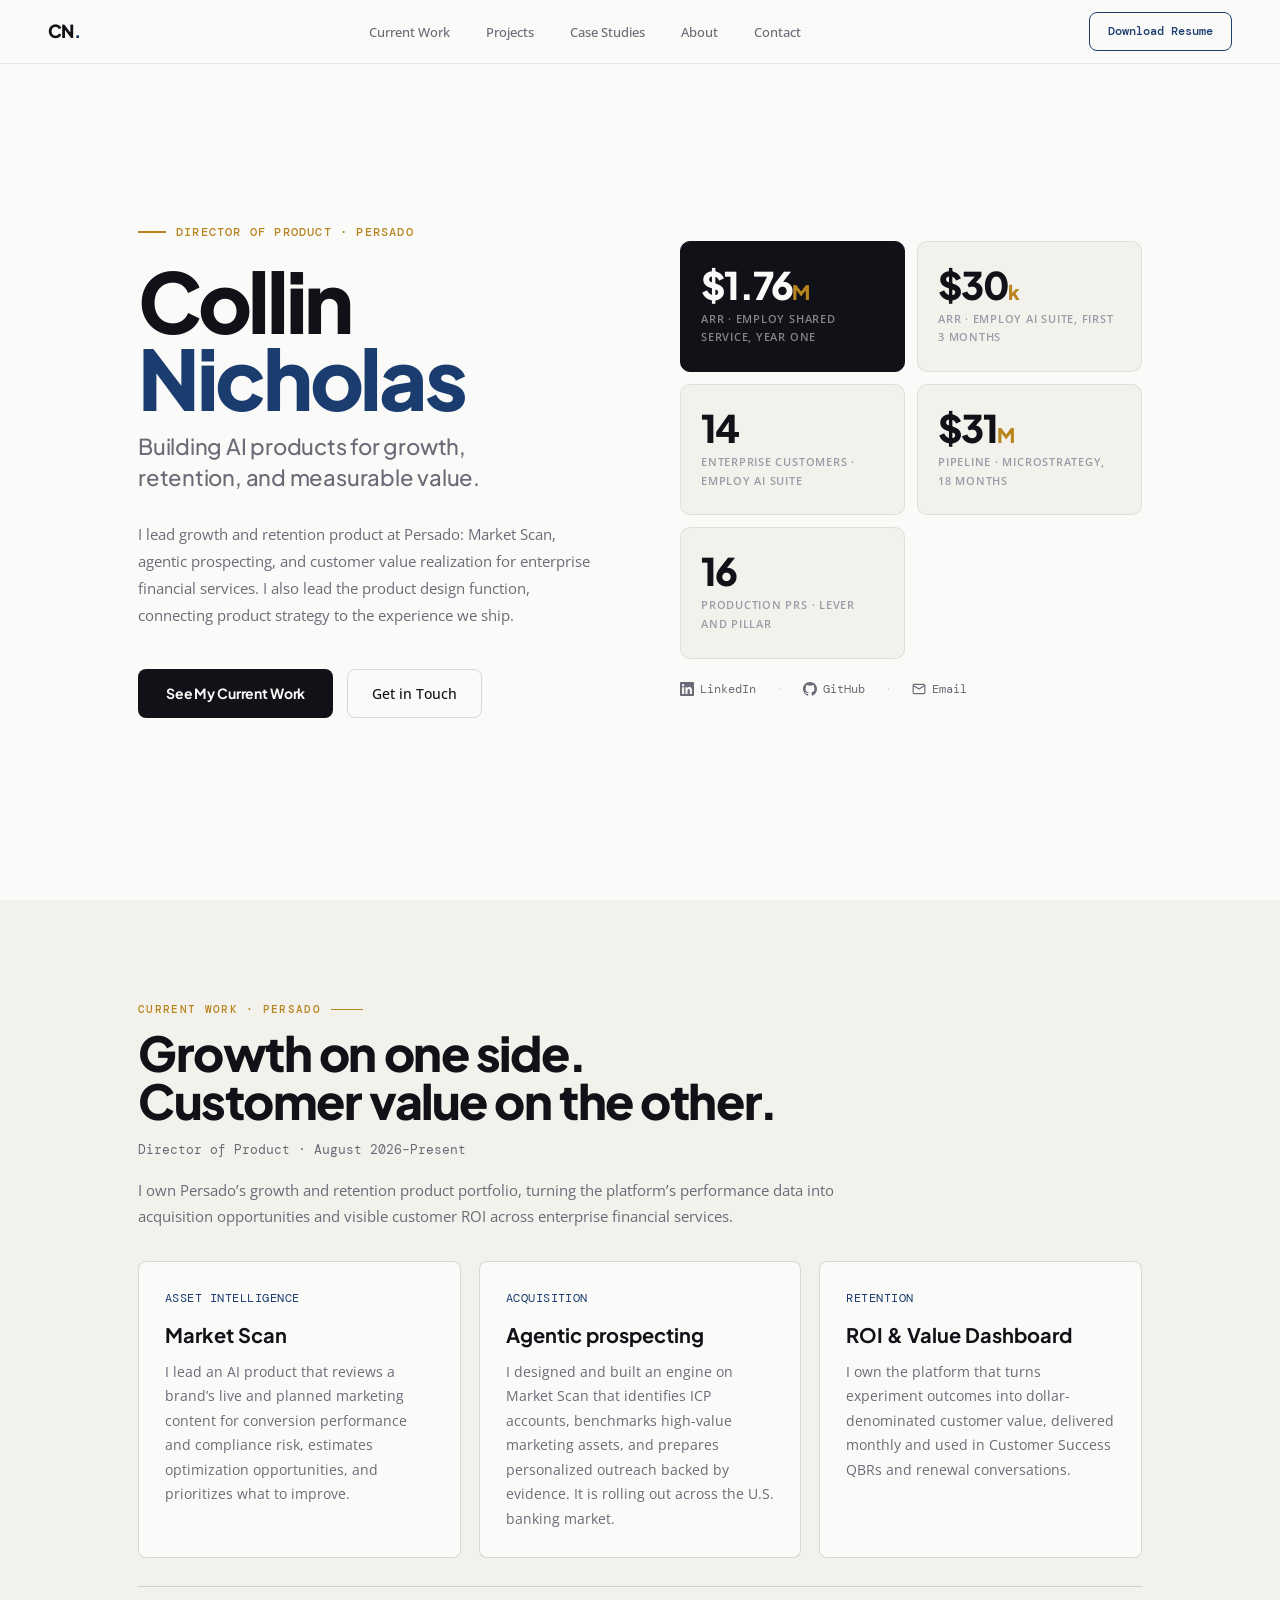
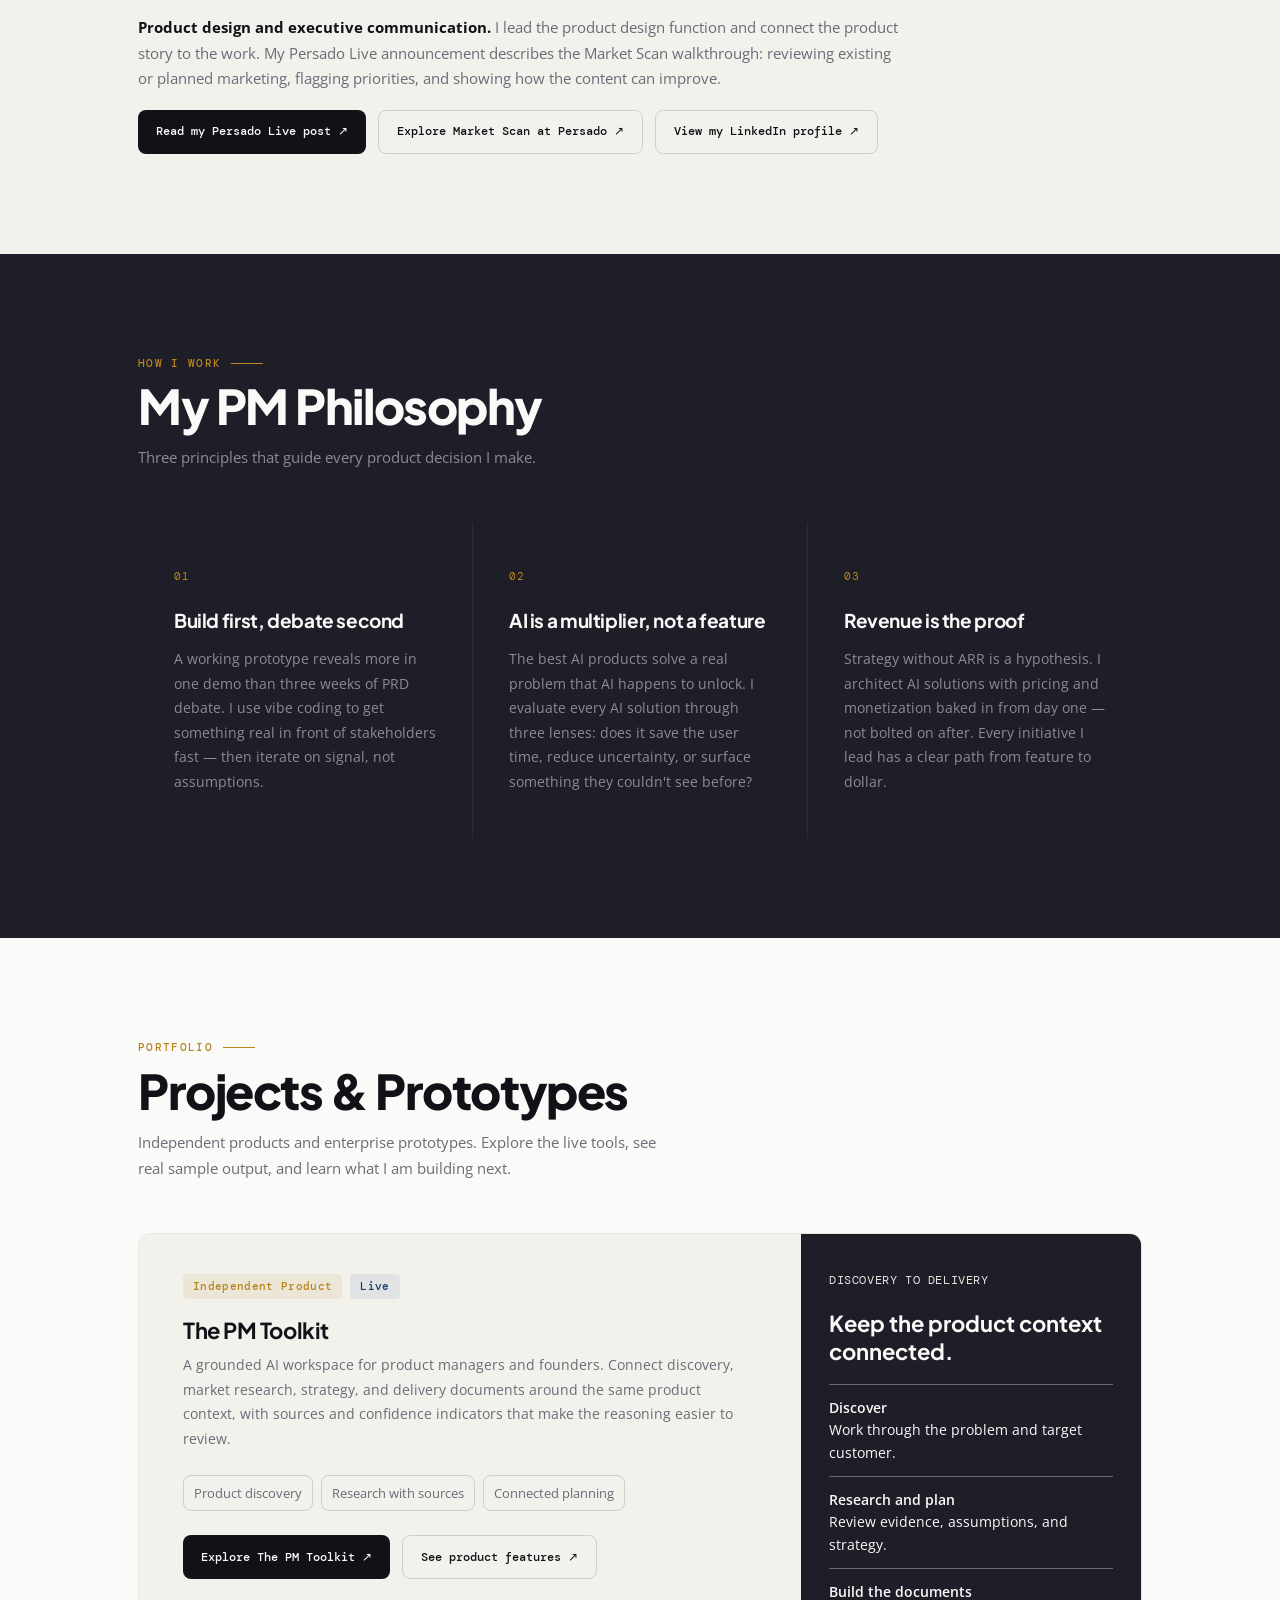
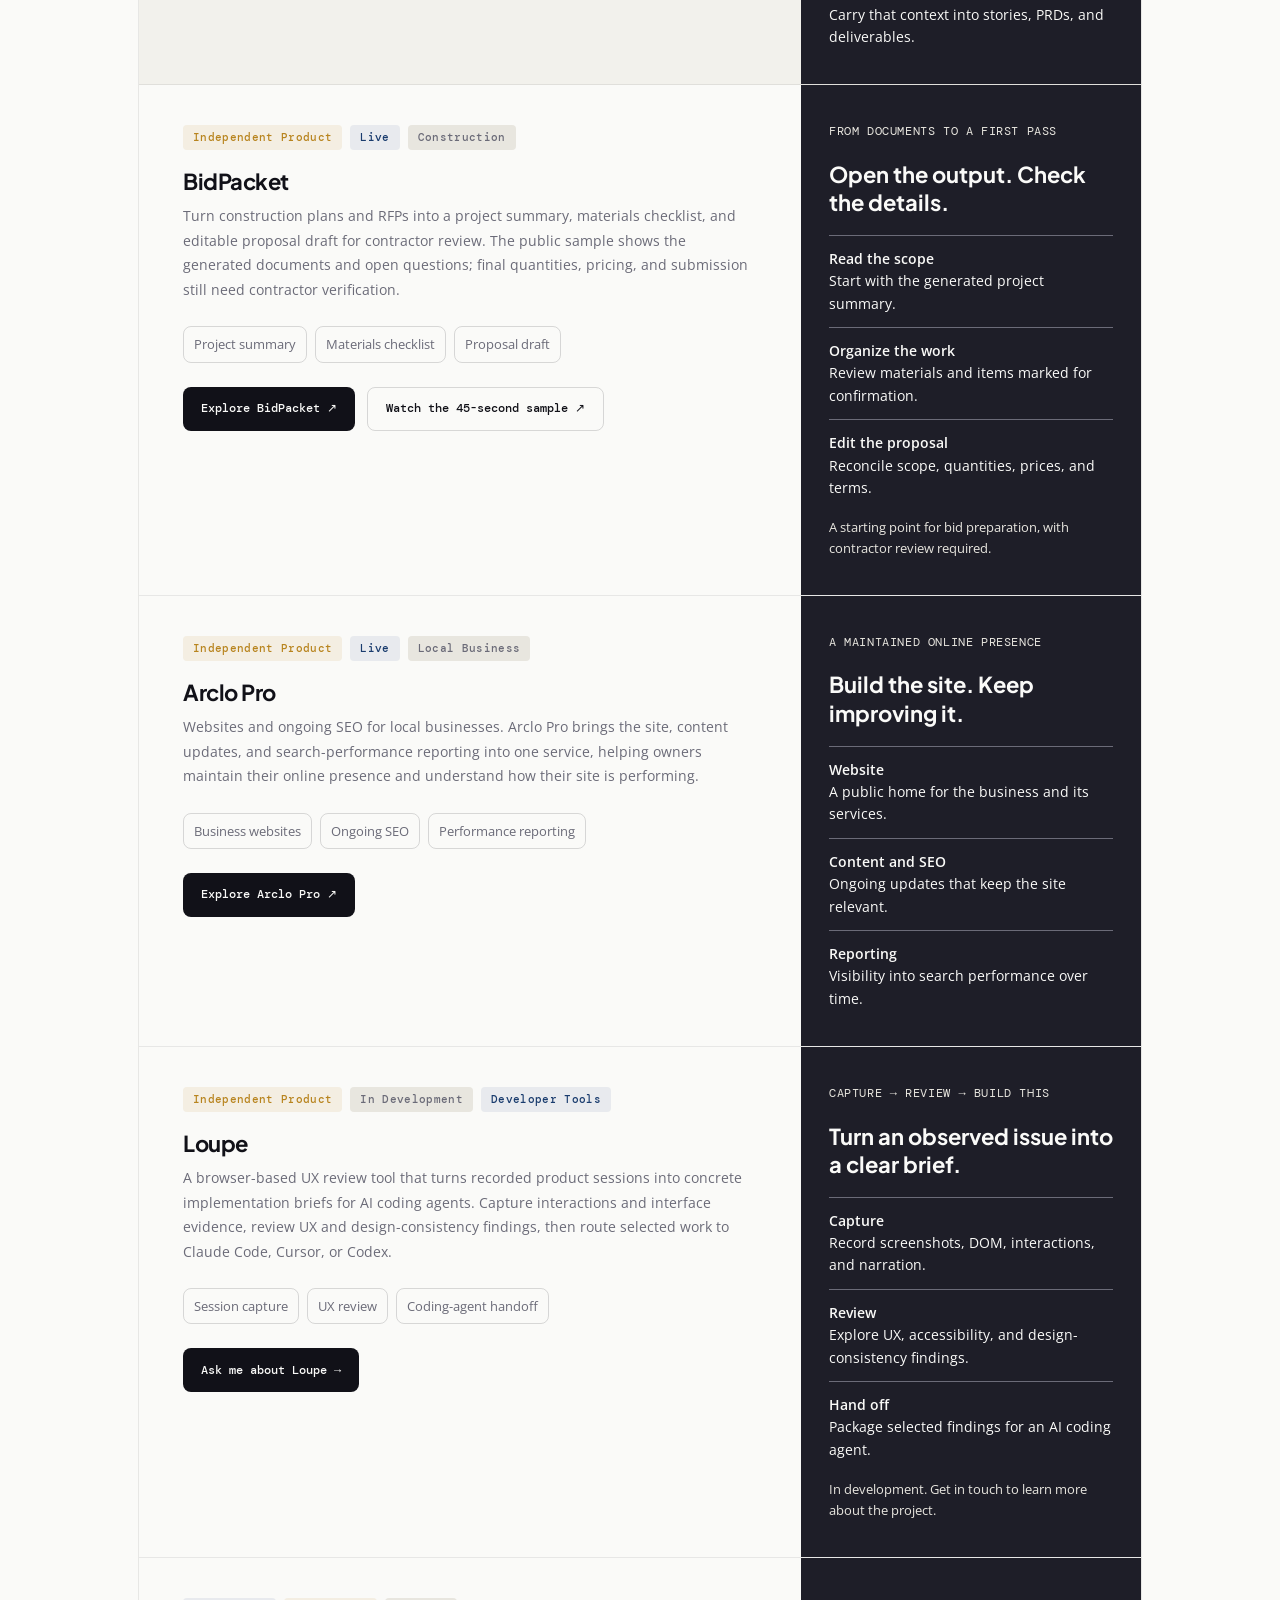
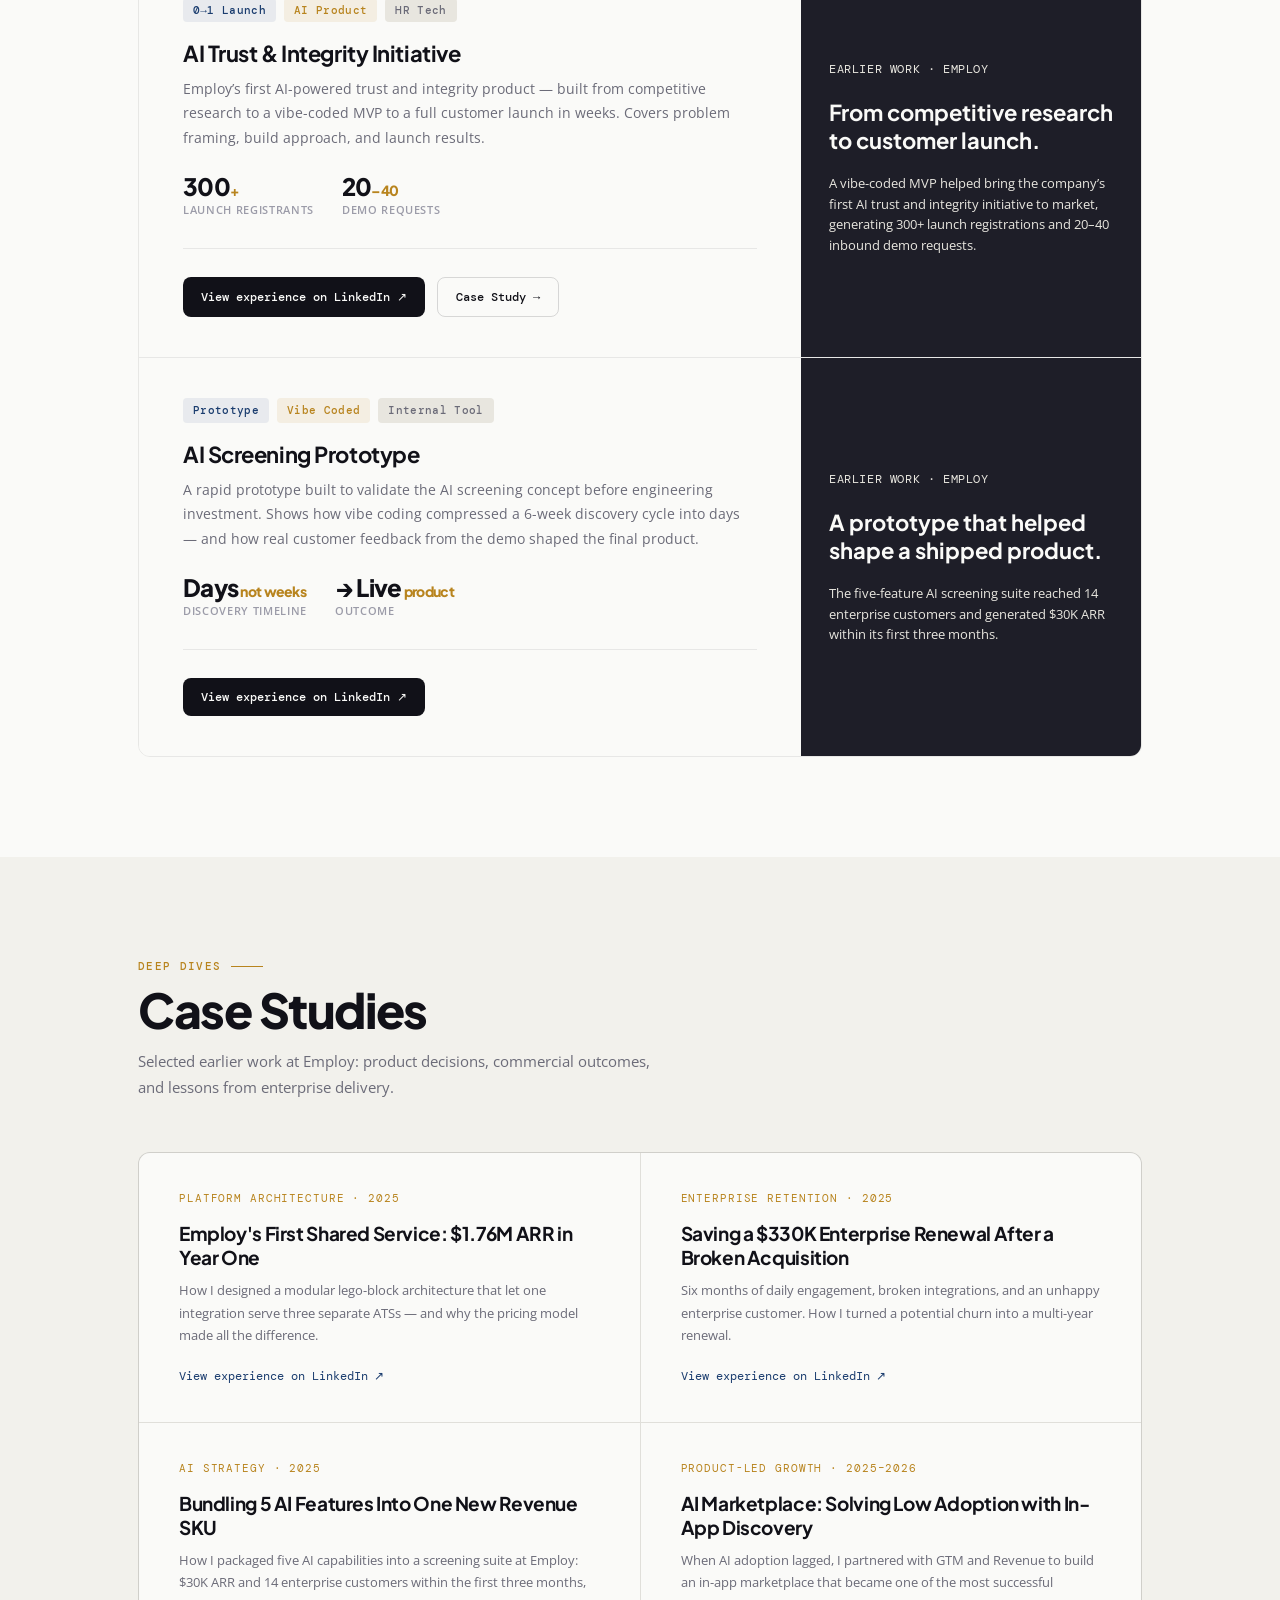
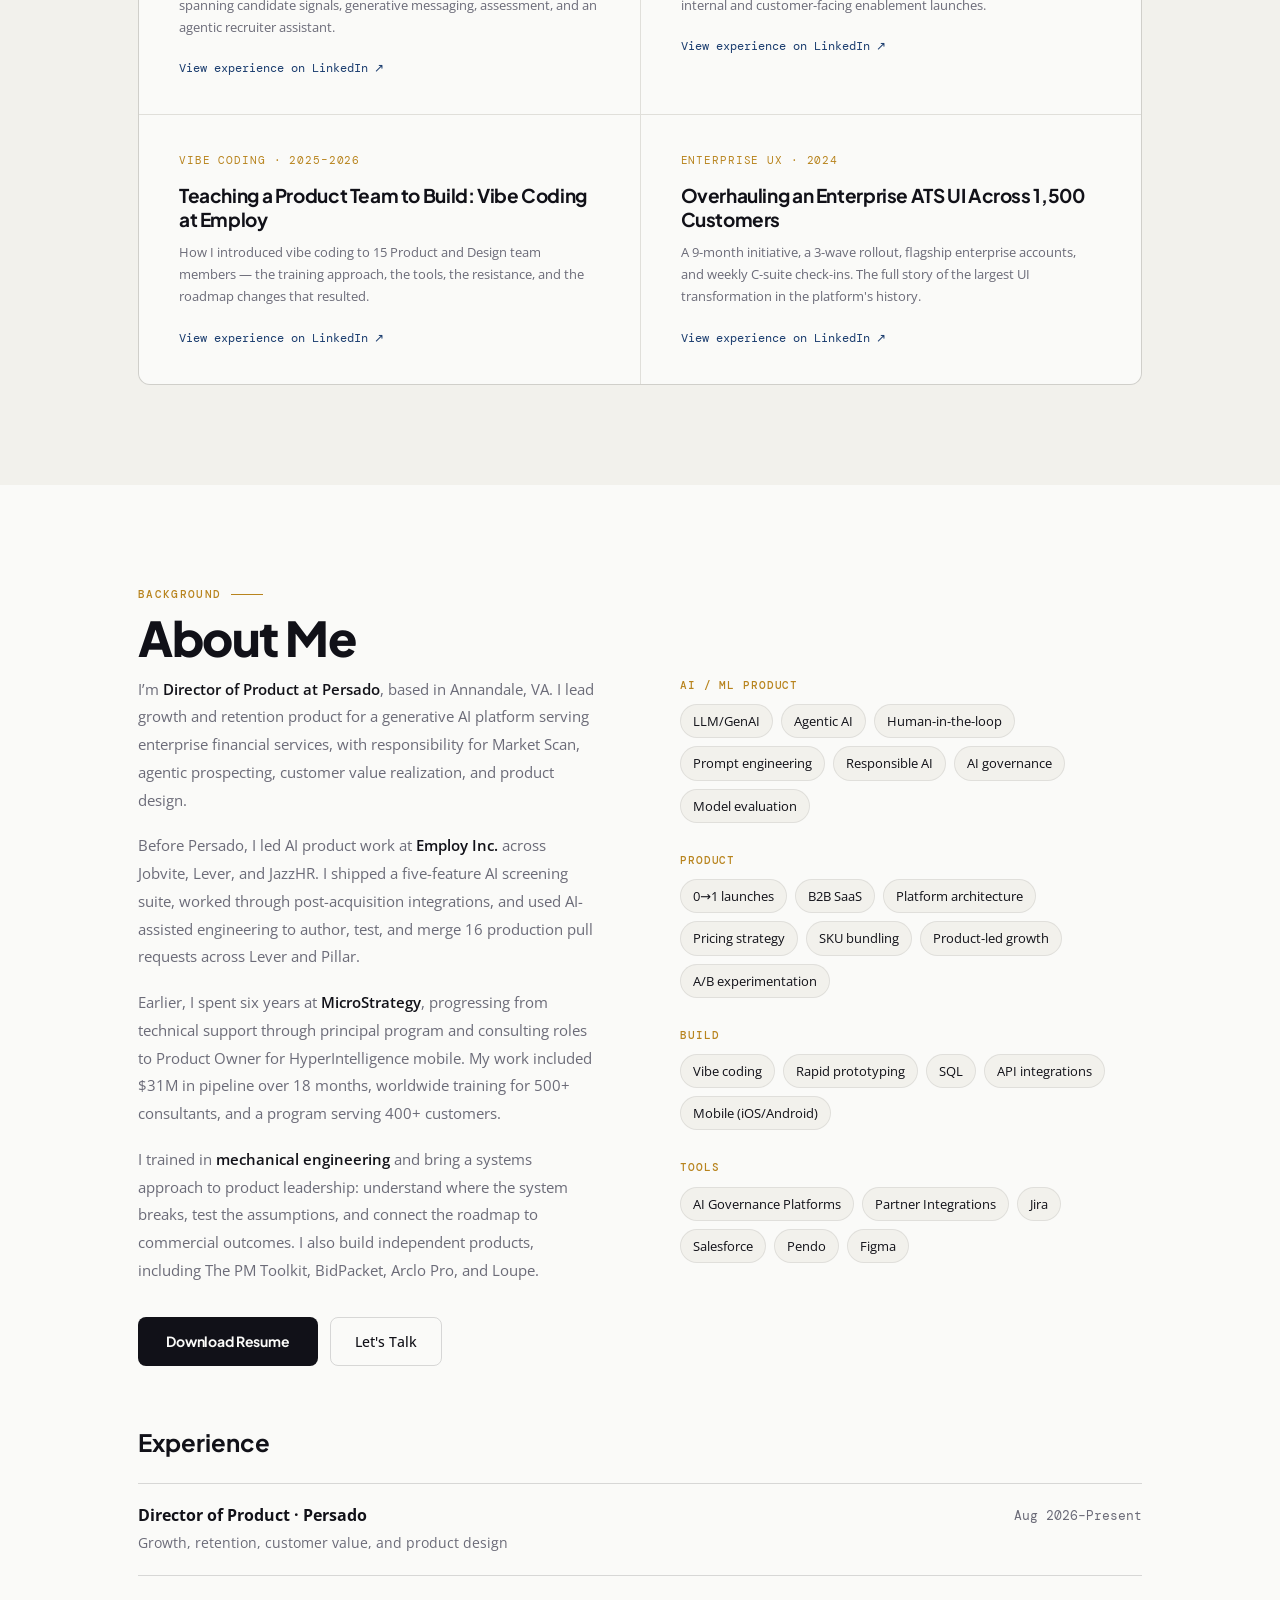
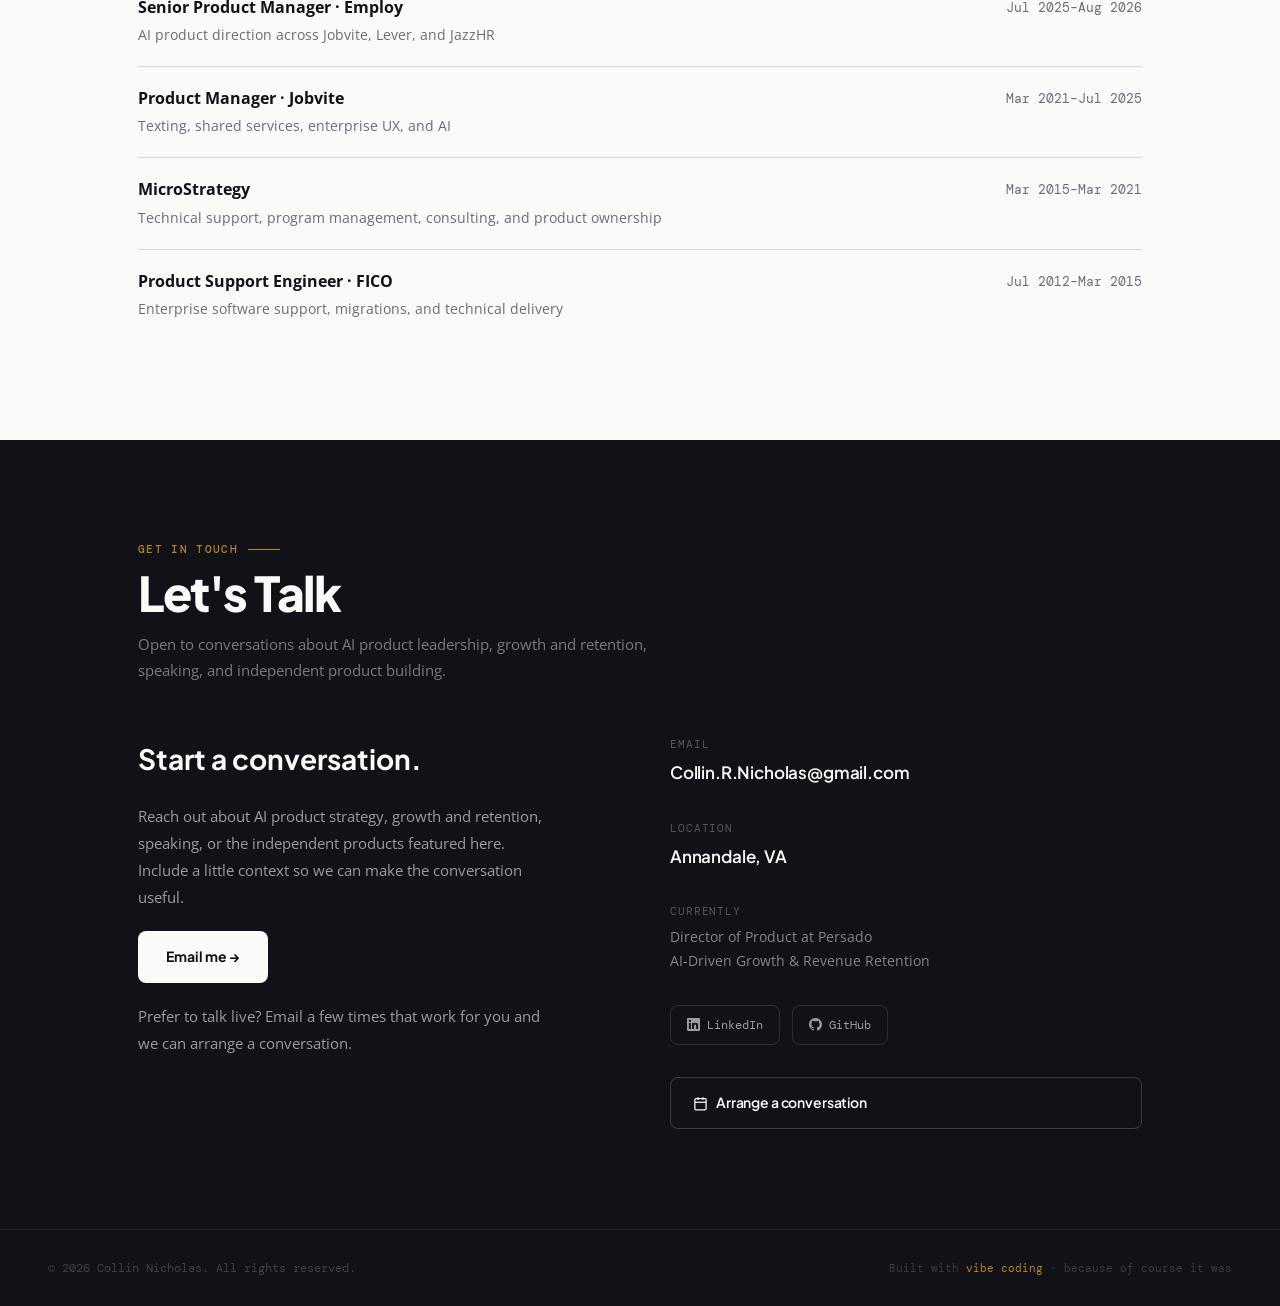
==== index.html @ 8683b86e "Update portfolio for Persado product leadership" ====
<!DOCTYPE html>
<html lang="en">
<head>
<meta charset="UTF-8">
<meta name="viewport" content="width=device-width, initial-scale=1.0">
<title>Collin Nicholas — Director of Product at Persado</title>
<meta name="description" content="Director of Product at Persado leading AI-driven growth and retention. Explore Market Scan, agentic prospecting, customer ROI, and independent products.">
<link rel="canonical" href="https://collinnicholas.com/">
<meta property="og:type" content="website">
<meta property="og:url" content="https://collinnicholas.com/">
<meta property="og:title" content="Collin Nicholas — Director of Product at Persado">
<meta property="og:description" content="AI-driven growth, customer value realization, and product leadership across enterprise B2B SaaS.">
<meta name="twitter:card" content="summary">
<link rel="preconnect" href="https://fonts.googleapis.com">
<link rel="preconnect" href="https://fonts.gstatic.com" crossorigin>
<link href="https://fonts.googleapis.com/css2?family=Plus+Jakarta+Sans:wght@400;500;600;700;800&family=Open+Sans:wght@300;400;500;600&family=DM+Mono:wght@400;500&display=swap" rel="stylesheet">
<style>
*, *::before, *::after { box-sizing: border-box; margin: 0; padding: 0; }
:root {
  --ink: #111118; --ink2: #1E1E28;
  --paper: #FAFAF8; --paper2: #F2F1EC; --paper3: #E8E6DF;
  --accent: #1A3C6E; --accent2: #2557A7;
  --gold: #B8841E;
  --muted: #6B6B78; --muted2: #9B9BA8;
  --border: rgba(17,17,24,0.08); --border2: rgba(17,17,24,0.15);
  --ff-d: 'Plus Jakarta Sans','Trebuchet MS',sans-serif;
  --ff-b: 'Open Sans','Segoe UI',system-ui,sans-serif;
  --ff-m: 'DM Mono','Consolas',monospace;
  --r: 8px; --max: 1100px;
}
html { scroll-behavior: smooth; }
body { font-family: var(--ff-b); background: var(--paper); color: var(--ink); font-size: 16px; line-height: 1.7; overflow-x: hidden; -webkit-font-smoothing: antialiased; }

/* NAV */
nav { position: fixed; top: 0; left: 0; right: 0; z-index: 100; display: flex; align-items: center; justify-content: space-between; padding: 0 48px; height: 64px; background: rgba(250,250,248,0.93); backdrop-filter: blur(16px); border-bottom: 1px solid var(--border); }
.nav-logo { font-family: var(--ff-d); font-weight: 800; font-size: 18px; color: var(--ink); text-decoration: none; letter-spacing: -0.03em; }
.nav-logo span { color: var(--accent); }
.nav-links { display: flex; gap: 36px; list-style: none; }
.nav-links a { font-family: var(--ff-b); font-size: 13px; font-weight: 500; color: var(--muted); text-decoration: none; transition: color 0.15s; }
.nav-links a:hover { color: var(--ink); }
.nav-right { display: flex; align-items: center; gap: 16px; }
.nav-cta { font-family: var(--ff-m); font-size: 12px; font-weight: 500; color: var(--accent); text-decoration: none; border: 1.5px solid var(--accent); padding: 8px 18px; border-radius: var(--r); transition: all 0.15s; white-space: nowrap; }
.nav-cta:hover { background: var(--accent); color: var(--paper); }
.nav-hamburger { display: none; flex-direction: column; gap: 5px; background: none; border: none; padding: 4px; cursor: pointer; }
.nav-hamburger span { display: block; width: 22px; height: 2px; background: var(--ink); border-radius: 2px; }
.nav-mobile-menu { display: none; position: fixed; top: 64px; left: 0; right: 0; background: var(--paper); border-bottom: 1px solid var(--border); padding: 16px 24px; z-index: 99; flex-direction: column; }
.nav-mobile-menu.open { display: flex; }
.nav-mobile-menu a { font-family: var(--ff-b); font-size: 15px; font-weight: 500; color: var(--ink); text-decoration: none; padding: 14px 0; border-bottom: 1px solid var(--border); }
.nav-mobile-menu a:last-child { border-bottom: none; }

/* HERO */
#hero { min-height: 100vh; display: grid; grid-template-columns: 1fr 1fr; align-items: center; gap: 80px; max-width: var(--max); margin: 0 auto; padding: 120px 48px 80px; }
.hero-tag { font-family: var(--ff-m); font-size: 12px; font-weight: 500; color: var(--gold); letter-spacing: 0.1em; text-transform: uppercase; display: flex; align-items: center; gap: 10px; margin-bottom: 20px; }
.hero-tag::before { content: ''; width: 28px; height: 1.5px; background: var(--gold); }
.hero-name { font-family: var(--ff-d); font-weight: 800; font-size: clamp(52px,6.5vw,84px); line-height: 0.92; letter-spacing: -0.04em; color: var(--ink); margin-bottom: 16px; }
.hero-name .line2 { color: var(--accent); }
.hero-role { font-family: var(--ff-d); font-size: clamp(17px,2vw,22px); font-weight: 500; color: var(--muted); letter-spacing: -0.01em; line-height: 1.4; margin-bottom: 28px; }
.hero-desc { font-size: 15px; color: var(--muted); line-height: 1.8; max-width: 460px; margin-bottom: 40px; }
.hero-actions { display: flex; gap: 14px; flex-wrap: wrap; }
.btn-primary { font-family: var(--ff-d); font-size: 14px; font-weight: 700; background: var(--ink); color: var(--paper); padding: 13px 28px; border-radius: var(--r); text-decoration: none; transition: all 0.15s; display: inline-block; letter-spacing: -0.01em; }
.btn-primary:hover { background: var(--accent); transform: translateY(-1px); }
.btn-secondary { font-family: var(--ff-b); font-size: 14px; font-weight: 500; color: var(--ink); text-decoration: none; border: 1.5px solid var(--border2); padding: 12px 24px; border-radius: var(--r); transition: all 0.15s; display: inline-block; }
.btn-secondary:hover { border-color: var(--ink); }
.hero-right { display: flex; flex-direction: column; gap: 20px; }
.stat-stack { display: grid; grid-template-columns: 1fr 1fr; gap: 12px; }
.stat-card { background: var(--paper2); border: 1px solid var(--border); border-radius: 10px; padding: 24px 20px; transition: transform 0.15s, box-shadow 0.15s; }
.stat-card:hover { transform: translateY(-2px); box-shadow: 0 6px 20px rgba(17,17,24,0.07); }
.stat-card.accent { background: var(--ink); border-color: var(--ink); }
.stat-card.accent .stat-num { color: var(--paper); }
.stat-card.accent .stat-label { color: rgba(250,250,248,0.5); }
.stat-num { font-family: var(--ff-d); font-size: 38px; font-weight: 800; color: var(--ink); letter-spacing: -0.04em; line-height: 1; margin-bottom: 6px; }
.stat-num span { font-size: 20px; color: var(--gold); }
.stat-label { font-size: 11px; font-weight: 600; color: var(--muted2); text-transform: uppercase; letter-spacing: 0.07em; }
.hero-links { display: flex; gap: 20px; align-items: center; font-family: var(--ff-m); font-size: 12px; }
.hero-links a { color: var(--muted); text-decoration: none; display: flex; align-items: center; gap: 6px; transition: color 0.15s; }
.hero-links a:hover { color: var(--ink); }
.hero-links .sep { color: var(--border2); }

/* SECTIONS */
.section-inner { max-width: var(--max); margin: 0 auto; padding: 100px 48px; }
.section-label { font-family: var(--ff-m); font-size: 11px; font-weight: 500; color: var(--gold); letter-spacing: 0.12em; text-transform: uppercase; margin-bottom: 10px; display: flex; align-items: center; gap: 10px; }
.section-label::after { content: ''; width: 32px; height: 1px; background: var(--gold); }
.section-title { font-family: var(--ff-d); font-size: clamp(30px,4vw,48px); font-weight: 800; letter-spacing: -0.03em; color: var(--ink); line-height: 1.0; margin-bottom: 14px; }
.section-sub { font-size: 15px; color: var(--muted); max-width: 520px; line-height: 1.75; margin-bottom: 52px; }

/* PHILOSOPHY */
#philosophy { background: var(--ink2); }
#philosophy .section-title { color: var(--paper); }
#philosophy .section-sub { color: rgba(250,250,248,0.5); }
.philosophy-grid { display: grid; grid-template-columns: repeat(3,1fr); gap: 1px; background: rgba(255,255,255,0.06); border-radius: 12px; overflow: hidden; }
.philosophy-card { background: var(--ink2); padding: 44px 36px; transition: background 0.15s; }
.philosophy-card:hover { background: rgba(255,255,255,0.03); }
.phil-num { font-family: var(--ff-m); font-size: 11px; color: var(--gold); letter-spacing: 0.1em; margin-bottom: 24px; }
.phil-title { font-family: var(--ff-d); font-size: 19px; font-weight: 700; color: var(--paper); letter-spacing: -0.02em; margin-bottom: 14px; line-height: 1.25; }
.phil-body { font-size: 14px; color: rgba(250,250,248,0.5); line-height: 1.75; }

/* PROJECTS */
#projects { background: var(--paper); }
.projects-grid { display: flex; flex-direction: column; gap: 0; border-radius: 12px; overflow: hidden; border: 1px solid var(--border); }
.project-card { background: var(--paper); display: grid; grid-template-columns: 1fr 340px; transition: background 0.15s; border-bottom: 1px solid var(--border); }
.project-card:last-child { border-bottom: none; }
.project-card:hover { background: var(--paper2); }
.project-card.featured { background: var(--paper2); }
.project-body { padding: 40px 44px; }
.project-tags { display: flex; gap: 8px; flex-wrap: wrap; margin-bottom: 18px; }
.tag { font-family: var(--ff-m); font-size: 11px; font-weight: 500; padding: 3px 10px; border-radius: 4px; letter-spacing: 0.03em; }
.tag-blue { background: rgba(26,60,110,0.08); color: var(--accent); }
.tag-gold { background: rgba(184,132,30,0.10); color: var(--gold); }
.tag-green { background: rgba(34,90,60,0.08); color: #1E6040; }
.tag-gray { background: var(--paper3); color: var(--muted); }
.project-title { font-family: var(--ff-d); font-size: 22px; font-weight: 700; letter-spacing: -0.02em; color: var(--ink); margin-bottom: 10px; line-height: 1.2; }
.project-desc { font-size: 14px; color: var(--muted); line-height: 1.75; margin-bottom: 24px; }
.project-metrics { display: flex; gap: 28px; flex-wrap: wrap; margin-bottom: 28px; padding-bottom: 28px; border-bottom: 1px solid var(--border); }
.metric-val { font-family: var(--ff-d); font-size: 24px; font-weight: 800; color: var(--ink); letter-spacing: -0.03em; line-height: 1; }
.metric-val .unit { font-size: 14px; color: var(--gold); }
.metric-label { font-size: 11px; color: var(--muted2); text-transform: uppercase; letter-spacing: 0.06em; margin-top: 3px; font-weight: 600; }
.project-links { display: flex; gap: 12px; flex-wrap: wrap; }
.proj-btn { font-family: var(--ff-m); font-size: 12px; font-weight: 500; padding: 9px 18px; border-radius: var(--r); text-decoration: none; transition: all 0.15s; display: inline-flex; align-items: center; gap: 6px; }
.proj-btn-primary { background: var(--ink); color: var(--paper); }
.proj-btn-primary:hover { background: var(--accent); }
.proj-btn-secondary { border: 1.5px solid var(--border2); color: var(--ink); }
.proj-btn-secondary:hover { border-color: var(--ink); }
.video-title { font-family: var(--ff-d); font-size: 13px; font-weight: 600; color: rgba(250,250,248,0.6); line-height: 1.4; }
.video-duration { font-family: var(--ff-m); font-size: 11px; color: rgba(250,250,248,0.3); }

/* Independent product highlights */
.project-card-showcase { scroll-margin-top: 88px; }
.project-card-showcase .project-body { min-width: 0; }
.project-card-showcase .proj-btn { min-height: 44px; }
.project-card-showcase .proj-btn:focus-visible { outline: 3px solid var(--accent2); outline-offset: 4px; }
.project-capabilities { display: flex; flex-wrap: wrap; gap: 8px; list-style: none; margin: 0 0 24px; }
.project-capabilities li { padding: 6px 10px; border: 1px solid var(--border2); border-radius: var(--r); font-size: 13px; color: var(--muted); }
.project-highlight { background: var(--ink2); color: var(--paper); padding: 36px 28px; display: flex; flex-direction: column; justify-content: center; gap: 18px; }
.project-highlight-label { color: var(--paper3); font-family: var(--ff-m); font-size: 12px; letter-spacing: 0.05em; text-transform: uppercase; }
.project-highlight-title { font-family: var(--ff-d); font-size: 22px; font-weight: 700; line-height: 1.3; }
.project-highlight ol { list-style: none; display: grid; gap: 12px; }
.project-highlight li { border-top: 1px solid var(--muted); padding-top: 12px; font-size: 14px; line-height: 1.6; }
.project-highlight li strong { display: block; font-weight: 600; }
.project-highlight-note { font-size: 13px; color: var(--paper3); line-height: 1.6; }

/* Current role and career chronology */
#persado { background: var(--paper2); scroll-margin-top: 80px; }
#persado .section-sub { max-width: 720px; margin-bottom: 32px; }
.current-role-date { font-family: var(--ff-m); font-size: 13px; color: var(--muted); margin-bottom: 16px; }
.current-work-grid { display: grid; grid-template-columns: repeat(3,minmax(0,1fr)); gap: 18px; }
.current-work-card { background: var(--paper); border: 1px solid var(--border2); border-radius: var(--r); padding: 26px; }
.current-work-card h3 { font-family: var(--ff-d); font-size: 20px; line-height: 1.35; margin: 12px 0; }
.current-work-card p { font-size: 14px; color: var(--muted); line-height: 1.75; }
.current-work-label { font-family: var(--ff-m); font-size: 12px; color: var(--accent); text-transform: uppercase; letter-spacing: 0.04em; }
.current-work-note { margin-top: 28px; padding-top: 28px; border-top: 1px solid var(--border2); }
.current-work-note p { color: var(--muted); max-width: 760px; font-size: 15px; margin-bottom: 18px; }
.current-work-note strong { color: var(--ink); }
.current-work-links { display: flex; gap: 12px; flex-wrap: wrap; }
.current-work-links a { min-height: 44px; }
.current-work-links a:focus-visible { outline: 3px solid var(--accent2); outline-offset: 4px; }
.experience { margin-top: 56px; }
.experience h3 { font-family: var(--ff-d); font-size: 24px; margin-bottom: 20px; }
.experience-list { list-style: none; }
.experience-list li { display: flex; justify-content: space-between; gap: 24px; padding: 18px 0; border-top: 1px solid var(--border2); }
.experience-list strong { display: block; font-weight: 700; }
.experience-list span { color: var(--muted); font-size: 14px; }
.experience-date { font-family: var(--ff-m); font-size: 13px; color: var(--muted); flex-shrink: 0; padding-top: 3px; }
@media(max-width:960px) { .current-work-grid { grid-template-columns: 1fr; } }
@media(max-width:600px) { .current-work-links { flex-direction: column; } .experience-list li { flex-direction: column; gap: 4px; } .current-work-card { padding: 24px; } }

/* CASE STUDIES */
#casestudies { background: var(--paper2); }
.cs-grid { display: grid; grid-template-columns: 1fr 1fr; gap: 1px; background: var(--border); border-radius: 12px; overflow: hidden; border: 1px solid var(--border); }
.cs-card { background: var(--paper); padding: 36px 40px; text-decoration: none; display: block; transition: background 0.15s; }
.cs-card:hover { background: var(--paper2); }
.cs-eyebrow { font-family: var(--ff-m); font-size: 11px; color: var(--gold); letter-spacing: 0.08em; text-transform: uppercase; margin-bottom: 14px; }
.cs-title { font-family: var(--ff-d); font-size: 19px; font-weight: 700; color: var(--ink); letter-spacing: -0.02em; margin-bottom: 10px; line-height: 1.25; }
.cs-desc { font-size: 13px; color: var(--muted); line-height: 1.7; margin-bottom: 20px; }
.cs-arrow { font-family: var(--ff-m); font-size: 12px; color: var(--accent); display: flex; align-items: center; gap: 6px; transition: gap 0.15s; }
.cs-card:hover .cs-arrow { gap: 10px; }

/* ABOUT */
#about { background: var(--paper); }
.about-grid { display: grid; grid-template-columns: 1fr 1fr; gap: 80px; align-items: start; }
.about-text p { font-size: 15px; color: var(--muted); line-height: 1.85; margin-bottom: 18px; }
.about-text p strong { color: var(--ink); font-weight: 600; }
.btn-row { display: flex; gap: 12px; flex-wrap: wrap; margin-top: 32px; }
.skill-group { margin-bottom: 28px; }
.skill-group-label { font-family: var(--ff-m); font-size: 11px; font-weight: 500; color: var(--gold); letter-spacing: 0.08em; text-transform: uppercase; margin-bottom: 10px; }
.skill-chips { display: flex; flex-wrap: wrap; gap: 8px; }
.chip { font-size: 13px; color: var(--ink); background: var(--paper2); border: 1px solid var(--border); padding: 5px 12px; border-radius: 100px; transition: all 0.15s; cursor: default; }
.chip:hover { background: var(--ink); color: var(--paper); border-color: var(--ink); }

/* CONTACT */
#contact { background: var(--ink); }
#contact .section-title { color: var(--paper); }
#contact .section-sub { color: rgba(250,250,248,0.45); }
.contact-grid { display: grid; grid-template-columns: 1fr 1fr; gap: 60px; align-items: start; }
.contact-intro { display: flex; flex-direction: column; align-items: flex-start; gap: 20px; }
.contact-intro h3 { font-family: var(--ff-d); font-size: 28px; color: var(--paper); }
.contact-intro p { font-size: 15px; line-height: 1.8; color: rgba(250,250,248,0.6); max-width: 420px; }
.contact-email { font-family: var(--ff-d); font-size: 14px; font-weight: 700; background: var(--paper); color: var(--ink); padding: 14px 28px; border-radius: var(--r); text-decoration: none; min-height: 48px; display: inline-flex; align-items: center; }
.contact-email:hover { background: var(--paper2); }
.contact-email:focus-visible, .cal-btn:focus-visible { outline: 3px solid var(--gold); outline-offset: 4px; }
.contact-info { display: flex; flex-direction: column; gap: 32px; }
.ci-label { font-family: var(--ff-m); font-size: 11px; color: rgba(250,250,248,0.3); letter-spacing: 0.08em; text-transform: uppercase; margin-bottom: 4px; }
.ci-val { font-family: var(--ff-d); font-size: 17px; font-weight: 600; color: var(--paper); letter-spacing: -0.01em; }
.ci-val a { color: inherit; text-decoration: none; }
.ci-val a:hover { color: rgba(250,250,248,0.7); }
.social-row { display: flex; gap: 12px; flex-wrap: wrap; }
.social-btn { font-family: var(--ff-m); font-size: 12px; padding: 9px 16px; border-radius: var(--r); text-decoration: none; display: flex; align-items: center; gap: 7px; border: 1px solid rgba(255,255,255,0.12); color: rgba(250,250,248,0.6); transition: all 0.15s; }
.social-btn:hover { border-color: rgba(255,255,255,0.3); color: var(--paper); }
.cal-btn { font-family: var(--ff-d); font-size: 14px; font-weight: 600; background: transparent; border: 1.5px solid rgba(255,255,255,0.18); color: var(--paper); padding: 13px 22px; border-radius: var(--r); text-decoration: none; display: inline-flex; align-items: center; gap: 8px; transition: all 0.15s; letter-spacing: -0.01em; }
.cal-btn:hover { background: rgba(255,255,255,0.06); border-color: rgba(255,255,255,0.35); }

/* FOOTER */
footer { background: var(--ink); border-top: 1px solid rgba(255,255,255,0.06); padding: 28px 48px; display: flex; align-items: center; justify-content: space-between; }
.footer-copy { font-family: var(--ff-m); font-size: 12px; color: rgba(250,250,248,0.2); }
.footer-made { font-family: var(--ff-m); font-size: 11px; color: rgba(250,250,248,0.18); }
.footer-made span { color: var(--gold); }

/* REVEAL */
.reveal { opacity: 1; transform: none; }

/* TABLET */
@media (max-width: 960px) {
  nav { padding: 0 24px; }
  .nav-links { display: none; }
  .nav-hamburger { display: flex; }
  #hero { grid-template-columns: 1fr; padding: 100px 24px 60px; gap: 44px; }
  .stat-stack { max-width: 420px; }
  .section-inner { padding: 72px 24px; }
  .philosophy-grid { grid-template-columns: 1fr; }
  .project-card { grid-template-columns: 1fr; }
  .cs-grid { grid-template-columns: 1fr; }
  .about-grid { grid-template-columns: 1fr; gap: 48px; }
  .contact-grid { grid-template-columns: 1fr; gap: 44px; }
  footer { flex-direction: column; gap: 8px; text-align: center; padding: 24px; }
}

/* MOBILE */
@media (max-width: 600px) {
  nav { height: 56px; }
  .nav-mobile-menu { top: 56px; }
  .nav-cta { display: none; }
  #hero { padding: 80px 20px 52px; gap: 36px; }
  .hero-name { font-size: 46px; }
  .hero-role { font-size: 16px; }
  .hero-desc { font-size: 14px; margin-bottom: 28px; }
  .hero-actions { flex-direction: column; }
  .btn-primary, .btn-secondary { text-align: center; padding: 14px 20px; }
  .stat-stack { grid-template-columns: 1fr 1fr; max-width: 100%; }
  .stat-num { font-size: 30px; }
  .hero-links { flex-wrap: wrap; gap: 14px; }
  .hero-links .sep { display: none; }
  .section-inner { padding: 56px 20px; }
  .section-title { font-size: 28px; }
  .section-sub { font-size: 14px; margin-bottom: 32px; }
  .philosophy-card { padding: 32px 24px; }
  .project-body { padding: 28px 24px; }
  .project-title { font-size: 19px; }
  .project-desc { font-size: 13px; }
  .project-links { flex-direction: column; }
  .proj-btn { text-align: center; justify-content: center; }
  .cs-card { padding: 28px 24px; }
  .cs-title { font-size: 17px; }
  .about-text p { font-size: 14px; }
  .about-grid { gap: 40px; }
  .cal-btn { width: 100%; justify-content: center; }
  footer { padding: 20px; }
}
</style>
<script type="application/ld+json">{"@context": "https://schema.org", "@type": "Person", "name": "Collin Nicholas", "url": "https://collinnicholas.com/", "jobTitle": "Director of Product", "worksFor": {"@type": "Organization", "name": "Persado", "url": "https://www.persado.com/"}, "sameAs": ["https://www.linkedin.com/in/collinnicholas/", "https://github.com/collinrnicholas"], "knowsAbout": ["AI product strategy", "Enterprise B2B SaaS", "Growth and retention", "Customer value realization", "Product design"]}</script>
</head>
<body>

<!-- NAV -->
<nav>
  <a href="#hero" class="nav-logo">CN<span>.</span></a>
  <ul class="nav-links">
    <li><a href="#persado">Current Work</a></li>
    <li><a href="#projects">Projects</a></li>
    <li><a href="#casestudies">Case Studies</a></li>
    <li><a href="#about">About</a></li>
    <li><a href="#contact">Contact</a></li>
  </ul>
  <div class="nav-right">
    <a href="./Collin_Nicholas_Resume.pdf" class="nav-cta" download>Download Resume</a>
    <button class="nav-hamburger" onclick="toggleMobileMenu()" aria-label="Menu">
      <span></span><span></span><span></span>
    </button>
  </div>
</nav>
<div class="nav-mobile-menu" id="mobileMenu">
  <a href="#persado" onclick="closeMobileMenu()">Current Work</a>
  <a href="#projects" onclick="closeMobileMenu()">Projects</a>
  <a href="#casestudies" onclick="closeMobileMenu()">Case Studies</a>
  <a href="#about" onclick="closeMobileMenu()">About</a>
  <a href="#contact" onclick="closeMobileMenu()">Contact</a>
  <a href="./Collin_Nicholas_Resume.pdf" download>Download Resume</a>
</div>

<!-- HERO -->
<section id="hero">
  <div class="hero-left">
    <div class="hero-tag">Director of Product · Persado</div>
    <h1 class="hero-name">Collin<br><span class="line2">Nicholas</span></h1>
    <p class="hero-role">Building AI products for growth,<br>retention, and measurable value.</p>
    <p class="hero-desc">I lead growth and retention product at Persado: Market Scan, agentic prospecting, and customer value realization for enterprise financial services. I also lead the product design function, connecting product strategy to the experience we ship.</p>
    <div class="hero-actions">
      <a href="#persado" class="btn-primary">See My Current Work</a>
      <a href="#contact" class="btn-secondary">Get in Touch</a>
    </div>
  </div>
  <div class="hero-right">
    <div class="stat-stack" aria-label="Selected results from previous roles">
      <div class="stat-card accent"><div class="stat-num">$1.76<span>M</span></div><div class="stat-label">ARR · Employ shared service, year one</div></div>
      <div class="stat-card"><div class="stat-num">$30<span>k</span></div><div class="stat-label">ARR · Employ AI suite, first 3 months</div></div>
      <div class="stat-card"><div class="stat-num">14</div><div class="stat-label">Enterprise customers · Employ AI suite</div></div>
      <div class="stat-card"><div class="stat-num">$31<span>M</span></div><div class="stat-label">Pipeline · MicroStrategy, 18 months</div></div>
      <div class="stat-card"><div class="stat-num">16</div><div class="stat-label">Production PRs · Lever and Pillar</div></div>
    </div>
    <div class="hero-links">
      <a href="https://www.linkedin.com/in/collinnicholas/" target="_blank">
        <svg width="14" height="14" viewBox="0 0 24 24" fill="currentColor"><path d="M20.447 20.452h-3.554v-5.569c0-1.328-.027-3.037-1.852-3.037-1.853 0-2.136 1.445-2.136 2.939v5.667H9.351V9h3.414v1.561h.046c.477-.9 1.637-1.85 3.37-1.85 3.601 0 4.267 2.37 4.267 5.455v6.286zM5.337 7.433a2.062 2.062 0 01-2.063-2.065 2.064 2.064 0 112.063 2.065zm1.782 13.019H3.555V9h3.564v11.452zM22.225 0H1.771C.792 0 0 .774 0 1.729v20.542C0 23.227.792 24 1.771 24h20.451C23.2 24 24 23.227 24 22.271V1.729C24 .774 23.2 0 22.222 0h.003z"/></svg>
        LinkedIn
      </a>
      <span class="sep">·</span>
      <a href="https://github.com/collinrnicholas" target="_blank">
        <svg width="14" height="14" viewBox="0 0 24 24" fill="currentColor"><path d="M12 0C5.374 0 0 5.373 0 12c0 5.302 3.438 9.8 8.207 11.387.599.111.793-.261.793-.577v-2.234c-3.338.726-4.033-1.416-4.033-1.416-.546-1.387-1.333-1.756-1.333-1.756-1.089-.745.083-.729.083-.729 1.205.084 1.839 1.237 1.839 1.237 1.07 1.834 2.807 1.304 3.492.997.107-.775.418-1.305.762-1.604-2.665-.305-5.467-1.334-5.467-5.931 0-1.311.469-2.381 1.236-3.221-.124-.303-.535-1.524.117-3.176 0 0 1.008-.322 3.301 1.23A11.509 11.509 0 0112 5.803c1.02.005 2.047.138 3.006.404 2.291-1.552 3.297-1.23 3.297-1.23.653 1.653.242 2.874.118 3.176.77.84 1.235 1.911 1.235 3.221 0 4.609-2.807 5.624-5.479 5.921.43.372.823 1.102.823 2.222v3.293c0 .319.192.694.801.576C20.566 21.797 24 17.3 24 12c0-6.627-5.373-12-12-12z"/></svg>
        GitHub
      </a>
      <span class="sep">·</span>
      <a href="mailto:Collin.R.Nicholas@gmail.com">
        <svg width="14" height="14" viewBox="0 0 24 24" fill="none" stroke="currentColor" stroke-width="2"><path d="M4 4h16c1.1 0 2 .9 2 2v12c0 1.1-.9 2-2 2H4c-1.1 0-2-.9-2-2V6c0-1.1.9-2 2-2z"/><polyline points="22,6 12,12 2,6"/></svg>
        Email
      </a>
    </div>
  </div>
</section>

<!-- CURRENT ROLE -->
<section id="persado" aria-labelledby="persado-heading">
  <div class="section-inner">
    <div class="section-label">Current Work · Persado</div>
    <h2 class="section-title" id="persado-heading">Growth on one side.<br>Customer value on the other.</h2>
    <p class="current-role-date">Director of Product · August 2026–Present</p>
    <p class="section-sub">I own Persado’s growth and retention product portfolio, turning the platform’s performance data into acquisition opportunities and visible customer ROI across enterprise financial services.</p>
    <div class="current-work-grid">
      <article class="current-work-card"><div class="current-work-label">Asset intelligence</div><h3>Market Scan</h3><p>I lead an AI product that reviews a brand’s live and planned marketing content for conversion performance and compliance risk, estimates optimization opportunities, and prioritizes what to improve.</p></article>
      <article class="current-work-card"><div class="current-work-label">Acquisition</div><h3>Agentic prospecting</h3><p>I designed and built an engine on Market Scan that identifies ICP accounts, benchmarks high-value marketing assets, and prepares personalized outreach backed by evidence. It is rolling out across the U.S. banking market.</p></article>
      <article class="current-work-card"><div class="current-work-label">Retention</div><h3>ROI &amp; Value Dashboard</h3><p>I own the platform that turns experiment outcomes into dollar-denominated customer value, delivered monthly and used in Customer Success QBRs and renewal conversations.</p></article>
    </div>
    <div class="current-work-note">
      <p><strong>Product design and executive communication.</strong> I lead the product design function and connect the product story to the work. My Persado Live announcement describes the Market Scan walkthrough: reviewing existing or planned marketing, flagging priorities, and showing how the content can improve.</p>
      <div class="current-work-links"><a class="proj-btn proj-btn-primary" href="https://www.linkedin.com/feed/update/urn:li:activity:7513679131218354178/" target="_blank" rel="noopener">Read my Persado Live post ↗</a><a class="proj-btn proj-btn-secondary" href="https://www.persado.com/optimize" target="_blank" rel="noopener">Explore Market Scan at Persado ↗</a><a class="proj-btn proj-btn-secondary" href="https://www.linkedin.com/in/collinnicholas/" target="_blank" rel="noopener">View my LinkedIn profile ↗</a></div>
    </div>
  </div>
</section>

<!-- PHILOSOPHY -->
<section id="philosophy">
  <div class="section-inner">
    <div class="section-label">How I Work</div>
    <h2 class="section-title" style="color:var(--paper)">My PM Philosophy</h2>
    <p class="section-sub">Three principles that guide every product decision I make.</p>
    <div class="philosophy-grid">
      <div class="philosophy-card">
        <div class="phil-num">01</div>
        <div class="phil-title">Build first, debate second</div>
        <div class="phil-body">A working prototype reveals more in one demo than three weeks of PRD debate. I use vibe coding to get something real in front of stakeholders fast — then iterate on signal, not assumptions.</div>
      </div>
      <div class="philosophy-card">
        <div class="phil-num">02</div>
        <div class="phil-title">AI is a multiplier, not a feature</div>
        <div class="phil-body">The best AI products solve a real problem that AI happens to unlock. I evaluate every AI solution through three lenses: does it save the user time, reduce uncertainty, or surface something they couldn't see before?</div>
      </div>
      <div class="philosophy-card">
        <div class="phil-num">03</div>
        <div class="phil-title">Revenue is the proof</div>
        <div class="phil-body">Strategy without ARR is a hypothesis. I architect AI solutions with pricing and monetization baked in from day one — not bolted on after. Every initiative I lead has a clear path from feature to dollar.</div>
      </div>
    </div>
  </div>
</section>

<!-- PROJECTS -->
<section id="projects">
  <div class="section-inner">
    <div class="section-label">Portfolio</div>
    <h2 class="section-title">Projects & Prototypes</h2>
    <p class="section-sub">Independent products and enterprise prototypes. Explore the live tools, see real sample output, and learn what I am building next.</p>
    <div class="projects-grid">
      <article class="project-card project-card-showcase featured" id="the-pm-toolkit" aria-labelledby="pm-toolkit-title">
        <div class="project-body">
          <div class="project-tags"><span class="tag tag-gold">Independent Product</span><span class="tag tag-blue">Live</span></div>
          <h3 class="project-title" id="pm-toolkit-title">The PM Toolkit</h3>
          <p class="project-desc">A grounded AI workspace for product managers and founders. Connect discovery, market research, strategy, and delivery documents around the same product context, with sources and confidence indicators that make the reasoning easier to review.</p>
          <ul class="project-capabilities" aria-label="The PM Toolkit capabilities"><li>Product discovery</li><li>Research with sources</li><li>Connected planning</li></ul>
          <div class="project-links">
            <a href="https://thepmtoolkit.app/" target="_blank" rel="noopener" class="proj-btn proj-btn-primary">Explore The PM Toolkit ↗</a>
            <a href="https://thepmtoolkit.app/features" target="_blank" rel="noopener" class="proj-btn proj-btn-secondary">See product features ↗</a>
          </div>
        </div>
        <aside class="project-highlight" aria-label="The PM Toolkit workflow">
          <div class="project-highlight-label">Discovery to delivery</div>
          <p class="project-highlight-title">Keep the product context connected.</p>
          <ol><li><strong>Discover</strong>Work through the problem and target customer.</li><li><strong>Research and plan</strong>Review evidence, assumptions, and strategy.</li><li><strong>Build the documents</strong>Carry that context into stories, PRDs, and deliverables.</li></ol>
        </aside>
      </article>
      <article class="project-card project-card-showcase" id="bidpacket" aria-labelledby="bidpacket-title">
        <div class="project-body">
          <div class="project-tags"><span class="tag tag-gold">Independent Product</span><span class="tag tag-blue">Live</span><span class="tag tag-gray">Construction</span></div>
          <h3 class="project-title" id="bidpacket-title">BidPacket</h3>
          <p class="project-desc">Turn construction plans and RFPs into a project summary, materials checklist, and editable proposal draft for contractor review. The public sample shows the generated documents and open questions; final quantities, pricing, and submission still need contractor verification.</p>
          <ul class="project-capabilities" aria-label="BidPacket outputs"><li>Project summary</li><li>Materials checklist</li><li>Proposal draft</li></ul>
          <div class="project-links">
            <a href="https://bidpacket.co/" target="_blank" rel="noopener" class="proj-btn proj-btn-primary">Explore BidPacket ↗</a>
            <a href="https://bidpacket.co/demo" target="_blank" rel="noopener" class="proj-btn proj-btn-secondary">Watch the 45-second sample ↗</a>
          </div>
        </div>
        <aside class="project-highlight" aria-label="BidPacket sample output">
          <div class="project-highlight-label">From documents to a first pass</div>
          <p class="project-highlight-title">Open the output. Check the details.</p>
          <ol><li><strong>Read the scope</strong>Start with the generated project summary.</li><li><strong>Organize the work</strong>Review materials and items marked for confirmation.</li><li><strong>Edit the proposal</strong>Reconcile scope, quantities, prices, and terms.</li></ol>
          <p class="project-highlight-note">A starting point for bid preparation, with contractor review required.</p>
        </aside>
      </article>
      <article class="project-card project-card-showcase" id="arclo-pro" aria-labelledby="arclo-pro-title">
        <div class="project-body">
          <div class="project-tags"><span class="tag tag-gold">Independent Product</span><span class="tag tag-blue">Live</span><span class="tag tag-gray">Local Business</span></div>
          <h3 class="project-title" id="arclo-pro-title">Arclo Pro</h3>
          <p class="project-desc">Websites and ongoing SEO for local businesses. Arclo Pro brings the site, content updates, and search-performance reporting into one service, helping owners maintain their online presence and understand how their site is performing.</p>
          <ul class="project-capabilities" aria-label="Arclo Pro capabilities"><li>Business websites</li><li>Ongoing SEO</li><li>Performance reporting</li></ul>
          <div class="project-links">
            <a href="https://arclo.pro/" target="_blank" rel="noopener" class="proj-btn proj-btn-primary">Explore Arclo Pro ↗</a>
          </div>
        </div>
        <aside class="project-highlight" aria-label="Arclo Pro service focus">
          <div class="project-highlight-label">A maintained online presence</div>
          <p class="project-highlight-title">Build the site. Keep improving it.</p>
          <ol><li><strong>Website</strong>A public home for the business and its services.</li><li><strong>Content and SEO</strong>Ongoing updates that keep the site relevant.</li><li><strong>Reporting</strong>Visibility into search performance over time.</li></ol>
        </aside>
      </article>
      <article class="project-card project-card-showcase" id="loupe" aria-labelledby="loupe-title">
        <div class="project-body">
          <div class="project-tags"><span class="tag tag-gold">Independent Product</span><span class="tag tag-gray">In Development</span><span class="tag tag-blue">Developer Tools</span></div>
          <h3 class="project-title" id="loupe-title">Loupe</h3>
          <p class="project-desc">A browser-based UX review tool that turns recorded product sessions into concrete implementation briefs for AI coding agents. Capture interactions and interface evidence, review UX and design-consistency findings, then route selected work to Claude Code, Cursor, or Codex.</p>
          <ul class="project-capabilities" aria-label="Loupe capabilities"><li>Session capture</li><li>UX review</li><li>Coding-agent handoff</li></ul>
          <div class="project-links">
            <a href="mailto:Collin.R.Nicholas@gmail.com?subject=Loupe%20project" class="proj-btn proj-btn-primary">Ask me about Loupe →</a>
          </div>
        </div>
        <aside class="project-highlight" aria-label="Loupe workflow">
          <div class="project-highlight-label">Capture → Review → Build This</div>
          <p class="project-highlight-title">Turn an observed issue into a clear brief.</p>
          <ol><li><strong>Capture</strong>Record screenshots, DOM, interactions, and narration.</li><li><strong>Review</strong>Explore UX, accessibility, and design-consistency findings.</li><li><strong>Hand off</strong>Package selected findings for an AI coding agent.</li></ol>
          <p class="project-highlight-note">In development. Get in touch to learn more about the project.</p>
        </aside>
      </article>
      <div class="project-card">
        <div class="project-body">
          <div class="project-tags"><span class="tag tag-blue">0→1 Launch</span><span class="tag tag-gold">AI Product</span><span class="tag tag-gray">HR Tech</span></div>
          <h3 class="project-title">AI Trust & Integrity Initiative</h3>
          <p class="project-desc">Employ’s first AI-powered trust and integrity product — built from competitive research to a vibe-coded MVP to a full customer launch in weeks. Covers problem framing, build approach, and launch results.</p>
          <div class="project-metrics">
            <div class="metric"><div class="metric-val">300<span class="unit">+</span></div><div class="metric-label">Launch Registrants</div></div>
            <div class="metric"><div class="metric-val">20<span class="unit">–40</span></div><div class="metric-label">Demo Requests</div></div>
          </div>
          <div class="project-links">
            <a href="https://www.linkedin.com/in/collinnicholas/" target="_blank" rel="noopener" class="proj-btn proj-btn-primary">View experience on LinkedIn ↗</a>
            <a href="#casestudies" class="proj-btn proj-btn-secondary">Case Study →</a>
          </div>
        </div>
        <aside class="project-highlight" aria-label="Employ AI trust launch">
          <div class="project-highlight-label">Earlier work · Employ</div>
          <p class="project-highlight-title">From competitive research to customer launch.</p>
          <p class="project-highlight-note">A vibe-coded MVP helped bring the company’s first AI trust and integrity initiative to market, generating 300+ launch registrations and 20–40 inbound demo requests.</p>
        </aside>
      </div>
      <div class="project-card">
        <div class="project-body">
          <div class="project-tags"><span class="tag tag-blue">Prototype</span><span class="tag tag-gold">Vibe Coded</span><span class="tag tag-gray">Internal Tool</span></div>
          <h3 class="project-title">AI Screening Prototype</h3>
          <p class="project-desc">A rapid prototype built to validate the AI screening concept before engineering investment. Shows how vibe coding compressed a 6-week discovery cycle into days — and how real customer feedback from the demo shaped the final product.</p>
          <div class="project-metrics">
            <div class="metric"><div class="metric-val">Days<span class="unit"> not weeks</span></div><div class="metric-label">Discovery Timeline</div></div>
            <div class="metric"><div class="metric-val">→ Live<span class="unit"> product</span></div><div class="metric-label">Outcome</div></div>
          </div>
          <div class="project-links"><a href="https://www.linkedin.com/in/collinnicholas/" target="_blank" rel="noopener" class="proj-btn proj-btn-primary">View experience on LinkedIn ↗</a></div>
        </div>
        <aside class="project-highlight" aria-label="Employ AI screening suite outcome">
          <div class="project-highlight-label">Earlier work · Employ</div>
          <p class="project-highlight-title">A prototype that helped shape a shipped product.</p>
          <p class="project-highlight-note">The five-feature AI screening suite reached 14 enterprise customers and generated $30K ARR within its first three months.</p>
        </aside>
      </div>
    </div>
  </div>
</section>

<!-- CASE STUDIES -->
<section id="casestudies">
  <div class="section-inner">
    <div class="section-label">Deep Dives</div>
    <h2 class="section-title">Case Studies</h2>
    <p class="section-sub">Selected earlier work at Employ: product decisions, commercial outcomes, and lessons from enterprise delivery.</p>
    <div class="cs-grid">
      <a href="https://www.linkedin.com/in/collinnicholas/" target="_blank" rel="noopener" class="cs-card"><div class="cs-eyebrow">Platform Architecture · 2025</div><h3 class="cs-title">Employ's First Shared Service: $1.76M ARR in Year One</h3><p class="cs-desc">How I designed a modular lego-block architecture that let one integration serve three separate ATSs — and why the pricing model made all the difference.</p><div class="cs-arrow">View experience on LinkedIn <span>↗</span></div></a>
      <a href="https://www.linkedin.com/in/collinnicholas/" target="_blank" rel="noopener" class="cs-card"><div class="cs-eyebrow">Enterprise Retention · 2025</div><h3 class="cs-title">Saving a $330K Enterprise Renewal After a Broken Acquisition</h3><p class="cs-desc">Six months of daily engagement, broken integrations, and an unhappy enterprise customer. How I turned a potential churn into a multi-year renewal.</p><div class="cs-arrow">View experience on LinkedIn <span>↗</span></div></a>
      <a href="https://www.linkedin.com/in/collinnicholas/" target="_blank" rel="noopener" class="cs-card"><div class="cs-eyebrow">AI Strategy · 2025</div><h3 class="cs-title">Bundling 5 AI Features Into One New Revenue SKU</h3><p class="cs-desc">How I packaged five AI capabilities into a screening suite at Employ: $30K ARR and 14 enterprise customers within the first three months, spanning candidate signals, generative messaging, assessment, and an agentic recruiter assistant.</p><div class="cs-arrow">View experience on LinkedIn <span>↗</span></div></a>
      <a href="https://www.linkedin.com/in/collinnicholas/" target="_blank" rel="noopener" class="cs-card"><div class="cs-eyebrow">Product-Led Growth · 2025–2026</div><h3 class="cs-title">AI Marketplace: Solving Low Adoption with In-App Discovery</h3><p class="cs-desc">When AI adoption lagged, I partnered with GTM and Revenue to build an in-app marketplace that became one of the most successful internal and customer-facing enablement launches.</p><div class="cs-arrow">View experience on LinkedIn <span>↗</span></div></a>
      <a href="https://www.linkedin.com/in/collinnicholas/" target="_blank" rel="noopener" class="cs-card"><div class="cs-eyebrow">Vibe Coding · 2025–2026</div><h3 class="cs-title">Teaching a Product Team to Build: Vibe Coding at Employ</h3><p class="cs-desc">How I introduced vibe coding to 15 Product and Design team members — the training approach, the tools, the resistance, and the roadmap changes that resulted.</p><div class="cs-arrow">View experience on LinkedIn <span>↗</span></div></a>
      <a href="https://www.linkedin.com/in/collinnicholas/" target="_blank" rel="noopener" class="cs-card"><div class="cs-eyebrow">Enterprise UX · 2024</div><h3 class="cs-title">Overhauling an Enterprise ATS UI Across 1,500 Customers</h3><p class="cs-desc">A 9-month initiative, a 3-wave rollout, flagship enterprise accounts, and weekly C-suite check-ins. The full story of the largest UI transformation in the platform's history.</p><div class="cs-arrow">View experience on LinkedIn <span>↗</span></div></a>
    </div>
  </div>
</section>

<!-- ABOUT -->
<section id="about">
  <div class="section-inner">
    <div class="section-label">Background</div>
    <h2 class="section-title">About Me</h2>
    <div class="about-grid">
      <div class="about-text">
        <p>I’m <strong>Director of Product at Persado</strong>, based in Annandale, VA. I lead growth and retention product for a generative AI platform serving enterprise financial services, with responsibility for Market Scan, agentic prospecting, customer value realization, and product design.</p>
        <p>Before Persado, I led AI product work at <strong>Employ Inc.</strong> across Jobvite, Lever, and JazzHR. I shipped a five-feature AI screening suite, worked through post-acquisition integrations, and used AI-assisted engineering to author, test, and merge 16 production pull requests across Lever and Pillar.</p>
        <p>Earlier, I spent six years at <strong>MicroStrategy</strong>, progressing from technical support through principal program and consulting roles to Product Owner for HyperIntelligence mobile. My work included $31M in pipeline over 18 months, worldwide training for 500+ consultants, and a program serving 400+ customers.</p>
        <p>I trained in <strong>mechanical engineering</strong> and bring a systems approach to product leadership: understand where the system breaks, test the assumptions, and connect the roadmap to commercial outcomes. I also build independent products, including The PM Toolkit, BidPacket, Arclo Pro, and Loupe.</p>
        <div class="btn-row">
          <a href="./Collin_Nicholas_Resume.pdf" class="btn-primary" download>Download Resume</a>
          <a href="#contact" class="btn-secondary">Let's Talk</a>
        </div>
      </div>
      <div class="about-skills">
        <div class="skill-group"><div class="skill-group-label">AI / ML Product</div><div class="skill-chips"><span class="chip">LLM/GenAI</span><span class="chip">Agentic AI</span><span class="chip">Human-in-the-loop</span><span class="chip">Prompt engineering</span><span class="chip">Responsible AI</span><span class="chip">AI governance</span><span class="chip">Model evaluation</span></div></div>
        <div class="skill-group"><div class="skill-group-label">Product</div><div class="skill-chips"><span class="chip">0→1 launches</span><span class="chip">B2B SaaS</span><span class="chip">Platform architecture</span><span class="chip">Pricing strategy</span><span class="chip">SKU bundling</span><span class="chip">Product-led growth</span><span class="chip">A/B experimentation</span></div></div>
        <div class="skill-group"><div class="skill-group-label">Build</div><div class="skill-chips"><span class="chip">Vibe coding</span><span class="chip">Rapid prototyping</span><span class="chip">SQL</span><span class="chip">API integrations</span><span class="chip">Mobile (iOS/Android)</span></div></div>
        <div class="skill-group"><div class="skill-group-label">Tools</div><div class="skill-chips"><span class="chip">AI Governance Platforms</span><span class="chip">Partner Integrations</span><span class="chip">Jira</span><span class="chip">Salesforce</span><span class="chip">Pendo</span><span class="chip">Figma</span></div></div>
      </div>
    </div>
    <div class="experience" aria-labelledby="experience-heading"><h3 id="experience-heading">Experience</h3><ol class="experience-list">
      <li><div><strong>Director of Product · Persado</strong><span>Growth, retention, customer value, and product design</span></div><div class="experience-date">Aug 2026–Present</div></li>
      <li><div><strong>Senior Product Manager · Employ</strong><span>AI product direction across Jobvite, Lever, and JazzHR</span></div><div class="experience-date">Jul 2025–Aug 2026</div></li>
      <li><div><strong>Product Manager · Jobvite</strong><span>Texting, shared services, enterprise UX, and AI</span></div><div class="experience-date">Mar 2021–Jul 2025</div></li>
      <li><div><strong>MicroStrategy</strong><span>Technical support, program management, consulting, and product ownership</span></div><div class="experience-date">Mar 2015–Mar 2021</div></li>
      <li><div><strong>Product Support Engineer · FICO</strong><span>Enterprise software support, migrations, and technical delivery</span></div><div class="experience-date">Jul 2012–Mar 2015</div></li>
    </ol></div>
  </div>
</section>

<!-- CONTACT -->
<section id="contact">
  <div class="section-inner">
    <div class="section-label">Get in Touch</div>
    <h2 class="section-title">Let's Talk</h2>
    <p class="section-sub">Open to conversations about AI product leadership, growth and retention, speaking, and independent product building.</p>
    <div class="contact-grid">
      <div class="contact-intro">
        <h3>Start a conversation.</h3>
        <p>Reach out about AI product strategy, growth and retention, speaking, or the independent products featured here. Include a little context so we can make the conversation useful.</p>
        <a class="contact-email" href="mailto:Collin.R.Nicholas@gmail.com">Email me →</a>
        <p>Prefer to talk live? Email a few times that work for you and we can arrange a conversation.</p>
      </div>
      <div class="contact-info">
        <div><div class="ci-label">Email</div><div class="ci-val"><a href="mailto:Collin.R.Nicholas@gmail.com">Collin.R.Nicholas@gmail.com</a></div></div>
        <div><div class="ci-label">Location</div><div class="ci-val">Annandale, VA</div></div>
        <div><div class="ci-label">Currently</div><div class="ci-val" style="font-size:14px;color:rgba(250,250,248,0.5);font-family:var(--ff-b);font-weight:400;letter-spacing:0">Director of Product at Persado<br>AI-Driven Growth &amp; Revenue Retention</div></div>
        <div class="social-row">
          <a href="https://www.linkedin.com/in/collinnicholas/" target="_blank" class="social-btn">
            <svg width="13" height="13" viewBox="0 0 24 24" fill="currentColor"><path d="M20.447 20.452h-3.554v-5.569c0-1.328-.027-3.037-1.852-3.037-1.853 0-2.136 1.445-2.136 2.939v5.667H9.351V9h3.414v1.561h.046c.477-.9 1.637-1.85 3.37-1.85 3.601 0 4.267 2.37 4.267 5.455v6.286zM5.337 7.433a2.062 2.062 0 01-2.063-2.065 2.064 2.064 0 112.063 2.065zm1.782 13.019H3.555V9h3.564v11.452zM22.225 0H1.771C.792 0 0 .774 0 1.729v20.542C0 23.227.792 24 1.771 24h20.451C23.2 24 24 23.227 24 22.271V1.729C24 .774 23.2 0 22.222 0h.003z"/></svg>
            LinkedIn
          </a>
          <a href="https://github.com/collinrnicholas" target="_blank" class="social-btn">
            <svg width="13" height="13" viewBox="0 0 24 24" fill="currentColor"><path d="M12 0C5.374 0 0 5.373 0 12c0 5.302 3.438 9.8 8.207 11.387.599.111.793-.261.793-.577v-2.234c-3.338.726-4.033-1.416-4.033-1.416-.546-1.387-1.333-1.756-1.333-1.756-1.089-.745.083-.729.083-.729 1.205.084 1.839 1.237 1.839 1.237 1.07 1.834 2.807 1.304 3.492.997.107-.775.418-1.305.762-1.604-2.665-.305-5.467-1.334-5.467-5.931 0-1.311.469-2.381 1.236-3.221-.124-.303-.535-1.524.117-3.176 0 0 1.008-.322 3.301 1.23A11.509 11.509 0 0112 5.803c1.02.005 2.047.138 3.006.404 2.291-1.552 3.297-1.23 3.297-1.23.653 1.653.242 2.874.118 3.176.77.84 1.235 1.911 1.235 3.221 0 4.609-2.807 5.624-5.479 5.921.43.372.823 1.102.823 2.222v3.293c0 .319.192.694.801.576C20.566 21.797 24 17.3 24 12c0-6.627-5.373-12-12-12z"/></svg>
            GitHub
          </a>
        </div>
        <a href="mailto:Collin.R.Nicholas@gmail.com?subject=Schedule%20a%20conversation" class="cal-btn">
          <svg width="15" height="15" viewBox="0 0 24 24" fill="none" stroke="currentColor" stroke-width="2"><rect x="3" y="4" width="18" height="18" rx="2"/><line x1="16" y1="2" x2="16" y2="6"/><line x1="8" y1="2" x2="8" y2="6"/><line x1="3" y1="10" x2="21" y2="10"/></svg>
          Arrange a conversation
        </a>
      </div>
    </div>
  </div>
</section>

<!-- FOOTER -->
<footer>
  <div class="footer-copy">© 2026 Collin Nicholas. All rights reserved.</div>
  <div class="footer-made">Built with <span>vibe coding</span> · because of course it was</div>
</footer>

<script>
function toggleMobileMenu() { document.getElementById('mobileMenu').classList.toggle('open'); }
function closeMobileMenu() { document.getElementById('mobileMenu').classList.remove('open'); }
document.addEventListener('click', e => {
  const menu = document.getElementById('mobileMenu');
  const btn = document.querySelector('.nav-hamburger');
  if (menu && btn && !menu.contains(e.target) && !btn.contains(e.target)) menu.classList.remove('open');
});
document.querySelectorAll('a[href^="#"]').forEach(a => {
  a.addEventListener('click', e => {
    const t = document.querySelector(a.getAttribute('href'));
    if (t) { e.preventDefault(); t.scrollIntoView({ behavior: 'smooth' }); }
  });
});
</script>
</body>
</html>
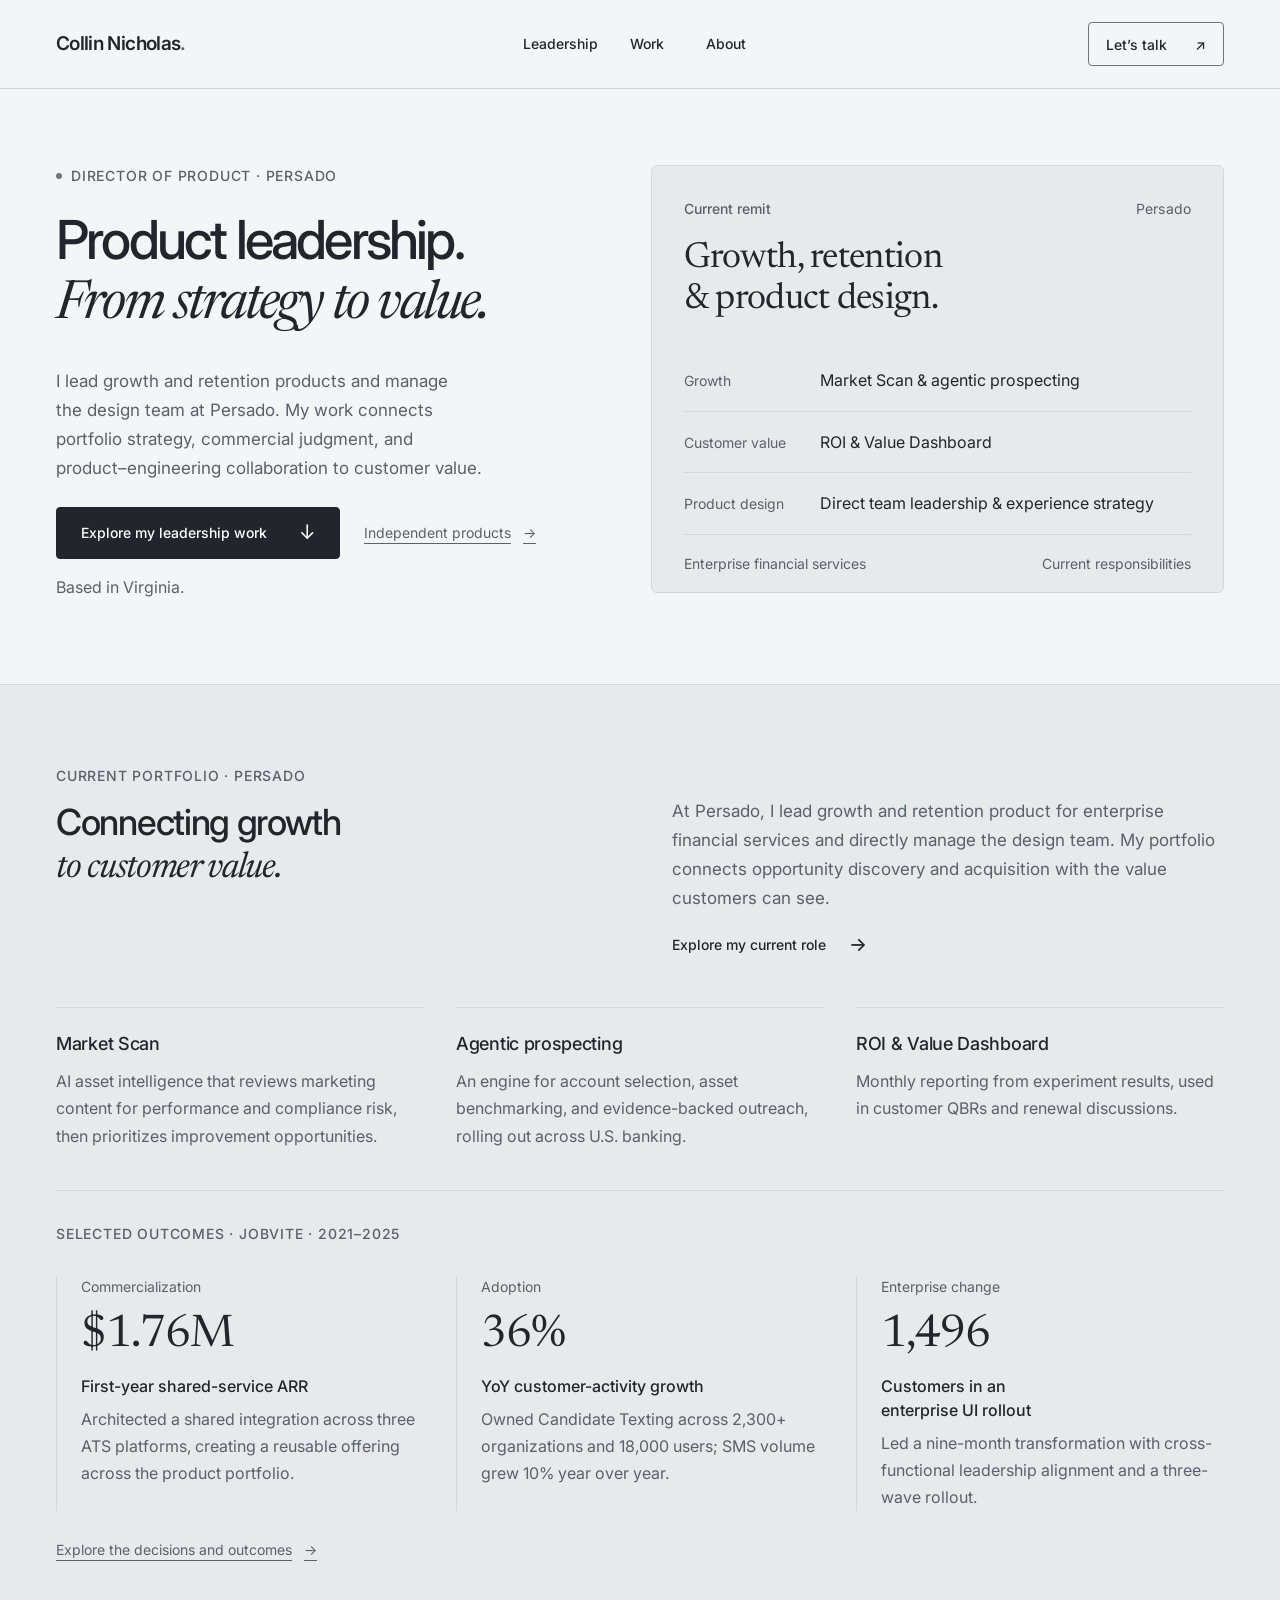
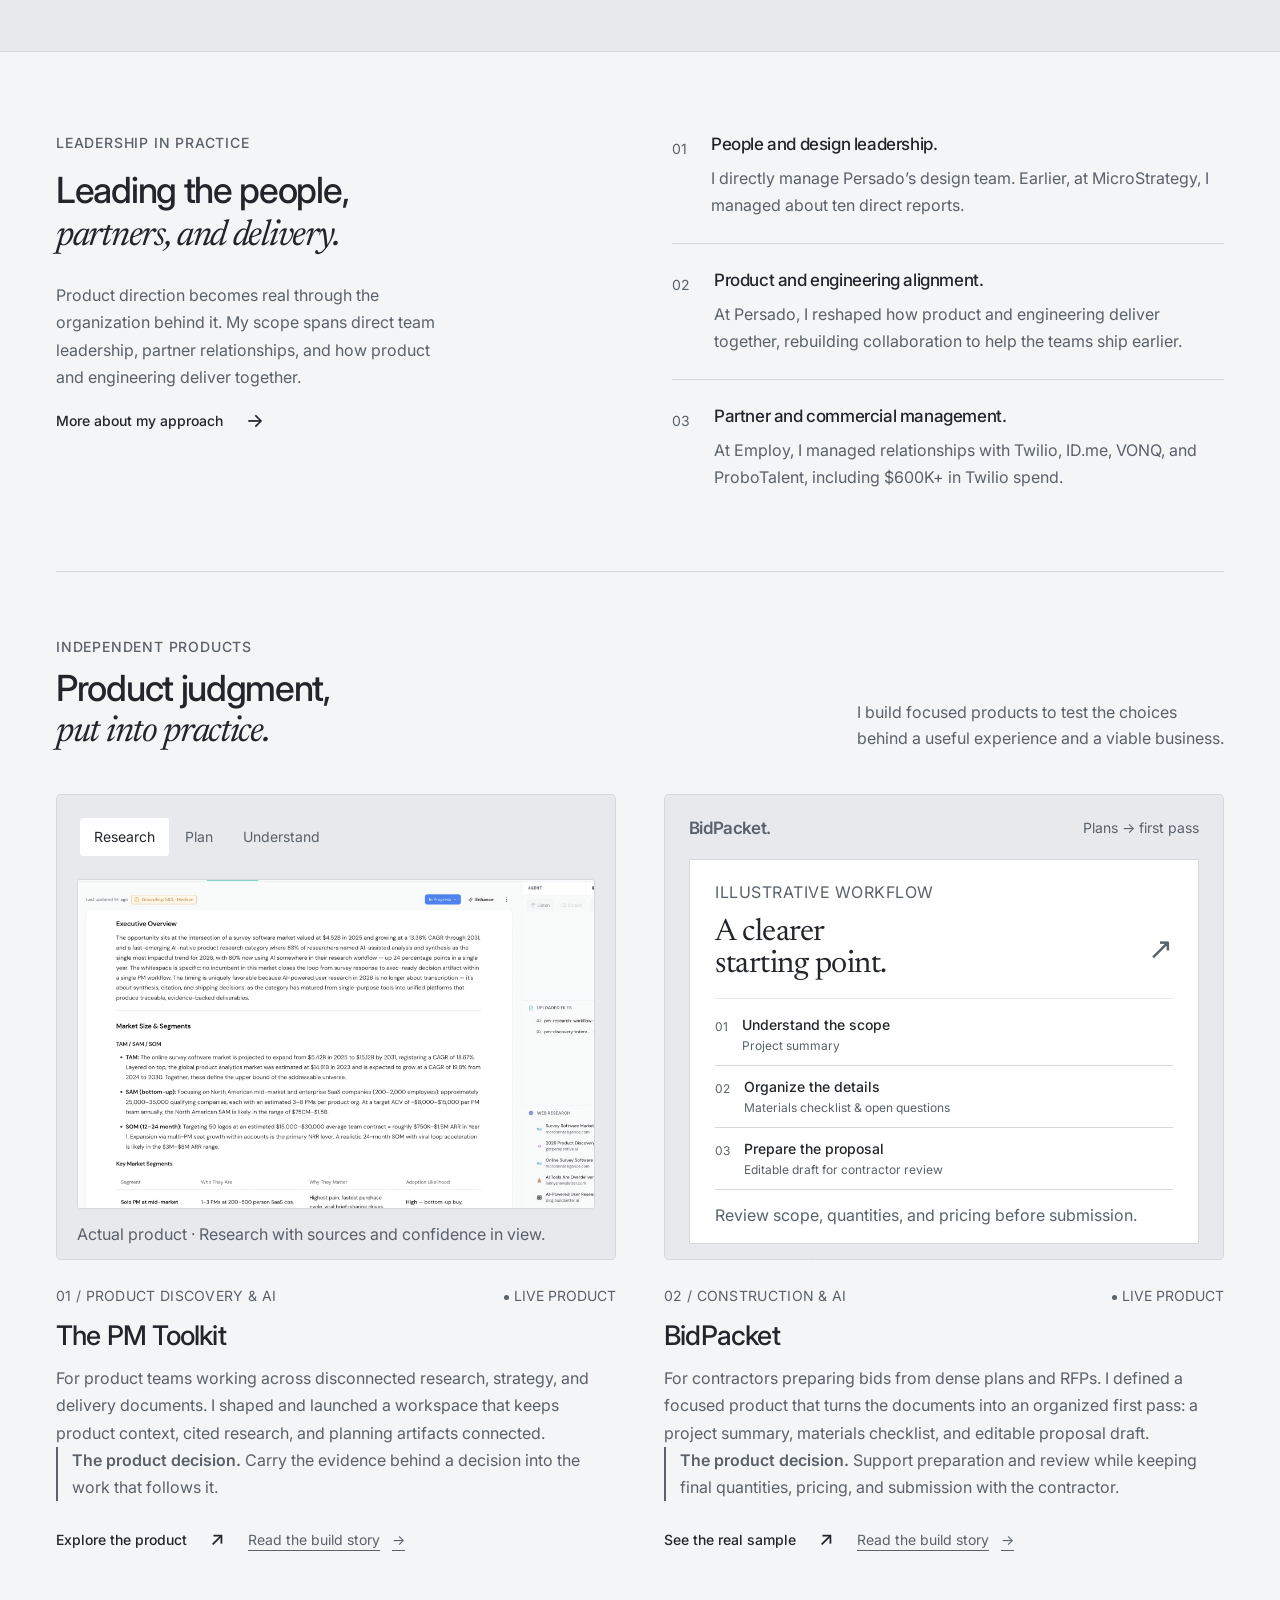
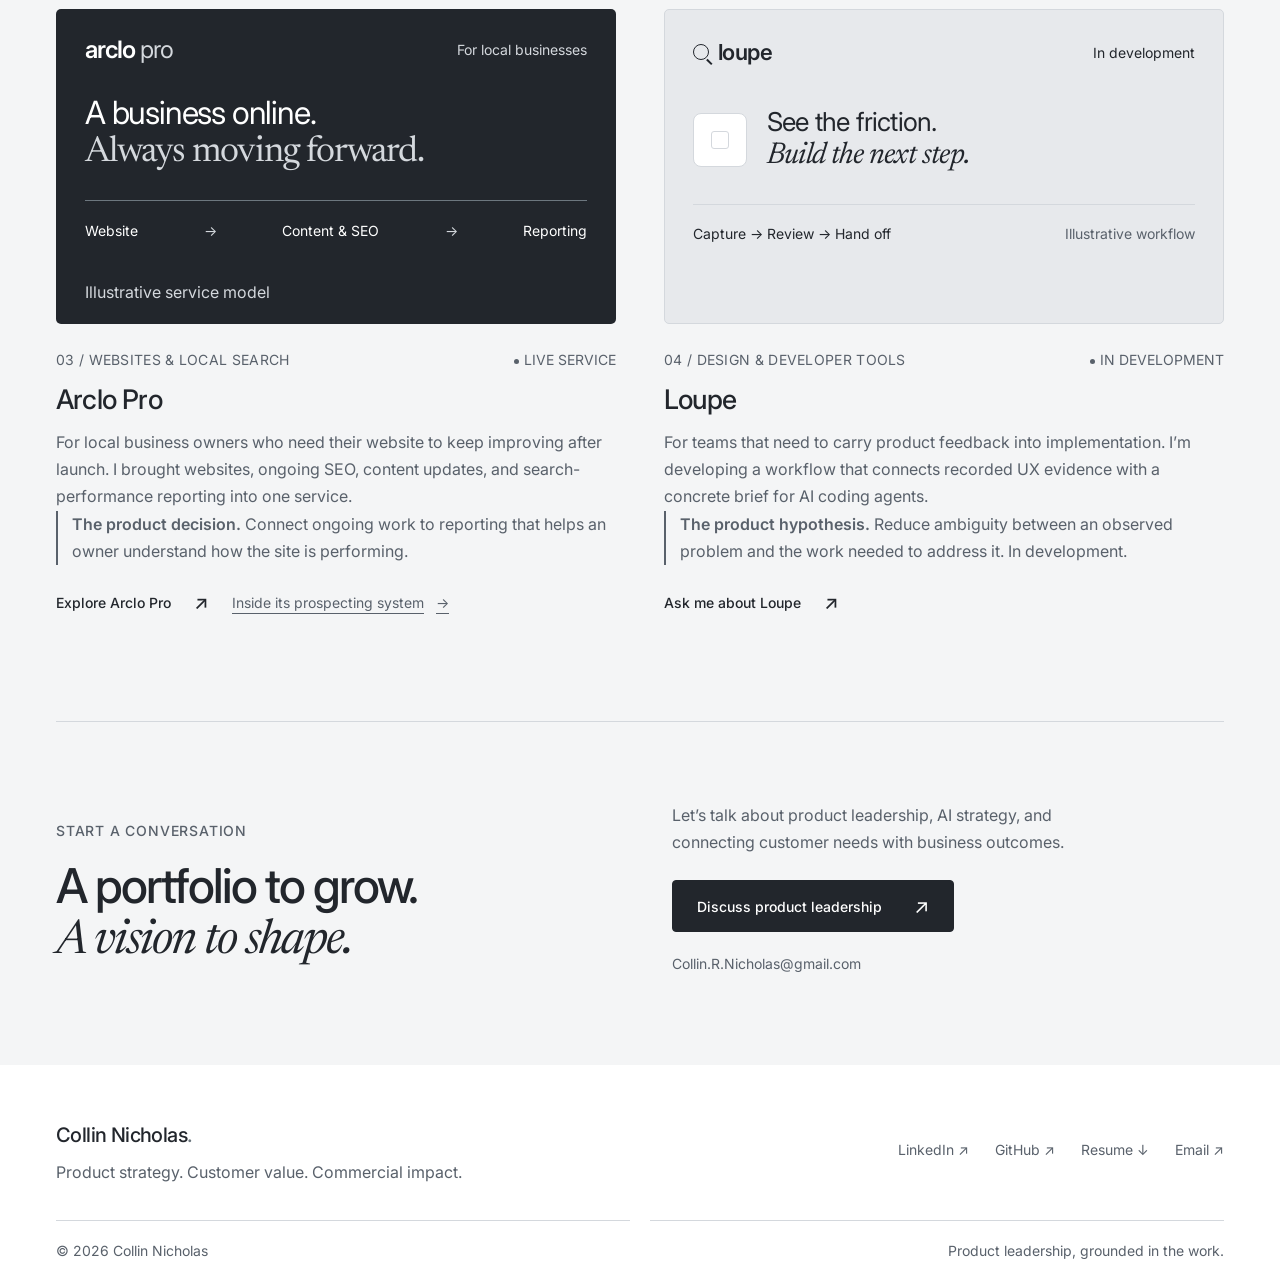
==== commit 71c0987d: "Import approved Silver Graphite baseline and current copy into refinement worktree" ====
--- a/index.html
+++ b/index.html
@@ -3,604 +3,195 @@
 <head>
 <meta charset="UTF-8">
 <meta name="viewport" content="width=device-width, initial-scale=1.0">
-<title>Collin Nicholas — Director of Product at Persado</title>
-<meta name="description" content="Director of Product at Persado leading AI-driven growth and retention. Explore Market Scan, agentic prospecting, customer ROI, and independent products.">
-<link rel="canonical" href="https://collinnicholas.com/">
+<meta name="theme-color" content="#f6f5f1">
+<link rel="icon" type="image/svg+xml" href="assets/favicon.svg">
+<title>Collin Nicholas — Product strategy, growth &amp; customer value</title>
+<meta name="description" content="Director of Product at Persado. Product portfolio leadership across AI, growth, retention, and design, with a record of commercialization, adoption, and enterprise delivery.">
 <meta property="og:type" content="website">
 <meta property="og:url" content="https://collinnicholas.com/">
-<meta property="og:title" content="Collin Nicholas — Director of Product at Persado">
-<meta property="og:description" content="AI-driven growth, customer value realization, and product leadership across enterprise B2B SaaS.">
+<meta property="og:title" content="Collin Nicholas — Product strategy, growth &amp; customer value">
+<meta property="og:description" content="Director of Product at Persado. Explore portfolio leadership, enterprise outcomes, and independent product work.">
 <meta name="twitter:card" content="summary">
+<link rel="canonical" href="https://collinnicholas.com/">
 <link rel="preconnect" href="https://fonts.googleapis.com">
 <link rel="preconnect" href="https://fonts.gstatic.com" crossorigin>
-<link href="https://fonts.googleapis.com/css2?family=Plus+Jakarta+Sans:wght@400;500;600;700;800&family=Open+Sans:wght@300;400;500;600&family=DM+Mono:wght@400;500&display=swap" rel="stylesheet">
-<style>
-*, *::before, *::after { box-sizing: border-box; margin: 0; padding: 0; }
-:root {
-  --ink: #111118; --ink2: #1E1E28;
-  --paper: #FAFAF8; --paper2: #F2F1EC; --paper3: #E8E6DF;
-  --accent: #1A3C6E; --accent2: #2557A7;
-  --gold: #B8841E;
-  --muted: #6B6B78; --muted2: #9B9BA8;
-  --border: rgba(17,17,24,0.08); --border2: rgba(17,17,24,0.15);
-  --ff-d: 'Plus Jakarta Sans','Trebuchet MS',sans-serif;
-  --ff-b: 'Open Sans','Segoe UI',system-ui,sans-serif;
-  --ff-m: 'DM Mono','Consolas',monospace;
-  --r: 8px; --max: 1100px;
-}
-html { scroll-behavior: smooth; }
-body { font-family: var(--ff-b); background: var(--paper); color: var(--ink); font-size: 16px; line-height: 1.7; overflow-x: hidden; -webkit-font-smoothing: antialiased; }
-
-/* NAV */
-nav { position: fixed; top: 0; left: 0; right: 0; z-index: 100; display: flex; align-items: center; justify-content: space-between; padding: 0 48px; height: 64px; background: rgba(250,250,248,0.93); backdrop-filter: blur(16px); border-bottom: 1px solid var(--border); }
-.nav-logo { font-family: var(--ff-d); font-weight: 800; font-size: 18px; color: var(--ink); text-decoration: none; letter-spacing: -0.03em; }
-.nav-logo span { color: var(--accent); }
-.nav-links { display: flex; gap: 36px; list-style: none; }
-.nav-links a { font-family: var(--ff-b); font-size: 13px; font-weight: 500; color: var(--muted); text-decoration: none; transition: color 0.15s; }
-.nav-links a:hover { color: var(--ink); }
-.nav-right { display: flex; align-items: center; gap: 16px; }
-.nav-cta { font-family: var(--ff-m); font-size: 12px; font-weight: 500; color: var(--accent); text-decoration: none; border: 1.5px solid var(--accent); padding: 8px 18px; border-radius: var(--r); transition: all 0.15s; white-space: nowrap; }
-.nav-cta:hover { background: var(--accent); color: var(--paper); }
-.nav-hamburger { display: none; flex-direction: column; gap: 5px; background: none; border: none; padding: 4px; cursor: pointer; }
-.nav-hamburger span { display: block; width: 22px; height: 2px; background: var(--ink); border-radius: 2px; }
-.nav-mobile-menu { display: none; position: fixed; top: 64px; left: 0; right: 0; background: var(--paper); border-bottom: 1px solid var(--border); padding: 16px 24px; z-index: 99; flex-direction: column; }
-.nav-mobile-menu.open { display: flex; }
-.nav-mobile-menu a { font-family: var(--ff-b); font-size: 15px; font-weight: 500; color: var(--ink); text-decoration: none; padding: 14px 0; border-bottom: 1px solid var(--border); }
-.nav-mobile-menu a:last-child { border-bottom: none; }
-
-/* HERO */
-#hero { min-height: 100vh; display: grid; grid-template-columns: 1fr 1fr; align-items: center; gap: 80px; max-width: var(--max); margin: 0 auto; padding: 120px 48px 80px; }
-.hero-tag { font-family: var(--ff-m); font-size: 12px; font-weight: 500; color: var(--gold); letter-spacing: 0.1em; text-transform: uppercase; display: flex; align-items: center; gap: 10px; margin-bottom: 20px; }
-.hero-tag::before { content: ''; width: 28px; height: 1.5px; background: var(--gold); }
-.hero-name { font-family: var(--ff-d); font-weight: 800; font-size: clamp(52px,6.5vw,84px); line-height: 0.92; letter-spacing: -0.04em; color: var(--ink); margin-bottom: 16px; }
-.hero-name .line2 { color: var(--accent); }
-.hero-role { font-family: var(--ff-d); font-size: clamp(17px,2vw,22px); font-weight: 500; color: var(--muted); letter-spacing: -0.01em; line-height: 1.4; margin-bottom: 28px; }
-.hero-desc { font-size: 15px; color: var(--muted); line-height: 1.8; max-width: 460px; margin-bottom: 40px; }
-.hero-actions { display: flex; gap: 14px; flex-wrap: wrap; }
-.btn-primary { font-family: var(--ff-d); font-size: 14px; font-weight: 700; background: var(--ink); color: var(--paper); padding: 13px 28px; border-radius: var(--r); text-decoration: none; transition: all 0.15s; display: inline-block; letter-spacing: -0.01em; }
-.btn-primary:hover { background: var(--accent); transform: translateY(-1px); }
-.btn-secondary { font-family: var(--ff-b); font-size: 14px; font-weight: 500; color: var(--ink); text-decoration: none; border: 1.5px solid var(--border2); padding: 12px 24px; border-radius: var(--r); transition: all 0.15s; display: inline-block; }
-.btn-secondary:hover { border-color: var(--ink); }
-.hero-right { display: flex; flex-direction: column; gap: 20px; }
-.stat-stack { display: grid; grid-template-columns: 1fr 1fr; gap: 12px; }
-.stat-card { background: var(--paper2); border: 1px solid var(--border); border-radius: 10px; padding: 24px 20px; transition: transform 0.15s, box-shadow 0.15s; }
-.stat-card:hover { transform: translateY(-2px); box-shadow: 0 6px 20px rgba(17,17,24,0.07); }
-.stat-card.accent { background: var(--ink); border-color: var(--ink); }
-.stat-card.accent .stat-num { color: var(--paper); }
-.stat-card.accent .stat-label { color: rgba(250,250,248,0.5); }
-.stat-num { font-family: var(--ff-d); font-size: 38px; font-weight: 800; color: var(--ink); letter-spacing: -0.04em; line-height: 1; margin-bottom: 6px; }
-.stat-num span { font-size: 20px; color: var(--gold); }
-.stat-label { font-size: 11px; font-weight: 600; color: var(--muted2); text-transform: uppercase; letter-spacing: 0.07em; }
-.hero-links { display: flex; gap: 20px; align-items: center; font-family: var(--ff-m); font-size: 12px; }
-.hero-links a { color: var(--muted); text-decoration: none; display: flex; align-items: center; gap: 6px; transition: color 0.15s; }
-.hero-links a:hover { color: var(--ink); }
-.hero-links .sep { color: var(--border2); }
-
-/* SECTIONS */
-.section-inner { max-width: var(--max); margin: 0 auto; padding: 100px 48px; }
-.section-label { font-family: var(--ff-m); font-size: 11px; font-weight: 500; color: var(--gold); letter-spacing: 0.12em; text-transform: uppercase; margin-bottom: 10px; display: flex; align-items: center; gap: 10px; }
-.section-label::after { content: ''; width: 32px; height: 1px; background: var(--gold); }
-.section-title { font-family: var(--ff-d); font-size: clamp(30px,4vw,48px); font-weight: 800; letter-spacing: -0.03em; color: var(--ink); line-height: 1.0; margin-bottom: 14px; }
-.section-sub { font-size: 15px; color: var(--muted); max-width: 520px; line-height: 1.75; margin-bottom: 52px; }
-
-/* PHILOSOPHY */
-#philosophy { background: var(--ink2); }
-#philosophy .section-title { color: var(--paper); }
-#philosophy .section-sub { color: rgba(250,250,248,0.5); }
-.philosophy-grid { display: grid; grid-template-columns: repeat(3,1fr); gap: 1px; background: rgba(255,255,255,0.06); border-radius: 12px; overflow: hidden; }
-.philosophy-card { background: var(--ink2); padding: 44px 36px; transition: background 0.15s; }
-.philosophy-card:hover { background: rgba(255,255,255,0.03); }
-.phil-num { font-family: var(--ff-m); font-size: 11px; color: var(--gold); letter-spacing: 0.1em; margin-bottom: 24px; }
-.phil-title { font-family: var(--ff-d); font-size: 19px; font-weight: 700; color: var(--paper); letter-spacing: -0.02em; margin-bottom: 14px; line-height: 1.25; }
-.phil-body { font-size: 14px; color: rgba(250,250,248,0.5); line-height: 1.75; }
-
-/* PROJECTS */
-#projects { background: var(--paper); }
-.projects-grid { display: flex; flex-direction: column; gap: 0; border-radius: 12px; overflow: hidden; border: 1px solid var(--border); }
-.project-card { background: var(--paper); display: grid; grid-template-columns: 1fr 340px; transition: background 0.15s; border-bottom: 1px solid var(--border); }
-.project-card:last-child { border-bottom: none; }
-.project-card:hover { background: var(--paper2); }
-.project-card.featured { background: var(--paper2); }
-.project-body { padding: 40px 44px; }
-.project-tags { display: flex; gap: 8px; flex-wrap: wrap; margin-bottom: 18px; }
-.tag { font-family: var(--ff-m); font-size: 11px; font-weight: 500; padding: 3px 10px; border-radius: 4px; letter-spacing: 0.03em; }
-.tag-blue { background: rgba(26,60,110,0.08); color: var(--accent); }
-.tag-gold { background: rgba(184,132,30,0.10); color: var(--gold); }
-.tag-green { background: rgba(34,90,60,0.08); color: #1E6040; }
-.tag-gray { background: var(--paper3); color: var(--muted); }
-.project-title { font-family: var(--ff-d); font-size: 22px; font-weight: 700; letter-spacing: -0.02em; color: var(--ink); margin-bottom: 10px; line-height: 1.2; }
-.project-desc { font-size: 14px; color: var(--muted); line-height: 1.75; margin-bottom: 24px; }
-.project-metrics { display: flex; gap: 28px; flex-wrap: wrap; margin-bottom: 28px; padding-bottom: 28px; border-bottom: 1px solid var(--border); }
-.metric-val { font-family: var(--ff-d); font-size: 24px; font-weight: 800; color: var(--ink); letter-spacing: -0.03em; line-height: 1; }
-.metric-val .unit { font-size: 14px; color: var(--gold); }
-.metric-label { font-size: 11px; color: var(--muted2); text-transform: uppercase; letter-spacing: 0.06em; margin-top: 3px; font-weight: 600; }
-.project-links { display: flex; gap: 12px; flex-wrap: wrap; }
-.proj-btn { font-family: var(--ff-m); font-size: 12px; font-weight: 500; padding: 9px 18px; border-radius: var(--r); text-decoration: none; transition: all 0.15s; display: inline-flex; align-items: center; gap: 6px; }
-.proj-btn-primary { background: var(--ink); color: var(--paper); }
-.proj-btn-primary:hover { background: var(--accent); }
-.proj-btn-secondary { border: 1.5px solid var(--border2); color: var(--ink); }
-.proj-btn-secondary:hover { border-color: var(--ink); }
-.video-title { font-family: var(--ff-d); font-size: 13px; font-weight: 600; color: rgba(250,250,248,0.6); line-height: 1.4; }
-.video-duration { font-family: var(--ff-m); font-size: 11px; color: rgba(250,250,248,0.3); }
-
-/* Independent product highlights */
-.project-card-showcase { scroll-margin-top: 88px; }
-.project-card-showcase .project-body { min-width: 0; }
-.project-card-showcase .proj-btn { min-height: 44px; }
-.project-card-showcase .proj-btn:focus-visible { outline: 3px solid var(--accent2); outline-offset: 4px; }
-.project-capabilities { display: flex; flex-wrap: wrap; gap: 8px; list-style: none; margin: 0 0 24px; }
-.project-capabilities li { padding: 6px 10px; border: 1px solid var(--border2); border-radius: var(--r); font-size: 13px; color: var(--muted); }
-.project-highlight { background: var(--ink2); color: var(--paper); padding: 36px 28px; display: flex; flex-direction: column; justify-content: center; gap: 18px; }
-.project-highlight-label { color: var(--paper3); font-family: var(--ff-m); font-size: 12px; letter-spacing: 0.05em; text-transform: uppercase; }
-.project-highlight-title { font-family: var(--ff-d); font-size: 22px; font-weight: 700; line-height: 1.3; }
-.project-highlight ol { list-style: none; display: grid; gap: 12px; }
-.project-highlight li { border-top: 1px solid var(--muted); padding-top: 12px; font-size: 14px; line-height: 1.6; }
-.project-highlight li strong { display: block; font-weight: 600; }
-.project-highlight-note { font-size: 13px; color: var(--paper3); line-height: 1.6; }
-
-/* Current role and career chronology */
-#persado { background: var(--paper2); scroll-margin-top: 80px; }
-#persado .section-sub { max-width: 720px; margin-bottom: 32px; }
-.current-role-date { font-family: var(--ff-m); font-size: 13px; color: var(--muted); margin-bottom: 16px; }
-.current-work-grid { display: grid; grid-template-columns: repeat(3,minmax(0,1fr)); gap: 18px; }
-.current-work-card { background: var(--paper); border: 1px solid var(--border2); border-radius: var(--r); padding: 26px; }
-.current-work-card h3 { font-family: var(--ff-d); font-size: 20px; line-height: 1.35; margin: 12px 0; }
-.current-work-card p { font-size: 14px; color: var(--muted); line-height: 1.75; }
-.current-work-label { font-family: var(--ff-m); font-size: 12px; color: var(--accent); text-transform: uppercase; letter-spacing: 0.04em; }
-.current-work-note { margin-top: 28px; padding-top: 28px; border-top: 1px solid var(--border2); }
-.current-work-note p { color: var(--muted); max-width: 760px; font-size: 15px; margin-bottom: 18px; }
-.current-work-note strong { color: var(--ink); }
-.current-work-links { display: flex; gap: 12px; flex-wrap: wrap; }
-.current-work-links a { min-height: 44px; }
-.current-work-links a:focus-visible { outline: 3px solid var(--accent2); outline-offset: 4px; }
-.experience { margin-top: 56px; }
-.experience h3 { font-family: var(--ff-d); font-size: 24px; margin-bottom: 20px; }
-.experience-list { list-style: none; }
-.experience-list li { display: flex; justify-content: space-between; gap: 24px; padding: 18px 0; border-top: 1px solid var(--border2); }
-.experience-list strong { display: block; font-weight: 700; }
-.experience-list span { color: var(--muted); font-size: 14px; }
-.experience-date { font-family: var(--ff-m); font-size: 13px; color: var(--muted); flex-shrink: 0; padding-top: 3px; }
-@media(max-width:960px) { .current-work-grid { grid-template-columns: 1fr; } }
-@media(max-width:600px) { .current-work-links { flex-direction: column; } .experience-list li { flex-direction: column; gap: 4px; } .current-work-card { padding: 24px; } }
-
-/* CASE STUDIES */
-#casestudies { background: var(--paper2); }
-.cs-grid { display: grid; grid-template-columns: 1fr 1fr; gap: 1px; background: var(--border); border-radius: 12px; overflow: hidden; border: 1px solid var(--border); }
-.cs-card { background: var(--paper); padding: 36px 40px; text-decoration: none; display: block; transition: background 0.15s; }
-.cs-card:hover { background: var(--paper2); }
-.cs-eyebrow { font-family: var(--ff-m); font-size: 11px; color: var(--gold); letter-spacing: 0.08em; text-transform: uppercase; margin-bottom: 14px; }
-.cs-title { font-family: var(--ff-d); font-size: 19px; font-weight: 700; color: var(--ink); letter-spacing: -0.02em; margin-bottom: 10px; line-height: 1.25; }
-.cs-desc { font-size: 13px; color: var(--muted); line-height: 1.7; margin-bottom: 20px; }
-.cs-arrow { font-family: var(--ff-m); font-size: 12px; color: var(--accent); display: flex; align-items: center; gap: 6px; transition: gap 0.15s; }
-.cs-card:hover .cs-arrow { gap: 10px; }
-
-/* ABOUT */
-#about { background: var(--paper); }
-.about-grid { display: grid; grid-template-columns: 1fr 1fr; gap: 80px; align-items: start; }
-.about-text p { font-size: 15px; color: var(--muted); line-height: 1.85; margin-bottom: 18px; }
-.about-text p strong { color: var(--ink); font-weight: 600; }
-.btn-row { display: flex; gap: 12px; flex-wrap: wrap; margin-top: 32px; }
-.skill-group { margin-bottom: 28px; }
-.skill-group-label { font-family: var(--ff-m); font-size: 11px; font-weight: 500; color: var(--gold); letter-spacing: 0.08em; text-transform: uppercase; margin-bottom: 10px; }
-.skill-chips { display: flex; flex-wrap: wrap; gap: 8px; }
-.chip { font-size: 13px; color: var(--ink); background: var(--paper2); border: 1px solid var(--border); padding: 5px 12px; border-radius: 100px; transition: all 0.15s; cursor: default; }
-.chip:hover { background: var(--ink); color: var(--paper); border-color: var(--ink); }
-
-/* CONTACT */
-#contact { background: var(--ink); }
-#contact .section-title { color: var(--paper); }
-#contact .section-sub { color: rgba(250,250,248,0.45); }
-.contact-grid { display: grid; grid-template-columns: 1fr 1fr; gap: 60px; align-items: start; }
-.contact-intro { display: flex; flex-direction: column; align-items: flex-start; gap: 20px; }
-.contact-intro h3 { font-family: var(--ff-d); font-size: 28px; color: var(--paper); }
-.contact-intro p { font-size: 15px; line-height: 1.8; color: rgba(250,250,248,0.6); max-width: 420px; }
-.contact-email { font-family: var(--ff-d); font-size: 14px; font-weight: 700; background: var(--paper); color: var(--ink); padding: 14px 28px; border-radius: var(--r); text-decoration: none; min-height: 48px; display: inline-flex; align-items: center; }
-.contact-email:hover { background: var(--paper2); }
-.contact-email:focus-visible, .cal-btn:focus-visible { outline: 3px solid var(--gold); outline-offset: 4px; }
-.contact-info { display: flex; flex-direction: column; gap: 32px; }
-.ci-label { font-family: var(--ff-m); font-size: 11px; color: rgba(250,250,248,0.3); letter-spacing: 0.08em; text-transform: uppercase; margin-bottom: 4px; }
-.ci-val { font-family: var(--ff-d); font-size: 17px; font-weight: 600; color: var(--paper); letter-spacing: -0.01em; }
-.ci-val a { color: inherit; text-decoration: none; }
-.ci-val a:hover { color: rgba(250,250,248,0.7); }
-.social-row { display: flex; gap: 12px; flex-wrap: wrap; }
-.social-btn { font-family: var(--ff-m); font-size: 12px; padding: 9px 16px; border-radius: var(--r); text-decoration: none; display: flex; align-items: center; gap: 7px; border: 1px solid rgba(255,255,255,0.12); color: rgba(250,250,248,0.6); transition: all 0.15s; }
-.social-btn:hover { border-color: rgba(255,255,255,0.3); color: var(--paper); }
-.cal-btn { font-family: var(--ff-d); font-size: 14px; font-weight: 600; background: transparent; border: 1.5px solid rgba(255,255,255,0.18); color: var(--paper); padding: 13px 22px; border-radius: var(--r); text-decoration: none; display: inline-flex; align-items: center; gap: 8px; transition: all 0.15s; letter-spacing: -0.01em; }
-.cal-btn:hover { background: rgba(255,255,255,0.06); border-color: rgba(255,255,255,0.35); }
-
-/* FOOTER */
-footer { background: var(--ink); border-top: 1px solid rgba(255,255,255,0.06); padding: 28px 48px; display: flex; align-items: center; justify-content: space-between; }
-.footer-copy { font-family: var(--ff-m); font-size: 12px; color: rgba(250,250,248,0.2); }
-.footer-made { font-family: var(--ff-m); font-size: 11px; color: rgba(250,250,248,0.18); }
-.footer-made span { color: var(--gold); }
-
-/* REVEAL */
-.reveal { opacity: 1; transform: none; }
-
-/* TABLET */
-@media (max-width: 960px) {
-  nav { padding: 0 24px; }
-  .nav-links { display: none; }
-  .nav-hamburger { display: flex; }
-  #hero { grid-template-columns: 1fr; padding: 100px 24px 60px; gap: 44px; }
-  .stat-stack { max-width: 420px; }
-  .section-inner { padding: 72px 24px; }
-  .philosophy-grid { grid-template-columns: 1fr; }
-  .project-card { grid-template-columns: 1fr; }
-  .cs-grid { grid-template-columns: 1fr; }
-  .about-grid { grid-template-columns: 1fr; gap: 48px; }
-  .contact-grid { grid-template-columns: 1fr; gap: 44px; }
-  footer { flex-direction: column; gap: 8px; text-align: center; padding: 24px; }
-}
-
-/* MOBILE */
-@media (max-width: 600px) {
-  nav { height: 56px; }
-  .nav-mobile-menu { top: 56px; }
-  .nav-cta { display: none; }
-  #hero { padding: 80px 20px 52px; gap: 36px; }
-  .hero-name { font-size: 46px; }
-  .hero-role { font-size: 16px; }
-  .hero-desc { font-size: 14px; margin-bottom: 28px; }
-  .hero-actions { flex-direction: column; }
-  .btn-primary, .btn-secondary { text-align: center; padding: 14px 20px; }
-  .stat-stack { grid-template-columns: 1fr 1fr; max-width: 100%; }
-  .stat-num { font-size: 30px; }
-  .hero-links { flex-wrap: wrap; gap: 14px; }
-  .hero-links .sep { display: none; }
-  .section-inner { padding: 56px 20px; }
-  .section-title { font-size: 28px; }
-  .section-sub { font-size: 14px; margin-bottom: 32px; }
-  .philosophy-card { padding: 32px 24px; }
-  .project-body { padding: 28px 24px; }
-  .project-title { font-size: 19px; }
-  .project-desc { font-size: 13px; }
-  .project-links { flex-direction: column; }
-  .proj-btn { text-align: center; justify-content: center; }
-  .cs-card { padding: 28px 24px; }
-  .cs-title { font-size: 17px; }
-  .about-text p { font-size: 14px; }
-  .about-grid { gap: 40px; }
-  .cal-btn { width: 100%; justify-content: center; }
-  footer { padding: 20px; }
-}
-</style>
-<script type="application/ld+json">{"@context": "https://schema.org", "@type": "Person", "name": "Collin Nicholas", "url": "https://collinnicholas.com/", "jobTitle": "Director of Product", "worksFor": {"@type": "Organization", "name": "Persado", "url": "https://www.persado.com/"}, "sameAs": ["https://www.linkedin.com/in/collinnicholas/", "https://github.com/collinrnicholas"], "knowsAbout": ["AI product strategy", "Enterprise B2B SaaS", "Growth and retention", "Customer value realization", "Product design"]}</script>
+<link href="https://fonts.googleapis.com/css2?family=Inter:wght@400;500;600;700&family=Newsreader:ital,opsz,wght@0,6..72,300..700;1,6..72,300..700&family=JetBrains+Mono:wght@400;500&display=swap" rel="stylesheet">
+<link rel="stylesheet" href="css/tokens.css">
+<link rel="stylesheet" href="css/grid.css">
+<link rel="stylesheet" href="css/base.css">
+<link rel="stylesheet" href="css/components.css">
+<link rel="stylesheet" href="css/studio.css">
+<link rel="stylesheet" href="css/motion.css">
+<link rel="stylesheet" href="css/executive.css">
+<link rel="stylesheet" href="css/editorial-home.css">
+<script type="application/ld+json">{"@context":"https://schema.org","@type":"Person","name":"Collin Nicholas","url":"https://collinnicholas.com/","jobTitle":"Director of Product","worksFor":{"@type":"Organization","name":"Persado"},"sameAs":["https://www.linkedin.com/in/collinnicholas/","https://github.com/collinrnicholas"]}</script>
+<script src="js/studio.js" defer></script>
+<script src="js/motion.js" defer></script>
+<script src="js/editorial-home.js" defer></script>
 </head>
-<body>
-
-<!-- NAV -->
-<nav>
-  <a href="#hero" class="nav-logo">CN<span>.</span></a>
-  <ul class="nav-links">
-    <li><a href="#persado">Current Work</a></li>
-    <li><a href="#projects">Projects</a></li>
-    <li><a href="#casestudies">Case Studies</a></li>
-    <li><a href="#about">About</a></li>
-    <li><a href="#contact">Contact</a></li>
-  </ul>
-  <div class="nav-right">
-    <a href="./Collin_Nicholas_Resume.pdf" class="nav-cta" download>Download Resume</a>
-    <button class="nav-hamburger" onclick="toggleMobileMenu()" aria-label="Menu">
-      <span></span><span></span><span></span>
-    </button>
+<body class="portfolio-home">
+<a href="#main-content" class="skip-link">Skip to content</a>
+<nav class="nav" aria-label="Main navigation">
+  <div class="container nav__inner">
+    <a href="index.html" class="nav__logo" aria-label="Collin Nicholas — Home">Collin Nicholas<span>.</span></a>
+    <div class="nav__links" id="site-navigation">
+      <a class="nav__link" href="index.html#leadership">Leadership</a>
+      <a class="nav__link" href="index.html#work">Work</a>
+      <a class="nav__link" href="about.html">About</a>
+    </div>
+    <div class="nav__actions">
+      <a class="nav__cta" href="mailto:Collin.R.Nicholas@gmail.com">Let’s talk <span aria-hidden="true">↗</span></a>
+      <button type="button" class="nav__toggle" aria-label="Open navigation" aria-controls="site-navigation" aria-expanded="false"><span></span><span></span><span></span></button>
+    </div>
   </div>
 </nav>
-<div class="nav-mobile-menu" id="mobileMenu">
-  <a href="#persado" onclick="closeMobileMenu()">Current Work</a>
-  <a href="#projects" onclick="closeMobileMenu()">Projects</a>
-  <a href="#casestudies" onclick="closeMobileMenu()">Case Studies</a>
-  <a href="#about" onclick="closeMobileMenu()">About</a>
-  <a href="#contact" onclick="closeMobileMenu()">Contact</a>
-  <a href="./Collin_Nicholas_Resume.pdf" download>Download Resume</a>
-</div>
 
-<!-- HERO -->
-<section id="hero">
-  <div class="hero-left">
-    <div class="hero-tag">Director of Product · Persado</div>
-    <h1 class="hero-name">Collin<br><span class="line2">Nicholas</span></h1>
-    <p class="hero-role">Building AI products for growth,<br>retention, and measurable value.</p>
-    <p class="hero-desc">I lead growth and retention product at Persado: Market Scan, agentic prospecting, and customer value realization for enterprise financial services. I also lead the product design function, connecting product strategy to the experience we ship.</p>
-    <div class="hero-actions">
-      <a href="#persado" class="btn-primary">See My Current Work</a>
-      <a href="#contact" class="btn-secondary">Get in Touch</a>
+<main id="main-content">
+<section class="studio-hero studio-container" aria-labelledby="intro-title">
+  <div class="studio-hero__copy">
+    <p class="studio-eyebrow"><span class="status-dot" aria-hidden="true"></span> Director of Product · Persado</p>
+    <h1 id="intro-title">Product leadership.<br><em>From strategy to value.</em></h1>
+    <p class="studio-hero__lede">I lead growth and retention products and manage the design team at Persado. My work connects portfolio strategy, commercial judgment, and <span class="keep-phrase">product–engineering</span> collaboration to customer value.</p>
+    <div class="executive-hero-actions">
+      <a class="studio-button" href="#leadership">Explore my leadership work <span aria-hidden="true">↓</span></a>
+      <a class="studio-secondary-link" href="#work">Independent products <span aria-hidden="true">→</span></a>
     </div>
+    <p class="studio-hero__location">Based in Virginia.</p>
   </div>
-  <div class="hero-right">
-    <div class="stat-stack" aria-label="Selected results from previous roles">
-      <div class="stat-card accent"><div class="stat-num">$1.76<span>M</span></div><div class="stat-label">ARR · Employ shared service, year one</div></div>
-      <div class="stat-card"><div class="stat-num">$30<span>k</span></div><div class="stat-label">ARR · Employ AI suite, first 3 months</div></div>
-      <div class="stat-card"><div class="stat-num">14</div><div class="stat-label">Enterprise customers · Employ AI suite</div></div>
-      <div class="stat-card"><div class="stat-num">$31<span>M</span></div><div class="stat-label">Pipeline · MicroStrategy, 18 months</div></div>
-      <div class="stat-card"><div class="stat-num">16</div><div class="stat-label">Production PRs · Lever and Pillar</div></div>
+  <figure class="hero-artifact leadership-artifact" aria-labelledby="remit-title">
+    <div class="hero-artifact__header"><span>Current remit</span><span class="hero-artifact__type">Persado</span></div>
+    <p class="leadership-artifact__title" id="remit-title">Growth, retention<br>&amp; product design.</p>
+    <dl class="leadership-map">
+      <div><dt>Growth</dt><dd>Market Scan &amp; agentic prospecting</dd></div>
+      <div><dt>Customer value</dt><dd>ROI &amp; Value Dashboard</dd></div>
+      <div><dt>Product design</dt><dd>Direct team leadership &amp; experience strategy</dd></div>
+    </dl>
+    <figcaption><span>Enterprise financial services</span><span>Current responsibilities</span></figcaption>
+  </figure>
+</section>
+
+<section class="studio-enterprise" id="leadership" aria-labelledby="enterprise-title">
+  <div class="studio-container">
+    <div class="enterprise-current">
+      <div><p class="studio-eyebrow">Current portfolio · Persado</p><h2 id="enterprise-title">Connecting growth<br><em>to customer value.</em></h2></div>
+      <div class="enterprise-current__copy"><p>At Persado, I lead growth and retention product for enterprise financial services and directly manage the design team. My portfolio connects opportunity discovery and acquisition with the value customers can see.</p><a class="studio-text-link" href="work.html#persado">Explore my current role <span aria-hidden="true">→</span></a></div>
     </div>
-    <div class="hero-links">
-      <a href="https://www.linkedin.com/in/collinnicholas/" target="_blank">
-        <svg width="14" height="14" viewBox="0 0 24 24" fill="currentColor"><path d="M20.447 20.452h-3.554v-5.569c0-1.328-.027-3.037-1.852-3.037-1.853 0-2.136 1.445-2.136 2.939v5.667H9.351V9h3.414v1.561h.046c.477-.9 1.637-1.85 3.37-1.85 3.601 0 4.267 2.37 4.267 5.455v6.286zM5.337 7.433a2.062 2.062 0 01-2.063-2.065 2.064 2.064 0 112.063 2.065zm1.782 13.019H3.555V9h3.564v11.452zM22.225 0H1.771C.792 0 0 .774 0 1.729v20.542C0 23.227.792 24 1.771 24h20.451C23.2 24 24 23.227 24 22.271V1.729C24 .774 23.2 0 22.222 0h.003z"/></svg>
-        LinkedIn
-      </a>
-      <span class="sep">·</span>
-      <a href="https://github.com/collinrnicholas" target="_blank">
-        <svg width="14" height="14" viewBox="0 0 24 24" fill="currentColor"><path d="M12 0C5.374 0 0 5.373 0 12c0 5.302 3.438 9.8 8.207 11.387.599.111.793-.261.793-.577v-2.234c-3.338.726-4.033-1.416-4.033-1.416-.546-1.387-1.333-1.756-1.333-1.756-1.089-.745.083-.729.083-.729 1.205.084 1.839 1.237 1.839 1.237 1.07 1.834 2.807 1.304 3.492.997.107-.775.418-1.305.762-1.604-2.665-.305-5.467-1.334-5.467-5.931 0-1.311.469-2.381 1.236-3.221-.124-.303-.535-1.524.117-3.176 0 0 1.008-.322 3.301 1.23A11.509 11.509 0 0112 5.803c1.02.005 2.047.138 3.006.404 2.291-1.552 3.297-1.23 3.297-1.23.653 1.653.242 2.874.118 3.176.77.84 1.235 1.911 1.235 3.221 0 4.609-2.807 5.624-5.479 5.921.43.372.823 1.102.823 2.222v3.293c0 .319.192.694.801.576C20.566 21.797 24 17.3 24 12c0-6.627-5.373-12-12-12z"/></svg>
-        GitHub
-      </a>
-      <span class="sep">·</span>
-      <a href="mailto:Collin.R.Nicholas@gmail.com">
-        <svg width="14" height="14" viewBox="0 0 24 24" fill="none" stroke="currentColor" stroke-width="2"><path d="M4 4h16c1.1 0 2 .9 2 2v12c0 1.1-.9 2-2 2H4c-1.1 0-2-.9-2-2V6c0-1.1.9-2 2-2z"/><polyline points="22,6 12,12 2,6"/></svg>
-        Email
-      </a>
+    <div class="leadership-remit" aria-label="Current Persado portfolio">
+      <article><h3>Market Scan</h3><p>AI asset intelligence that reviews marketing content for performance and compliance risk, then prioritizes improvement opportunities.</p></article>
+      <article><h3>Agentic prospecting</h3><p>An engine for account selection, asset benchmarking, and evidence-backed outreach, rolling out across U.S. banking.</p></article>
+      <article><h3>ROI &amp; Value Dashboard</h3><p>Monthly reporting from experiment results, used in customer QBRs and renewal discussions.</p></article>
+    </div>
+    <div class="enterprise-history" id="enterprise-impact">
+      <p class="studio-eyebrow">Selected outcomes · Jobvite · 2021–2025</p>
+      <div class="enterprise-results">
+        <div><span class="proof-context">Commercialization</span><span class="enterprise-results__number">$1.76M</span><h3>First-year shared-service ARR</h3><p>Architected a shared integration across three ATS platforms, creating a reusable offering across the product portfolio.</p></div>
+        <div><span class="proof-context">Adoption</span><span class="enterprise-results__number">36%</span><h3>YoY customer-activity growth</h3><p>Owned Candidate Texting across 2,300+ organizations and 18,000 users; SMS volume grew 10% year over year.</p></div>
+        <div><span class="proof-context">Enterprise change</span><span class="enterprise-results__number">1,500</span><h3>Customers in an enterprise UI rollout</h3><p>Led a nine-month transformation with cross-functional leadership alignment and a three-wave rollout.</p></div>
+      </div>
+      <a class="studio-secondary-link" href="work.html#enterprise">Explore the decisions and outcomes <span aria-hidden="true">→</span></a>
     </div>
   </div>
 </section>
 
-<!-- CURRENT ROLE -->
-<section id="persado" aria-labelledby="persado-heading">
-  <div class="section-inner">
-    <div class="section-label">Current Work · Persado</div>
-    <h2 class="section-title" id="persado-heading">Growth on one side.<br>Customer value on the other.</h2>
-    <p class="current-role-date">Director of Product · August 2026–Present</p>
-    <p class="section-sub">I own Persado’s growth and retention product portfolio, turning the platform’s performance data into acquisition opportunities and visible customer ROI across enterprise financial services.</p>
-    <div class="current-work-grid">
-      <article class="current-work-card"><div class="current-work-label">Asset intelligence</div><h3>Market Scan</h3><p>I lead an AI product that reviews a brand’s live and planned marketing content for conversion performance and compliance risk, estimates optimization opportunities, and prioritizes what to improve.</p></article>
-      <article class="current-work-card"><div class="current-work-label">Acquisition</div><h3>Agentic prospecting</h3><p>I designed and built an engine on Market Scan that identifies ICP accounts, benchmarks high-value marketing assets, and prepares personalized outreach backed by evidence. It is rolling out across the U.S. banking market.</p></article>
-      <article class="current-work-card"><div class="current-work-label">Retention</div><h3>ROI &amp; Value Dashboard</h3><p>I own the platform that turns experiment outcomes into dollar-denominated customer value, delivered monthly and used in Customer Success QBRs and renewal conversations.</p></article>
-    </div>
-    <div class="current-work-note">
-      <p><strong>Product design and executive communication.</strong> I lead the product design function and connect the product story to the work. My Persado Live announcement describes the Market Scan walkthrough: reviewing existing or planned marketing, flagging priorities, and showing how the content can improve.</p>
-      <div class="current-work-links"><a class="proj-btn proj-btn-primary" href="https://www.linkedin.com/feed/update/urn:li:activity:7513679131218354178/" target="_blank" rel="noopener">Read my Persado Live post ↗</a><a class="proj-btn proj-btn-secondary" href="https://www.persado.com/optimize" target="_blank" rel="noopener">Explore Market Scan at Persado ↗</a><a class="proj-btn proj-btn-secondary" href="https://www.linkedin.com/in/collinnicholas/" target="_blank" rel="noopener">View my LinkedIn profile ↗</a></div>
-    </div>
+<section class="studio-approach studio-container" aria-labelledby="approach-title">
+  <div><p class="studio-eyebrow">Leadership in practice</p><h2 id="approach-title">Leading the people,<br><em>partners, and delivery.</em></h2><p class="studio-approach__intro">Product direction becomes real through the organization behind it. My scope spans direct team leadership, partner relationships, and how product and engineering deliver together.</p><a class="studio-text-link" href="about.html">More about my approach <span aria-hidden="true">→</span></a></div>
+  <ol class="approach-list">
+    <li><span aria-hidden="true">01</span><div><h3>People and design leadership.</h3><p>I directly manage Persado’s design team. Earlier, at MicroStrategy, I managed about ten direct reports.</p></div></li>
+    <li><span aria-hidden="true">02</span><div><h3>Product and engineering alignment.</h3><p>At Persado, I reshaped how product and engineering deliver together, rebuilding collaboration to help the teams ship earlier.</p></div></li>
+    <li><span aria-hidden="true">03</span><div><h3>Partner and commercial management.</h3><p>At Employ, I managed relationships with Twilio, ID.me, VONQ, and ProboTalent, including $600K+ in Twilio spend.</p></div></li>
+  </ol>
+</section>
+
+<section class="studio-work studio-container" id="work" aria-labelledby="work-title">
+  <div class="studio-section-heading">
+    <div><p class="studio-eyebrow">Independent products</p><h2 id="work-title">Product judgment,<br><em>put into practice.</em></h2></div>
+    <p>I build focused products to test the choices<br>behind a useful experience and a viable business.</p>
+  </div>
+  <div class="work-pair">
+    <article class="work-feature" aria-labelledby="pm-title">
+      <div class="pm-artifacts" data-artifact-tabs>
+        <div class="artifact-tablist" role="tablist" aria-label="The PM Toolkit product views">
+          <span class="artifact-tab-indicator" aria-hidden="true"></span>
+          <button class="artifact-tab" type="button" role="tab" id="tab-research" aria-controls="panel-research" aria-selected="true">Research</button>
+          <button class="artifact-tab" type="button" role="tab" id="tab-plan" aria-controls="panel-plan" aria-selected="false" tabindex="-1">Plan</button>
+          <button class="artifact-tab" type="button" role="tab" id="tab-understand" aria-controls="panel-understand" aria-selected="false" tabindex="-1">Understand</button>
+        </div>
+        <div class="artifact-panels">
+          <figure class="artifact-panel" id="panel-research" role="tabpanel" aria-labelledby="tab-research" tabindex="0">
+            <div class="artifact-panel__image artifact-panel__image--research"><img src="assets/pm-toolkit/market-research.jpg" width="2000" height="1151" alt="Actual PM Toolkit market research document with source citations and a grounding review sidebar." loading="lazy"></div>
+            <figcaption>Actual product · Research with sources and confidence in view.</figcaption>
+          </figure>
+          <figure class="artifact-panel" id="panel-plan" role="tabpanel" aria-labelledby="tab-plan" tabindex="0" hidden>
+            <div class="artifact-panel__image artifact-panel__image--plan"><img src="assets/pm-toolkit/epic-map.png" width="2560" height="692" alt="Actual PM Toolkit epic map connecting a survey epic to features and six user stories." loading="lazy"></div>
+            <figcaption>Actual product · Product context carried into delivery planning.</figcaption>
+          </figure>
+          <figure class="artifact-panel" id="panel-understand" role="tabpanel" aria-labelledby="tab-understand" tabindex="0" hidden>
+            <div class="artifact-panel__image artifact-panel__image--empathy"><img src="assets/pm-toolkit/empathy-map.png" width="954" height="709" alt="Actual PM Toolkit empathy map showing a target user’s thoughts, needs, and frustrations." loading="lazy"></div>
+            <figcaption>Actual product · A shared view of the customer behind the work.</figcaption>
+          </figure>
+        </div>
+      </div>
+      <div class="work-feature__meta"><span>01 / Product discovery &amp; AI</span><span class="project-status">Live product</span></div>
+      <h3 id="pm-title">The PM Toolkit</h3>
+      <p>For product teams working across disconnected research, strategy, and delivery documents. I shaped and launched a workspace that keeps product context, cited research, and planning artifacts connected.</p>
+      <p class="work-feature__value"><strong>The product decision.</strong> Carry the evidence behind a decision into the work that follows it.</p>
+      <div class="work-feature__links"><a class="studio-text-link" href="https://thepmtoolkit.app/" target="_blank" rel="noopener">Explore the product <span aria-hidden="true">↗</span></a><a class="studio-secondary-link" href="projects/the-pm-toolkit.html">Read the build story <span aria-hidden="true">→</span></a></div>
+    </article>
+    <article class="work-feature" aria-labelledby="bid-title">
+      <div class="bid-artifact">
+        <div class="bid-artifact__topline"><span>BidPacket<span class="bid-artifact__dot">.</span></span><span>Plans → first pass</span></div>
+        <div class="bid-document">
+          <p class="bid-document__overline">ILLUSTRATIVE WORKFLOW</p>
+          <div class="bid-document__heading"><p class="bid-document__title">A clearer<br>starting point.</p><span aria-hidden="true">↗</span></div>
+          <div class="bid-document__rule"></div>
+          <ol><li><span>01</span><div><strong>Understand the scope</strong><span>Project summary</span></div></li><li><span>02</span><div><strong>Organize the details</strong><span>Materials checklist &amp; open questions</span></div></li><li><span>03</span><div><strong>Prepare the proposal</strong><span>Editable draft for contractor review</span></div></li></ol>
+          <p class="bid-document__note">Review scope, quantities, and pricing before submission.</p>
+        </div>
+        <p class="artifact-disclaimer">Illustrative workflow · See actual output in the public sample.</p>
+      </div>
+      <div class="work-feature__meta"><span>02 / Construction &amp; AI</span><span class="project-status">Live product</span></div>
+      <h3 id="bid-title">BidPacket</h3>
+      <p>For contractors preparing bids from dense plans and RFPs. I defined a focused product that turns the documents into an organized first pass: a project summary, materials checklist, and editable proposal draft.</p>
+      <p class="work-feature__value"><strong>The product decision.</strong> Support preparation and review while keeping final quantities, pricing, and submission with the contractor.</p>
+      <div class="work-feature__links"><a class="studio-text-link" href="https://bidpacket.co/demo" target="_blank" rel="noopener">See the real sample <span aria-hidden="true">↗</span></a><a class="studio-secondary-link" href="projects/bidpacket.html">Read the build story <span aria-hidden="true">→</span></a></div>
+    </article>
+  </div>
+  <div class="work-pair work-pair--secondary">
+    <article class="work-feature" aria-labelledby="arclo-title">
+      <div class="arclo-artifact">
+        <div class="arclo-artifact__topline"><span>arclo<span> pro</span></span><span>For local businesses</span></div>
+        <p>A business online.<br><em>Always moving forward.</em></p>
+        <div class="arclo-flow" aria-label="Arclo Pro service workflow"><span>Website</span><span aria-hidden="true">→</span><span>Content &amp; SEO</span><span aria-hidden="true">→</span><span>Reporting</span></div>
+        <span class="artifact-disclaimer">Illustrative service model</span>
+      </div>
+      <div class="work-feature__meta"><span>03 / Websites &amp; local search</span><span class="project-status">Live service</span></div>
+      <h3 id="arclo-title">Arclo Pro</h3>
+      <p>For local business owners who need their website to keep improving after launch. I brought websites, ongoing SEO, content updates, and search-performance reporting into one service.</p>
+      <p class="work-feature__value"><strong>The product decision.</strong> Connect ongoing work to reporting that helps an owner understand how the site is performing.</p>
+      <div class="work-feature__links"><a class="studio-text-link" href="https://arclo.pro/" target="_blank" rel="noopener">Explore Arclo Pro <span aria-hidden="true">↗</span></a><a class="studio-secondary-link" href="projects/arclo-prospecting.html">Inside its prospecting system <span aria-hidden="true">→</span></a></div>
+    </article>
+    <article class="work-feature" aria-labelledby="loupe-title">
+      <div class="loupe-artifact">
+        <div class="loupe-artifact__topline"><span><span class="loupe-symbol" aria-hidden="true"></span>loupe</span><span>In development</span></div>
+        <div class="loupe-artifact__body"><span class="loupe-focus" aria-hidden="true"><span></span></span><p>See the friction.<br><em>Build the next step.</em></p></div>
+        <div class="loupe-artifact__bottom"><span>Capture → Review → Hand off</span><span>Illustrative workflow</span></div>
+      </div>
+      <div class="work-feature__meta"><span>04 / Design &amp; developer tools</span><span class="project-status project-status--development">In development</span></div>
+      <h3 id="loupe-title">Loupe</h3>
+      <p>For teams that need to carry product feedback into implementation. I’m developing a workflow that connects recorded UX evidence with a concrete brief for AI coding agents.</p>
+      <p class="work-feature__value"><strong>The product hypothesis.</strong> Reduce ambiguity between an observed problem and the work needed to address it. In development.</p>
+      <div class="work-feature__links"><a class="studio-text-link" href="mailto:Collin.R.Nicholas@gmail.com?subject=Loupe%20project">Ask me about Loupe <span aria-hidden="true">↗</span></a></div>
+    </article>
   </div>
 </section>
 
-<!-- PHILOSOPHY -->
-<section id="philosophy">
-  <div class="section-inner">
-    <div class="section-label">How I Work</div>
-    <h2 class="section-title" style="color:var(--paper)">My PM Philosophy</h2>
-    <p class="section-sub">Three principles that guide every product decision I make.</p>
-    <div class="philosophy-grid">
-      <div class="philosophy-card">
-        <div class="phil-num">01</div>
-        <div class="phil-title">Build first, debate second</div>
-        <div class="phil-body">A working prototype reveals more in one demo than three weeks of PRD debate. I use vibe coding to get something real in front of stakeholders fast — then iterate on signal, not assumptions.</div>
-      </div>
-      <div class="philosophy-card">
-        <div class="phil-num">02</div>
-        <div class="phil-title">AI is a multiplier, not a feature</div>
-        <div class="phil-body">The best AI products solve a real problem that AI happens to unlock. I evaluate every AI solution through three lenses: does it save the user time, reduce uncertainty, or surface something they couldn't see before?</div>
-      </div>
-      <div class="philosophy-card">
-        <div class="phil-num">03</div>
-        <div class="phil-title">Revenue is the proof</div>
-        <div class="phil-body">Strategy without ARR is a hypothesis. I architect AI solutions with pricing and monetization baked in from day one — not bolted on after. Every initiative I lead has a clear path from feature to dollar.</div>
-      </div>
-    </div>
-  </div>
+<section class="studio-contact studio-container" id="contact" aria-labelledby="contact-title">
+  <div><p class="studio-eyebrow">Start a conversation</p><h2 id="contact-title">A portfolio to grow.<br><em>A vision to shape.</em></h2></div>
+  <div class="studio-contact__action"><p>Let’s talk about product leadership, AI strategy, and connecting customer needs with business outcomes.</p><a class="studio-button" href="mailto:Collin.R.Nicholas@gmail.com">Discuss product leadership <span aria-hidden="true">↗</span></a><a class="studio-contact__email" href="mailto:Collin.R.Nicholas@gmail.com">Collin.R.Nicholas@gmail.com</a></div>
 </section>
-
-<!-- PROJECTS -->
-<section id="projects">
-  <div class="section-inner">
-    <div class="section-label">Portfolio</div>
-    <h2 class="section-title">Projects & Prototypes</h2>
-    <p class="section-sub">Independent products and enterprise prototypes. Explore the live tools, see real sample output, and learn what I am building next.</p>
-    <div class="projects-grid">
-      <article class="project-card project-card-showcase featured" id="the-pm-toolkit" aria-labelledby="pm-toolkit-title">
-        <div class="project-body">
-          <div class="project-tags"><span class="tag tag-gold">Independent Product</span><span class="tag tag-blue">Live</span></div>
-          <h3 class="project-title" id="pm-toolkit-title">The PM Toolkit</h3>
-          <p class="project-desc">A grounded AI workspace for product managers and founders. Connect discovery, market research, strategy, and delivery documents around the same product context, with sources and confidence indicators that make the reasoning easier to review.</p>
-          <ul class="project-capabilities" aria-label="The PM Toolkit capabilities"><li>Product discovery</li><li>Research with sources</li><li>Connected planning</li></ul>
-          <div class="project-links">
-            <a href="https://thepmtoolkit.app/" target="_blank" rel="noopener" class="proj-btn proj-btn-primary">Explore The PM Toolkit ↗</a>
-            <a href="https://thepmtoolkit.app/features" target="_blank" rel="noopener" class="proj-btn proj-btn-secondary">See product features ↗</a>
-          </div>
-        </div>
-        <aside class="project-highlight" aria-label="The PM Toolkit workflow">
-          <div class="project-highlight-label">Discovery to delivery</div>
-          <p class="project-highlight-title">Keep the product context connected.</p>
-          <ol><li><strong>Discover</strong>Work through the problem and target customer.</li><li><strong>Research and plan</strong>Review evidence, assumptions, and strategy.</li><li><strong>Build the documents</strong>Carry that context into stories, PRDs, and deliverables.</li></ol>
-        </aside>
-      </article>
-      <article class="project-card project-card-showcase" id="bidpacket" aria-labelledby="bidpacket-title">
-        <div class="project-body">
-          <div class="project-tags"><span class="tag tag-gold">Independent Product</span><span class="tag tag-blue">Live</span><span class="tag tag-gray">Construction</span></div>
-          <h3 class="project-title" id="bidpacket-title">BidPacket</h3>
-          <p class="project-desc">Turn construction plans and RFPs into a project summary, materials checklist, and editable proposal draft for contractor review. The public sample shows the generated documents and open questions; final quantities, pricing, and submission still need contractor verification.</p>
-          <ul class="project-capabilities" aria-label="BidPacket outputs"><li>Project summary</li><li>Materials checklist</li><li>Proposal draft</li></ul>
-          <div class="project-links">
-            <a href="https://bidpacket.co/" target="_blank" rel="noopener" class="proj-btn proj-btn-primary">Explore BidPacket ↗</a>
-            <a href="https://bidpacket.co/demo" target="_blank" rel="noopener" class="proj-btn proj-btn-secondary">Watch the 45-second sample ↗</a>
-          </div>
-        </div>
-        <aside class="project-highlight" aria-label="BidPacket sample output">
-          <div class="project-highlight-label">From documents to a first pass</div>
-          <p class="project-highlight-title">Open the output. Check the details.</p>
-          <ol><li><strong>Read the scope</strong>Start with the generated project summary.</li><li><strong>Organize the work</strong>Review materials and items marked for confirmation.</li><li><strong>Edit the proposal</strong>Reconcile scope, quantities, prices, and terms.</li></ol>
-          <p class="project-highlight-note">A starting point for bid preparation, with contractor review required.</p>
-        </aside>
-      </article>
-      <article class="project-card project-card-showcase" id="arclo-pro" aria-labelledby="arclo-pro-title">
-        <div class="project-body">
-          <div class="project-tags"><span class="tag tag-gold">Independent Product</span><span class="tag tag-blue">Live</span><span class="tag tag-gray">Local Business</span></div>
-          <h3 class="project-title" id="arclo-pro-title">Arclo Pro</h3>
-          <p class="project-desc">Websites and ongoing SEO for local businesses. Arclo Pro brings the site, content updates, and search-performance reporting into one service, helping owners maintain their online presence and understand how their site is performing.</p>
-          <ul class="project-capabilities" aria-label="Arclo Pro capabilities"><li>Business websites</li><li>Ongoing SEO</li><li>Performance reporting</li></ul>
-          <div class="project-links">
-            <a href="https://arclo.pro/" target="_blank" rel="noopener" class="proj-btn proj-btn-primary">Explore Arclo Pro ↗</a>
-          </div>
-        </div>
-        <aside class="project-highlight" aria-label="Arclo Pro service focus">
-          <div class="project-highlight-label">A maintained online presence</div>
-          <p class="project-highlight-title">Build the site. Keep improving it.</p>
-          <ol><li><strong>Website</strong>A public home for the business and its services.</li><li><strong>Content and SEO</strong>Ongoing updates that keep the site relevant.</li><li><strong>Reporting</strong>Visibility into search performance over time.</li></ol>
-        </aside>
-      </article>
-      <article class="project-card project-card-showcase" id="loupe" aria-labelledby="loupe-title">
-        <div class="project-body">
-          <div class="project-tags"><span class="tag tag-gold">Independent Product</span><span class="tag tag-gray">In Development</span><span class="tag tag-blue">Developer Tools</span></div>
-          <h3 class="project-title" id="loupe-title">Loupe</h3>
-          <p class="project-desc">A browser-based UX review tool that turns recorded product sessions into concrete implementation briefs for AI coding agents. Capture interactions and interface evidence, review UX and design-consistency findings, then route selected work to Claude Code, Cursor, or Codex.</p>
-          <ul class="project-capabilities" aria-label="Loupe capabilities"><li>Session capture</li><li>UX review</li><li>Coding-agent handoff</li></ul>
-          <div class="project-links">
-            <a href="mailto:Collin.R.Nicholas@gmail.com?subject=Loupe%20project" class="proj-btn proj-btn-primary">Ask me about Loupe →</a>
-          </div>
-        </div>
-        <aside class="project-highlight" aria-label="Loupe workflow">
-          <div class="project-highlight-label">Capture → Review → Build This</div>
-          <p class="project-highlight-title">Turn an observed issue into a clear brief.</p>
-          <ol><li><strong>Capture</strong>Record screenshots, DOM, interactions, and narration.</li><li><strong>Review</strong>Explore UX, accessibility, and design-consistency findings.</li><li><strong>Hand off</strong>Package selected findings for an AI coding agent.</li></ol>
-          <p class="project-highlight-note">In development. Get in touch to learn more about the project.</p>
-        </aside>
-      </article>
-      <div class="project-card">
-        <div class="project-body">
-          <div class="project-tags"><span class="tag tag-blue">0→1 Launch</span><span class="tag tag-gold">AI Product</span><span class="tag tag-gray">HR Tech</span></div>
-          <h3 class="project-title">AI Trust & Integrity Initiative</h3>
-          <p class="project-desc">Employ’s first AI-powered trust and integrity product — built from competitive research to a vibe-coded MVP to a full customer launch in weeks. Covers problem framing, build approach, and launch results.</p>
-          <div class="project-metrics">
-            <div class="metric"><div class="metric-val">300<span class="unit">+</span></div><div class="metric-label">Launch Registrants</div></div>
-            <div class="metric"><div class="metric-val">20<span class="unit">–40</span></div><div class="metric-label">Demo Requests</div></div>
-          </div>
-          <div class="project-links">
-            <a href="https://www.linkedin.com/in/collinnicholas/" target="_blank" rel="noopener" class="proj-btn proj-btn-primary">View experience on LinkedIn ↗</a>
-            <a href="#casestudies" class="proj-btn proj-btn-secondary">Case Study →</a>
-          </div>
-        </div>
-        <aside class="project-highlight" aria-label="Employ AI trust launch">
-          <div class="project-highlight-label">Earlier work · Employ</div>
-          <p class="project-highlight-title">From competitive research to customer launch.</p>
-          <p class="project-highlight-note">A vibe-coded MVP helped bring the company’s first AI trust and integrity initiative to market, generating 300+ launch registrations and 20–40 inbound demo requests.</p>
-        </aside>
-      </div>
-      <div class="project-card">
-        <div class="project-body">
-          <div class="project-tags"><span class="tag tag-blue">Prototype</span><span class="tag tag-gold">Vibe Coded</span><span class="tag tag-gray">Internal Tool</span></div>
-          <h3 class="project-title">AI Screening Prototype</h3>
-          <p class="project-desc">A rapid prototype built to validate the AI screening concept before engineering investment. Shows how vibe coding compressed a 6-week discovery cycle into days — and how real customer feedback from the demo shaped the final product.</p>
-          <div class="project-metrics">
-            <div class="metric"><div class="metric-val">Days<span class="unit"> not weeks</span></div><div class="metric-label">Discovery Timeline</div></div>
-            <div class="metric"><div class="metric-val">→ Live<span class="unit"> product</span></div><div class="metric-label">Outcome</div></div>
-          </div>
-          <div class="project-links"><a href="https://www.linkedin.com/in/collinnicholas/" target="_blank" rel="noopener" class="proj-btn proj-btn-primary">View experience on LinkedIn ↗</a></div>
-        </div>
-        <aside class="project-highlight" aria-label="Employ AI screening suite outcome">
-          <div class="project-highlight-label">Earlier work · Employ</div>
-          <p class="project-highlight-title">A prototype that helped shape a shipped product.</p>
-          <p class="project-highlight-note">The five-feature AI screening suite reached 14 enterprise customers and generated $30K ARR within its first three months.</p>
-        </aside>
-      </div>
-    </div>
-  </div>
-</section>
-
-<!-- CASE STUDIES -->
-<section id="casestudies">
-  <div class="section-inner">
-    <div class="section-label">Deep Dives</div>
-    <h2 class="section-title">Case Studies</h2>
-    <p class="section-sub">Selected earlier work at Employ: product decisions, commercial outcomes, and lessons from enterprise delivery.</p>
-    <div class="cs-grid">
-      <a href="https://www.linkedin.com/in/collinnicholas/" target="_blank" rel="noopener" class="cs-card"><div class="cs-eyebrow">Platform Architecture · 2025</div><h3 class="cs-title">Employ's First Shared Service: $1.76M ARR in Year One</h3><p class="cs-desc">How I designed a modular lego-block architecture that let one integration serve three separate ATSs — and why the pricing model made all the difference.</p><div class="cs-arrow">View experience on LinkedIn <span>↗</span></div></a>
-      <a href="https://www.linkedin.com/in/collinnicholas/" target="_blank" rel="noopener" class="cs-card"><div class="cs-eyebrow">Enterprise Retention · 2025</div><h3 class="cs-title">Saving a $330K Enterprise Renewal After a Broken Acquisition</h3><p class="cs-desc">Six months of daily engagement, broken integrations, and an unhappy enterprise customer. How I turned a potential churn into a multi-year renewal.</p><div class="cs-arrow">View experience on LinkedIn <span>↗</span></div></a>
-      <a href="https://www.linkedin.com/in/collinnicholas/" target="_blank" rel="noopener" class="cs-card"><div class="cs-eyebrow">AI Strategy · 2025</div><h3 class="cs-title">Bundling 5 AI Features Into One New Revenue SKU</h3><p class="cs-desc">How I packaged five AI capabilities into a screening suite at Employ: $30K ARR and 14 enterprise customers within the first three months, spanning candidate signals, generative messaging, assessment, and an agentic recruiter assistant.</p><div class="cs-arrow">View experience on LinkedIn <span>↗</span></div></a>
-      <a href="https://www.linkedin.com/in/collinnicholas/" target="_blank" rel="noopener" class="cs-card"><div class="cs-eyebrow">Product-Led Growth · 2025–2026</div><h3 class="cs-title">AI Marketplace: Solving Low Adoption with In-App Discovery</h3><p class="cs-desc">When AI adoption lagged, I partnered with GTM and Revenue to build an in-app marketplace that became one of the most successful internal and customer-facing enablement launches.</p><div class="cs-arrow">View experience on LinkedIn <span>↗</span></div></a>
-      <a href="https://www.linkedin.com/in/collinnicholas/" target="_blank" rel="noopener" class="cs-card"><div class="cs-eyebrow">Vibe Coding · 2025–2026</div><h3 class="cs-title">Teaching a Product Team to Build: Vibe Coding at Employ</h3><p class="cs-desc">How I introduced vibe coding to 15 Product and Design team members — the training approach, the tools, the resistance, and the roadmap changes that resulted.</p><div class="cs-arrow">View experience on LinkedIn <span>↗</span></div></a>
-      <a href="https://www.linkedin.com/in/collinnicholas/" target="_blank" rel="noopener" class="cs-card"><div class="cs-eyebrow">Enterprise UX · 2024</div><h3 class="cs-title">Overhauling an Enterprise ATS UI Across 1,500 Customers</h3><p class="cs-desc">A 9-month initiative, a 3-wave rollout, flagship enterprise accounts, and weekly C-suite check-ins. The full story of the largest UI transformation in the platform's history.</p><div class="cs-arrow">View experience on LinkedIn <span>↗</span></div></a>
-    </div>
-  </div>
-</section>
-
-<!-- ABOUT -->
-<section id="about">
-  <div class="section-inner">
-    <div class="section-label">Background</div>
-    <h2 class="section-title">About Me</h2>
-    <div class="about-grid">
-      <div class="about-text">
-        <p>I’m <strong>Director of Product at Persado</strong>, based in Annandale, VA. I lead growth and retention product for a generative AI platform serving enterprise financial services, with responsibility for Market Scan, agentic prospecting, customer value realization, and product design.</p>
-        <p>Before Persado, I led AI product work at <strong>Employ Inc.</strong> across Jobvite, Lever, and JazzHR. I shipped a five-feature AI screening suite, worked through post-acquisition integrations, and used AI-assisted engineering to author, test, and merge 16 production pull requests across Lever and Pillar.</p>
-        <p>Earlier, I spent six years at <strong>MicroStrategy</strong>, progressing from technical support through principal program and consulting roles to Product Owner for HyperIntelligence mobile. My work included $31M in pipeline over 18 months, worldwide training for 500+ consultants, and a program serving 400+ customers.</p>
-        <p>I trained in <strong>mechanical engineering</strong> and bring a systems approach to product leadership: understand where the system breaks, test the assumptions, and connect the roadmap to commercial outcomes. I also build independent products, including The PM Toolkit, BidPacket, Arclo Pro, and Loupe.</p>
-        <div class="btn-row">
-          <a href="./Collin_Nicholas_Resume.pdf" class="btn-primary" download>Download Resume</a>
-          <a href="#contact" class="btn-secondary">Let's Talk</a>
-        </div>
-      </div>
-      <div class="about-skills">
-        <div class="skill-group"><div class="skill-group-label">AI / ML Product</div><div class="skill-chips"><span class="chip">LLM/GenAI</span><span class="chip">Agentic AI</span><span class="chip">Human-in-the-loop</span><span class="chip">Prompt engineering</span><span class="chip">Responsible AI</span><span class="chip">AI governance</span><span class="chip">Model evaluation</span></div></div>
-        <div class="skill-group"><div class="skill-group-label">Product</div><div class="skill-chips"><span class="chip">0→1 launches</span><span class="chip">B2B SaaS</span><span class="chip">Platform architecture</span><span class="chip">Pricing strategy</span><span class="chip">SKU bundling</span><span class="chip">Product-led growth</span><span class="chip">A/B experimentation</span></div></div>
-        <div class="skill-group"><div class="skill-group-label">Build</div><div class="skill-chips"><span class="chip">Vibe coding</span><span class="chip">Rapid prototyping</span><span class="chip">SQL</span><span class="chip">API integrations</span><span class="chip">Mobile (iOS/Android)</span></div></div>
-        <div class="skill-group"><div class="skill-group-label">Tools</div><div class="skill-chips"><span class="chip">AI Governance Platforms</span><span class="chip">Partner Integrations</span><span class="chip">Jira</span><span class="chip">Salesforce</span><span class="chip">Pendo</span><span class="chip">Figma</span></div></div>
-      </div>
-    </div>
-    <div class="experience" aria-labelledby="experience-heading"><h3 id="experience-heading">Experience</h3><ol class="experience-list">
-      <li><div><strong>Director of Product · Persado</strong><span>Growth, retention, customer value, and product design</span></div><div class="experience-date">Aug 2026–Present</div></li>
-      <li><div><strong>Senior Product Manager · Employ</strong><span>AI product direction across Jobvite, Lever, and JazzHR</span></div><div class="experience-date">Jul 2025–Aug 2026</div></li>
-      <li><div><strong>Product Manager · Jobvite</strong><span>Texting, shared services, enterprise UX, and AI</span></div><div class="experience-date">Mar 2021–Jul 2025</div></li>
-      <li><div><strong>MicroStrategy</strong><span>Technical support, program management, consulting, and product ownership</span></div><div class="experience-date">Mar 2015–Mar 2021</div></li>
-      <li><div><strong>Product Support Engineer · FICO</strong><span>Enterprise software support, migrations, and technical delivery</span></div><div class="experience-date">Jul 2012–Mar 2015</div></li>
-    </ol></div>
-  </div>
-</section>
-
-<!-- CONTACT -->
-<section id="contact">
-  <div class="section-inner">
-    <div class="section-label">Get in Touch</div>
-    <h2 class="section-title">Let's Talk</h2>
-    <p class="section-sub">Open to conversations about AI product leadership, growth and retention, speaking, and independent product building.</p>
-    <div class="contact-grid">
-      <div class="contact-intro">
-        <h3>Start a conversation.</h3>
-        <p>Reach out about AI product strategy, growth and retention, speaking, or the independent products featured here. Include a little context so we can make the conversation useful.</p>
-        <a class="contact-email" href="mailto:Collin.R.Nicholas@gmail.com">Email me →</a>
-        <p>Prefer to talk live? Email a few times that work for you and we can arrange a conversation.</p>
-      </div>
-      <div class="contact-info">
-        <div><div class="ci-label">Email</div><div class="ci-val"><a href="mailto:Collin.R.Nicholas@gmail.com">Collin.R.Nicholas@gmail.com</a></div></div>
-        <div><div class="ci-label">Location</div><div class="ci-val">Annandale, VA</div></div>
-        <div><div class="ci-label">Currently</div><div class="ci-val" style="font-size:14px;color:rgba(250,250,248,0.5);font-family:var(--ff-b);font-weight:400;letter-spacing:0">Director of Product at Persado<br>AI-Driven Growth &amp; Revenue Retention</div></div>
-        <div class="social-row">
-          <a href="https://www.linkedin.com/in/collinnicholas/" target="_blank" class="social-btn">
-            <svg width="13" height="13" viewBox="0 0 24 24" fill="currentColor"><path d="M20.447 20.452h-3.554v-5.569c0-1.328-.027-3.037-1.852-3.037-1.853 0-2.136 1.445-2.136 2.939v5.667H9.351V9h3.414v1.561h.046c.477-.9 1.637-1.85 3.37-1.85 3.601 0 4.267 2.37 4.267 5.455v6.286zM5.337 7.433a2.062 2.062 0 01-2.063-2.065 2.064 2.064 0 112.063 2.065zm1.782 13.019H3.555V9h3.564v11.452zM22.225 0H1.771C.792 0 0 .774 0 1.729v20.542C0 23.227.792 24 1.771 24h20.451C23.2 24 24 23.227 24 22.271V1.729C24 .774 23.2 0 22.222 0h.003z"/></svg>
-            LinkedIn
-          </a>
-          <a href="https://github.com/collinrnicholas" target="_blank" class="social-btn">
-            <svg width="13" height="13" viewBox="0 0 24 24" fill="currentColor"><path d="M12 0C5.374 0 0 5.373 0 12c0 5.302 3.438 9.8 8.207 11.387.599.111.793-.261.793-.577v-2.234c-3.338.726-4.033-1.416-4.033-1.416-.546-1.387-1.333-1.756-1.333-1.756-1.089-.745.083-.729.083-.729 1.205.084 1.839 1.237 1.839 1.237 1.07 1.834 2.807 1.304 3.492.997.107-.775.418-1.305.762-1.604-2.665-.305-5.467-1.334-5.467-5.931 0-1.311.469-2.381 1.236-3.221-.124-.303-.535-1.524.117-3.176 0 0 1.008-.322 3.301 1.23A11.509 11.509 0 0112 5.803c1.02.005 2.047.138 3.006.404 2.291-1.552 3.297-1.23 3.297-1.23.653 1.653.242 2.874.118 3.176.77.84 1.235 1.911 1.235 3.221 0 4.609-2.807 5.624-5.479 5.921.43.372.823 1.102.823 2.222v3.293c0 .319.192.694.801.576C20.566 21.797 24 17.3 24 12c0-6.627-5.373-12-12-12z"/></svg>
-            GitHub
-          </a>
-        </div>
-        <a href="mailto:Collin.R.Nicholas@gmail.com?subject=Schedule%20a%20conversation" class="cal-btn">
-          <svg width="15" height="15" viewBox="0 0 24 24" fill="none" stroke="currentColor" stroke-width="2"><rect x="3" y="4" width="18" height="18" rx="2"/><line x1="16" y1="2" x2="16" y2="6"/><line x1="8" y1="2" x2="8" y2="6"/><line x1="3" y1="10" x2="21" y2="10"/></svg>
-          Arrange a conversation
-        </a>
-      </div>
-    </div>
-  </div>
-</section>
-
-<!-- FOOTER -->
-<footer>
-  <div class="footer-copy">© 2026 Collin Nicholas. All rights reserved.</div>
-  <div class="footer-made">Built with <span>vibe coding</span> · because of course it was</div>
+</main>
+<footer class="footer">
+  <div class="container footer__inner"><div class="footer__brand"><a class="footer__brand-name" href="index.html">Collin Nicholas<span>.</span></a><p class="footer__brand-note">Product strategy. Customer value. Commercial impact.</p></div><div class="footer__links"><a class="footer__link" href="https://www.linkedin.com/in/collinnicholas/" target="_blank" rel="noopener">LinkedIn ↗</a><a class="footer__link" href="https://github.com/collinrnicholas" target="_blank" rel="noopener">GitHub ↗</a><a class="footer__link" href="Collin_Nicholas_Resume.pdf" download>Resume ↓</a><a class="footer__link" href="mailto:Collin.R.Nicholas@gmail.com">Email ↗</a></div></div><div class="container footer__bottom"><p class="footer__meta">© 2026 Collin Nicholas</p><span class="footer__meta">Product leadership, grounded in the work.</span></div>
 </footer>
-
-<script>
-function toggleMobileMenu() { document.getElementById('mobileMenu').classList.toggle('open'); }
-function closeMobileMenu() { document.getElementById('mobileMenu').classList.remove('open'); }
-document.addEventListener('click', e => {
-  const menu = document.getElementById('mobileMenu');
-  const btn = document.querySelector('.nav-hamburger');
-  if (menu && btn && !menu.contains(e.target) && !btn.contains(e.target)) menu.classList.remove('open');
-});
-document.querySelectorAll('a[href^="#"]').forEach(a => {
-  a.addEventListener('click', e => {
-    const t = document.querySelector(a.getAttribute('href'));
-    if (t) { e.preventDefault(); t.scrollIntoView({ behavior: 'smooth' }); }
-  });
-});
-</script>
 </body>
 </html>
--- a/css/tokens.css
+++ b/css/tokens.css
@@ -0,0 +1,370 @@
+/* ==========================================================================
+   Tokens — 3-Tier Hierarchy  (mirrors naas-llc design system)
+   Tier 1 Primitive  --p-*        raw values, never used in views
+   Tier 2 Semantic   --color-* --text-* --space-* --duration-*
+   Tier 3 Component  --nav-* --hero-* --btn-* --card-*
+   ========================================================================== */
+
+:root {
+
+  /* ==================== TIER 1 — PRIMITIVES ==================== */
+
+  /* Cool neutral primitives. Components consume semantic roles below. */
+  --p-neutral-0: #FFFFFF;
+  --p-neutral-25: #F9FAFB;
+  --p-neutral-50: #F4F5F6;
+  --p-neutral-100: #E7E9EC;
+  --p-neutral-150: #DDE1E6;
+  --p-neutral-200: #D4D8DD;
+  --p-neutral-300: #BCC3CB;
+  --p-neutral-350: #9EA7B1;
+  --p-neutral-400: #7E8893;
+  --p-neutral-500: #59616B;
+  --p-neutral-600: #48515C;
+  --p-neutral-700: #363F49;
+  --p-neutral-800: #2C333B;
+  --p-neutral-900: #22262C;
+  --p-neutral-950: #191D22;
+
+  /* Compatibility aliases for existing component names; no separate hues. */
+  --p-accent-50: var(--color-surface);
+  --p-accent-400: var(--color-accent);
+  --p-accent-500: var(--color-text-secondary);
+  --p-accent-600: var(--color-text-primary);
+  --p-gold-300: var(--color-accent);
+  --p-gold-500: var(--color-text-secondary);
+  --p-green-500: var(--color-text-secondary);
+  --p-green-50: var(--color-surface);
+
+  /* Fonts */
+  --p-font-sans:    'Inter', -apple-system, BlinkMacSystemFont, 'Segoe UI', sans-serif;
+  --p-font-serif:   'Newsreader', 'Roboto Slab', Georgia, serif;
+  --p-font-mono:    'JetBrains Mono', 'SF Mono', 'Fira Code', monospace;
+
+  /* Weights */
+  --p-fw-regular:   400;
+  --p-fw-medium:    500;
+  --p-fw-semibold:  600;
+  --p-fw-bold:      700;
+  --p-fw-black:     800;
+
+  /* Fluid type scale */
+  --p-fs-100:       0.75rem;
+  --p-fs-200:       0.875rem;
+  --p-fs-300:       1rem;
+  --p-fs-400:       1.125rem;
+  --p-fs-500:       1.25rem;
+  --p-fs-600:       1.5rem;
+  --p-fs-700:       clamp(1.65rem, 2vw + 0.5rem, 2rem);
+  --p-fs-800:       clamp(2rem, 2.4vw + 0.6rem, 2.6rem);
+  --p-fs-900:       clamp(2.4rem, 3vw + 0.6rem, 3.4rem);
+  --p-fs-1000:      clamp(2.9rem, 5vw + 1rem, 4.25rem);
+
+  /* Line height */
+  --p-lh-display:   1.02;
+  --p-lh-tight:     1.18;
+  --p-lh-snug:      1.35;
+  --p-lh-normal:    1.65;
+  --p-lh-loose:     1.8;
+
+  /* Tracking */
+  --p-ls-tight:     -0.025em;
+  --p-ls-normal:    0;
+  --p-ls-wide:      0.05em;
+  --p-ls-caps:      0.12em;
+
+  /* 8px spacing scale */
+  --p-space-1:      8px;
+  --p-space-2:      16px;
+  --p-space-3:      24px;
+  --p-space-4:      32px;
+  --p-space-5:      40px;
+  --p-space-6:      48px;
+  --p-space-8:      64px;
+  --p-space-10:     80px;
+  --p-space-12:     96px;
+  --p-space-16:     128px;
+  --p-space-20:     160px;
+
+  /* Radius */
+  --p-radius-sm:    4px;
+  --p-radius-md:    8px;
+  --p-radius-lg:    12px;
+  --p-radius-xl:    16px;
+  --p-radius-2xl:   24px;
+  --p-radius-pill:  999px;
+
+  /* Shadow */
+  --p-shadow-sm: none;
+  --p-shadow-md: none;
+  --p-shadow-lg: none;
+  --p-shadow-xl: none;
+
+  /* Motion */
+  --p-ease:         cubic-bezier(0.25, 0.1, 0.25, 1);
+  --p-duration-fast: 150ms;
+  --p-duration-norm: 250ms;
+  --p-duration-slow: 400ms;
+
+
+  /* ==================== TIER 2 — SEMANTIC ==================== */
+
+  /* Silver Graphite — canonical semantic palette (owner brief). */
+  --color-background: #F4F5F6;
+  --color-surface: #E7E9EC;
+  --color-surface-elevated: #FFFFFF;
+  --color-text-primary: #22262C;
+  --color-text-secondary: #59616B;
+  --color-accent: #6D777F;
+  --color-border: #D4D8DD;
+  --color-button-primary: #22262C;
+  --color-button-text: #FFFFFF;
+  --color-hover: #DDE1E6;
+
+  /* State and compatibility roles. Small text uses secondary, not accent. */
+  --color-button-hover: var(--p-neutral-700);
+  --color-border-strong: var(--color-accent);
+  --color-bg: var(--color-background);
+  --color-bg-alt: var(--color-surface);
+  --color-card: var(--color-surface-elevated);
+  --color-overlay: rgba(34,38,44,.48);
+  --color-surface-inverted: var(--color-button-primary);
+  --color-text-tertiary: var(--color-text-secondary);
+  --color-text-inverse: var(--color-button-text);
+  --color-text-on-inverted: var(--color-button-text);
+  --color-border-light: var(--color-border);
+  --color-accent-hover: var(--color-text-primary);
+  --color-link: var(--color-text-primary);
+  --color-link-hover: var(--color-text-secondary);
+  --color-focus-ring: var(--color-text-primary);
+  --color-signature: var(--color-text-secondary);
+  --color-accent-bg: var(--color-surface);
+  --color-success: var(--color-text-secondary);
+  --color-success-bg: var(--color-surface);
+  --color-error: #B42318;
+  --color-on-inverted-muted: var(--color-border);
+  --color-border-inverted: var(--color-accent);
+  --color-mask: #000000;
+
+  /* Typography roles */
+  --font-body:              var(--p-font-sans);
+  --font-heading:           var(--p-font-serif);
+  --font-ui:                var(--p-font-sans);
+  --font-code:              var(--p-font-mono);
+
+  --text-caption:           var(--p-fs-100);
+  --text-label:             var(--p-fs-200);
+  --text-body:              var(--p-fs-300);
+  --text-body-lg:           var(--p-fs-400);
+  --text-h5:                var(--p-fs-500);
+  --text-h4:                var(--p-fs-600);
+  --text-h3:                var(--p-fs-700);
+  --text-h2:                var(--p-fs-800);
+  --text-h1:                var(--p-fs-900);
+  --text-display:           var(--p-fs-1000);
+
+  --fw-body:                var(--p-fw-regular);
+  --fw-emphasis:            var(--p-fw-medium);
+  --fw-heading:             var(--p-fw-semibold);
+  --fw-display:             var(--p-fw-bold);
+
+  --leading-display:        var(--p-lh-display);
+  --leading-heading:        var(--p-lh-tight);
+  --leading-subhead:        var(--p-lh-snug);
+  --leading-body:           var(--p-lh-normal);
+  --leading-prose:          1.75;
+
+  --tracking-heading:       var(--p-ls-tight);
+  --tracking-body:          var(--p-ls-normal);
+  --tracking-wide:          var(--p-ls-wide);
+  --tracking-overline:      var(--p-ls-caps);
+
+  /* Spacing (semantic) */
+  --space-xs:  var(--p-space-1);
+  --space-sm:  var(--p-space-2);
+  --space-md:  var(--p-space-3);
+  --space-lg:  var(--p-space-4);
+  --space-xl:  var(--p-space-5);
+  --space-2xl: var(--p-space-6);
+  --space-3xl: var(--p-space-8);
+  --space-4xl: var(--p-space-10);
+  --space-5xl: var(--p-space-12);
+  --space-6xl: var(--p-space-16);
+  --space-7xl: var(--p-space-20);
+
+  /* Layout */
+  --max-width:      1320px;
+  --grid-columns:   12;
+  --grid-gutter:    var(--p-space-3);
+  --grid-margin:    var(--p-space-8);
+
+  /* Radius (semantic) */
+  --radius-input:   var(--p-radius-md);
+  --radius-card:    var(--p-radius-xl);
+  --radius-panel:   var(--p-radius-lg);
+  --radius-pill:    var(--p-radius-pill);
+
+  /* Shadow (semantic) */
+  --shadow-card:       var(--p-shadow-md);
+  --shadow-card-hover: var(--p-shadow-lg);
+  --shadow-modal:      var(--p-shadow-xl);
+
+  /* Motion (semantic) */
+  --ease-default:   var(--p-ease);
+  --duration-fast:  var(--p-duration-fast);
+  --duration-normal:var(--p-duration-norm);
+  --duration-slow:  var(--p-duration-slow);
+  --duration-theme: 1.4s;
+
+
+  /* ==================== TIER 3 — COMPONENT ==================== */
+
+  /* Nav */
+  --nav-height:            72px;
+  --nav-height-mobile:     56px;
+  --nav-link-size:         var(--text-label);
+  --nav-link-weight:       var(--fw-emphasis);
+  --nav-link-color: var(--color-text-primary);
+  --nav-link-color-active: var(--color-text-primary);
+  --nav-link-gap:          var(--space-xl);
+
+  /* Hero */
+  --hero-pt:               calc(var(--nav-height) + var(--space-4xl));
+  --hero-pb:               var(--space-4xl);
+  --hero-min-h:            100vh;
+  --hero-eyebrow-size:     var(--text-label);
+  --hero-title-size:       var(--text-display);
+  --hero-subtitle-size:    var(--text-h5);
+  --hero-subtitle-color:   var(--color-text-secondary);
+  --hero-bg-home:          var(--color-bg-alt);
+
+  /* Button — colour aliases live on `body` (see below) */
+  --btn-px:                var(--space-md);
+  --btn-py:                var(--space-xs);
+  --btn-px-lg:             var(--space-lg);
+  --btn-font-size:         var(--text-label);
+  --btn-font-size-lg:      var(--text-body);
+  --btn-font-weight:       var(--fw-emphasis);
+  --btn-radius:            var(--radius-pill);
+
+  /* Card — colour aliases live on `body` (see below), because a :root-declared
+     alias resolves against :root's computed value and would freeze to the dark
+     tier forever. Sizes are theme-independent and stay here. */
+  --card-radius:           var(--radius-card);
+  --card-padding:          var(--space-lg);
+  --card-tag-size:         var(--text-caption);
+  --card-title-size:       var(--text-h5);
+  --card-desc-size:        var(--text-label);
+  --card-hover-y:          -4px;
+
+  /* Section — colour aliases live on `body` (see below) */
+  --section-py:            var(--space-6xl);
+  --section-header-mb:     var(--space-3xl);
+  --section-eyebrow-size:  var(--text-caption);
+  --section-title-size:    var(--text-h2);
+  --section-sub-size:      var(--text-body-lg);
+
+  /* Prose — colour aliases live on `body` (see below) */
+  --prose-max-w:           740px;
+  --prose-h2-size:         var(--text-h3);
+  --prose-h3-size:         var(--text-h5);
+
+  /* Form */
+  --form-input-px:         var(--space-md);
+  --form-input-py:         var(--space-sm);
+  --form-input-size:       var(--text-body);
+  --form-input-border:     var(--color-border-strong);
+  --form-input-focus:      var(--p-neutral-900);
+  --form-input-radius:     var(--radius-input);
+  --form-input-bg:         var(--p-neutral-0);
+  --form-input-color:      var(--p-neutral-900);
+  --form-placeholder:      var(--color-text-secondary);
+  --form-gap:              var(--space-sm);
+
+  /* Footer */
+  --footer-py:             var(--space-3xl);
+  --footer-bg:             var(--color-surface-elevated);
+  --footer-meta-color:     var(--color-text-secondary);
+  --footer-link-color:     var(--color-text-secondary);
+  --footer-link-hover:     var(--color-text-primary);
+}
+
+
+/* ==========================================================================
+   THEME-COUPLED TIER 3 ALIASES
+   Declared on `body`, not `:root`, and deliberately so.
+
+   A custom property resolves its var() references at computed-value time *on
+   the element where it is declared*, and the resolved value is what inherits.
+   So `:root { --card-bg: var(--color-card) }` freezes to :root's dark value
+   and never sees body.theme--light's override — the card stays dark on the
+   light page. Declaring them on `body` means they resolve against body's own
+   tier-2 values, which the theme flip does change.
+   ========================================================================== */
+
+body {
+  --card-bg:               var(--color-card);
+  --card-border:           var(--color-border-light);
+  --card-tag-color:        var(--color-text-tertiary);
+  --card-desc-color:       var(--color-text-secondary);
+
+  --btn-primary-bg:        var(--color-button-primary);
+  --btn-primary-bg-hover:  var(--color-button-hover);
+  --btn-primary-fg:        var(--color-button-text);
+  --btn-secondary-border:  var(--color-border);
+  --btn-secondary-border-hover: var(--color-text-primary);
+
+  --section-eyebrow-color: var(--color-text-tertiary);
+  --section-sub-color:     var(--color-text-secondary);
+
+  --prose-color:           var(--color-text-secondary);
+  --prose-heading-color:   var(--color-text-primary);
+
+  --hero-subtitle-color:   var(--color-text-secondary);
+}
+
+
+/* Single light palette: retained theme classes do not change colors. */
+
+/* ==========================================================================
+   RESPONSIVE SPACING — primitives scale down per breakpoint
+   ========================================================================== */
+
+@media (max-width: 1024px) {
+  :root {
+    --p-space-3:  20px;
+    --p-space-4:  24px;
+    --p-space-5:  32px;
+    --p-space-6:  40px;
+    --p-space-8:  48px;
+    --p-space-10: 56px;
+    --p-space-12: 64px;
+    --p-space-16: 80px;
+    --p-space-20: 96px;
+    --grid-gutter: 20px;
+    --grid-margin: 40px;
+  }
+}
+
+@media (max-width: 640px) {
+  :root {
+    --p-space-1:  4px;
+    --p-space-2:  8px;
+    --p-space-3:  16px;
+    --p-space-4:  16px;
+    --p-space-5:  24px;
+    --p-space-6:  32px;
+    --p-space-8:  40px;
+    --p-space-10: 48px;
+    --p-space-12: 56px;
+    --p-space-16: 64px;
+    --p-space-20: 80px;
+
+    --grid-columns: 2;
+    --grid-gutter:  16px;
+    --grid-margin:  20px;
+
+    --nav-height:  56px;
+    --section-py:  var(--space-4xl);
+  }
+}
--- a/css/grid.css
+++ b/css/grid.css
@@ -0,0 +1,64 @@
+/* ==========================================================================
+   Grid — 12-column container, mirroring the naas-llc layout primitives
+   ========================================================================== */
+
+.container {
+  width: 100%;
+  max-width: var(--max-width);
+  margin-inline: auto;
+  padding-inline: var(--grid-margin);
+}
+
+.grid {
+  display: grid;
+  grid-template-columns: repeat(var(--grid-columns), minmax(0, 1fr));
+  gap: var(--grid-gutter);
+  /* stretch, not start — sibling cards in a row must share one height so
+     their footers and CTAs line up */
+  align-items: stretch;
+}
+
+/* Column spans (desktop) */
+.col-3  { grid-column: span 3; }
+.col-4  { grid-column: span 4; }
+.col-5  { grid-column: span 5; }
+.col-6  { grid-column: span 6; }
+.col-7  { grid-column: span 7; }
+.col-8  { grid-column: span 8; }
+.col-9  { grid-column: span 9; }
+.col-12 { grid-column: span 12; }
+
+.col-start-5 { grid-column-start: 5; }
+.col-start-7 { grid-column-start: 7; }
+
+/* Vertical rhythm helpers */
+.mt-2 { margin-top: var(--space-sm); }
+.mt-3 { margin-top: var(--space-md); }
+.mt-4 { margin-top: var(--space-lg); }
+.mt-6 { margin-top: var(--space-2xl); }
+
+/* ---- Tablet: collapse the 12-col grid to 6 ---- */
+@media (max-width: 1024px) {
+  .grid { grid-template-columns: repeat(6, minmax(0, 1fr)); }
+
+  .tab-col-6  { grid-column: span 6; }
+  .tab-col-7  { grid-column: span 6; }
+  .tab-col-8  { grid-column: span 6; }
+  .tab-col-9  { grid-column: span 6; }
+  .tab-col-12 { grid-column: span 6; }
+
+  .tab-col-start-1 { grid-column-start: auto; }
+}
+
+/* ---- Mobile: single column ---- */
+@media (max-width: 640px) {
+  .grid { grid-template-columns: 1fr; }
+
+  .col-3, .col-4, .col-5, .col-6,
+  .col-7, .col-8, .col-9, .col-12,
+  .tab-col-6, .tab-col-7, .tab-col-8, .tab-col-9, .tab-col-12 {
+    grid-column: 1 / -1;
+  }
+
+  .col-start-5, .col-start-7 { grid-column-start: auto; }
+}
--- a/css/base.css
+++ b/css/base.css
@@ -0,0 +1,222 @@
+/* ==========================================================================
+   Base — reset, typography, global styles, scroll reveal
+   ========================================================================== */
+
+/* ---- Skip link ---- */
+.skip-link {
+  position: absolute;
+  top: -100%;
+  left: var(--space-md);
+  z-index: 1000;
+  padding: var(--space-sm) var(--space-lg);
+  background: var(--color-accent);
+  color: var(--color-text-inverse);
+  font-weight: var(--fw-emphasis);
+  border-radius: var(--radius-input);
+  text-decoration: none;
+}
+.skip-link:focus { top: var(--space-sm); }
+
+/* ---- Reset ---- */
+*, *::before, *::after { margin: 0; padding: 0; box-sizing: border-box; }
+
+html {
+  font-size: 16px;
+  -webkit-font-smoothing: antialiased;
+  -moz-osx-font-smoothing: grayscale;
+  overflow-x: hidden;
+}
+
+@media (prefers-reduced-motion: no-preference) {
+  html { scroll-behavior: smooth; }
+}
+
+body {
+  font-family: var(--font-body);
+  font-weight: var(--fw-body);
+  font-size: var(--text-body);
+  line-height: var(--leading-body);
+  color: var(--color-text-primary);
+  background-color: var(--color-bg);
+  overflow-x: hidden;
+  /* The signature move: every token flips and the whole page cross-fades
+     when body.theme--light toggles as the hero scrolls away. */
+  transition: background-color var(--duration-theme) cubic-bezier(0.4, 0, 0.2, 1),
+              color var(--duration-theme) cubic-bezier(0.4, 0, 0.2, 1);
+}
+
+img, video, svg { display: block; max-width: 100%; height: auto; }
+a { color: inherit; text-decoration: none; }
+button, input, textarea, select { font: inherit; color: inherit; border: none; background: none; }
+button { cursor: pointer; }
+ul, ol { list-style: none; }
+
+:focus-visible {
+  outline: 2px solid var(--color-focus-ring);
+  outline-offset: 3px;
+}
+
+::selection {
+  background-color: var(--color-accent);
+  color: var(--color-text-inverse);
+}
+
+img { background-color: transparent; }
+
+/* ==========================================================================
+   Typography helpers
+   ========================================================================== */
+
+.text-display {
+  font-family: var(--font-heading);
+  font-size: var(--text-display);
+  font-weight: var(--fw-display);
+  line-height: var(--leading-display);
+  letter-spacing: var(--tracking-heading);
+}
+
+.text-h1 {
+  font-family: var(--font-heading);
+  font-size: var(--text-h1);
+  font-weight: var(--fw-heading);
+  line-height: var(--leading-heading);
+  letter-spacing: var(--tracking-heading);
+}
+
+.text-h2 {
+  font-family: var(--font-heading);
+  font-size: var(--text-h2);
+  font-weight: var(--fw-heading);
+  line-height: var(--leading-heading);
+  letter-spacing: var(--tracking-heading);
+}
+
+.text-h3 {
+  font-family: var(--font-heading);
+  font-size: var(--text-h3);
+  font-weight: var(--fw-emphasis);
+  line-height: var(--leading-subhead);
+  letter-spacing: var(--tracking-heading);
+}
+
+.text-mono {
+  font-family: var(--font-code);
+  font-size: var(--text-caption);
+  letter-spacing: var(--tracking-overline);
+  text-transform: uppercase;
+}
+
+.text-muted { color: var(--color-text-secondary); }
+
+/* ==========================================================================
+   Theme cross-fade — section-level surfaces ride the 1.4s token flip so the
+   dark→light transition reads as one continuous move rather than a snap.
+   Components keep their own (fast) hover transitions.
+   ========================================================================== */
+
+.section,
+.section--alt,
+.footer,
+.cs-progress,
+.hero--project {
+  transition: background-color var(--duration-theme) cubic-bezier(0.4, 0, 0.2, 1),
+              color var(--duration-theme) cubic-bezier(0.4, 0, 0.2, 1);
+}
+
+/* ==========================================================================
+   Sections
+   ========================================================================== */
+
+.section { padding-block: var(--section-py); }
+
+.section--alt { background-color: var(--color-bg-alt); }
+
+.section__header {
+  max-width: 760px;
+  margin-bottom: var(--section-header-mb);
+}
+
+.section__eyebrow {
+  font-family: var(--font-code);
+  font-size: var(--section-eyebrow-size);
+  font-weight: var(--fw-emphasis);
+  letter-spacing: var(--tracking-overline);
+  text-transform: uppercase;
+  color: var(--color-signature);
+  margin-bottom: var(--space-sm);
+  display: flex;
+  align-items: center;
+  gap: var(--space-sm);
+}
+
+.section__eyebrow::after {
+  content: '';
+  width: 32px;
+  height: 1px;
+  background: currentColor;
+  opacity: 0.5;
+}
+
+.section__title {
+  font-family: var(--font-heading);
+  font-size: var(--section-title-size);
+  font-weight: var(--fw-heading);
+  line-height: var(--leading-heading);
+  letter-spacing: var(--tracking-heading);
+  color: var(--color-text-primary);
+  margin-bottom: var(--space-sm);
+}
+
+.section__subtitle {
+  font-size: var(--section-sub-size);
+  line-height: var(--leading-body);
+  color: var(--section-sub-color);
+}
+
+/* ==========================================================================
+   SCROLL REVEAL — JS adds .is-visible when the element enters the viewport
+   ========================================================================== */
+
+.reveal {
+  opacity: 0;
+  transform: translateY(20px);
+  transition: opacity var(--duration-slow) var(--ease-default),
+              transform var(--duration-slow) var(--ease-default);
+}
+
+.reveal.is-visible {
+  opacity: 1;
+  transform: translateY(0);
+}
+
+/* Slide-only variant — transform, no fade */
+.reveal-slide {
+  transform: translateY(40px);
+  transition: transform var(--duration-slow) var(--ease-default);
+}
+.reveal-slide.is-visible { transform: translateY(0); }
+
+/* Staggered children */
+.reveal-stagger > .reveal:nth-child(2) { transition-delay: 100ms; }
+.reveal-stagger > .reveal:nth-child(3) { transition-delay: 200ms; }
+.reveal-stagger > .reveal:nth-child(4) { transition-delay: 300ms; }
+.reveal-stagger > .reveal:nth-child(5) { transition-delay: 400ms; }
+.reveal-stagger > .reveal:nth-child(6) { transition-delay: 500ms; }
+.reveal-stagger > .reveal:nth-child(7) { transition-delay: 600ms; }
+.reveal-stagger > .reveal:nth-child(8) { transition-delay: 700ms; }
+.reveal-stagger > .reveal:nth-child(9) { transition-delay: 800ms; }
+
+/* ==========================================================================
+   Accessibility — reduced motion
+   ========================================================================== */
+
+@media (prefers-reduced-motion: reduce) {
+  *, *::before, *::after {
+    animation-duration: 0.01ms !important;
+    animation-iteration-count: 1 !important;
+    transition-duration: 0.01ms !important;
+    scroll-behavior: auto !important;
+  }
+  .reveal { opacity: 1; transform: none; }
+  .reveal-slide { transform: none; }
+}
--- a/css/components.css
+++ b/css/components.css
@@ -0,0 +1,1086 @@
+/* ==========================================================================
+   Components — nav, hero, buttons, cards, stats, timeline, forms, footer
+   ========================================================================== */
+
+/* ==========================================================================
+   NAVIGATION — floating glass panel, hides on scroll-down, reveals on scroll-up
+   ========================================================================== */
+
+.nav {
+  position: fixed;
+  top: 12px;
+  left: 16px;
+  right: 16px;
+  z-index: 100;
+  border-radius: var(--radius-panel);
+  box-shadow: 0 4px 24px rgba(0,0,0,0.06), 0 1px 2px rgba(0,0,0,0.04);
+  transition: transform var(--duration-normal) var(--ease-default),
+              box-shadow var(--duration-normal) var(--ease-default);
+  /* backdrop-filter deliberately NOT on .nav itself: any filter on a parent
+     makes it the containing block for position:fixed children, which would
+     collapse the mobile overlay. Glass lives on ::before. */
+}
+
+.nav::before {
+  content: '';
+  position: absolute;
+  inset: 0;
+  border-radius: inherit;
+  background-color: rgba(17,17,24,0.72);
+  backdrop-filter: blur(20px) saturate(180%);
+  -webkit-backdrop-filter: blur(20px) saturate(180%);
+  border: 1px solid rgba(255,255,255,0.08);
+  pointer-events: none;
+  transition: background-color var(--duration-normal) var(--ease-default);
+  z-index: -1;
+}
+
+.nav.is-scrolled::before { background-color: rgba(17,17,24,0.90); }
+.nav.is-scrolled { box-shadow: 0 8px 32px rgba(0,0,0,0.10), 0 2px 4px rgba(0,0,0,0.06); }
+
+.nav__inner {
+  display: flex;
+  align-items: center;
+  justify-content: space-between;
+  gap: var(--space-md);
+  height: var(--nav-height);
+}
+
+.nav__logo {
+  font-family: var(--font-heading);
+  font-size: var(--text-body-lg);
+  font-weight: var(--p-fw-black);
+  letter-spacing: var(--tracking-heading);
+  color: var(--color-text-primary);
+  white-space: nowrap;
+}
+.nav__logo span { color: var(--color-signature); }
+
+.nav__links {
+  display: flex;
+  align-items: center;
+  gap: var(--nav-link-gap);
+}
+
+.nav__link {
+  font-size: var(--nav-link-size);
+  font-weight: var(--nav-link-weight);
+  color: var(--nav-link-color);
+  transition: color var(--duration-fast) var(--ease-default);
+  white-space: nowrap;
+}
+.nav__link:hover,
+.nav__link--active { color: var(--nav-link-color-active); }
+
+.nav__actions { display: flex; align-items: center; gap: var(--space-sm); }
+
+.nav__cta {
+  font-family: var(--font-code);
+  font-size: var(--text-caption);
+  font-weight: var(--fw-emphasis);
+  color: var(--color-text-primary);
+  border: 1px solid var(--color-border);
+  padding: 8px var(--space-sm);
+  border-radius: var(--radius-pill);
+  transition: all var(--duration-fast) var(--ease-default);
+  white-space: nowrap;
+}
+.nav__cta:hover {
+  background-color: var(--color-accent);
+  color: var(--color-text-inverse);
+  border-color: var(--color-accent);
+}
+
+.nav__toggle {
+  display: none;
+  flex-direction: column;
+  align-items: center;
+  justify-content: center;
+  gap: 5px;
+  /* 44px minimum hit area; the negative margin keeps the icon optically
+     aligned with the nav edge while the touch target stays large enough. */
+  min-width: 44px;
+  min-height: 44px;
+  padding: 10px;
+  margin-right: -10px;
+}
+.nav__toggle span {
+  display: block;
+  width: 20px;
+  height: 2px;
+  border-radius: 2px;
+  background-color: var(--color-text-primary);
+  transition: transform var(--duration-fast) var(--ease-default),
+              opacity var(--duration-fast) var(--ease-default);
+}
+.nav__toggle.is-open span:nth-child(1) { transform: translateY(7px) rotate(45deg); }
+.nav__toggle.is-open span:nth-child(2) { opacity: 0; }
+.nav__toggle.is-open span:nth-child(3) { transform: translateY(-7px) rotate(-45deg); }
+
+/* ---- Light theme nav ---- */
+body.theme--light .nav::before {
+  background-color: rgba(250,250,248,0.80);
+  border-color: rgba(17,17,24,0.08);
+}
+body.theme--light .nav.is-scrolled::before { background-color: rgba(250,250,248,0.95); }
+body.theme--light .nav__logo { color: var(--p-neutral-900); }
+body.theme--light .nav__link { color: var(--p-neutral-500); }
+body.theme--light .nav__link:hover,
+body.theme--light .nav__link--active { color: var(--p-neutral-900); }
+body.theme--light .nav__cta { color: var(--p-neutral-900); border-color: rgba(17,17,24,0.15); }
+body.theme--light .nav__cta:hover { background-color: var(--p-neutral-900); color: var(--p-neutral-0); }
+body.theme--light .nav__toggle span { background-color: var(--p-neutral-900); }
+
+/* ---- Mobile nav ---- */
+@media (max-width: 900px) {
+  .nav__toggle { display: flex; }
+  .nav__links {
+    position: fixed;
+    top: calc(var(--nav-height) + 20px);
+    left: 16px;
+    right: 16px;
+    flex-direction: column;
+    align-items: stretch;
+    gap: 0;
+    padding: var(--space-sm);
+    border-radius: var(--radius-card);
+    background-color: rgba(17,17,24,0.97);
+    backdrop-filter: blur(20px) saturate(180%);
+    -webkit-backdrop-filter: blur(20px) saturate(180%);
+    border: 1px solid rgba(255,255,255,0.08);
+    box-shadow: var(--shadow-xl);
+
+    opacity: 0;
+    visibility: hidden;
+    transform: translateY(-8px);
+    transition: opacity var(--duration-normal) var(--ease-default),
+                transform var(--duration-normal) var(--ease-default),
+                visibility var(--duration-normal);
+  }
+  .nav__links.is-open { opacity: 1; visibility: visible; transform: translateY(0); }
+
+  .nav__link {
+    display: flex;
+    align-items: center;
+    min-height: 44px;
+    padding: var(--space-sm) var(--space-sm);
+    border-bottom: 1px solid rgba(255,255,255,0.06);
+    color: var(--p-neutral-200);
+  }
+  .nav__link:last-child { border-bottom: none; }
+
+  body.theme--light .nav__links { background-color: rgba(250,250,248,0.98); }
+  body.theme--light .nav__link { color: var(--p-neutral-500); border-color: rgba(17,17,24,0.07); }
+  body.theme--light .nav__link:hover { color: var(--p-neutral-900); }
+}
+
+/* ==========================================================================
+   BUTTONS
+   ========================================================================== */
+
+.btn {
+  display: inline-flex;
+  align-items: center;
+  justify-content: center;
+  gap: var(--space-xs);
+  padding: var(--btn-py) var(--btn-px);
+  font-size: var(--btn-font-size);
+  font-weight: var(--btn-font-weight);
+  border-radius: var(--btn-radius);
+  transition: all var(--duration-fast) var(--ease-default);
+  white-space: nowrap;
+}
+
+.btn--lg {
+  padding: 14px var(--btn-px-lg);
+  font-size: var(--btn-font-size-lg);
+}
+
+.btn--primary {
+  background-color: var(--btn-primary-bg);
+  color: var(--btn-primary-fg);
+}
+.btn--primary:hover {
+  background-color: var(--btn-primary-bg-hover);
+  transform: translateY(-1px);
+  box-shadow: var(--shadow-card);
+}
+.btn--primary:active { transform: translateY(0); box-shadow: none; }
+
+.btn--secondary {
+  border: 1px solid var(--btn-secondary-border);
+  color: var(--color-text-primary);
+}
+.btn--secondary:hover { border-color: var(--btn-secondary-border-hover); }
+
+.btn__arrow { transition: transform var(--duration-fast) var(--ease-default); }
+.btn:hover .btn__arrow { transform: translateX(3px); }
+
+/* Buttons inside the pinned-dark hero — fixed so the scroll theme flip
+   can't invert them mid-viewport. */
+.hero .btn--primary {
+  background-color: var(--p-neutral-0);
+  color: var(--p-neutral-900);
+}
+.hero .btn--primary:hover { background-color: var(--p-neutral-100); }
+.hero .btn--secondary {
+  border-color: rgba(255,255,255,0.32);
+  color: var(--p-neutral-0);
+}
+.hero .btn--secondary:hover { border-color: rgba(255,255,255,0.60); background-color: rgba(255,255,255,0.06); }
+
+/* ==========================================================================
+   HERO — split layout, dark panel left, carousel panel right.
+   Colours are pinned to dark primitives on purpose: the body flips to the
+   light tier as you scroll, and the hero must NOT flip with it.
+   ========================================================================== */
+
+.hero {
+  position: relative;
+  min-height: var(--hero-min-h);
+  display: grid;
+  grid-template-columns: 1fr 1fr;
+  background-color: var(--p-neutral-900);
+  overflow: hidden;
+}
+
+.hero__panel-text {
+  display: flex;
+  flex-direction: column;
+  justify-content: center;
+  padding: var(--hero-pt) var(--space-4xl) var(--hero-pb) var(--space-4xl);
+  max-width: 760px;
+  margin-inline: auto;
+  width: 100%;
+}
+
+.hero__eyebrow {
+  font-family: var(--font-code);
+  font-size: var(--hero-eyebrow-size);
+  font-weight: var(--fw-emphasis);
+  letter-spacing: var(--tracking-overline);
+  text-transform: uppercase;
+  color: var(--color-signature);
+  margin-bottom: var(--space-md);
+  display: flex;
+  align-items: center;
+  gap: var(--space-sm);
+}
+.hero__eyebrow::before {
+  content: '';
+  width: 28px;
+  height: 1px;
+  background: currentColor;
+  opacity: 0.6;
+}
+
+.hero__title {
+  font-family: var(--font-heading);
+  font-size: var(--hero-title-size);
+  font-weight: var(--fw-display);
+  line-height: var(--leading-display);
+  letter-spacing: var(--tracking-heading);
+  color: var(--p-neutral-0);
+  margin-bottom: var(--space-md);
+}
+
+.hero__subtitle {
+  font-size: var(--hero-subtitle-size);
+  line-height: var(--leading-subhead);
+  color: var(--p-neutral-300);
+  max-width: 46ch;
+}
+.hero__subtitle--spaced { margin-top: var(--space-md); color: var(--p-neutral-100); }
+
+.hero__cta {
+  display: flex;
+  flex-wrap: wrap;
+  gap: var(--space-sm);
+  margin-top: var(--space-lg);
+}
+
+.hero__frame-nav {
+  display: flex;
+  gap: var(--space-md);
+  margin-top: var(--space-2xl);
+}
+
+.hero__frame-nav-label {
+  font-family: var(--font-code);
+  font-size: var(--text-caption);
+  letter-spacing: var(--tracking-wide);
+  text-transform: uppercase;
+  color: var(--p-neutral-500);
+  transition: color var(--duration-fast) var(--ease-default);
+}
+.hero__frame-nav-label:hover { color: var(--p-neutral-0); }
+
+/* ---- Right visual panel ---- */
+.hero__panel-visual {
+  position: relative;
+  background-color: var(--color-surface-inverted);
+  overflow: hidden;
+  min-height: 520px;
+}
+
+.hero-carousel {
+  position: absolute;
+  inset: 0;
+}
+
+.hero-carousel__slide {
+  position: absolute;
+  inset: 0;
+  display: flex;
+  flex-direction: column;
+  justify-content: flex-end;
+  padding: var(--space-4xl);
+  opacity: 0;
+  transform: translateY(100%);
+  transition: transform 700ms cubic-bezier(0.65, 0, 0.35, 1),
+              opacity 700ms cubic-bezier(0.65, 0, 0.35, 1);
+  will-change: transform, opacity;
+}
+
+.hero-carousel--ready .hero-carousel__slide { transition-duration: 700ms; }
+
+.hero-carousel__slide.is-active {
+  opacity: 1;
+  transform: translateY(0);
+}
+
+.hero-carousel__slide.is-exit-up {
+  opacity: 0;
+  transform: translateY(-100%);
+}
+
+.hero-carousel__slide.no-transition { transition: none; }
+
+/* Impact slide internals */
+.impact-slide {
+  position: relative;
+  display: flex;
+  flex-direction: column;
+  justify-content: space-between;
+  height: 100%;
+}
+
+.impact-slide__grid {
+  position: absolute;
+  inset: 0;
+  background-image:
+    linear-gradient(rgba(255,255,255,0.045) 1px, transparent 1px),
+    linear-gradient(90deg, rgba(255,255,255,0.045) 1px, transparent 1px);
+  background-size: 56px 56px;
+  pointer-events: none;
+}
+
+.impact-slide__top {
+  position: relative;
+  display: flex;
+  align-items: center;
+  gap: var(--space-sm);
+}
+
+.impact-slide__dot {
+  width: 7px;
+  height: 7px;
+  border-radius: 50%;
+  background-color: var(--p-gold-300);
+  box-shadow: 0 0 0 4px rgba(217,177,94,0.15);
+}
+
+.impact-slide__eyebrow {
+  font-family: var(--font-code);
+  font-size: var(--text-caption);
+  letter-spacing: var(--tracking-overline);
+  text-transform: uppercase;
+  color: rgba(255,255,255,0.55);
+}
+
+.impact-slide__body {
+  position: relative;
+  /* Centres the headline figure in the space below the eyebrow row, so the
+     panel reads balanced instead of pinned to the bottom edge. */
+  margin-block: auto;
+  padding-bottom: var(--space-sm);
+}
+
+.impact-slide__figure {
+  font-family: var(--font-heading);
+  font-size: clamp(3.2rem, 6vw, 5.25rem);
+  font-weight: var(--fw-display);
+  line-height: 0.95;
+  letter-spacing: -0.04em;
+  color: #fff;
+  margin-bottom: var(--space-sm);
+}
+.impact-slide__figure span { color: var(--p-gold-300); }
+
+.impact-slide__label {
+  font-size: var(--text-body);
+  font-weight: var(--fw-emphasis);
+  color: rgba(255,255,255,0.92);
+  margin-bottom: 6px;
+}
+
+.impact-slide__desc {
+  font-size: var(--text-label);
+  line-height: var(--leading-body);
+  color: rgba(255,255,255,0.52);
+  max-width: 40ch;
+}
+
+.hero__panel-visual--rule {
+  border-left: 1px solid rgba(255,255,255,0.07);
+}
+
+/* ==========================================================================
+   STAT BAND — animated counters
+   ========================================================================== */
+
+.stat-band {
+  display: grid;
+  grid-template-columns: repeat(4, 1fr);
+  gap: 1px;
+  background-color: var(--color-border-light);
+  border-radius: var(--radius-card);
+  overflow: hidden;
+  border: 1px solid var(--color-border);
+}
+
+.stat {
+  background-color: var(--color-bg);
+  padding: var(--space-lg) var(--space-md);
+  transition: background-color var(--duration-normal) var(--ease-default);
+}
+.stat:hover { background-color: var(--color-surface); }
+
+.stat__number {
+  font-family: var(--font-heading);
+  font-size: clamp(2rem, 3vw, 2.9rem);
+  font-weight: var(--fw-display);
+  line-height: 1;
+  letter-spacing: -0.035em;
+  color: var(--color-text-primary);
+  margin-bottom: var(--space-xs);
+}
+.stat__number span { color: var(--color-signature); font-size: 0.55em; }
+
+.stat__label {
+  font-family: var(--font-code);
+  font-size: var(--text-caption);
+  letter-spacing: var(--tracking-wide);
+  text-transform: uppercase;
+  color: var(--color-text-tertiary);
+}
+
+/* ==========================================================================
+   PRINCIPLE CARDS
+   ========================================================================== */
+
+.principles {
+  display: grid;
+  grid-template-columns: repeat(3, 1fr);
+  gap: 1px;
+  background-color: var(--color-border-light);
+  border-radius: var(--radius-card);
+  overflow: hidden;
+  border: 1px solid var(--color-border);
+}
+
+.principle {
+  background-color: var(--color-bg);
+  padding: var(--space-2xl) var(--space-lg);
+  transition: background-color var(--duration-normal) var(--ease-default);
+}
+.principle:hover { background-color: var(--color-surface); }
+
+.principle__num {
+  font-family: var(--font-code);
+  font-size: var(--text-caption);
+  letter-spacing: var(--tracking-overline);
+  color: var(--color-signature);
+  margin-bottom: var(--space-md);
+}
+
+.principle__title {
+  font-family: var(--font-heading);
+  font-size: var(--text-h5);
+  font-weight: var(--fw-heading);
+  line-height: var(--leading-subhead);
+  letter-spacing: var(--tracking-heading);
+  color: var(--color-text-primary);
+  margin-bottom: var(--space-sm);
+}
+
+.principle__body {
+  font-size: var(--text-label);
+  line-height: var(--leading-body);
+  color: var(--color-text-secondary);
+}
+
+/* ==========================================================================
+   PROJECT CARDS — grid cards with hover lift
+   ========================================================================== */
+
+.project-card {
+  display: flex;
+  flex-direction: column;
+  border-radius: var(--card-radius);
+  overflow: hidden;
+  background-color: var(--card-bg);
+  border: 1px solid var(--color-border-light);
+  box-shadow: var(--shadow-card);
+  transition: transform var(--duration-normal) var(--ease-default),
+              box-shadow var(--duration-normal) var(--ease-default);
+}
+.project-card:hover {
+  transform: translateY(var(--card-hover-y));
+  box-shadow: var(--shadow-card-hover);
+}
+.project-card:active { transform: translateY(-2px); transition-duration: 80ms; }
+
+.project-card__visual {
+  position: relative;
+  aspect-ratio: 16 / 10;
+  background-color: var(--color-surface-inverted);
+  overflow: hidden;
+  display: flex;
+  align-items: center;
+  justify-content: center;
+  padding: var(--space-lg);
+  isolation: isolate;
+}
+
+/* Depth plate: a soft accent glow behind the wordmark plus a top hairline,
+   so the dark block reads as a designed surface rather than empty space. */
+.project-card__visual::before {
+  content: '';
+  position: absolute;
+  inset: 0;
+  background:
+    radial-gradient(115% 85% at 50% 58%, rgba(37,87,167,0.32), transparent 64%),
+    radial-gradient(90% 60% at 50% 0%, rgba(255,255,255,0.06), transparent 70%);
+  pointer-events: none;
+  z-index: 1;
+}
+.project-card__visual::after {
+  content: '';
+  position: absolute;
+  inset: 0 0 auto 0;
+  height: 1px;
+  background: linear-gradient(90deg, transparent, rgba(255,255,255,0.18), transparent);
+  pointer-events: none;
+  z-index: 2;
+}
+
+/* CSS-only "product" motif so the cards read as real artefacts without art */
+.project-card__motif {
+  position: absolute;
+  inset: 0;
+  opacity: 0.9;
+}
+.project-card__motif--grid {
+  background-image:
+    linear-gradient(rgba(255,255,255,0.085) 1px, transparent 1px),
+    linear-gradient(90deg, rgba(255,255,255,0.085) 1px, transparent 1px);
+  background-size: 44px 44px;
+  -webkit-mask-image: radial-gradient(120% 100% at 50% 50%, #000 35%, transparent 88%);
+  mask-image: radial-gradient(120% 100% at 50% 50%, #000 35%, transparent 88%);
+}
+
+.project-card__badge {
+  position: absolute;
+  top: var(--space-sm);
+  left: var(--space-sm);
+  z-index: 2;
+  font-family: var(--font-code);
+  font-size: var(--text-caption);
+  letter-spacing: var(--tracking-wide);
+  text-transform: uppercase;
+  padding: 5px 10px;
+  border-radius: var(--radius-pill);
+  background-color: rgba(255,255,255,0.10);
+  color: rgba(255,255,255,0.88);
+  border: 1px solid rgba(255,255,255,0.14);
+  backdrop-filter: blur(8px);
+}
+.project-card__badge--live {
+  background-color: rgba(30,96,64,0.35);
+  color: #A9E0C4;
+  border-color: rgba(169,224,196,0.25);
+}
+
+.project-card__wordmark {
+  position: relative;
+  z-index: 3;
+  font-family: var(--font-heading);
+  font-size: clamp(1.7rem, 2.6vw, 2.4rem);
+  font-weight: var(--fw-display);
+  letter-spacing: var(--tracking-heading);
+  color: #fff;
+  text-align: center;
+  line-height: 1.1;
+  text-shadow: 0 2px 24px rgba(0,0,0,0.45);
+}
+.project-card__wordmark em {
+  display: block;
+  font-family: var(--font-code);
+  font-style: normal;
+  font-size: var(--text-caption);
+  letter-spacing: var(--tracking-overline);
+  text-transform: uppercase;
+  color: rgba(255,255,255,0.42);
+  margin-top: var(--space-sm);
+}
+
+.project-card__content {
+  display: flex;
+  flex-direction: column;
+  flex: 1;
+  padding: var(--card-padding);
+}
+
+.project-card__meta {
+  font-family: var(--font-code);
+  font-size: var(--card-tag-size);
+  letter-spacing: var(--tracking-wide);
+  text-transform: uppercase;
+  color: var(--color-signature);
+  margin-bottom: var(--space-sm);
+}
+
+.project-card__title {
+  font-family: var(--font-heading);
+  font-size: var(--card-title-size);
+  font-weight: var(--fw-heading);
+  line-height: var(--leading-subhead);
+  letter-spacing: var(--tracking-heading);
+  color: var(--color-text-primary);
+  margin-bottom: var(--space-sm);
+}
+
+.project-card__desc {
+  font-size: var(--card-desc-size);
+  line-height: var(--leading-body);
+  color: var(--card-desc-color);
+  margin-bottom: var(--space-md);
+}
+
+.project-card__metrics {
+  display: flex;
+  flex-wrap: wrap;
+  gap: var(--space-md);
+  margin-top: auto;
+  padding-top: var(--space-md);
+  border-top: 1px solid var(--color-border-light);
+  margin-bottom: var(--space-md);
+}
+
+.project-card__metric-val {
+  font-family: var(--font-heading);
+  font-size: var(--text-h5);
+  font-weight: var(--fw-heading);
+  line-height: 1;
+  letter-spacing: -0.02em;
+  color: var(--color-text-primary);
+}
+.project-card__metric-label {
+  font-family: var(--font-code);
+  font-size: var(--text-caption);
+  letter-spacing: var(--tracking-wide);
+  text-transform: uppercase;
+  color: var(--color-text-tertiary);
+  margin-top: 4px;
+}
+
+.project-card__cta {
+  font-family: var(--font-code);
+  font-size: var(--text-label);
+  font-weight: var(--fw-emphasis);
+  color: var(--color-link);
+  display: inline-flex;
+  align-items: center;
+  gap: 6px;
+  transition: gap var(--duration-fast) var(--ease-default);
+}
+.project-card:hover .project-card__cta { gap: 10px; }
+
+/* Tags */
+.tag-row { display: flex; flex-wrap: wrap; gap: 6px; margin-bottom: var(--space-md); }
+.tag {
+  font-family: var(--font-code);
+  font-size: var(--text-caption);
+  letter-spacing: 0.03em;
+  padding: 3px 9px;
+  border-radius: var(--radius-sm);
+}
+.tag--blue { background-color: var(--color-accent-bg); color: var(--color-link); }
+.tag--gold { background-color: rgba(184,132,30,0.12); color: var(--p-gold-500); }
+.tag--green { background-color: rgba(30,96,64,0.10); color: var(--p-green-500); }
+.tag--gray { background-color: var(--color-surface); color: var(--color-text-tertiary); }
+
+body.theme--light .tag--blue { background-color: rgba(37,87,167,0.09); }
+body.theme--light .tag--gray { background-color: var(--p-neutral-100); }
+
+/* ==========================================================================
+   TRACK RECORD — timeline
+   ========================================================================== */
+
+.timeline { display: flex; flex-direction: column; }
+
+.timeline__item {
+  display: grid;
+  grid-template-columns: 160px 1fr;
+  gap: var(--space-lg);
+  padding-block: var(--space-lg);
+  border-top: 1px solid var(--color-border);
+}
+.timeline__item:last-child { border-bottom: 1px solid var(--color-border); }
+
+.timeline__period {
+  font-family: var(--font-code);
+  font-size: var(--text-caption);
+  letter-spacing: var(--tracking-wide);
+  text-transform: uppercase;
+  color: var(--color-text-tertiary);
+  padding-top: 4px;
+}
+
+.timeline__role {
+  font-family: var(--font-heading);
+  font-size: var(--text-h5);
+  font-weight: var(--fw-heading);
+  letter-spacing: var(--tracking-heading);
+  color: var(--color-text-primary);
+  margin-bottom: 2px;
+}
+
+.timeline__org {
+  font-size: var(--text-label);
+  color: var(--color-link);
+  margin-bottom: var(--space-sm);
+}
+
+.timeline__desc {
+  font-size: var(--text-label);
+  line-height: var(--leading-body);
+  color: var(--color-text-secondary);
+  max-width: 72ch;
+}
+
+/* ==========================================================================
+   BUILD LIST — compact independent-project rows
+   ========================================================================== */
+
+.build-list { border-top: 1px solid var(--color-border); }
+
+.build-row {
+  display: grid;
+  grid-template-columns: 1.1fr 2fr 130px;
+  gap: var(--space-lg);
+  align-items: center;
+  padding-block: var(--space-md);
+  border-bottom: 1px solid var(--color-border);
+  transition: background-color var(--duration-fast) var(--ease-default);
+}
+.build-row:hover { background-color: var(--color-surface); }
+
+.build-row__name {
+  font-family: var(--font-heading);
+  font-size: var(--text-body-lg);
+  font-weight: var(--fw-heading);
+  letter-spacing: var(--tracking-heading);
+  color: var(--color-text-primary);
+}
+
+.build-row__desc {
+  font-size: var(--text-label);
+  line-height: var(--leading-body);
+  color: var(--color-text-secondary);
+}
+
+.build-row__status {
+  font-family: var(--font-code);
+  font-size: var(--text-caption);
+  letter-spacing: var(--tracking-wide);
+  text-transform: uppercase;
+  color: var(--color-text-tertiary);
+  text-align: right;
+}
+.build-row__status--live { color: var(--p-green-500); }
+
+/* ==========================================================================
+   CASE STUDY INDEX CARDS
+   ========================================================================== */
+
+.cs-grid {
+  display: grid;
+  grid-template-columns: 1fr 1fr;
+  gap: 1px;
+  background-color: var(--color-border);
+  border-radius: var(--radius-card);
+  overflow: hidden;
+  border: 1px solid var(--color-border);
+}
+
+.cs-card {
+  display: flex;
+  flex-direction: column;
+  background-color: var(--color-bg);
+  padding: var(--space-lg) var(--space-xl);
+  transition: background-color var(--duration-normal) var(--ease-default);
+}
+.cs-card:hover { background-color: var(--color-surface); }
+
+.cs-card__eyebrow {
+  font-family: var(--font-code);
+  font-size: var(--text-caption);
+  letter-spacing: var(--tracking-wide);
+  text-transform: uppercase;
+  color: var(--color-signature);
+  margin-bottom: var(--space-sm);
+}
+
+.cs-card__title {
+  font-family: var(--font-heading);
+  font-size: var(--text-h5);
+  font-weight: var(--fw-heading);
+  line-height: var(--leading-subhead);
+  letter-spacing: var(--tracking-heading);
+  color: var(--color-text-primary);
+  margin-bottom: var(--space-sm);
+}
+
+.cs-card__desc {
+  font-size: var(--text-label);
+  line-height: var(--leading-body);
+  color: var(--color-text-secondary);
+  margin-bottom: var(--space-md);
+}
+
+.cs-card__cta {
+  font-family: var(--font-code);
+  font-size: var(--text-label);
+  color: var(--color-link);
+  display: inline-flex;
+  align-items: center;
+  gap: 6px;
+  transition: gap var(--duration-fast) var(--ease-default);
+}
+.cs-card:hover .cs-card__cta { gap: 10px; }
+
+/* Result line — the measured outcome, for cards with no deep-dive page.
+   margin-top:auto pins it to the card foot so results line up across a row. */
+.cs-card__result {
+  display: block;
+  margin-top: auto;
+  font-family: var(--font-code);
+  font-size: var(--text-caption);
+  letter-spacing: var(--tracking-wide);
+  text-transform: uppercase;
+  color: var(--color-signature);
+  padding-top: var(--space-sm);
+  border-top: 1px solid var(--color-border-light);
+}
+
+/* ==========================================================================
+   EXPERTISE CHIPS
+   ========================================================================== */
+
+.skill-group { margin-bottom: var(--space-lg); }
+
+.skill-group__label {
+  font-family: var(--font-code);
+  font-size: var(--text-caption);
+  letter-spacing: var(--tracking-overline);
+  text-transform: uppercase;
+  color: var(--color-signature);
+  margin-bottom: var(--space-sm);
+}
+
+.chip-row { display: flex; flex-wrap: wrap; gap: 8px; }
+
+.chip {
+  font-size: var(--text-label);
+  color: var(--color-text-primary);
+  background-color: var(--color-surface);
+  border: 1px solid var(--color-border-light);
+  padding: 5px 12px;
+  border-radius: var(--radius-pill);
+  transition: all var(--duration-fast) var(--ease-default);
+}
+.chip:hover {
+  background-color: var(--color-accent);
+  color: var(--color-text-inverse);
+  border-color: var(--color-accent);
+}
+
+/* ==========================================================================
+   CONTACT
+   ========================================================================== */
+
+.contact__form { display: flex; flex-direction: column; gap: var(--form-gap); }
+
+.form-row { display: grid; grid-template-columns: 1fr 1fr; gap: var(--form-gap); }
+
+.form-group { display: flex; flex-direction: column; gap: 6px; }
+
+.form-group__label {
+  font-family: var(--font-code);
+  font-size: var(--text-caption);
+  letter-spacing: var(--tracking-wide);
+  text-transform: uppercase;
+  color: var(--color-text-secondary);
+}
+
+.form-group__input,
+.form-group__textarea,
+.form-group__select {
+  background-color: var(--form-input-bg);
+  border: 1px solid var(--form-input-border);
+  border-radius: var(--form-input-radius);
+  padding: var(--form-input-py) var(--form-input-px);
+  font-size: var(--form-input-size);
+  color: var(--form-input-color);
+  outline: none;
+  transition: border-color var(--duration-fast) var(--ease-default),
+              box-shadow var(--duration-fast) var(--ease-default);
+  width: 100%;
+}
+.form-group__input::placeholder,
+.form-group__textarea::placeholder { color: var(--form-placeholder); }
+
+.form-group__input:focus,
+.form-group__textarea:focus,
+.form-group__select:focus {
+  border-color: var(--form-input-focus);
+  box-shadow: 0 0 0 3px rgba(37,87,167,0.12);
+}
+
+.form-group__textarea { resize: vertical; min-height: 140px; }
+.has-error { border-color: #E53935 !important; }
+
+.form-message { font-size: var(--text-label); min-height: 20px; }
+.form-message--success { color: var(--p-green-500); }
+.form-message--error { color: #E53935; }
+
+.contact__submit { align-self: flex-start; }
+
+.contact-info__item { margin-bottom: var(--space-md); }
+
+.contact-info__label {
+  font-family: var(--font-code);
+  font-size: var(--text-caption);
+  letter-spacing: var(--tracking-wide);
+  text-transform: uppercase;
+  color: var(--color-text-tertiary);
+  margin-bottom: 4px;
+}
+
+.contact-info__value {
+  font-family: var(--font-heading);
+  font-size: var(--text-body-lg);
+  font-weight: var(--fw-emphasis);
+  letter-spacing: var(--tracking-heading);
+  color: var(--color-text-primary);
+}
+.contact-info__value a:hover { color: var(--color-link); }
+
+.social-row { display: flex; flex-wrap: wrap; gap: 8px; margin-top: var(--space-sm); }
+
+.social-btn {
+  font-family: var(--font-code);
+  font-size: var(--text-caption);
+  letter-spacing: var(--tracking-wide);
+  padding: 9px 14px;
+  border-radius: var(--radius-pill);
+  border: 1px solid var(--color-border);
+  color: var(--color-text-secondary);
+  display: inline-flex;
+  align-items: center;
+  gap: 7px;
+  transition: all var(--duration-fast) var(--ease-default);
+}
+.social-btn:hover { border-color: var(--color-text-primary); color: var(--color-text-primary); }
+
+/* ==========================================================================
+   FOOTER — always dark regardless of page theme
+   ========================================================================== */
+
+.footer {
+  background-color: var(--footer-bg);
+  padding-block: var(--footer-py);
+}
+
+.footer__inner {
+  display: flex;
+  flex-wrap: wrap;
+  gap: var(--space-lg);
+  align-items: center;
+  justify-content: space-between;
+}
+
+.footer__brand-name {
+  font-family: var(--font-heading);
+  font-size: var(--text-body-lg);
+  font-weight: var(--p-fw-black);
+  letter-spacing: var(--tracking-heading);
+  color: var(--p-neutral-0);
+}
+.footer__brand-name span { color: var(--p-gold-300); }
+
+.footer__brand-note {
+  font-size: var(--text-caption);
+  color: var(--p-neutral-500);
+  margin-top: 4px;
+}
+
+.footer__links { display: flex; flex-wrap: wrap; gap: var(--space-md); }
+
+.footer__link {
+  font-family: var(--font-code);
+  font-size: var(--text-caption);
+  letter-spacing: var(--tracking-wide);
+  text-transform: uppercase;
+  color: var(--footer-link-color);
+  transition: color var(--duration-fast) var(--ease-default);
+}
+.footer__link:hover { color: var(--footer-link-hover); }
+
+.footer__meta {
+  font-family: var(--font-code);
+  font-size: var(--text-caption);
+  color: var(--p-neutral-600);
+  width: 100%;
+  padding-top: var(--space-md);
+  border-top: 1px solid rgba(255,255,255,0.06);
+}
+
+/* ==========================================================================
+   RESPONSIVE
+   ========================================================================== */
+
+@media (max-width: 1024px) {
+  .hero { grid-template-columns: 1fr; min-height: auto; }
+  .hero__panel-text { padding: calc(var(--nav-height) + var(--space-3xl)) var(--grid-margin) var(--space-3xl); }
+  .hero__panel-visual { min-height: 420px; border-left: none; border-top: 1px solid rgba(255,255,255,0.07); }
+
+  .stat-band { grid-template-columns: repeat(2, 1fr); }
+  .principles { grid-template-columns: 1fr; }
+  .cs-grid { grid-template-columns: 1fr; }
+
+  .timeline__item { grid-template-columns: 1fr; gap: var(--space-sm); }
+  .build-row { grid-template-columns: 1fr; gap: var(--space-xs); }
+  .build-row__status { text-align: left; }
+}
+
+@media (max-width: 640px) {
+  .hero__panel-text { padding: calc(var(--nav-height) + var(--space-2xl)) var(--grid-margin) var(--space-2xl); }
+  .hero__panel-visual { min-height: 380px; }
+  .hero-carousel__slide { padding: var(--space-lg); }
+  .form-row { grid-template-columns: 1fr; }
+  .footer__inner { flex-direction: column; align-items: flex-start; }
+  .nav__cta { display: none; }
+}
--- a/css/studio.css
+++ b/css/studio.css
@@ -0,0 +1,560 @@
+/* Local DesignOS experiment — editorial portfolio, static first. */
+:root {
+  --studio-paper: var(--color-background);
+  --studio-ink: var(--color-text-primary);
+  --studio-muted: var(--color-text-secondary);
+  --studio-rule: var(--color-border);
+  --studio-navy: var(--color-button-primary);
+  --studio-gold: var(--color-text-secondary);
+  --studio-serif: 'Newsreader', Georgia, serif;
+  --studio-sans: 'Inter', -apple-system, BlinkMacSystemFont, 'Segoe UI', sans-serif;
+  --studio-ease: cubic-bezier(.22,.61,.36,1);
+}
+html { scroll-behavior: auto; overflow-x: visible; }
+body.portfolio-home, body.portfolio-page {
+  --prose-color: var(--color-text-secondary);
+  --prose-heading-color: var(--studio-ink);
+  --max-width: 1360px;
+  --grid-margin: 56px;
+  --duration-theme: 0s;
+  --duration-fast: 180ms;
+  --duration-normal: 240ms;
+  --duration-slow: 320ms;
+  font-family: var(--studio-sans);
+  background: var(--studio-paper);
+  color: var(--studio-ink);
+  overflow-x: visible;
+  transition: none;
+}
+body.portfolio-home :is(.section,.footer), body.portfolio-page :is(.section,.section--alt,.footer,.hero--project) { transition: none; }
+body.portfolio-home :is(.reveal,.reveal-slide), body.portfolio-page :is(.reveal,.reveal-slide) { opacity: 1; transform: none; transition: none; }
+:where(.portfolio-home,.portfolio-page) :focus-visible { outline: 3px solid var(--color-border); outline-offset: 5px; }
+:where(.portfolio-home,.portfolio-page) :is(h1,h2,h3,h4) { text-wrap: balance; }
+:where(.portfolio-home,.portfolio-page) :is(a,button) { -webkit-tap-highlight-color: transparent; }
+:where(.portfolio-home,.portfolio-page) :is(a,button):active { opacity: 1; }
+:where(.portfolio-home,.portfolio-page) [id] { scroll-margin-top: 110px; }
+[hidden] { display: none !important; }
+
+/* Shared navigation, with a real contact path at every viewport. */
+.nav {
+  position: sticky;
+  inset: 0 0 auto;
+  border-radius: 0;
+  border-bottom: 1px solid var(--studio-rule);
+  background: var(--studio-paper);
+  box-shadow: none;
+  transition: none;
+}
+.nav::before { display: none; }
+.nav.is-scrolled { box-shadow: none; }
+.nav__inner { height: 88px; gap: 28px; }
+.nav__logo { display: inline-flex; align-items: center; min-height: 44px; color: var(--studio-ink); font-family: var(--studio-sans); font-size: 19px; font-weight: 600; letter-spacing: -.65px; }
+.nav__logo span { color: var(--studio-gold); }
+.nav__links { gap: 34px; }
+.nav__link { display: inline-flex; align-items: center; min-height: 44px; font-size: 14px; font-weight: 500; color: var(--color-text-secondary); padding: 0; transition: color 180ms; }
+.nav__link:hover, .nav__link--active { color: var(--studio-ink); }
+.nav__actions { gap: 16px; }
+.nav__cta { display: inline-flex; align-items: center; justify-content: center; gap: 28px; border: 1px solid var(--color-border); border-radius: 3px; min-height: 44px; padding: 0 17px; font: 500 14px var(--studio-sans); color: var(--studio-ink); transition: color 180ms,background-color 180ms; }
+.nav__cta:hover { background: var(--studio-navy); color: var(--color-text-secondary); border-color: var(--studio-navy); }
+.nav__toggle { margin: 0; border: 1px solid var(--color-border); border-radius: 3px; gap: 4px; }
+.nav__toggle span { height: 1.5px; width: 20px; background: var(--studio-ink); }
+.nav__toggle.is-open span:nth-child(1) { transform: translateY(5.5px) rotate(45deg); }
+.nav__toggle.is-open span:nth-child(3) { transform: translateY(-5.5px) rotate(-45deg); }
+
+/* Home: one proposition, then the work. */
+.portfolio-home .studio-container { width: min(100% - 112px,1248px); margin-inline: auto; }
+.portfolio-home .studio-eyebrow { display: flex; align-items: center; gap: 9px; margin: 0 0 23px; color: var(--color-text-secondary); font: 500 14px/1.5 var(--studio-sans); letter-spacing: 1.4px; text-transform: uppercase; }
+.portfolio-home .status-dot { width: 6px; height: 6px; border-radius: 50%; background: var(--color-surface); flex-shrink: 0; }
+.portfolio-home .studio-hero { display: grid; grid-template-columns: 1fr 1.08fr; align-items: center; gap: 72px; padding-block: 77px 84px; }
+.portfolio-home .studio-hero h1 { font: 500 clamp(40px,4.2vw,56px)/1.1 var(--studio-sans); letter-spacing: -2.8px; margin: 0 0 24px; text-wrap: initial; }
+.portfolio-home :is(.studio-hero h1,.studio-section-heading h2,.enterprise-current h2,.studio-approach h2,.studio-contact h2) em { font-family: var(--studio-serif); font-weight: 400; }
+.portfolio-home .studio-hero__lede { font-size: 17px; line-height: 1.65; max-width: 395px; color: var(--studio-muted); margin: 0 0 28px; }
+.portfolio-home .studio-button { display: inline-flex; align-items: center; justify-content: space-between; gap: 32px; min-height: 51px; padding: 0 22px; border: 1px solid var(--studio-navy); border-radius: 3px; background: var(--studio-navy); color: var(--color-text-secondary); font-size: 14px; font-weight: 500; transition: background-color 180ms,transform 180ms; }
+.portfolio-home .studio-button:hover { background: var(--color-surface); transform: translateY(-2px); }
+.portfolio-home .studio-button span { font-size: 20px; font-weight: 400; }
+.portfolio-home .studio-hero__location { margin: 22px 0 0; font-size: 14px; color: var(--color-text-secondary); }
+.portfolio-home .hero-artifact { min-width: 0; margin: 0; padding: 17px 17px 0; border: 1px solid var(--color-border); background: var(--color-surface); border-radius: 6px; }
+.portfolio-home .hero-artifact__header { display: flex; align-items: center; gap: 10px; padding: 0 3px 16px; font-size: 14px; font-weight: 600; color: var(--color-text-primary); }
+.portfolio-home .artifact-mark { display: inline-flex; align-items: center; justify-content: center; width: 23px; height: 23px; border-radius: 5px; color: var(--color-text-secondary); background: var(--color-surface); font-size: 14px; letter-spacing: -.8px; }
+.portfolio-home .artifact-mark span { font-weight: 400; }
+.portfolio-home .hero-artifact__type { margin-left: auto; color: var(--color-text-secondary); font-size: 14px; font-weight: 400; }
+.portfolio-home .hero-artifact__canvas { overflow: hidden; border: 1px solid var(--color-border); border-radius: 5px; background: var(--color-surface-elevated); box-shadow: none; }
+.portfolio-home .hero-artifact__canvas img { width: 100%; height: auto; }
+.portfolio-home .hero-artifact figcaption { display: flex; justify-content: space-between; gap: 15px; padding-block: 14px; color: var(--color-text-secondary); font-size: 14px; line-height: 1.5; }
+.portfolio-home .hero-artifact figcaption > :last-child { flex-shrink: 0; font-variant-numeric: tabular-nums; }
+.portfolio-home .studio-work { border-top: 1px solid var(--studio-rule); padding-top: 51px; padding-bottom: 90px; }
+.portfolio-home .studio-section-heading { display: flex; align-items: flex-end; justify-content: space-between; gap: 32px; margin-bottom: 33px; }
+.portfolio-home .studio-section-heading .studio-eyebrow { margin-bottom: 12px; }
+.portfolio-home .studio-section-heading h2 { font: 500 36px/1.1 var(--studio-sans); letter-spacing: -1.3px; margin: 0; }
+.portfolio-home .studio-section-heading > p { color: var(--studio-muted); font-size: 14px; line-height: 1.6; margin: 0 0 2px; }
+.portfolio-home .work-pair { display: grid; grid-template-columns: 1fr 1fr; gap: 46px; }
+.portfolio-home .work-pair--secondary { margin-top: 46px; }
+.portfolio-home .work-feature { min-width: 0; }
+.portfolio-home .work-feature__meta { display: flex; align-items: center; justify-content: space-between; gap: 12px; margin-top: 23px; color: var(--color-text-secondary); font-size: 14px; letter-spacing: .85px; text-transform: uppercase; }
+.portfolio-home .project-status { color: var(--color-text-secondary); white-space: nowrap; font-size: 14px; letter-spacing: .3px; }
+.portfolio-home .project-status::before { content: ''; display: inline-block; width: 5px; height: 5px; margin: 0 5px 1px 0; border-radius: 50%; background: currentColor; }
+.portfolio-home .project-status--development { color: var(--color-text-secondary); }
+.portfolio-home .work-feature h3 { font: 500 27px/1.25 var(--studio-sans); letter-spacing: -.8px; margin: 11px 0 10px; }
+.portfolio-home .work-feature > p { max-width: 57ch; color: var(--studio-muted); font-size: 16px; line-height: 1.65; margin: 0; }
+.portfolio-home .work-feature__links { display: flex; align-items: center; gap: 8px 22px; flex-wrap: wrap; margin-top: 12px; }
+.portfolio-home .studio-text-link { display: inline-flex; align-items: center; justify-content: space-between; gap: 23px; min-height: 44px; font-size: 14px; font-weight: 500; color: var(--studio-ink); }
+.portfolio-home .studio-text-link span { font-size: 19px; transition: transform 180ms; }
+.portfolio-home .studio-text-link:hover span { transform: translate(2px,-1px); }
+.portfolio-home .studio-text-link:hover { text-decoration: underline; text-underline-offset: 5px; }
+.portfolio-home .studio-secondary-link { display: inline-flex; align-items: center; gap: 12px; min-height: 44px; color: var(--color-text-secondary); font-size: 14px; text-decoration: underline; text-decoration-color: var(--color-text-secondary); text-underline-offset: 5px; }
+.portfolio-home .studio-secondary-link:hover { color: var(--color-text-primary); text-decoration-color: currentColor; }
+
+/* PM Toolkit: actual screens, user-directed panels. */
+.portfolio-home .pm-artifacts { height: 500px; padding: 20px 20px 0; background: var(--color-surface); border: 1px solid var(--color-border); border-radius: 5px; display: flex; flex-direction: column; }
+.portfolio-home .artifact-tablist { position: relative; display: flex; width: fit-content; max-width: 100%; gap: 2px; background: var(--color-surface); border-radius: 5px; margin-bottom: 20px; padding: 3px; isolation: isolate; }
+.portfolio-home .artifact-tab-indicator { position: absolute; top: 3px; left: 3px; width: 97px; height: calc(100% - 6px); z-index: -1; border-radius: 3px; background: var(--color-surface-elevated); box-shadow: none; transition: transform 240ms var(--studio-ease),width 240ms var(--studio-ease); }
+.portfolio-home .artifact-tab { min-height: 38px; padding: 0 16px; color: var(--color-text-secondary); font-size: 14px; white-space: nowrap; transition: color 180ms; }
+.portfolio-home .artifact-tab[aria-selected="true"] { color: var(--color-text-primary); }
+.portfolio-home .artifact-tab:hover { color: var(--color-text-primary); }
+.portfolio-home .artifact-panels { flex: 1; min-height: 0; }
+.portfolio-home .artifact-panel { margin: 0; height: 100%; display: flex; flex-direction: column; min-width: 0; }
+.portfolio-home .artifact-panel.is-changing { animation: studio-panel-in 240ms var(--studio-ease) both; }
+.portfolio-home .artifact-panel__image { min-height: 0; flex: 1; overflow: hidden; border-radius: 3px; border: 1px solid var(--color-border); background: var(--color-surface-elevated); box-shadow: none; display: flex; align-items: center; }
+.portfolio-home .artifact-panel__image img { width: 100%; height: 100%; object-fit: contain; }
+.portfolio-home .artifact-panel__image--research img { object-fit: cover; object-position: top left; }
+.portfolio-home .artifact-panel__image--empathy img { object-fit: contain; }
+.portfolio-home .artifact-panel figcaption { flex-shrink: 0; color: var(--color-text-secondary); padding: 13px 0; font-size: 14px; line-height: 1.5; }
+@keyframes studio-panel-in { from { opacity: 0; transform: translateY(8px); } to { opacity: 1; transform: translateY(0); } }
+
+/* Clearly illustrative artifacts for products without supplied screenshots. */
+.portfolio-home .bid-artifact { height: 500px; padding: 19px 24px 0; border: 1px solid var(--color-border); border-radius: 5px; background: var(--color-surface); overflow: hidden; }
+.portfolio-home .bid-artifact__topline { display: flex; align-items: center; justify-content: space-between; color: var(--color-text-secondary); gap: 10px; margin-bottom: 15px; font-size: 14px; }
+.portfolio-home .bid-artifact__topline > :first-child { font-size: 17px; font-weight: 600; letter-spacing: -.65px; }
+.portfolio-home .bid-artifact__dot { color: var(--color-text-secondary); }
+.portfolio-home .bid-document { background: var(--color-surface-elevated); border: 1px solid var(--color-border); padding: 20px 25px 15px; border-radius: 2px; box-shadow: none; }
+.portfolio-home .bid-document__overline { font-size: 16px; letter-spacing: .7px; color: var(--color-text-secondary); margin: 0 0 13px; line-height: 1.5; }
+.portfolio-home .bid-document__heading { display: flex; align-items: center; justify-content: space-between; gap: 16px; }
+.portfolio-home .bid-document__title { font: 400 31px/.98 var(--studio-serif); letter-spacing: -.5px; color: var(--color-text-primary); margin: 0; }
+.portfolio-home .bid-document__heading > span { font: 400 30px var(--studio-serif); color: var(--color-text-secondary); }
+.portfolio-home .bid-document__rule { height: 1px; width: 100%; margin: 16px 0 5px; background: var(--color-surface); }
+.portfolio-home .bid-document li { display: flex; gap: 14px; padding: 10px 0; border-bottom: 1px solid var(--color-border); }
+.portfolio-home .bid-document li > span { color: var(--color-text-secondary); font-size: 14px; padding-top: 3px; }
+.portfolio-home .bid-document li strong { display: block; color: var(--color-text-primary); font-size: 14px; font-weight: 500; line-height: 1.5; }
+.portfolio-home .bid-document li div > span { display: block; color: var(--color-text-secondary); font-size: 14px; line-height: 1.5; margin-top: 2px; }
+.portfolio-home .bid-document__note { color: var(--color-text-secondary); font-size: 14px; margin: 10px 0 0; line-height: 1.5; }
+.portfolio-home .artifact-disclaimer { display: block; color: var(--color-text-secondary); font-size: 14px; margin: 10px 0 0; line-height: 1.5; }
+.portfolio-home .arclo-artifact { height: 310px; background: var(--studio-navy); color: var(--color-text-secondary); border-radius: 5px; padding: 26px 29px 20px; overflow: hidden; }
+.portfolio-home .arclo-artifact__topline { display: flex; align-items: center; justify-content: space-between; gap: 15px; }
+.portfolio-home .arclo-artifact__topline > :first-child { font: 600 24px var(--studio-sans); letter-spacing: -1px; }
+.portfolio-home .arclo-artifact__topline > :first-child span { font-weight: 400; color: var(--color-text-secondary); }
+.portfolio-home .arclo-artifact__topline > :last-child { font-size: 14px; color: var(--color-text-secondary); }
+.portfolio-home .arclo-artifact > p { font: 400 32px/1.15 var(--studio-sans); letter-spacing: -1.2px; margin: 31px 0 26px; color: var(--color-text-secondary); }
+.portfolio-home .arclo-artifact > p em { font: 400 36px/1.15 var(--studio-serif); color: var(--color-text-secondary); }
+.portfolio-home .arclo-flow { display: flex; align-items: center; justify-content: space-between; gap: 9px; padding-top: 18px; border-top: 1px solid var(--color-border); }
+.portfolio-home .arclo-flow span { font-size: 14px; }
+.portfolio-home .arclo-flow span[aria-hidden] { color: var(--color-text-secondary); }
+.portfolio-home .arclo-artifact .artifact-disclaimer { color: var(--color-text-secondary); margin-top: 17px; }
+.portfolio-home .loupe-artifact { height: 310px; background: var(--color-surface); border: 1px solid var(--color-border); border-radius: 5px; padding: 24px 28px 20px; color: var(--color-text-primary); }
+.portfolio-home .loupe-artifact__topline { display: flex; justify-content: space-between; align-items: center; gap: 10px; }
+.portfolio-home .loupe-artifact__topline > :first-child { display: flex; align-items: center; gap: 9px; font-size: 22px; font-weight: 600; letter-spacing: -.6px; }
+.portfolio-home .loupe-artifact__topline > :last-child { font-size: 14px; }
+.portfolio-home .loupe-symbol { width: 16px; height: 16px; border: 1.5px solid currentColor; border-radius: 50%; position: relative; }
+.portfolio-home .loupe-symbol::after { content: ''; width: 7px; height: 1.5px; background: currentColor; position: absolute; bottom: -3px; right: -5px; transform: rotate(45deg); }
+.portfolio-home .loupe-artifact__body { display: flex; align-items: center; gap: 20px; margin-block: 36px 30px; }
+.portfolio-home .loupe-focus { width: 54px; height: 54px; position: relative; flex-shrink: 0; border: 1px solid var(--color-border); border-radius: 8px; background: var(--color-surface-elevated); box-shadow: none; }
+.portfolio-home .loupe-focus span { position: absolute; inset: 17px; border: 1px solid var(--color-border); border-radius: 3px; }
+.portfolio-home .loupe-artifact__body p { font: 400 26px/1.2 var(--studio-sans); letter-spacing: -.8px; margin: 0; color: var(--color-text-primary); }
+.portfolio-home .loupe-artifact__body p em { font-family: var(--studio-serif); font-size: 30px; }
+.portfolio-home .loupe-artifact__bottom { border-top: 1px solid var(--color-border); padding-top: 17px; display: flex; flex-wrap: wrap; justify-content: space-between; gap: 12px; font-size: 14px; }
+.portfolio-home .loupe-artifact__bottom > :last-child { color: var(--color-text-secondary); font-size: 14px; }
+
+/* Enterprise work is specific and attributable, after the products. */
+.portfolio-home .studio-enterprise { padding-block: 73px 63px; background: var(--color-surface); border-block: 1px solid var(--color-border); }
+.portfolio-home .enterprise-current { display: grid; grid-template-columns: 1fr 1fr; gap: 70px; align-items: start; padding-bottom: 45px; }
+.portfolio-home .enterprise-current h2,.portfolio-home .studio-approach h2 { font: 500 36px/1.15 var(--studio-sans); letter-spacing: -1.3px; margin: 0; }
+.portfolio-home .enterprise-current .studio-eyebrow { margin-bottom: 16px; }
+.portfolio-home .enterprise-current__copy { padding-top: 34px; }
+.portfolio-home .enterprise-current__copy > p { font-size: 17px; line-height: 1.7; max-width: 51ch; margin: 0 0 10px; color: var(--color-text-secondary); }
+.portfolio-home .enterprise-history { padding-top: 29px; border-top: 1px solid var(--color-border); }
+.portfolio-home .enterprise-history .studio-eyebrow { margin-bottom: 26px; }
+.portfolio-home .enterprise-results { display: grid; grid-template-columns: repeat(3,1fr); gap: 36px; margin-bottom: 15px; }
+.portfolio-home .enterprise-results > div { border-left: 1px solid var(--color-border); padding-left: 24px; }
+.portfolio-home .enterprise-results__number { display: block; font: 400 45px/1 var(--studio-serif); letter-spacing: -1px; color: var(--color-text-primary); margin-bottom: 13px; }
+.portfolio-home .enterprise-results h3 { font-size: 14px; line-height: 1.5; font-weight: 500; margin: 0 0 7px; color: var(--color-text-primary); }
+.portfolio-home .enterprise-results p { font-size: 14px; line-height: 1.65; color: var(--color-text-secondary); max-width: 29ch; margin: 0; }
+.portfolio-home .studio-approach { display: grid; grid-template-columns: 1fr 1fr; gap: 80px; padding-block: 85px 78px; }
+.portfolio-home .studio-approach .studio-eyebrow { margin-bottom: 17px; }
+.portfolio-home .studio-approach__intro { color: var(--studio-muted); font-size: 16px; line-height: 1.7; max-width: 39ch; margin: 20px 0 8px; }
+.portfolio-home .approach-list { margin: 0; padding: 0; }
+.portfolio-home .approach-list > li { display: flex; gap: 23px; padding: 22px 0; border-top: 1px solid var(--studio-rule); }
+.portfolio-home .approach-list > li:first-child { padding-top: 0; border-top: 0; }
+.portfolio-home .approach-list > li:last-child { padding-bottom: 0; }
+.portfolio-home .approach-list > li > span { font-size: 14px; color: var(--color-text-secondary); padding-top: 5px; }
+.portfolio-home .approach-list h3 { font-size: 17px; font-weight: 500; margin: 0 0 7px; letter-spacing: -.4px; }
+.portfolio-home .approach-list p { color: var(--studio-muted); font-size: 14px; line-height: 1.65; margin: 0; }
+.portfolio-home .studio-contact { display: grid; grid-template-columns: 1fr 1fr; gap: 80px; align-items: center; border-top: 1px solid var(--studio-rule); padding-block: 65px 80px; }
+.portfolio-home .studio-contact h2 { font: 500 48px/1.05 var(--studio-sans); letter-spacing: -2px; margin: 0; }
+.portfolio-home .studio-contact .studio-eyebrow { margin-bottom: 20px; }
+.portfolio-home .studio-contact__action > p { font-size: 16px; line-height: 1.65; color: var(--studio-muted); margin: 0 0 20px; }
+.portfolio-home .studio-contact__email { display: flex; align-items: center; width: fit-content; min-height: 44px; color: var(--studio-muted); font-size: 14px; margin-top: 9px; overflow-wrap: anywhere; }
+.portfolio-home .studio-contact__email:hover { color: var(--studio-navy); text-decoration: underline; text-underline-offset: 5px; }
+
+/* Footer: simple navigation and measurable contrast. */
+.footer { background: var(--color-surface); padding-block: 44px 23px; color: var(--color-text-secondary); }
+.footer__brand-name { display: inline-flex; align-items: center; min-height: 44px; font: 500 20px var(--studio-sans); color: var(--color-text-secondary); letter-spacing: -.6px; }
+.footer__brand-note { color: var(--color-text-secondary); font-size: 14px; line-height: 1.6; margin-top: 3px; }
+.footer__links { display: flex; flex-wrap: wrap; gap: 12px 26px; }
+.footer__link { display: inline-flex; align-items: center; min-height: 44px; color: var(--color-text-secondary); font: 400 14px var(--studio-sans); letter-spacing: 0; text-transform: none; }
+.footer__link:hover { color: var(--color-text-secondary); text-decoration: underline; text-underline-offset: 5px; }
+.footer__bottom { display: flex; justify-content: space-between; gap: 20px; margin-top: 34px; }
+.footer .footer__meta { padding: 18px 0 0; color: var(--color-text-secondary); font: 400 14px/1.65 var(--studio-sans); letter-spacing: 0; border-top: 1px solid var(--color-border); }
+.footer__bottom .footer__meta { width: auto; flex: 1; }
+.footer__bottom > :last-child { text-align: right; }
+
+/* Supporting routes keep their existing content structure, in the same system. */
+.portfolio-page .hero--project { background: var(--color-surface); padding-top: 44px; padding-bottom: 56px; }
+.portfolio-page .hero--project__grid { display: none; }
+.portfolio-page .hero__breadcrumb { color: var(--color-text-secondary); font: 400 14px var(--studio-sans); letter-spacing: 0; text-transform: none; margin-bottom: 24px; flex-wrap: wrap; }
+.portfolio-page .hero__breadcrumb a { display: inline-flex; align-items: center; min-height: 44px; color: var(--color-text-secondary); }
+.portfolio-page .hero__breadcrumb span { color: var(--color-text-secondary); }
+.portfolio-page .hero__project-title { font: 400 clamp(40px,4.4vw,56px)/1.04 var(--studio-serif); letter-spacing: -1.6px; max-width: 23ch; }
+.portfolio-page .hero__project-lede { color: var(--color-text-secondary); max-width: 67ch; font-size: 18px; line-height: 1.65; }
+.portfolio-page .hero__meta { border-color: var(--color-border); gap: 30px 60px; }
+.portfolio-page .hero__meta-label { color: var(--color-text-secondary); font-size: 14px; }
+.portfolio-page .hero__meta-value { color: var(--color-text-secondary); font-size: 14px; }
+.portfolio-page .section { padding-block: 72px; }
+.portfolio-page .section__eyebrow { color: var(--color-text-secondary); font-size: 14px; letter-spacing: 1.2px; }
+.portfolio-page .section__title { font: 400 clamp(28px,3vw,36px)/1.15 var(--studio-serif); letter-spacing: -.8px; }
+.portfolio-page .section__subtitle { font-size: 17px; line-height: 1.7; max-width: 67ch; }
+.portfolio-page .section__header { margin-bottom: 35px; }
+.portfolio-page .prose :is(p,li),.portfolio-page .cs-chapter__body { font-size: 16px; line-height: 1.75; }
+.portfolio-page .prose h2 { font-size: 28px; font-weight: 500; }
+.portfolio-page .prose h3 { font-size: 21px; }
+.portfolio-page .btn { min-height: 44px; border-radius: 3px; padding: 10px 19px; font: 500 14px/1.5 var(--studio-sans); white-space: normal; text-align: left; }
+.portfolio-page .btn--primary { background: var(--studio-navy); color: var(--color-text-secondary); }
+.portfolio-page .btn--primary:hover { background: var(--color-surface); }
+.portfolio-page .btn--secondary { color: var(--color-text-secondary); border-color: var(--color-border); }
+.portfolio-page .cs-stat { background: var(--color-surface); }
+.portfolio-page .cs-stat__number { color: var(--color-text-primary); }
+.portfolio-page .cs-stat__label { color: var(--color-text-secondary); font-size: 14px; line-height: 1.6; }
+.portfolio-page .cs-card { border-radius: 4px; background: var(--color-surface-elevated); border-color: var(--color-border); }
+.portfolio-page .cs-card__title { font-size: 23px; font-weight: 500; }
+.portfolio-page .cs-card__desc { font-size: 16px; }
+.portfolio-page .cs-card__result { color: var(--color-text-primary); }
+.portfolio-page .cs-list__item { font-size: 16px; line-height: 1.7; }
+.portfolio-page .timeline__desc { font-size: 16px; line-height: 1.75; }
+.portfolio-page .case-artifact { margin: 32px 0; padding: 20px; border: 1px solid var(--color-border); border-radius: 4px; background: var(--color-surface); }
+.portfolio-page .case-artifact img { width: 100%; max-height: 560px; object-fit: contain; background: var(--color-surface-elevated); border: 1px solid var(--color-border); }
+.portfolio-page .case-artifact figcaption { margin-top: 16px; color: var(--color-text-secondary); font-size: 16px; line-height: 1.65; }
+.portfolio-page .cs-progress { display: none; }
+
+@media (max-width: 1100px) {
+  body.portfolio-home,body.portfolio-page { --grid-margin: 40px; }
+  .portfolio-home .studio-container { width: calc(100% - 80px); }
+  .portfolio-home .studio-hero { gap: 35px; padding-block: 65px; }
+  .portfolio-home .studio-hero h1 { font-size: 47px; letter-spacing: -2.3px; }
+  .portfolio-home .work-pair { gap: 28px; }
+  .portfolio-home .pm-artifacts,.portfolio-home .bid-artifact { height: 500px; }
+  .portfolio-home .bid-artifact { padding-inline: 17px; }
+  .portfolio-home .bid-document { padding-inline: 20px; }
+  .portfolio-home .arclo-artifact { padding-inline: 23px; }
+  .portfolio-home .arclo-artifact > p { font-size: 27px; }
+  .portfolio-home .arclo-artifact > p em { font-size: 31px; }
+  .portfolio-home .loupe-artifact { padding-inline: 23px; }
+  .portfolio-home .loupe-artifact__body { gap: 18px; }
+  .portfolio-home .loupe-artifact__body p { font-size: 21px; }
+  .portfolio-home .loupe-artifact__body p em { font-size: 26px; }
+}
+@media (max-width: 900px) {
+  .nav__inner { height: 76px; }
+  .nav__logo { font-size: 18px; }
+  .nav__toggle { display: flex; }
+  .nav__links { position: absolute; top: calc(100% - 1px); left: 0; right: 0; border: 0; border-block: 1px solid var(--studio-rule); border-radius: 0; padding: 16px 40px; background: var(--studio-paper); backdrop-filter: none; box-shadow: none; visibility: hidden; opacity: 0; transform: translateY(-8px); gap: 0; transition: opacity 180ms,transform 180ms,visibility 180ms; }
+  .nav__links.is-open { visibility: visible; opacity: 1; transform: translateY(0); }
+  .nav__link { display: flex; padding-inline: 0; min-height: 48px; color: var(--color-text-secondary); border-color: var(--color-border); font-size: 16px; }
+  .portfolio-home .studio-hero { grid-template-columns: 1fr 1fr; gap: 28px; }
+  .portfolio-home .studio-hero h1 { font-size: 39px; letter-spacing: -1.8px; }
+  .portfolio-home .studio-eyebrow { font-size: 14px; letter-spacing: 1px; }
+  .portfolio-home .studio-hero__lede { font-size: 16px; }
+  .portfolio-home .hero-artifact__type { display: none; }
+  .portfolio-home .hero-artifact { padding: 13px 13px 0; }
+  .portfolio-home .hero-artifact figcaption { font-size: 14px; }
+  .portfolio-home .hero-artifact figcaption > :last-child { display: none; }
+  .portfolio-home .work-pair { grid-template-columns: 1fr 1fr; gap: 24px; }
+  .portfolio-home .pm-artifacts { padding: 15px 15px 0; height: 500px; }
+  .portfolio-home .artifact-tab { padding-inline: 11px; font-size: 14px; min-height: 44px; }
+  .portfolio-home .artifact-tablist { margin-bottom: 15px; }
+  .portfolio-home .bid-artifact { height: 500px; padding-inline: 15px; }
+  .portfolio-home .bid-document { padding: 15px 17px; }
+  .portfolio-home .bid-document__title { font-size: 27px; }
+  .portfolio-home .bid-document li { padding-block: 8px; }
+  .portfolio-home .work-feature__meta { align-items: flex-start; font-size: 14px; line-height: 1.6; letter-spacing: .4px; }
+  .portfolio-home .project-status { font-size: 14px; }
+  .portfolio-home .work-feature h3 { font-size: 24px; }
+  .portfolio-home .arclo-artifact,.portfolio-home .loupe-artifact { height: 300px; padding-inline: 20px; }
+  .portfolio-home .arclo-artifact__topline > :last-child { font-size: 14px; }
+  .portfolio-home .arclo-artifact > p { font-size: 24px; letter-spacing: -.8px; }
+  .portfolio-home .arclo-artifact > p em { font-size: 27px; }
+  .portfolio-home .arclo-flow { gap: 7px; }
+  .portfolio-home .arclo-flow span { font-size: 14px; }
+  .portfolio-home .loupe-artifact__body { gap: 14px; }
+  .portfolio-home .loupe-focus { width: 38px; height: 38px; }
+  .portfolio-home .loupe-focus span { inset: 11px; }
+  .portfolio-home .loupe-artifact__body p { font-size: 18px; }
+  .portfolio-home .loupe-artifact__body p em { font-size: 23px; }
+  .portfolio-home .enterprise-current,.portfolio-home .studio-approach,.portfolio-home .studio-contact { gap: 40px; }
+  .portfolio-home .enterprise-results { gap: 24px; }
+  .portfolio-home .enterprise-results > div { padding-left: 17px; }
+  .footer__inner { gap: 25px; }
+  .footer__links { gap: 10px 24px; }
+}
+@media (max-width: 700px) {
+  body.portfolio-home,body.portfolio-page { --grid-margin: 24px; }
+  .portfolio-home .studio-container { width: calc(100% - 48px); }
+  .nav__inner { gap: 12px; height: 72px; }
+  .nav__actions { gap: 10px; }
+  .nav__cta { display: inline-flex; font-size: 14px; min-height: 44px; padding-inline: 12px; gap: 12px; }
+  .nav__logo { font-size: 17px; letter-spacing: -.65px; }
+  .nav__links { padding-inline: 24px; }
+  .portfolio-home .studio-hero { grid-template-columns: 1fr; gap: 35px; padding-block: 43px 42px; }
+  .portfolio-home .studio-hero h1 { font-size: clamp(37px,8.7vw,49px); letter-spacing: -2px; margin-bottom: 20px; }
+  .portfolio-home .studio-eyebrow { margin-bottom: 20px; }
+  .portfolio-home .studio-hero__lede { max-width: 36ch; margin-bottom: 24px; font-size: 16px; }
+  .portfolio-home .studio-hero__location { margin-top: 18px; }
+  .portfolio-home .hero-artifact { padding: 14px 14px 0; }
+  .portfolio-home .hero-artifact__header { padding-bottom: 13px; font-size: 14px; }
+  .portfolio-home .hero-artifact__type { display: block; font-size: 14px; }
+  .portfolio-home .hero-artifact figcaption { padding-block: 12px; font-size: 14px; }
+  .portfolio-home .studio-work { padding-top: 32px; padding-bottom: 48px; }
+  .portfolio-home .studio-section-heading { display: block; margin-bottom: 27px; }
+  .portfolio-home .studio-section-heading h2 { font-size: 32px; }
+  .portfolio-home .studio-section-heading > p { margin-top: 16px; font-size: 14px; }
+  .portfolio-home .studio-section-heading > p br { display: none; }
+  .portfolio-home .work-pair { grid-template-columns: 1fr; gap: 35px; }
+  .portfolio-home .work-pair--secondary { margin-top: 35px; }
+  .portfolio-home .pm-artifacts { height: 450px; padding: 17px 17px 0; }
+  .portfolio-home .artifact-tab { padding-inline: 15px; font-size: 14px; }
+  .portfolio-home .artifact-panel figcaption { font-size: 14px; }
+  .portfolio-home .bid-artifact { height: 378px; padding: 19px 23px 0; }
+  .portfolio-home .bid-document { padding: 20px 23px 14px; }
+  .portfolio-home .bid-document__title { font-size: 31px; }
+  .portfolio-home .bid-document li { padding-block: 10px; }
+  .portfolio-home .work-feature__meta { font-size: 14px; margin-top: 18px; }
+  .portfolio-home .work-feature h3 { font-size: 25px; }
+  .portfolio-home .work-feature__links { gap: 0 20px; margin-top: 9px; }
+  .portfolio-home .arclo-artifact,.portfolio-home .loupe-artifact { height: 305px; padding: 23px 24px 20px; }
+  .portfolio-home .arclo-artifact__topline > :last-child { font-size: 14px; }
+  .portfolio-home .arclo-artifact > p { font-size: 28px; }
+  .portfolio-home .arclo-artifact > p em { font-size: 31px; }
+  .portfolio-home .arclo-flow span { font-size: 14px; }
+  .portfolio-home .loupe-artifact__body { gap: 20px; margin-top: 37px; margin-bottom: 35px; }
+  .portfolio-home .loupe-focus { width: 45px; height: 45px; }
+  .portfolio-home .loupe-focus span { inset: 14px; }
+  .portfolio-home .loupe-artifact__body p { font-size: 23px; }
+  .portfolio-home .loupe-artifact__body p em { font-size: 28px; }
+  .portfolio-home .studio-enterprise { padding-block: 44px 36px; }
+  .portfolio-home .enterprise-current { grid-template-columns: 1fr; gap: 22px; padding-bottom: 31px; }
+  .portfolio-home .enterprise-current h2,.portfolio-home .studio-approach h2 { font-size: 32px; }
+  .portfolio-home .enterprise-current__copy { padding-top: 0; }
+  .portfolio-home .enterprise-current__copy > p { font-size: 16px; }
+  .portfolio-home .enterprise-results { grid-template-columns: 1fr; gap: 25px; }
+  .portfolio-home .enterprise-results > div { padding-left: 20px; }
+  .portfolio-home .enterprise-results__number { font-size: 40px; }
+  .portfolio-home .enterprise-results h3 { font-size: 14px; }
+  .portfolio-home .enterprise-results p { max-width: 33ch; font-size: 14px; }
+  .portfolio-home .studio-approach { grid-template-columns: 1fr; gap: 33px; padding-block: 45px; }
+  .portfolio-home .approach-list > li:first-child { padding-top: 23px; border-top: 1px solid var(--studio-rule); }
+  .portfolio-home .approach-list p { font-size: 16px; }
+  .portfolio-home .studio-contact { grid-template-columns: 1fr; gap: 26px; padding-block: 40px 47px; }
+  .portfolio-home .studio-contact h2 { font-size: 40px; letter-spacing: -1.6px; }
+  .footer { padding-block: 30px 24px; }
+  .footer__inner { align-items: flex-start; }
+  .footer__brand-note { max-width: 30ch; font-size: 14px; }
+  .footer__links { gap: 0 24px; }
+  .footer__link { font-size: 14px; }
+  .footer__bottom { display: block; margin-top: 15px; }
+  .footer .footer__meta { font-size: 14px; }
+  .footer__bottom > :last-child { display: block; text-align: left; border: 0; padding-top: 8px; }
+  .portfolio-page .hero--project { padding-top: 22px; padding-bottom: 36px; }
+  .portfolio-page .hero__breadcrumb { font-size: 14px; margin-bottom: 15px; }
+  .portfolio-page .hero__project-title { font-size: 42px; }
+  .portfolio-page .hero__project-lede { font-size: 17px; }
+  .portfolio-page .hero__meta { gap: 25px; }
+  .portfolio-page .hero__meta-value { font-size: 14px; }
+  .portfolio-page .section { padding-block: 44px; }
+  .portfolio-page .case-artifact { padding: 12px; margin-block: 24px; }
+  .portfolio-page .case-artifact figcaption { font-size: 16px; }
+}
+@media (max-width: 370px) {
+  body.portfolio-home,body.portfolio-page { --grid-margin: 18px; }
+  .portfolio-home .studio-container { width: calc(100% - 36px); }
+  .nav__inner { gap: 7px; }
+  .nav__logo { font-size: 15px; letter-spacing: -.7px; }
+  .nav__actions { gap: 6px; }
+  .nav__cta { padding-inline: 9px; font-size: 14px; gap: 7px; }
+  .nav__toggle { min-width: 44px; }
+  .nav__links { padding-inline: 18px; }
+  .portfolio-home .studio-hero h1 { font-size: 36px; letter-spacing: -1.9px; }
+  .portfolio-home .studio-eyebrow { font-size: 14px; letter-spacing: .8px; }
+  .portfolio-home .hero-artifact__type { display: none; }
+  .portfolio-home .pm-artifacts { height: 430px; padding-inline: 12px; }
+  .portfolio-home .artifact-tab { padding-inline: 12px; font-size: 14px; }
+  .portfolio-home .bid-artifact { padding-inline: 15px; }
+  .portfolio-home .bid-document { padding-inline: 17px; }
+  .portfolio-home .arclo-artifact,.portfolio-home .loupe-artifact { padding-inline: 18px; }
+  .portfolio-home .arclo-artifact > p { font-size: 24px; }
+  .portfolio-home .arclo-artifact > p em { font-size: 27px; }
+  .portfolio-home .arclo-flow span { font-size: 14px; }
+  .portfolio-home .loupe-artifact__body p { font-size: 20px; }
+  .portfolio-home .loupe-artifact__body p em { font-size: 24px; }
+  .portfolio-home .loupe-artifact__body { gap: 17px; }
+}
+@media (prefers-reduced-motion: reduce) {
+  html { scroll-behavior: auto !important; }
+  *,*::before,*::after { transition: none !important; animation: none !important; }
+  .portfolio-home .studio-button:hover,.portfolio-home .studio-text-link:hover span { transform: none; }
+}
+
+/* Pass 2: measured readability, targets, and artifact containment. */
+:where(.portfolio-home,.portfolio-page) .skip-link { min-height: 44px; display: inline-flex; align-items: center; }
+:where(.portfolio-home,.portfolio-page) .footer__link { min-width: 44px; }
+.portfolio-page .hero__breadcrumb a { min-width: 44px; }
+.portfolio-page .cs-chapter__label { color: var(--color-text-secondary); }
+.portfolio-home .studio-section-heading > p,
+.portfolio-home .approach-list p,
+.portfolio-home .enterprise-results p { font-size: 16px; }
+.portfolio-home .enterprise-results h3 { font-size: 16px; }
+.portfolio-home .enterprise-results p { max-width: 33ch; }
+.portfolio-home .artifact-disclaimer { font-size: 14px; }
+.portfolio-home .bid-artifact { height: auto; min-height: 500px; padding-bottom: 17px; }
+.portfolio-home .bid-document__overline { font-size: 16px; letter-spacing: .5px; }
+.portfolio-home .bid-document li > span,
+.portfolio-home .bid-document li div > span,
+.portfolio-home .bid-document__note { font-size: 12px; }
+.portfolio-home .bid-document li strong { font-size: 14px; }
+.portfolio-home .bid-document__title { font: 400 31px/1.05 var(--studio-serif); letter-spacing: -.5px; color: var(--color-text-primary); margin: 0; }
+.portfolio-home .bid-document__note { margin-top: 13px; }
+.portfolio-home .bid-artifact__topline { margin-bottom: 17px; }
+.portfolio-home .arclo-artifact,
+.portfolio-home .loupe-artifact { height: auto; min-height: 340px; }
+.portfolio-home .arclo-artifact { display: flex; flex-direction: column; }
+.portfolio-home .arclo-artifact .artifact-disclaimer { margin-top: auto; padding-top: 16px; }
+.portfolio-home .arclo-flow { margin-bottom: 0; }
+.portfolio-home .loupe-artifact__bottom { font-size: 14px; }
+.portfolio-home .artifact-tab { font-size: 14px; padding-inline: 14px; }
+.portfolio-home .work-feature__meta { letter-spacing: .3px; font-size: 14px; }
+.portfolio-home .project-status { font-size: 14px; letter-spacing: 0; }
+.portfolio-home .hero-artifact__type { font-size: 14px; }
+.portfolio-home .hero-artifact figcaption { font-size: 14px; }
+.portfolio-home .studio-hero__location { font-size: 14px; }
+.portfolio-home .studio-eyebrow { font-size: 14px; letter-spacing: .8px; }
+.portfolio-home .artifact-panel figcaption { font-size: 14px; }
+.portfolio-home .studio-contact__email { font-size: 14px; }
+@media (max-width: 900px) {
+  .portfolio-home .work-feature__meta { flex-wrap: wrap; gap: 4px 14px; }
+  .portfolio-home .artifact-tab { padding-inline: 11px; }
+  .portfolio-home .arclo-artifact__topline,
+  .portfolio-home .loupe-artifact__topline { flex-wrap: wrap; }
+  .portfolio-home .arclo-flow { flex-wrap: wrap; gap: 10px; }
+  .portfolio-home .loupe-artifact__body { flex-wrap: wrap; }
+}
+@media (max-width: 700px) {
+  .portfolio-home .bid-artifact { min-height: 0; }
+  .portfolio-home .arclo-artifact,
+  .portfolio-home .loupe-artifact { min-height: 340px; }
+  .portfolio-home .hero-artifact__type { font-size: 14px; }
+  .portfolio-home .artifact-tab { font-size: 14px; padding-inline: 12px; }
+}
+@media (max-width: 370px) {
+  .portfolio-home .artifact-tab { padding-inline: 9px; }
+  .portfolio-home .studio-eyebrow { font-size: 14px; letter-spacing: .4px; }
+  .portfolio-home .arclo-flow { gap: 8px; }
+}
+
+/* Pass 3: measured contrast (>=4.5:1 for small text) and prose at 16px.
+   Values re-measured on the running build, not eyeballed. */
+.portfolio-home .bid-artifact__dot { color: var(--color-text-secondary); }
+.portfolio-home .studio-hero__location { font-size: 16px; color: var(--color-text-secondary); }
+.portfolio-home .hero-artifact figcaption,
+.portfolio-home .artifact-panel figcaption,
+.portfolio-home .artifact-disclaimer,
+.portfolio-home .bid-document__note { font-size: 16px; }
+.portfolio-home .bid-document__note { line-height: 1.55; }
+.footer__brand-note { font-size: 16px; }
+/* Captions carry a sentence, so they follow the prose size; the disclaimers
+   keep a tighter leading so the artifact cards do not grow. */
+.portfolio-home .artifact-disclaimer { line-height: 1.45; }
+
+/* ---------- Work grid: one column width, one gutter, one shape ---------- */
+
+/* The pair used to be 1.18fr / 1fr, so the two cards in a row rendered at
+   different widths while their artifacts kept a fixed height — the same row
+   showed two different aspect ratios and the column gutter (42px) did not
+   match the row gutter (58px). Equal columns plus one gutter fixes both, and
+   an explicit aspect ratio keeps each row internally consistent. */
+.portfolio-home .work-pair > .work-feature > :is(.pm-artifacts, .bid-artifact) {
+  height: auto;
+  aspect-ratio: 6 / 5;
+  min-height: 0;
+}
+
+.portfolio-home .work-pair > .work-feature > :is(.arclo-artifact, .loupe-artifact) {
+  height: auto;
+  aspect-ratio: 16 / 9;
+  min-height: 0;
+}
+
+/* ---------- Value line under each product card ---------- */
+
+/* The cards now answer "what did this cost the customer" and "what did the
+   product return". The value sentence is set apart at the same 16px floor as
+   all other prose so it reads as a claim, not a caption. */
+.portfolio-home .work-feature__value,
+.portfolio-page .cs-chapter__value {
+  margin: 14px 0 0;
+  padding-left: 14px;
+  border-left: 2px solid var(--studio-gold);
+  color: var(--color-text-secondary);
+  font-size: 16px;
+  line-height: 1.55;
+}
+
+.portfolio-home .work-feature__value strong,
+.portfolio-page .cs-chapter__value strong {
+  color: var(--studio-gold);
+  font-weight: 600;
+}
+
+/* Silver Graphite state contracts. Existing layout and type rules above stay. */
+.nav__link { color: var(--color-text-primary); }
+.nav__cta, .nav__toggle { border-color: var(--color-border-strong); }
+.nav__cta:hover { background: var(--color-hover); color: var(--color-text-primary); border-color: var(--color-border-strong); }
+.portfolio-home .status-dot { background: var(--color-accent); }
+.portfolio-home .studio-button,
+.portfolio-page .btn--primary { background: var(--color-button-primary); border-color: var(--color-button-primary); color: var(--color-button-text); }
+.portfolio-home .studio-button:hover,
+.portfolio-page .btn--primary:hover { background: var(--color-button-hover); border-color: var(--color-button-hover); transform: none; }
+.portfolio-page .btn--secondary { color: var(--color-text-primary); border-color: var(--color-border-strong); }
+.portfolio-page .btn--secondary:hover { background: var(--color-hover); }
+.portfolio-page .hero--project { background: var(--color-surface); }
+.portfolio-page .hero__project-title { color: var(--color-text-primary); }
+.portfolio-page .hero__breadcrumb,
+.portfolio-page .hero__breadcrumb span,
+.portfolio-page .hero__project-lede,
+.portfolio-page .hero__meta-label { color: var(--color-text-secondary); }
+.portfolio-page .hero__breadcrumb a,
+.portfolio-page .hero__meta-value { color: var(--color-text-primary); }
+.portfolio-home .bid-document,
+.portfolio-home .artifact-tab-indicator { background: var(--color-surface-elevated); }
+.portfolio-home .arclo-artifact { background: var(--color-surface-inverted); color: var(--color-button-text); }
+.portfolio-home .arclo-artifact > p { color: var(--color-button-text); }
+.portfolio-home .arclo-artifact > p em,
+.portfolio-home .arclo-artifact__topline > :first-child span,
+.portfolio-home .arclo-artifact__topline > :last-child,
+.portfolio-home .arclo-flow span[aria-hidden],
+.portfolio-home .arclo-artifact .artifact-disclaimer { color: var(--color-on-inverted-muted); }
+.portfolio-home .arclo-flow { border-color: var(--color-border-inverted); }
+.portfolio-home .artifact-tab:hover { color: var(--color-text-primary); background: var(--color-hover); }
+.portfolio-home .artifact-tab[aria-selected="true"] { color: var(--color-text-primary); }
+.footer { background: var(--color-surface-elevated); color: var(--color-text-primary); }
+.footer__brand-name { color: var(--color-text-primary); }
+.footer__brand-note, .footer__link, .footer .footer__meta { color: var(--color-text-secondary); }
+.footer__link:hover { color: var(--color-text-primary); }
+.chip:hover { background: var(--color-hover); color: var(--color-text-primary); border-color: var(--color-border-strong); }
+.tag--blue, .tag--gold, .tag--green, .tag--gray,
+body.theme--light .tag--blue, body.theme--light .tag--gray { background: var(--color-surface); color: var(--color-text-secondary); }
--- a/css/motion.css
+++ b/css/motion.css
@@ -0,0 +1,127 @@
+/* Silver Graphite interaction layer. Static content is always readable.
+   One-time entrances and user-triggered feedback; no ambient/pointer effects. */
+:root {
+  --ease-out-quint: cubic-bezier(.22,1,.36,1);
+  --ease-out-soft: cubic-bezier(.16,.84,.28,1);
+  --dur-micro: 120ms;
+  --dur-state: 180ms;
+  --dur-enter: 240ms;
+  --dur-large: 320ms;
+}
+
+@media (prefers-reduced-motion: no-preference) {
+  .studio-hero__copy > *, .hero--project__inner > * {
+    animation: silver-section-in 380ms var(--ease-out-quint) backwards;
+  }
+  .studio-hero__copy > :nth-child(2), .hero--project__inner > :nth-child(2) { animation-delay: 60ms; }
+  .studio-hero__copy > :nth-child(3), .hero--project__inner > :nth-child(3) { animation-delay: 120ms; }
+  .studio-hero__copy > :nth-child(4), .hero--project__inner > :nth-child(4) { animation-delay: 180ms; }
+  .studio-hero__copy > :nth-child(5), .hero--project__inner > :nth-child(5) { animation-delay: 240ms; }
+  .silver-reveal.is-in-view { animation: silver-section-in var(--dur-large) var(--ease-out-soft) backwards; }
+}
+@keyframes silver-section-in {
+  from { opacity: .98; transform: translate3d(0,12px,0); }
+  to { opacity: 1; transform: none; }
+}
+
+/* Navigation structure and mobile behavior are unchanged. */
+.nav__link {
+  position: relative;
+  min-width: 44px;
+  justify-content: flex-start;
+  transition: color var(--dur-state) var(--ease-out-soft);
+}
+.nav__link::after {
+  content: '';
+  position: absolute;
+  left: 0;
+  right: 0;
+  bottom: 11px;
+  height: 1px;
+  background: currentColor;
+  transform: scaleX(0);
+  transform-origin: 0 50%;
+  transition: transform var(--dur-enter) var(--ease-out-quint);
+}
+.nav__link:hover::after, .nav__link:focus-visible::after,
+.nav__link--active::after { transform: scaleX(1); }
+.nav__cta span { transition: transform var(--dur-state) var(--ease-out-quint); }
+.nav__cta:hover span { transform: translate(2px,-2px); }
+
+.studio-button {
+  transition: background-color var(--dur-state) var(--ease-out-soft), border-color var(--dur-state) var(--ease-out-soft);
+}
+.studio-button span { transition: transform var(--dur-state) var(--ease-out-quint); }
+.studio-button:hover span { transform: translateY(2px); }
+.studio-button:active span { transform: none; }
+.studio-button:active, .btn:active { transform: none; }
+
+.studio-text-link, .studio-secondary-link {
+  text-underline-offset: 5px;
+  transition: color var(--dur-state) var(--ease-out-soft), text-decoration-color var(--dur-state) var(--ease-out-soft);
+}
+.studio-text-link span { transition: transform var(--dur-state) var(--ease-out-quint); }
+.portfolio-home .studio-text-link:hover span,
+.portfolio-page .studio-text-link:hover span { transform: translate(2px,-1px); }
+.footer__link, .next-project__link { min-width: 44px; min-height: 48px; }
+
+/* Borders and tone provide feedback without lifting or zooming the work. */
+.hero-artifact, .pm-artifacts, .bid-artifact, .arclo-artifact, .loupe-artifact, .case-artifact {
+  position: relative;
+  overflow: hidden;
+  transition: border-color var(--dur-state) var(--ease-out-soft);
+}
+@media (hover: hover) and (pointer: fine) {
+  .pm-artifacts:hover, .bid-artifact:hover, .loupe-artifact:hover, .case-artifact:hover {
+    border-color: var(--color-border-strong);
+  }
+}
+
+.artifact-tab {
+  min-height: 44px;
+  transition: color var(--dur-state) var(--ease-out-soft), background-color var(--dur-state) var(--ease-out-soft);
+}
+.portfolio-home .artifact-tab-indicator {
+  transition: transform var(--dur-enter) var(--ease-out-quint), width var(--dur-enter) var(--ease-out-quint);
+}
+.portfolio-home .artifact-panel.is-changing[data-dir="forward"] { animation: silver-panel-forward var(--dur-enter) var(--ease-out-quint) backwards; }
+.portfolio-home .artifact-panel.is-changing[data-dir="back"] { animation: silver-panel-back var(--dur-enter) var(--ease-out-quint) backwards; }
+@keyframes silver-panel-forward {
+  from { opacity: .98; transform: translateX(8px); }
+  to { opacity: 1; transform: none; }
+}
+@keyframes silver-panel-back {
+  from { opacity: .98; transform: translateX(-8px); }
+  to { opacity: 1; transform: none; }
+}
+.enterprise-results__number { font-variant-numeric: tabular-nums; }
+
+@view-transition { navigation: auto; }
+.nav { view-transition-name: site-nav; }
+::view-transition-old(root), ::view-transition-new(root) {
+  animation-duration: var(--dur-state);
+  animation-timing-function: var(--ease-out-soft);
+}
+::view-transition-old(site-nav), ::view-transition-new(site-nav) { animation: none; mix-blend-mode: normal; }
+
+/* Graphite ring on every light surface; white on the dark artifact. */
+:where(.portfolio-home,.portfolio-page) :focus-visible {
+  outline: 3px solid var(--color-focus-ring);
+  outline-offset: 5px;
+}
+.arclo-artifact :focus-visible { outline-color: var(--color-button-text); }
+::selection { background: var(--color-button-primary); color: var(--color-button-text); }
+@media (prefers-contrast: more) {
+  :where(.portfolio-home,.portfolio-page) :focus-visible { outline-width: 4px; }
+}
+@media (prefers-reduced-motion: reduce) {
+  *, *::before, *::after { animation: none !important; transition: none !important; }
+  ::view-transition-old(root), ::view-transition-new(root) { animation: none !important; }
+  .studio-button:hover span, .nav__cta:hover span,
+  .portfolio-home .studio-text-link:hover span,
+  .portfolio-page .studio-text-link:hover span { transform: none; }
+}
+.no-motion *, .no-motion *::before, .no-motion *::after {
+  transition: none !important;
+  animation: none !important;
+}
--- a/css/executive.css
+++ b/css/executive.css
@@ -0,0 +1,122 @@
+/* Executive content pass: retain the existing visual system and motion.
+   Only the leadership artifact and new portfolio row need new layout. */
+.portfolio-home .executive-hero-actions {
+  display: flex;
+  align-items: center;
+  flex-wrap: wrap;
+  gap: 8px 22px;
+}
+.portfolio-home .studio-hero__lede { max-width: 48ch; }
+.portfolio-home .leadership-artifact {
+  padding: 24px 26px 0;
+  background: var(--color-surface);
+}
+.portfolio-home .leadership-artifact .hero-artifact__header {
+  padding: 0 0 24px;
+  font-weight: 400;
+}
+.portfolio-home .leadership-artifact__title {
+  margin: 0 0 24px;
+  color: var(--color-text-primary);
+  font: 400 36px/1.12 var(--studio-serif);
+  letter-spacing: -.7px;
+}
+.portfolio-home .leadership-map { margin: 0; }
+.portfolio-home .leadership-map > div {
+  display: grid;
+  grid-template-columns: 138px minmax(0,1fr);
+  align-items: baseline;
+  gap: 12px;
+  border-top: 1px solid var(--color-border);
+  padding-block: 18px;
+}
+.portfolio-home .leadership-map dt {
+  font-size: 14px;
+  line-height: 1.5;
+  color: var(--color-text-secondary);
+}
+.portfolio-home .leadership-map dd {
+  margin: 0;
+  color: var(--color-text-primary);
+  font-size: 16px;
+  line-height: 1.5;
+}
+.portfolio-home .leadership-artifact figcaption {
+  flex-wrap: wrap;
+  gap: 4px 16px;
+  border-top: 1px solid var(--color-border);
+  padding-block: 18px;
+  font-size: 14px;
+}
+.portfolio-home .leadership-remit {
+  display: grid;
+  grid-template-columns: repeat(3,minmax(0,1fr));
+  gap: 36px;
+  padding-bottom: 36px;
+}
+.portfolio-home .leadership-remit article {
+  min-width: 0;
+  border-top: 1px solid var(--color-border);
+  padding-top: 20px;
+}
+.portfolio-home .leadership-remit h3 {
+  margin: 0 0 10px;
+  color: var(--color-text-primary);
+  font-size: 18px;
+  line-height: 1.35;
+  font-weight: 500;
+  letter-spacing: -.3px;
+}
+.portfolio-home .leadership-remit p {
+  margin: 0;
+  max-width: 40ch;
+  color: var(--color-text-secondary);
+  font-size: 16px;
+  line-height: 1.65;
+}
+.portfolio-home .proof-context {
+  display: block;
+  margin-bottom: 16px;
+  color: var(--color-text-secondary);
+  font-size: 14px;
+  line-height: 1.5;
+}
+.portfolio-home .enterprise-results h3 { max-width: 27ch; }
+.portfolio-home .studio-work { padding-top: 56px; }
+.portfolio-home .work-feature__value { margin-top: 16px; }
+
+/* Full-opacity base prevents animation-dependent content visibility.
+   Entrance is brief; reduced motion bypasses it entirely. */
+@media (prefers-reduced-motion: no-preference) {
+  .portfolio-home .studio-hero__copy > *,
+  .portfolio-page .hero--project__inner > * { animation-name: silver-text-in; }
+  .portfolio-home .leadership-artifact {
+    animation: silver-remit-in 320ms 120ms var(--ease-out-soft) backwards;
+    clip-path: none;
+  }
+  @keyframes silver-text-in {
+    from { opacity: .98; transform: translate3d(0,14px,0); }
+    to { opacity: 1; transform: none; }
+  }
+  @keyframes silver-remit-in {
+    from { opacity: .98; transform: translate3d(0,8px,0); }
+    to { opacity: 1; transform: none; }
+  }
+}
+@media (max-width: 1100px) {
+  .portfolio-home .leadership-artifact { padding-inline: 22px; }
+  .portfolio-home .leadership-map > div {
+    grid-template-columns: 1fr;
+    gap: 4px;
+    padding-block: 14px;
+  }
+  .portfolio-home .leadership-remit { gap: 24px; }
+}
+@media (max-width: 700px) {
+  .portfolio-home .executive-hero-actions { align-items: flex-start; gap: 8px 20px; }
+  .portfolio-home .leadership-artifact { padding: 20px 20px 0; }
+  .portfolio-home .leadership-artifact__title { font-size: 32px; }
+  .portfolio-home .leadership-remit { grid-template-columns: 1fr; gap: 24px; padding-bottom: 32px; }
+  .portfolio-home .leadership-remit article { padding-top: 18px; }
+  .portfolio-home .studio-work { padding-top: 36px; }
+}
--- a/css/editorial-home.css
+++ b/css/editorial-home.css
@@ -0,0 +1,296 @@
+/* Homepage-only refinement. The approved Silver Graphite colour tokens are not
+   touched here: this file sets rhythm, hierarchy, control feedback and entrance
+   timing only. Every value maps to an existing token or a shared spacing step,
+   and no type size is redefined — the approved scale stays as it is. */
+:root {
+  /* One spacing scale for the homepage rhythm. */
+  --editorial-space-xs: 8px;
+  --editorial-space-sm: 16px;
+  --editorial-space-md: 24px;
+  --editorial-space-lg: 32px;
+  --editorial-space-xl: 40px;
+  --editorial-space-2xl: 48px;
+  --editorial-space-3xl: 64px;
+  --editorial-space-4xl: 80px;
+  --editorial-space-5xl: 96px;
+
+  /* Current Remit internals. */
+  --remit-inset: 32px;
+  --remit-row-inset: 18px;
+  --remit-header-gap: 20px;
+  --remit-title-gap: 28px;
+  --remit-label-col: 120px;
+
+  --control-radius: 4px;
+
+  /* Entrance timing: shorter than the first pass, one short move per element. */
+  --motion-ease-enter: cubic-bezier(.22,1,.36,1);
+  --motion-ease-state: cubic-bezier(.2,.75,.25,1);
+  --motion-duration-micro: 120ms;
+  --motion-duration-state: 160ms;
+  --motion-duration-panel: 240ms;
+  --motion-duration-enter: 260ms;
+  --motion-duration-hero: 260ms;
+  --motion-duration-page: 180ms;
+  --motion-stagger: 36ms;
+  --motion-distance-text: 10px;
+  --motion-distance-panel: 6px;
+
+  /* Existing motion components read the same scale. */
+  --ease-out-quint: var(--motion-ease-enter);
+  --ease-out-soft: var(--motion-ease-state);
+  --dur-micro: var(--motion-duration-micro);
+  --dur-state: var(--motion-duration-state);
+  --dur-enter: var(--motion-duration-panel);
+  --dur-large: var(--motion-duration-enter);
+}
+
+/* ---------- Hero rhythm ---------- */
+
+/* The two-column relationship is preserved. The gap and the padding are
+   tightened so the Remit panel lands inside the first screen. */
+.portfolio-home .studio-hero {
+  gap: var(--editorial-space-3xl);
+  padding-block: 76px 84px;
+}
+.portfolio-home .studio-hero .studio-eyebrow { margin-bottom: var(--editorial-space-md); }
+.portfolio-home .studio-hero h1 { margin-bottom: var(--editorial-space-lg); }
+.portfolio-home .studio-hero__lede {
+  max-width: 44ch;
+  line-height: 1.7;
+  margin-bottom: var(--editorial-space-md);
+  text-wrap: pretty;
+}
+.portfolio-home .studio-hero__lede .keep-phrase { white-space: nowrap; }
+@supports (text-wrap: balance) {
+  .portfolio-home .studio-hero__lede { text-wrap: balance; }
+}
+.portfolio-home .executive-hero-actions { gap: var(--editorial-space-xs) var(--editorial-space-md); }
+.portfolio-home .studio-hero__location { margin-top: var(--editorial-space-sm); line-height: 1.6; }
+
+/* ---------- Current Remit hierarchy ---------- */
+
+/* Header, title, label/value rows, caption. The levels are separated by space
+   and by hairlines from the existing border token — no new colours, no new
+   type size. */
+.portfolio-home .leadership-artifact {
+  padding: var(--remit-inset) var(--remit-inset) 0;
+  align-self: start;
+}
+.portfolio-home .leadership-artifact .hero-artifact__header {
+  padding: 0 0 var(--remit-header-gap);
+  line-height: 1.5;
+  font-weight: 500;
+  color: var(--color-text-secondary);
+}
+.portfolio-home .leadership-artifact .hero-artifact__header > :last-child {
+  font-weight: 400;
+  letter-spacing: .01em;
+}
+.portfolio-home .leadership-artifact__title {
+  margin: 0 0 var(--remit-title-gap);
+  line-height: 1.15;
+}
+.portfolio-home .leadership-map > div {
+  grid-template-columns: var(--remit-label-col) minmax(0,1fr);
+  gap: var(--editorial-space-sm);
+  padding-block: var(--remit-row-inset);
+  border-top: 1px solid var(--color-border);
+}
+.portfolio-home .leadership-map > div:first-child { border-top: 0; }
+.portfolio-home .leadership-map :is(dt,dd) { line-height: 1.55; }
+.portfolio-home .leadership-map dt { color: var(--color-text-secondary); }
+.portfolio-home .leadership-map dd { text-wrap: pretty; }
+.portfolio-home .leadership-artifact figcaption {
+  padding-block: var(--remit-row-inset);
+  margin-top: 0;
+  gap: var(--editorial-space-xs) var(--editorial-space-sm);
+  line-height: 1.5;
+  border-top: 1px solid var(--color-border);
+}
+
+/* ---------- Section rhythm ---------- */
+
+/* Same sections, same order. Only the space between them changes, so the page
+   reads as one column with consistent steps. */
+.portfolio-home .studio-enterprise { padding-block: var(--editorial-space-4xl); }
+.portfolio-home .enterprise-current {
+  gap: var(--editorial-space-3xl);
+  padding-bottom: var(--editorial-space-xl);
+}
+.portfolio-home .enterprise-current__copy { padding-top: var(--editorial-space-lg); }
+.portfolio-home .enterprise-current__copy > p { max-width: 50ch; line-height: 1.7; }
+.portfolio-home .leadership-remit {
+  gap: var(--editorial-space-lg);
+  padding-bottom: var(--editorial-space-xl);
+}
+.portfolio-home .leadership-remit article { padding-top: var(--editorial-space-md); }
+.portfolio-home .leadership-remit h3 { margin-bottom: 12px; }
+.portfolio-home .leadership-remit p { line-height: 1.7; }
+.portfolio-home .enterprise-history { padding-top: var(--editorial-space-lg); }
+.portfolio-home .enterprise-history > .studio-eyebrow { margin-bottom: var(--editorial-space-lg); }
+.portfolio-home .enterprise-results { gap: var(--editorial-space-lg); margin-bottom: var(--editorial-space-sm); }
+.portfolio-home .enterprise-results__number { margin-bottom: var(--editorial-space-sm); }
+.portfolio-home .enterprise-results h3 { margin-bottom: var(--editorial-space-xs); }
+.portfolio-home .enterprise-results p { line-height: 1.7; max-width: 34ch; }
+.portfolio-home .studio-approach {
+  gap: var(--editorial-space-3xl);
+  padding-block: var(--editorial-space-4xl);
+}
+.portfolio-home .studio-approach__intro { margin-block: var(--editorial-space-md) var(--editorial-space-xs); line-height: 1.7; }
+.portfolio-home .approach-list > li { gap: var(--editorial-space-md); padding-block: var(--editorial-space-md); }
+.portfolio-home .approach-list > li:first-child { padding-top: 0; }
+.portfolio-home .approach-list > li:last-child { padding-bottom: 0; }
+.portfolio-home .approach-list h3 { line-height: 1.45; margin-bottom: var(--editorial-space-xs); }
+.portfolio-home .approach-list p { max-width: 50ch; line-height: 1.7; }
+.portfolio-home .studio-work { padding-top: var(--editorial-space-3xl); padding-bottom: var(--editorial-space-5xl); }
+.portfolio-home .studio-section-heading { gap: var(--editorial-space-lg); margin-bottom: var(--editorial-space-xl); }
+.portfolio-home .work-pair { gap: var(--editorial-space-2xl); }
+.portfolio-home .work-pair--secondary { margin-top: var(--editorial-space-2xl); }
+.portfolio-home .work-feature__meta { margin-top: var(--editorial-space-md); }
+.portfolio-home .work-feature h3 { margin-block: 12px; }
+.portfolio-home .work-feature > p { line-height: 1.7; max-width: 58ch; }
+.portfolio-home .work-feature__links { gap: var(--editorial-space-xs) var(--editorial-space-md); margin-top: var(--editorial-space-sm); }
+.portfolio-home .work-feature__value { margin-top: var(--editorial-space-sm); }
+.portfolio-home .studio-contact { gap: var(--editorial-space-3xl); padding-block: var(--editorial-space-4xl); }
+.portfolio-home .studio-contact__action > p { max-width: 45ch; line-height: 1.7; margin-bottom: var(--editorial-space-md); }
+.portfolio-home .footer { padding-block: var(--editorial-space-2xl) var(--editorial-space-md); }
+
+/* ---------- Navigation microinteractions ---------- */
+
+/* Size and colour stay. Only the rule under the link moves, and the current
+   section keeps a quieter version of it. */
+.portfolio-home .nav__links { gap: var(--editorial-space-lg); }
+.portfolio-home .nav__link { transition: color var(--motion-duration-state) var(--motion-ease-state); }
+.portfolio-home .nav__link::after {
+  bottom: 8px;
+  height: 1px;
+  transform-origin: left center;
+  transition: transform var(--motion-duration-state) var(--motion-ease-state),
+              opacity var(--motion-duration-state) var(--motion-ease-state);
+}
+.portfolio-home .nav__link:focus-visible::after { transform: scaleX(1); }
+.portfolio-home .nav__link[aria-current="location"]::after { transform: scaleX(1); opacity: .55; }
+.portfolio-home .nav__link[aria-current="location"] { color: var(--color-text-primary); }
+
+/* The CTA answers on press as well as on hover, so it never feels inert. */
+.portfolio-home .nav__cta {
+  border-radius: var(--control-radius);
+  transition: background-color var(--motion-duration-state) var(--motion-ease-state),
+              color var(--motion-duration-state) var(--motion-ease-state),
+              border-color var(--motion-duration-state) var(--motion-ease-state),
+              transform var(--motion-duration-micro) var(--motion-ease-state);
+}
+.portfolio-home .nav__cta:hover { transform: translateY(-1px); }
+.portfolio-home .nav__cta:active { transform: translateY(1px); }
+.portfolio-home .nav__toggle { border-radius: var(--control-radius); }
+
+/* ---------- Button feedback ---------- */
+
+.portfolio-home .studio-button {
+  min-height: 52px;
+  gap: var(--editorial-space-lg);
+  padding-inline: var(--editorial-space-md);
+  border-radius: var(--control-radius);
+  transition: background-color var(--motion-duration-state) var(--motion-ease-state),
+              color var(--motion-duration-state) var(--motion-ease-state),
+              transform var(--motion-duration-micro) var(--motion-ease-state);
+}
+.portfolio-home .studio-button:hover { transform: translateY(-1px); }
+.portfolio-home .studio-button:active { transform: translateY(1px); }
+.portfolio-home .studio-button span { transition: transform var(--motion-duration-state) var(--motion-ease-state); }
+.portfolio-home .studio-text-link { text-decoration-thickness: 1px; }
+.portfolio-home :is(a,button):focus-visible { outline-width: 2px; outline-offset: 4px; }
+
+/* ---------- Restrained entrance ---------- */
+
+/* Five elements, one short move each, 36ms apart. Nothing stays hidden after
+   the animation, so the page reads normally if it never runs. */
+@media (prefers-reduced-motion: no-preference) {
+  .portfolio-home .studio-hero__copy > * {
+    animation: editorial-text-in var(--motion-duration-hero) var(--motion-ease-enter) backwards;
+  }
+  .portfolio-home .studio-hero__copy > :nth-child(1) { animation-delay: 0ms; }
+  .portfolio-home .studio-hero__copy > :nth-child(2) { animation-delay: var(--motion-stagger); }
+  .portfolio-home .studio-hero__copy > :nth-child(3) { animation-delay: calc(var(--motion-stagger) * 2); }
+  .portfolio-home .studio-hero__copy > :nth-child(4) { animation-delay: calc(var(--motion-stagger) * 3); }
+  .portfolio-home .studio-hero__copy > :nth-child(5) { animation-delay: calc(var(--motion-stagger) * 4); }
+  .portfolio-home .leadership-artifact {
+    animation: editorial-panel-in var(--motion-duration-panel) calc(var(--motion-stagger) * 2) var(--motion-ease-enter) backwards;
+  }
+  .portfolio-home .nav__cta:hover span { transform: translate(1px,-1px); }
+  .portfolio-home .nav__cta:focus-visible span { transform: translate(1px,-1px); }
+  .portfolio-home .studio-button:focus-visible span { transform: translateY(2px); }
+  .portfolio-home .studio-contact .studio-button:hover span { transform: translate(2px,-2px); }
+  .portfolio-home .studio-contact .studio-button:focus-visible span { transform: translate(2px,-2px); }
+  .portfolio-home .studio-button:active span { transform: none; }
+  .portfolio-home .nav__cta span { transition: transform var(--motion-duration-state) var(--motion-ease-state); }
+}
+@keyframes editorial-text-in {
+  from { transform: translateY(var(--motion-distance-text)); }
+  to { transform: none; }
+}
+@keyframes editorial-panel-in {
+  from { opacity: .96; transform: translateY(var(--motion-distance-panel)); }
+  to { opacity: 1; transform: none; }
+}
+::view-transition-old(root), ::view-transition-new(root) { animation-duration: var(--motion-duration-page); }
+
+/* ---------- Narrower viewports ---------- */
+
+@media (max-width: 1100px) {
+  .portfolio-home .studio-hero { gap: var(--editorial-space-xl); padding-block: var(--editorial-space-3xl); }
+  .portfolio-home .studio-hero h1 { margin-bottom: var(--editorial-space-md); }
+  .portfolio-home .leadership-artifact {
+    --remit-inset: 28px;
+    --remit-title-gap: 24px;
+    --remit-header-gap: 18px;
+    --remit-row-inset: 16px;
+    --remit-label-col: 112px;
+  }
+  .portfolio-home .leadership-artifact { padding: var(--remit-inset) var(--remit-inset) 0; }
+  .portfolio-home .leadership-map > div { grid-template-columns: 1fr; gap: 4px; padding-block: var(--editorial-space-sm); }
+  .portfolio-home .leadership-remit { gap: var(--editorial-space-md); }
+  .portfolio-home .enterprise-current,
+  .portfolio-home .studio-approach,
+  .portfolio-home .studio-contact { gap: var(--editorial-space-xl); }
+}
+
+@media (max-width: 900px) {
+  .portfolio-home .nav__links { gap: 0; }
+  .portfolio-home .studio-hero { gap: var(--editorial-space-lg); }
+  .portfolio-home .work-pair { gap: var(--editorial-space-lg); }
+}
+
+/* Mobile: the copy block is tightened and the panel follows it directly, so the
+   panel's header and title are visible without scrolling. */
+@media (max-width: 700px) {
+  .portfolio-home .studio-hero { gap: 20px; padding-block: 24px 24px; }
+  .portfolio-home .studio-hero .studio-eyebrow { margin-bottom: var(--editorial-space-sm); }
+  .portfolio-home .studio-hero h1 { margin-bottom: 18px; }
+  .portfolio-home .studio-hero__lede { max-width: none; margin-bottom: 18px; }
+  .portfolio-home .executive-hero-actions { gap: 10px 18px; }
+  .portfolio-home .studio-hero__location { margin-top: 12px; }
+  .portfolio-home .leadership-artifact {
+    --remit-inset: 22px;
+    --remit-title-gap: 18px;
+    --remit-header-gap: 14px;
+    --remit-row-inset: 13px;
+  }
+  .portfolio-home .leadership-artifact { padding: var(--remit-inset) var(--remit-inset) 0; }
+  .portfolio-home .leadership-map > div { padding-block: var(--remit-row-inset); }
+  .portfolio-home .leadership-artifact figcaption { padding-block: var(--remit-row-inset); }
+  .portfolio-home .studio-enterprise { padding-block: var(--editorial-space-2xl); }
+  .portfolio-home .enterprise-current { gap: var(--editorial-space-md); padding-bottom: var(--editorial-space-lg); }
+  .portfolio-home .enterprise-current__copy { padding-top: 0; }
+  .portfolio-home .leadership-remit { gap: var(--editorial-space-md); padding-bottom: var(--editorial-space-lg); }
+  .portfolio-home .enterprise-results { gap: var(--editorial-space-lg); }
+  .portfolio-home .studio-approach { gap: var(--editorial-space-lg); padding-block: var(--editorial-space-2xl); }
+  .portfolio-home .approach-list > li:first-child { padding-top: var(--editorial-space-md); }
+  .portfolio-home .studio-work { padding-top: var(--editorial-space-xl); padding-bottom: var(--editorial-space-2xl); }
+  .portfolio-home .studio-section-heading { margin-bottom: var(--editorial-space-lg); }
+  .portfolio-home .work-pair { gap: var(--editorial-space-xl); }
+  .portfolio-home .work-pair--secondary { margin-top: var(--editorial-space-xl); }
+  .portfolio-home .studio-contact { gap: var(--editorial-space-lg); padding-block: var(--editorial-space-2xl); }
+  .portfolio-home .footer { padding-block: var(--editorial-space-lg) var(--editorial-space-md); }
+}
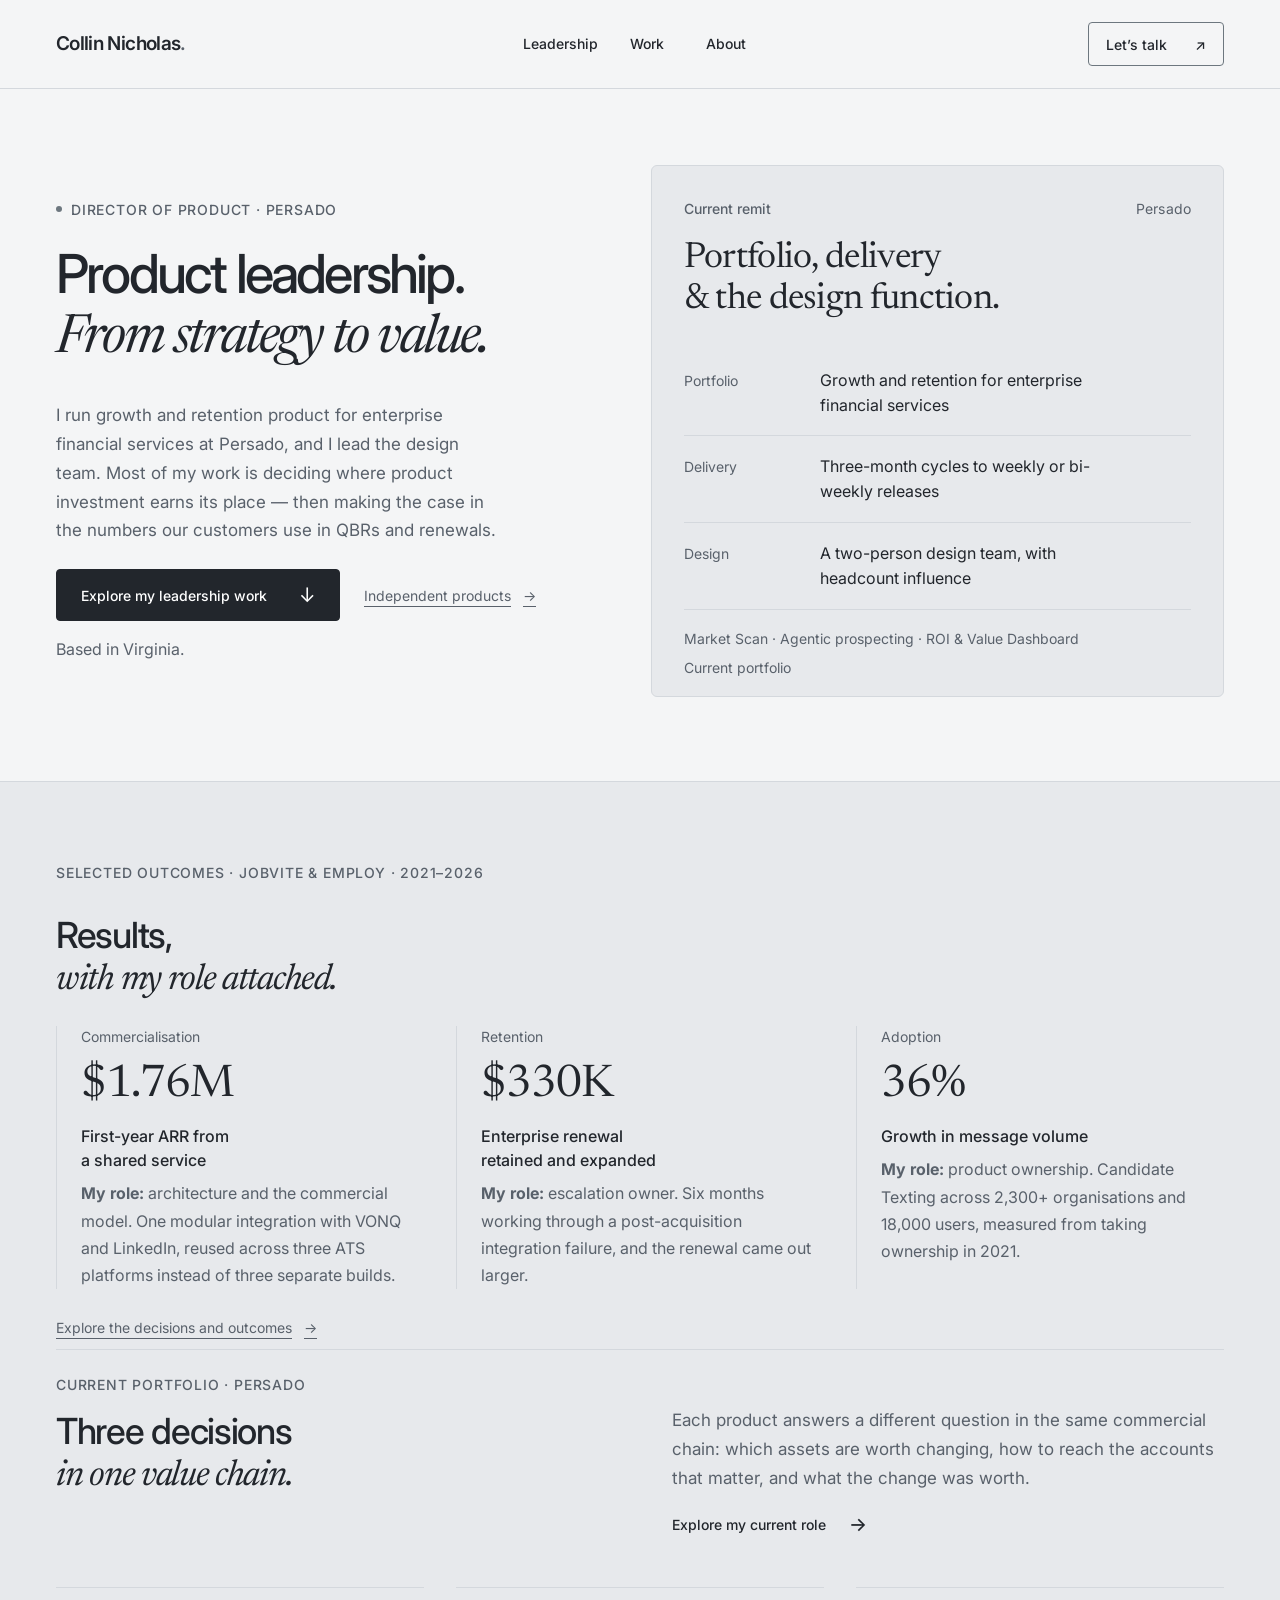
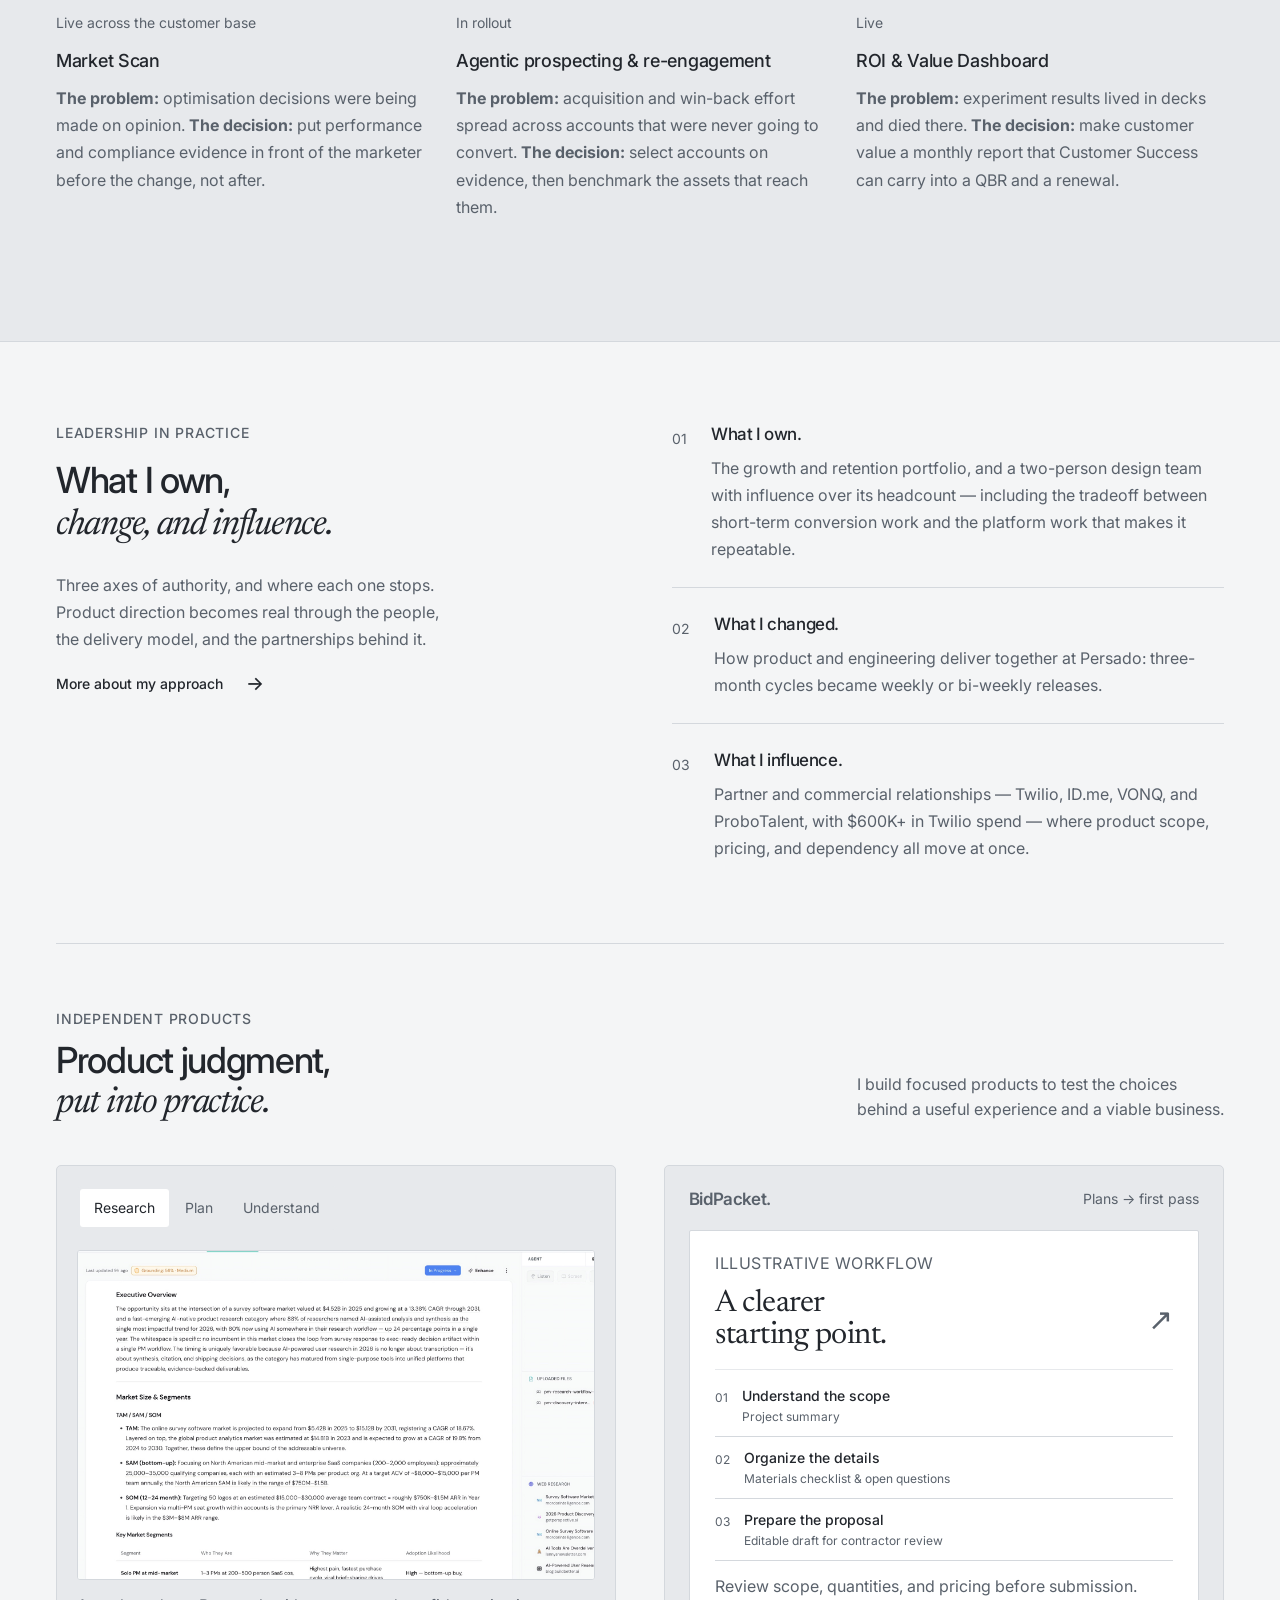
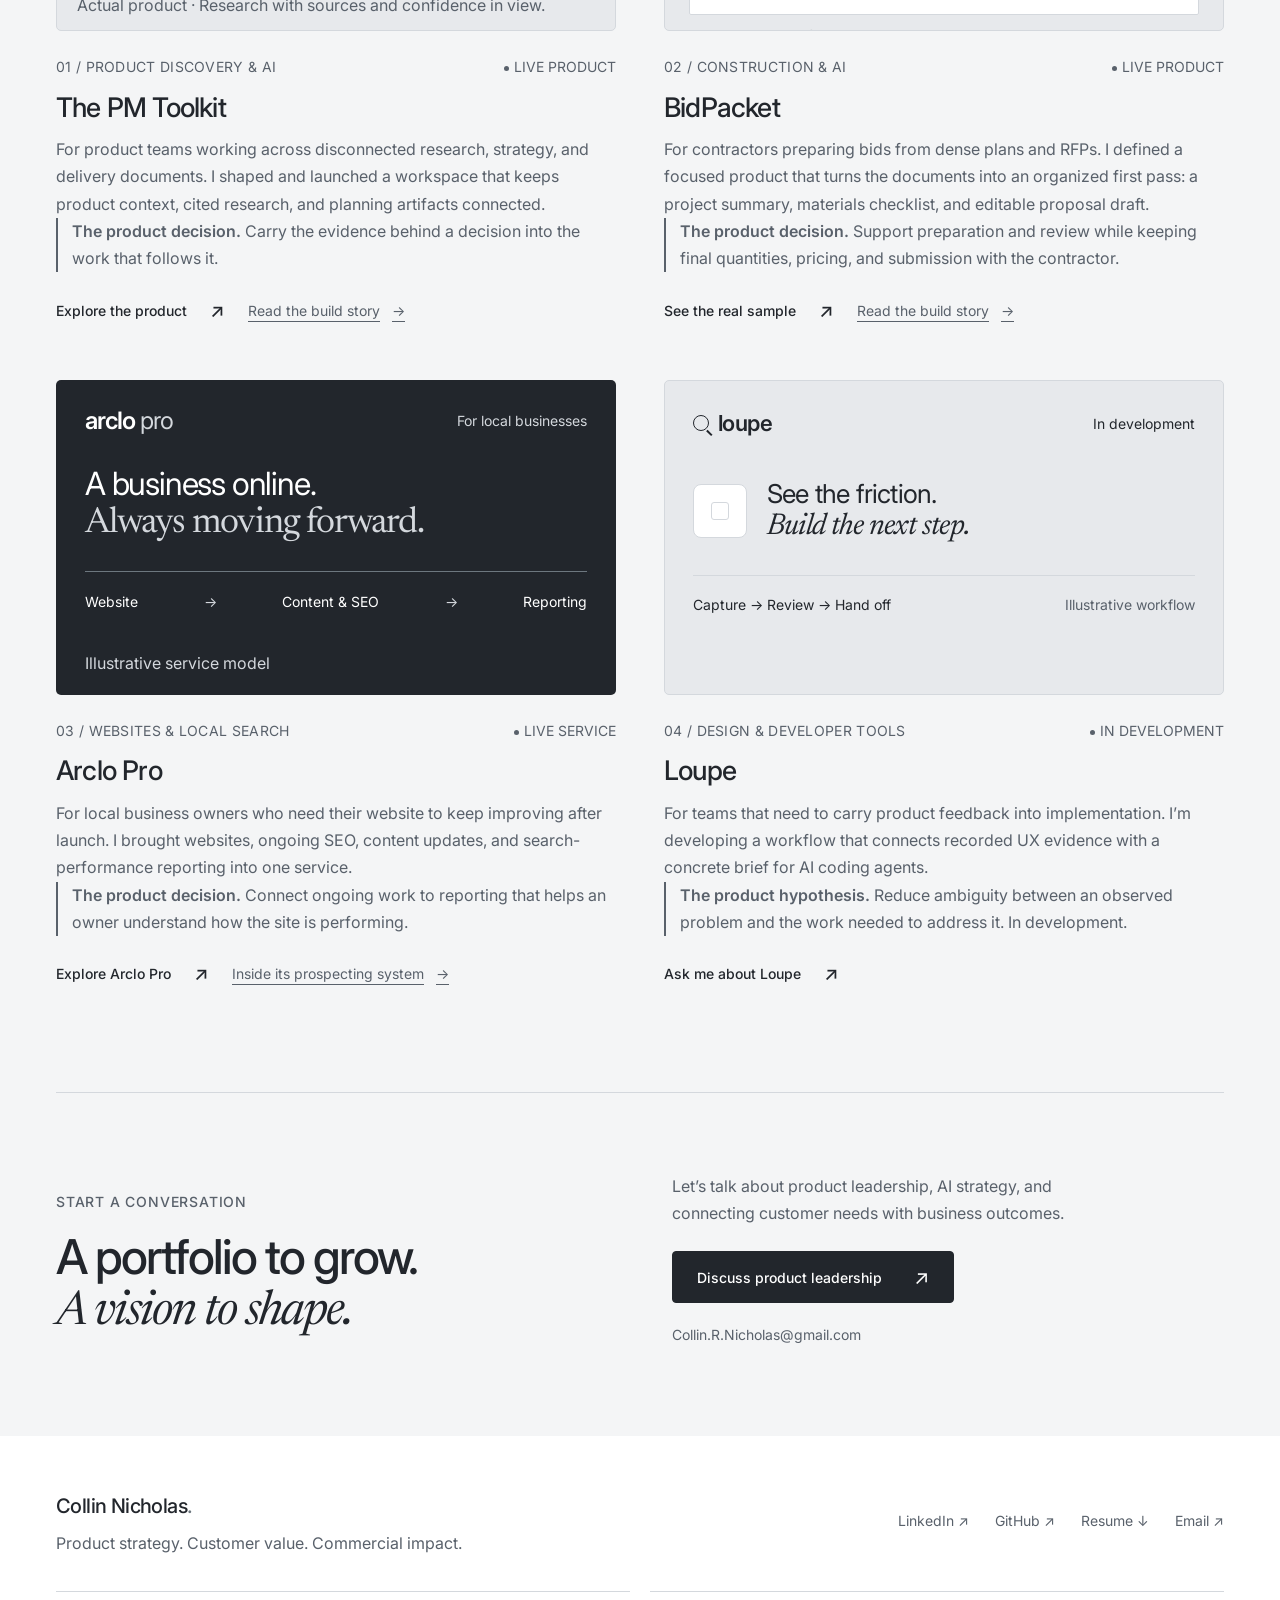
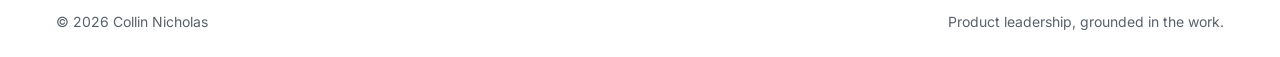
==== commit 1b89f440: "Reposition portfolio copy for an executive reader Outcomes now lead the leadership section and every" ====
--- a/index.html
+++ b/index.html
@@ -36,7 +36,7 @@
     <a href="index.html" class="nav__logo" aria-label="Collin Nicholas — Home">Collin Nicholas<span>.</span></a>
     <div class="nav__links" id="site-navigation">
       <a class="nav__link" href="index.html#leadership">Leadership</a>
-      <a class="nav__link" href="index.html#work">Work</a>
+      <a class="nav__link" href="work.html">Work</a>
       <a class="nav__link" href="about.html">About</a>
     </div>
     <div class="nav__actions">
@@ -51,7 +51,7 @@
   <div class="studio-hero__copy">
     <p class="studio-eyebrow"><span class="status-dot" aria-hidden="true"></span> Director of Product · Persado</p>
     <h1 id="intro-title">Product leadership.<br><em>From strategy to value.</em></h1>
-    <p class="studio-hero__lede">I lead growth and retention products and manage the design team at Persado. My work connects portfolio strategy, commercial judgment, and <span class="keep-phrase">product–engineering</span> collaboration to customer value.</p>
+    <p class="studio-hero__lede">I run growth and retention product for enterprise financial services at Persado, and I lead the design team. Most of my work is deciding where product investment earns its place — then making the case in the numbers our customers use in QBRs and renewals.</p>
     <div class="executive-hero-actions">
       <a class="studio-button" href="#leadership">Explore my leadership work <span aria-hidden="true">↓</span></a>
       <a class="studio-secondary-link" href="#work">Independent products <span aria-hidden="true">→</span></a>
@@ -60,45 +60,46 @@
   </div>
   <figure class="hero-artifact leadership-artifact" aria-labelledby="remit-title">
     <div class="hero-artifact__header"><span>Current remit</span><span class="hero-artifact__type">Persado</span></div>
-    <p class="leadership-artifact__title" id="remit-title">Growth, retention<br>&amp; product design.</p>
+    <p class="leadership-artifact__title" id="remit-title">Portfolio, delivery<br>&amp; the design function.</p>
     <dl class="leadership-map">
-      <div><dt>Growth</dt><dd>Market Scan &amp; agentic prospecting</dd></div>
-      <div><dt>Customer value</dt><dd>ROI &amp; Value Dashboard</dd></div>
-      <div><dt>Product design</dt><dd>Direct team leadership &amp; experience strategy</dd></div>
+      <div><dt>Portfolio</dt><dd>Growth and retention for enterprise financial services</dd></div>
+      <div><dt>Delivery</dt><dd>Three-month cycles to weekly or bi-weekly releases</dd></div>
+      <div><dt>Design</dt><dd>A two-person design team, with headcount influence</dd></div>
     </dl>
-    <figcaption><span>Enterprise financial services</span><span>Current responsibilities</span></figcaption>
+    <figcaption><span>Market Scan · Agentic prospecting · ROI &amp; Value Dashboard</span><span>Current portfolio</span></figcaption>
   </figure>
 </section>
 
 <section class="studio-enterprise" id="leadership" aria-labelledby="enterprise-title">
   <div class="studio-container">
+    <div class="enterprise-history" id="enterprise-impact">
+      <p class="studio-eyebrow">Selected outcomes · Jobvite &amp; Employ · 2021–2026</p>
+      <h2 id="enterprise-title">Results,<br><em>with my role attached.</em></h2>
+      <div class="enterprise-results">
+        <div><span class="proof-context">Commercialisation</span><span class="enterprise-results__number">$1.76M</span><h3>First-year ARR from a shared service</h3><p><strong>My role:</strong> architecture and the commercial model. One modular integration with VONQ and LinkedIn, reused across three ATS platforms instead of three separate builds.</p></div>
+        <div><span class="proof-context">Retention</span><span class="enterprise-results__number">$330K</span><h3>Enterprise renewal retained and expanded</h3><p><strong>My role:</strong> escalation owner. Six months working through a post-acquisition integration failure, and the renewal came out larger.</p></div>
+        <div><span class="proof-context">Adoption</span><span class="enterprise-results__number">36%</span><h3>Growth in message volume</h3><p><strong>My role:</strong> product ownership. Candidate Texting across 2,300+ organisations and 18,000 users, measured from taking ownership in 2021.</p></div>
+      </div>
+      <a class="studio-secondary-link" href="work.html#enterprise">Explore the decisions and outcomes <span aria-hidden="true">→</span></a>
+    </div>
     <div class="enterprise-current">
-      <div><p class="studio-eyebrow">Current portfolio · Persado</p><h2 id="enterprise-title">Connecting growth<br><em>to customer value.</em></h2></div>
-      <div class="enterprise-current__copy"><p>At Persado, I lead growth and retention product for enterprise financial services and directly manage the design team. My portfolio connects opportunity discovery and acquisition with the value customers can see.</p><a class="studio-text-link" href="work.html#persado">Explore my current role <span aria-hidden="true">→</span></a></div>
+      <div><p class="studio-eyebrow">Current portfolio · Persado</p><h2>Three decisions<br><em>in one value chain.</em></h2></div>
+      <div class="enterprise-current__copy"><p>Each product answers a different question in the same commercial chain: which assets are worth changing, how to reach the accounts that matter, and what the change was worth.</p><a class="studio-text-link" href="work.html#persado">Explore my current role <span aria-hidden="true">→</span></a></div>
     </div>
     <div class="leadership-remit" aria-label="Current Persado portfolio">
-      <article><h3>Market Scan</h3><p>AI asset intelligence that reviews marketing content for performance and compliance risk, then prioritizes improvement opportunities.</p></article>
-      <article><h3>Agentic prospecting</h3><p>An engine for account selection, asset benchmarking, and evidence-backed outreach, rolling out across U.S. banking.</p></article>
-      <article><h3>ROI &amp; Value Dashboard</h3><p>Monthly reporting from experiment results, used in customer QBRs and renewal discussions.</p></article>
-    </div>
-    <div class="enterprise-history" id="enterprise-impact">
-      <p class="studio-eyebrow">Selected outcomes · Jobvite · 2021–2025</p>
-      <div class="enterprise-results">
-        <div><span class="proof-context">Commercialization</span><span class="enterprise-results__number">$1.76M</span><h3>First-year shared-service ARR</h3><p>Architected a shared integration across three ATS platforms, creating a reusable offering across the product portfolio.</p></div>
-        <div><span class="proof-context">Adoption</span><span class="enterprise-results__number">36%</span><h3>YoY customer-activity growth</h3><p>Owned Candidate Texting across 2,300+ organizations and 18,000 users; SMS volume grew 10% year over year.</p></div>
-        <div><span class="proof-context">Enterprise change</span><span class="enterprise-results__number">1,500</span><h3>Customers in an enterprise UI rollout</h3><p>Led a nine-month transformation with cross-functional leadership alignment and a three-wave rollout.</p></div>
-      </div>
-      <a class="studio-secondary-link" href="work.html#enterprise">Explore the decisions and outcomes <span aria-hidden="true">→</span></a>
+      <article><span class="proof-context">Live across the customer base</span><h3>Market Scan</h3><p><strong>The problem:</strong> optimisation decisions were being made on opinion. <strong>The decision:</strong> put performance and compliance evidence in front of the marketer before the change, not after.</p></article>
+      <article><span class="proof-context">In rollout</span><h3>Agentic prospecting &amp; re-engagement</h3><p><strong>The problem:</strong> acquisition and win-back effort spread across accounts that were never going to convert. <strong>The decision:</strong> select accounts on evidence, then benchmark the assets that reach them.</p></article>
+      <article><span class="proof-context">Live</span><h3>ROI &amp; Value Dashboard</h3><p><strong>The problem:</strong> experiment results lived in decks and died there. <strong>The decision:</strong> make customer value a monthly report that Customer Success can carry into a QBR and a renewal.</p></article>
     </div>
   </div>
 </section>
 
 <section class="studio-approach studio-container" aria-labelledby="approach-title">
-  <div><p class="studio-eyebrow">Leadership in practice</p><h2 id="approach-title">Leading the people,<br><em>partners, and delivery.</em></h2><p class="studio-approach__intro">Product direction becomes real through the organization behind it. My scope spans direct team leadership, partner relationships, and how product and engineering deliver together.</p><a class="studio-text-link" href="about.html">More about my approach <span aria-hidden="true">→</span></a></div>
+  <div><p class="studio-eyebrow">Leadership in practice</p><h2 id="approach-title">What I own,<br><em>change, and influence.</em></h2><p class="studio-approach__intro">Three axes of authority, and where each one stops. Product direction becomes real through the people, the delivery model, and the partnerships behind it.</p><a class="studio-text-link" href="about.html">More about my approach <span aria-hidden="true">→</span></a></div>
   <ol class="approach-list">
-    <li><span aria-hidden="true">01</span><div><h3>People and design leadership.</h3><p>I directly manage Persado’s design team. Earlier, at MicroStrategy, I managed about ten direct reports.</p></div></li>
-    <li><span aria-hidden="true">02</span><div><h3>Product and engineering alignment.</h3><p>At Persado, I reshaped how product and engineering deliver together, rebuilding collaboration to help the teams ship earlier.</p></div></li>
-    <li><span aria-hidden="true">03</span><div><h3>Partner and commercial management.</h3><p>At Employ, I managed relationships with Twilio, ID.me, VONQ, and ProboTalent, including $600K+ in Twilio spend.</p></div></li>
+    <li><span aria-hidden="true">01</span><div><h3>What I own.</h3><p>The growth and retention portfolio, and a two-person design team with influence over its headcount — including the tradeoff between short-term conversion work and the platform work that makes it repeatable.</p></div></li>
+    <li><span aria-hidden="true">02</span><div><h3>What I changed.</h3><p>How product and engineering deliver together at Persado: three-month cycles became weekly or bi-weekly releases.</p></div></li>
+    <li><span aria-hidden="true">03</span><div><h3>What I influence.</h3><p>Partner and commercial relationships — Twilio, ID.me, VONQ, and ProboTalent, with $600K+ in Twilio spend — where product scope, pricing, and dependency all move at once.</p></div></li>
   </ol>
 </section>
 
--- a/css/editorial-home.css
+++ b/css/editorial-home.css
@@ -294,3 +294,26 @@
   .portfolio-home .studio-contact { gap: var(--editorial-space-lg); padding-block: var(--editorial-space-2xl); }
   .portfolio-home .footer { padding-block: var(--editorial-space-lg) var(--editorial-space-md); }
 }
+
+/* Outcomes lead the leadership section; the portfolio becomes the proof that follows. */
+.portfolio-home .studio-enterprise > .studio-container > .enterprise-history:first-child {
+  border-top: 0;
+  padding-top: 0;
+}
+.portfolio-home .enterprise-history h2 {
+  font: 500 36px/1.15 var(--studio-sans);
+  letter-spacing: -1.3px;
+  margin: 0 0 var(--editorial-space-md);
+}
+.portfolio-home .enterprise-history h2 em {
+  font-family: var(--studio-serif);
+  font-weight: 400;
+}
+.portfolio-home .enterprise-current {
+  border-top: 1px solid var(--color-border);
+  padding-top: var(--editorial-space-md);
+}
+
+@media (max-width: 700px) {
+  .portfolio-home .enterprise-history h2 { font-size: 32px; }
+}
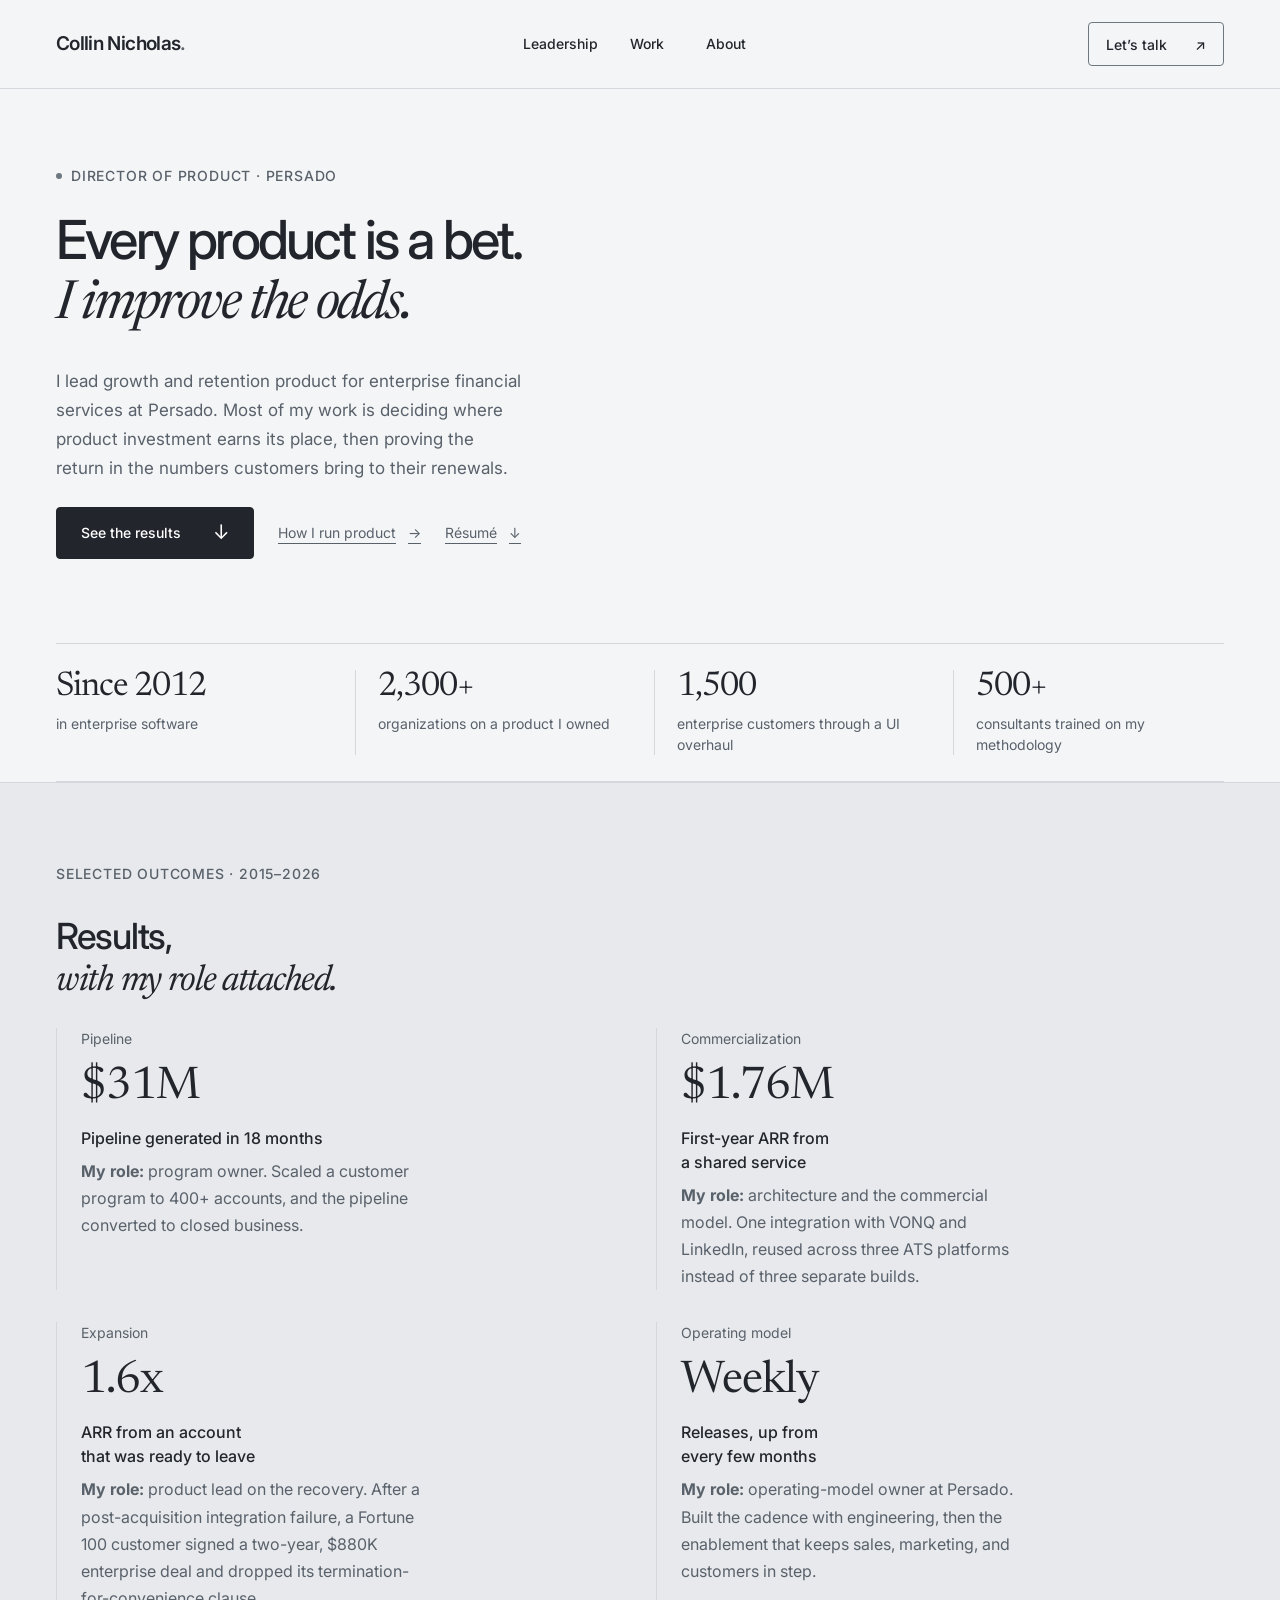
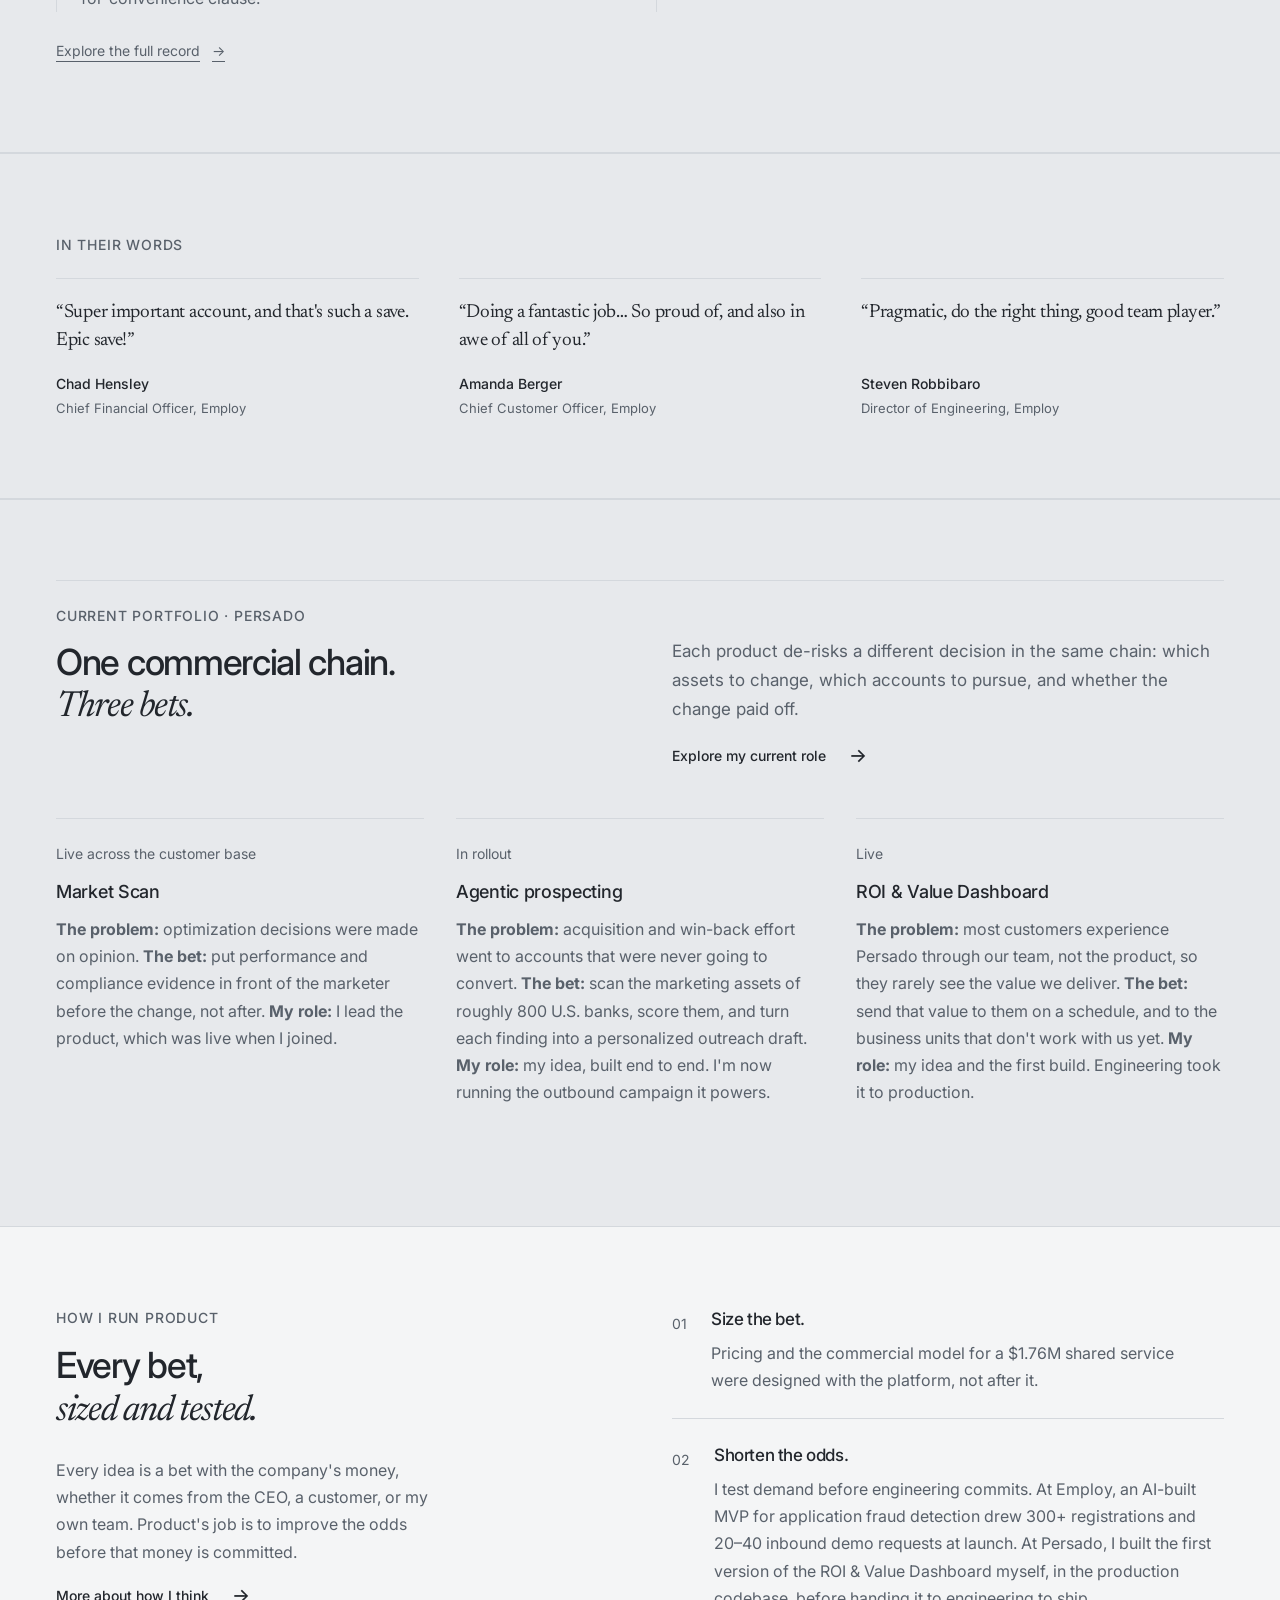
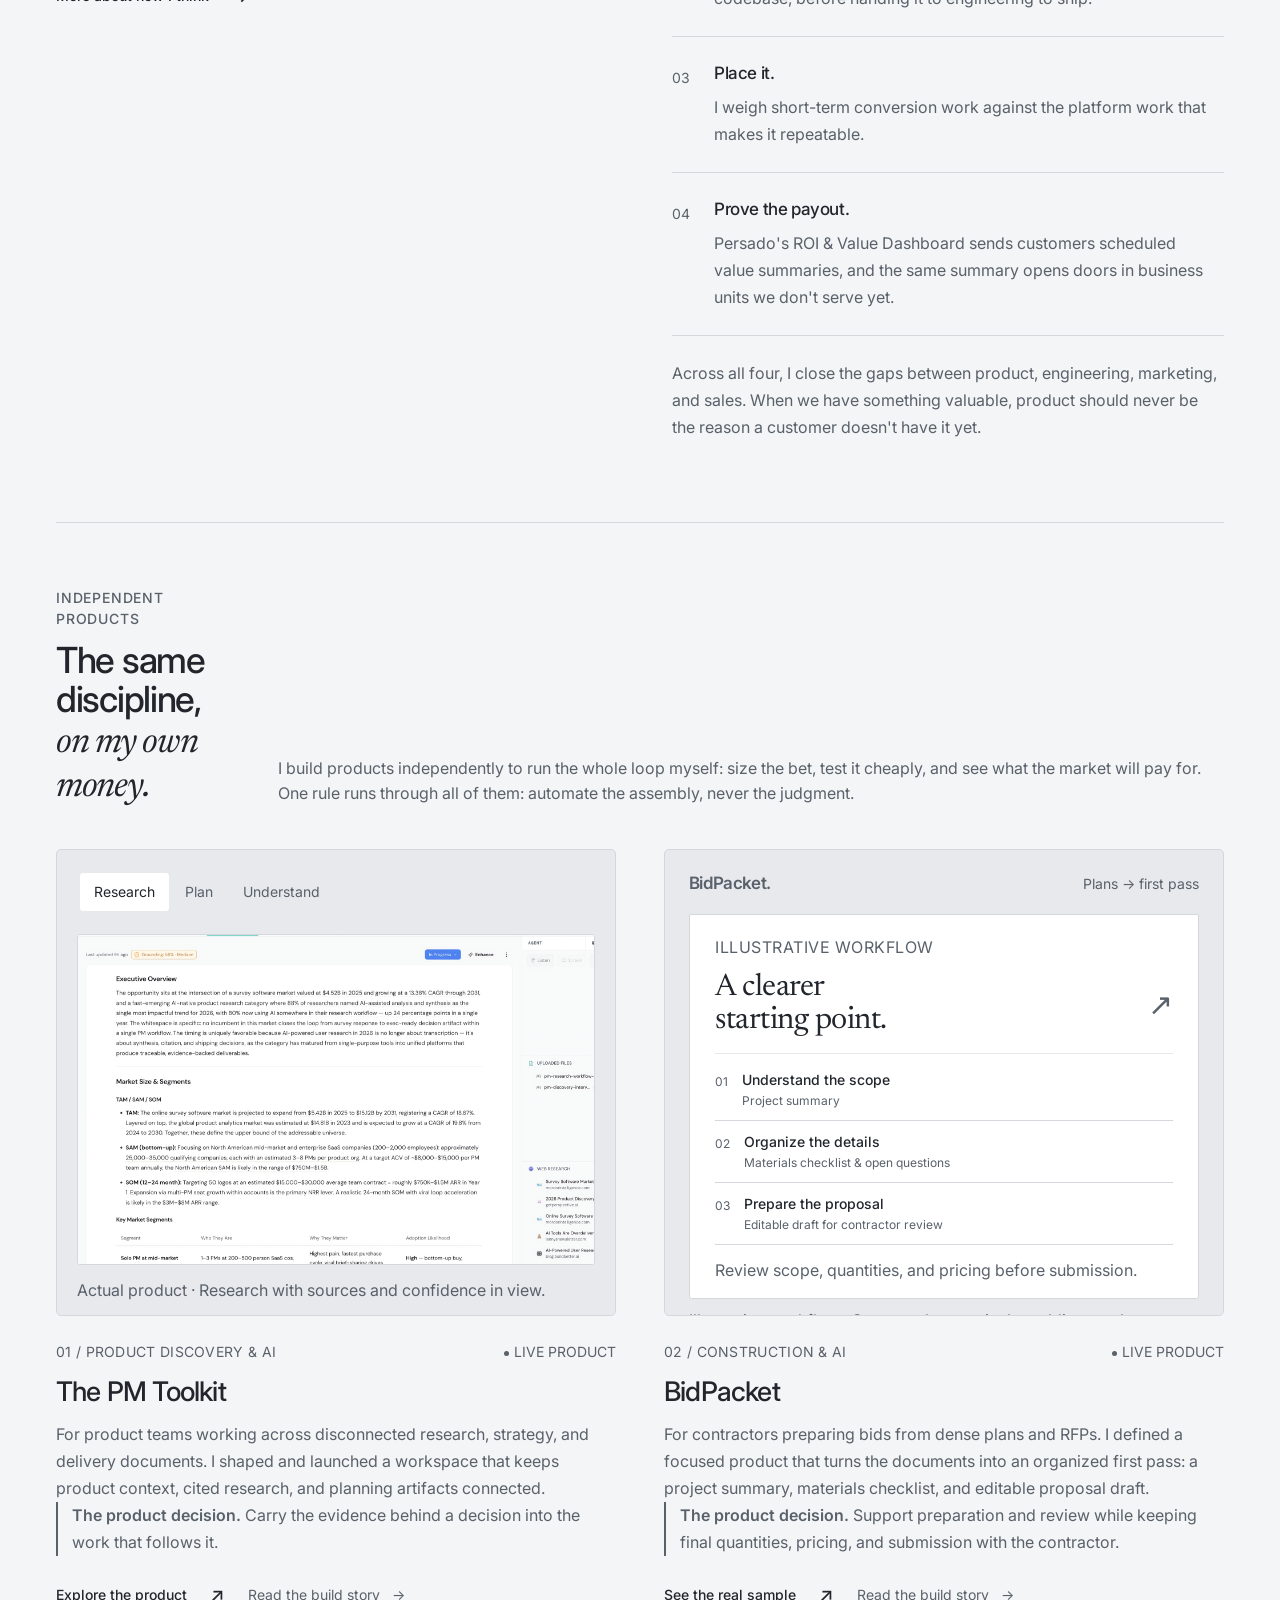
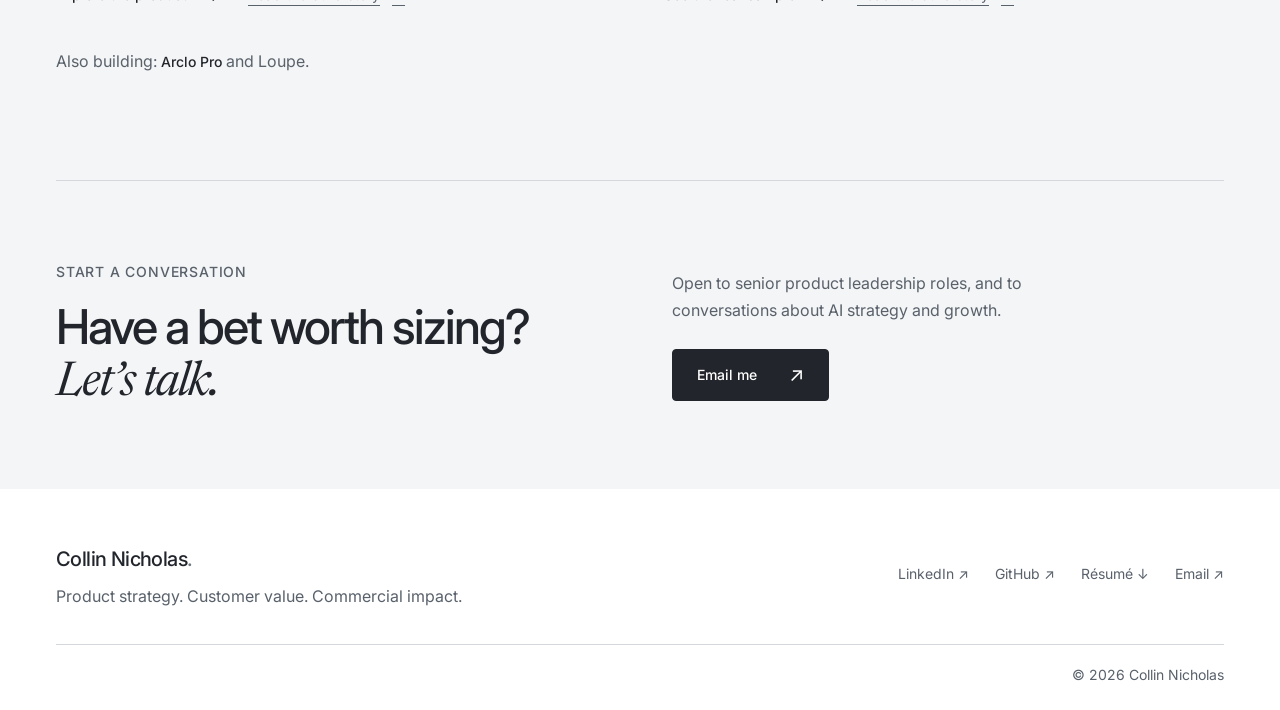
==== commit c95fb9d4: "Rewrite the site copy around the bet framing Home now leads with a single-column hero, a four-stat p" ====
--- a/index.html
+++ b/index.html
@@ -5,12 +5,12 @@
 <meta name="viewport" content="width=device-width, initial-scale=1.0">
 <meta name="theme-color" content="#f6f5f1">
 <link rel="icon" type="image/svg+xml" href="assets/favicon.svg">
-<title>Collin Nicholas — Product strategy, growth &amp; customer value</title>
-<meta name="description" content="Director of Product at Persado. Product portfolio leadership across AI, growth, retention, and design, with a record of commercialization, adoption, and enterprise delivery.">
+<title>Collin Nicholas — Product leader</title>
+<meta name="description" content="Product leader who treats every roadmap decision as a bet with the company's money. Director of Product at Persado; $1.76M first-year ARR, $31M in pipeline, 1,500-customer rollouts.">
 <meta property="og:type" content="website">
 <meta property="og:url" content="https://collinnicholas.com/">
-<meta property="og:title" content="Collin Nicholas — Product strategy, growth &amp; customer value">
-<meta property="og:description" content="Director of Product at Persado. Explore portfolio leadership, enterprise outcomes, and independent product work.">
+<meta property="og:title" content="Collin Nicholas — Product leader">
+<meta property="og:description" content="Product leader who treats every roadmap decision as a bet with the company's money. Director of Product at Persado; $1.76M first-year ARR, $31M in pipeline, 1,500-customer rollouts.">
 <meta name="twitter:card" content="summary">
 <link rel="canonical" href="https://collinnicholas.com/">
 <link rel="preconnect" href="https://fonts.googleapis.com">
@@ -24,7 +24,7 @@
 <link rel="stylesheet" href="css/motion.css">
 <link rel="stylesheet" href="css/executive.css">
 <link rel="stylesheet" href="css/editorial-home.css">
-<script type="application/ld+json">{"@context":"https://schema.org","@type":"Person","name":"Collin Nicholas","url":"https://collinnicholas.com/","jobTitle":"Director of Product","worksFor":{"@type":"Organization","name":"Persado"},"sameAs":["https://www.linkedin.com/in/collinnicholas/","https://github.com/collinrnicholas"]}</script>
+<script type="application/ld+json">{"@context":"https://***@type":"Person","name":"Collin Nicholas","url":"https://collinnicholas.com/","jobTitle":"Director of Product","worksFor":{"@type":"Organization","name":"Persado"},"sameAs":["https://www.linkedin.com/in/collinnicholas/","https://github.com/collinrnicholas"]}</script>
 <script src="js/studio.js" defer></script>
 <script src="js/motion.js" defer></script>
 <script src="js/editorial-home.js" defer></script>
@@ -35,7 +35,7 @@
   <div class="container nav__inner">
     <a href="index.html" class="nav__logo" aria-label="Collin Nicholas — Home">Collin Nicholas<span>.</span></a>
     <div class="nav__links" id="site-navigation">
-      <a class="nav__link" href="index.html#leadership">Leadership</a>
+      <a class="nav__link" href="index.html#results">Leadership</a>
       <a class="nav__link" href="work.html">Work</a>
       <a class="nav__link" href="about.html">About</a>
     </div>
@@ -47,66 +47,87 @@
 </nav>
 
 <main id="main-content">
-<section class="studio-hero studio-container" aria-labelledby="intro-title">
+<section class="studio-hero studio-hero--solo studio-container" aria-labelledby="intro-title">
   <div class="studio-hero__copy">
     <p class="studio-eyebrow"><span class="status-dot" aria-hidden="true"></span> Director of Product · Persado</p>
-    <h1 id="intro-title">Product leadership.<br><em>From strategy to value.</em></h1>
-    <p class="studio-hero__lede">I run growth and retention product for enterprise financial services at Persado, and I lead the design team. Most of my work is deciding where product investment earns its place — then making the case in the numbers our customers use in QBRs and renewals.</p>
+    <h1 id="intro-title">Every product is a bet.<br><em>I improve the odds.</em></h1>
+    <p class="studio-hero__lede">I lead growth and retention product for enterprise financial services at Persado. Most of my work is deciding where product investment earns its place, then proving the return in the numbers customers bring to their renewals.</p>
     <div class="executive-hero-actions">
-      <a class="studio-button" href="#leadership">Explore my leadership work <span aria-hidden="true">↓</span></a>
-      <a class="studio-secondary-link" href="#work">Independent products <span aria-hidden="true">→</span></a>
-    </div>
-    <p class="studio-hero__location">Based in Virginia.</p>
-  </div>
-  <figure class="hero-artifact leadership-artifact" aria-labelledby="remit-title">
-    <div class="hero-artifact__header"><span>Current remit</span><span class="hero-artifact__type">Persado</span></div>
-    <p class="leadership-artifact__title" id="remit-title">Portfolio, delivery<br>&amp; the design function.</p>
-    <dl class="leadership-map">
-      <div><dt>Portfolio</dt><dd>Growth and retention for enterprise financial services</dd></div>
-      <div><dt>Delivery</dt><dd>Three-month cycles to weekly or bi-weekly releases</dd></div>
-      <div><dt>Design</dt><dd>A two-person design team, with headcount influence</dd></div>
-    </dl>
-    <figcaption><span>Market Scan · Agentic prospecting · ROI &amp; Value Dashboard</span><span>Current portfolio</span></figcaption>
-  </figure>
-</section>
-
-<section class="studio-enterprise" id="leadership" aria-labelledby="enterprise-title">
-  <div class="studio-container">
-    <div class="enterprise-history" id="enterprise-impact">
-      <p class="studio-eyebrow">Selected outcomes · Jobvite &amp; Employ · 2021–2026</p>
-      <h2 id="enterprise-title">Results,<br><em>with my role attached.</em></h2>
-      <div class="enterprise-results">
-        <div><span class="proof-context">Commercialisation</span><span class="enterprise-results__number">$1.76M</span><h3>First-year ARR from a shared service</h3><p><strong>My role:</strong> architecture and the commercial model. One modular integration with VONQ and LinkedIn, reused across three ATS platforms instead of three separate builds.</p></div>
-        <div><span class="proof-context">Retention</span><span class="enterprise-results__number">$330K</span><h3>Enterprise renewal retained and expanded</h3><p><strong>My role:</strong> escalation owner. Six months working through a post-acquisition integration failure, and the renewal came out larger.</p></div>
-        <div><span class="proof-context">Adoption</span><span class="enterprise-results__number">36%</span><h3>Growth in message volume</h3><p><strong>My role:</strong> product ownership. Candidate Texting across 2,300+ organisations and 18,000 users, measured from taking ownership in 2021.</p></div>
-      </div>
-      <a class="studio-secondary-link" href="work.html#enterprise">Explore the decisions and outcomes <span aria-hidden="true">→</span></a>
-    </div>
-    <div class="enterprise-current">
-      <div><p class="studio-eyebrow">Current portfolio · Persado</p><h2>Three decisions<br><em>in one value chain.</em></h2></div>
-      <div class="enterprise-current__copy"><p>Each product answers a different question in the same commercial chain: which assets are worth changing, how to reach the accounts that matter, and what the change was worth.</p><a class="studio-text-link" href="work.html#persado">Explore my current role <span aria-hidden="true">→</span></a></div>
-    </div>
-    <div class="leadership-remit" aria-label="Current Persado portfolio">
-      <article><span class="proof-context">Live across the customer base</span><h3>Market Scan</h3><p><strong>The problem:</strong> optimisation decisions were being made on opinion. <strong>The decision:</strong> put performance and compliance evidence in front of the marketer before the change, not after.</p></article>
-      <article><span class="proof-context">In rollout</span><h3>Agentic prospecting &amp; re-engagement</h3><p><strong>The problem:</strong> acquisition and win-back effort spread across accounts that were never going to convert. <strong>The decision:</strong> select accounts on evidence, then benchmark the assets that reach them.</p></article>
-      <article><span class="proof-context">Live</span><h3>ROI &amp; Value Dashboard</h3><p><strong>The problem:</strong> experiment results lived in decks and died there. <strong>The decision:</strong> make customer value a monthly report that Customer Success can carry into a QBR and a renewal.</p></article>
+      <a class="studio-button" href="#results">See the results <span aria-hidden="true">↓</span></a>
+      <a class="studio-secondary-link" href="#how">How I run product <span aria-hidden="true">→</span></a>
+      <a class="studio-secondary-link" href="Collin_Nicholas_Resume.pdf" download>Résumé <span aria-hidden="true">↓</span></a>
     </div>
   </div>
 </section>
 
-<section class="studio-approach studio-container" aria-labelledby="approach-title">
-  <div><p class="studio-eyebrow">Leadership in practice</p><h2 id="approach-title">What I own,<br><em>change, and influence.</em></h2><p class="studio-approach__intro">Three axes of authority, and where each one stops. Product direction becomes real through the people, the delivery model, and the partnerships behind it.</p><a class="studio-text-link" href="about.html">More about my approach <span aria-hidden="true">→</span></a></div>
-  <ol class="approach-list">
-    <li><span aria-hidden="true">01</span><div><h3>What I own.</h3><p>The growth and retention portfolio, and a two-person design team with influence over its headcount — including the tradeoff between short-term conversion work and the platform work that makes it repeatable.</p></div></li>
-    <li><span aria-hidden="true">02</span><div><h3>What I changed.</h3><p>How product and engineering deliver together at Persado: three-month cycles became weekly or bi-weekly releases.</p></div></li>
-    <li><span aria-hidden="true">03</span><div><h3>What I influence.</h3><p>Partner and commercial relationships — Twilio, ID.me, VONQ, and ProboTalent, with $600K+ in Twilio spend — where product scope, pricing, and dependency all move at once.</p></div></li>
-  </ol>
+<section class="studio-container" aria-label="At a glance">
+  <div class="proof-strip">
+    <div><span class="proof-strip__number">Since 2012</span><span class="proof-strip__label">in enterprise software</span></div>
+    <div><span class="proof-strip__number">2,300+</span><span class="proof-strip__label">organizations on a product I owned</span></div>
+    <div><span class="proof-strip__number">1,500</span><span class="proof-strip__label">enterprise customers through a UI overhaul</span></div>
+    <div><span class="proof-strip__number">500+</span><span class="proof-strip__label">consultants trained on my methodology</span></div>
+  </div>
+</section>
+
+<section class="studio-enterprise" id="results" aria-labelledby="results-title">
+  <div class="studio-container">
+    <div class="enterprise-history">
+      <p class="studio-eyebrow">Selected outcomes · 2015–2026</p>
+      <h2 id="results-title">Results,<br><em>with my role attached.</em></h2>
+      <div class="enterprise-results enterprise-results--quad">
+        <div><span class="proof-context">Pipeline</span><span class="enterprise-results__number">$31M</span><h3>Pipeline generated in 18 months</h3><p><strong>My role:</strong> program owner. Scaled a customer program to 400+ accounts, and the pipeline converted to closed business. <!-- TODO: closed revenue figure --></p></div>
+        <div><span class="proof-context">Commercialization</span><span class="enterprise-results__number">$1.76M</span><h3>First-year ARR from a shared service</h3><p><strong>My role:</strong> architecture and the commercial model. One integration with VONQ and LinkedIn, reused across three ATS platforms instead of three separate builds.</p></div>
+        <div><span class="proof-context">Expansion</span><span class="enterprise-results__number">1.6x</span><h3>ARR from an account that was ready to leave</h3><p><strong>My role:</strong> product lead on the recovery. After a post-acquisition integration failure, a Fortune 100 customer signed a two-year, $880K enterprise deal and dropped its termination-for-convenience clause.</p></div>
+        <div><span class="proof-context">Operating model</span><span class="enterprise-results__number">Weekly</span><h3>Releases, up from every few months</h3><p><strong>My role:</strong> operating-model owner at Persado. Built the cadence with engineering, then the enablement that keeps sales, marketing, and customers in step.</p></div>
+      </div>
+      <a class="studio-secondary-link" href="work.html#enterprise">Explore the full record <span aria-hidden="true">→</span></a>
+    </div>
+  </div>
+</section>
+
+<!-- TODO: quotes pending approval from each person before publishing -->
+<section class="studio-enterprise" aria-label="In their words">
+  <div class="studio-container">
+    <p class="studio-eyebrow">In their words</p>
+    <div class="quote-grid">
+      <blockquote class="quote-card"><p>“Super important account, and that's such a save. Epic save!”</p><footer><strong>Chad Hensley</strong><span>Chief Financial Officer, Employ</span></footer></blockquote>
+      <blockquote class="quote-card"><p>“Doing a fantastic job… So proud of, and also in awe of all of you.”</p><footer><strong>Amanda Berger</strong><span>Chief Customer Officer, Employ</span></footer></blockquote>
+      <blockquote class="quote-card"><p>“Pragmatic, do the right thing, good team player.”</p><footer><strong>Steven Robbibaro</strong><span>Director of Engineering, Employ</span></footer></blockquote>
+    </div>
+  </div>
+</section>
+
+<section class="studio-enterprise" id="portfolio" aria-labelledby="portfolio-title">
+  <div class="studio-container">
+    <div class="enterprise-current">
+      <div><p class="studio-eyebrow">Current portfolio · Persado</p><h2 id="portfolio-title">One commercial chain.<br><em>Three bets.</em></h2></div>
+      <div class="enterprise-current__copy"><p>Each product de-risks a different decision in the same chain: which assets to change, which accounts to pursue, and whether the change paid off.</p><a class="studio-text-link" href="work.html#persado">Explore my current role <span aria-hidden="true">→</span></a></div>
+    </div>
+    <div class="leadership-remit" aria-label="Current Persado portfolio">
+      <article><span class="proof-context">Live across the customer base</span><h3>Market Scan</h3><p><strong>The problem:</strong> optimization decisions were made on opinion. <strong>The bet:</strong> put performance and compliance evidence in front of the marketer before the change, not after. <strong>My role:</strong> I lead the product, which was live when I joined.</p></article>
+      <article><span class="proof-context">In rollout</span><h3>Agentic prospecting</h3><p><strong>The problem:</strong> acquisition and win-back effort went to accounts that were never going to convert. <strong>The bet:</strong> scan the marketing assets of roughly 800 U.S. banks, score them, and turn each finding into a personalized outreach draft. <strong>My role:</strong> my idea, built end to end. I'm now running the outbound campaign it powers.</p></article>
+      <article><span class="proof-context">Live</span><h3>ROI &amp; Value Dashboard</h3><p><strong>The problem:</strong> most customers experience Persado through our team, not the product, so they rarely see the value we deliver. <strong>The bet:</strong> send that value to them on a schedule, and to the business units that don't work with us yet. <strong>My role:</strong> my idea and the first build. Engineering took it to production.</p></article>
+    </div>
+  </div>
+</section>
+
+<section class="studio-approach studio-container" id="how" aria-labelledby="how-title">
+  <div><p class="studio-eyebrow">How I run product</p><h2 id="how-title">Every bet,<br><em>sized and tested.</em></h2><p class="studio-approach__intro">Every idea is a bet with the company's money, whether it comes from the CEO, a customer, or my own team. Product's job is to improve the odds before that money is committed.</p><a class="studio-text-link" href="about.html">More about how I think <span aria-hidden="true">→</span></a></div>
+  <div>
+    <ol class="approach-list">
+      <li><span aria-hidden="true">01</span><div><h3>Size the bet.</h3><p>Pricing and the commercial model for a $1.76M shared service were designed with the platform, not after it.</p></div></li>
+      <li><span aria-hidden="true">02</span><div><h3>Shorten the odds.</h3><p>I test demand before engineering commits. At Employ, an AI-built MVP for application fraud detection drew 300+ registrations and 20–40 inbound demo requests at launch. At Persado, I built the first version of the ROI &amp; Value Dashboard myself, in the production codebase, before handing it to engineering to ship.</p></div></li>
+      <li><span aria-hidden="true">03</span><div><h3>Place it.</h3><p>I weigh short-term conversion work against the platform work that makes it repeatable.</p></div></li>
+      <li><span aria-hidden="true">04</span><div><h3>Prove the payout.</h3><p>Persado's ROI &amp; Value Dashboard sends customers scheduled value summaries, and the same summary opens doors in business units we don't serve yet.</p></div></li>
+    </ol>
+    <p class="approach-closing">Across all four, I close the gaps between product, engineering, marketing, and sales. When we have something valuable, product should never be the reason a customer doesn't have it yet.</p>
+  </div>
 </section>
 
 <section class="studio-work studio-container" id="work" aria-labelledby="work-title">
   <div class="studio-section-heading">
-    <div><p class="studio-eyebrow">Independent products</p><h2 id="work-title">Product judgment,<br><em>put into practice.</em></h2></div>
-    <p>I build focused products to test the choices<br>behind a useful experience and a viable business.</p>
+    <div><p class="studio-eyebrow">Independent products</p><h2 id="work-title">The same discipline,<br><em>on my own money.</em></h2></div>
+    <p>I build products independently to run the whole loop myself: size the bet, test it cheaply, and see what the market will pay for. One rule runs through all of them: automate the assembly, never the judgment.</p>
   </div>
   <div class="work-pair">
     <article class="work-feature" aria-labelledby="pm-title">
@@ -157,42 +178,16 @@
       <div class="work-feature__links"><a class="studio-text-link" href="https://bidpacket.co/demo" target="_blank" rel="noopener">See the real sample <span aria-hidden="true">↗</span></a><a class="studio-secondary-link" href="projects/bidpacket.html">Read the build story <span aria-hidden="true">→</span></a></div>
     </article>
   </div>
-  <div class="work-pair work-pair--secondary">
-    <article class="work-feature" aria-labelledby="arclo-title">
-      <div class="arclo-artifact">
-        <div class="arclo-artifact__topline"><span>arclo<span> pro</span></span><span>For local businesses</span></div>
-        <p>A business online.<br><em>Always moving forward.</em></p>
-        <div class="arclo-flow" aria-label="Arclo Pro service workflow"><span>Website</span><span aria-hidden="true">→</span><span>Content &amp; SEO</span><span aria-hidden="true">→</span><span>Reporting</span></div>
-        <span class="artifact-disclaimer">Illustrative service model</span>
-      </div>
-      <div class="work-feature__meta"><span>03 / Websites &amp; local search</span><span class="project-status">Live service</span></div>
-      <h3 id="arclo-title">Arclo Pro</h3>
-      <p>For local business owners who need their website to keep improving after launch. I brought websites, ongoing SEO, content updates, and search-performance reporting into one service.</p>
-      <p class="work-feature__value"><strong>The product decision.</strong> Connect ongoing work to reporting that helps an owner understand how the site is performing.</p>
-      <div class="work-feature__links"><a class="studio-text-link" href="https://arclo.pro/" target="_blank" rel="noopener">Explore Arclo Pro <span aria-hidden="true">↗</span></a><a class="studio-secondary-link" href="projects/arclo-prospecting.html">Inside its prospecting system <span aria-hidden="true">→</span></a></div>
-    </article>
-    <article class="work-feature" aria-labelledby="loupe-title">
-      <div class="loupe-artifact">
-        <div class="loupe-artifact__topline"><span><span class="loupe-symbol" aria-hidden="true"></span>loupe</span><span>In development</span></div>
-        <div class="loupe-artifact__body"><span class="loupe-focus" aria-hidden="true"><span></span></span><p>See the friction.<br><em>Build the next step.</em></p></div>
-        <div class="loupe-artifact__bottom"><span>Capture → Review → Hand off</span><span>Illustrative workflow</span></div>
-      </div>
-      <div class="work-feature__meta"><span>04 / Design &amp; developer tools</span><span class="project-status project-status--development">In development</span></div>
-      <h3 id="loupe-title">Loupe</h3>
-      <p>For teams that need to carry product feedback into implementation. I’m developing a workflow that connects recorded UX evidence with a concrete brief for AI coding agents.</p>
-      <p class="work-feature__value"><strong>The product hypothesis.</strong> Reduce ambiguity between an observed problem and the work needed to address it. In development.</p>
-      <div class="work-feature__links"><a class="studio-text-link" href="mailto:Collin.R.Nicholas@gmail.com?subject=Loupe%20project">Ask me about Loupe <span aria-hidden="true">↗</span></a></div>
-    </article>
-  </div>
+  <p class="also-building">Also building: <a class="studio-text-link" href="https://arclo.pro/" target="_blank" rel="noopener">Arclo Pro</a> and Loupe.</p>
 </section>
 
 <section class="studio-contact studio-container" id="contact" aria-labelledby="contact-title">
-  <div><p class="studio-eyebrow">Start a conversation</p><h2 id="contact-title">A portfolio to grow.<br><em>A vision to shape.</em></h2></div>
-  <div class="studio-contact__action"><p>Let’s talk about product leadership, AI strategy, and connecting customer needs with business outcomes.</p><a class="studio-button" href="mailto:Collin.R.Nicholas@gmail.com">Discuss product leadership <span aria-hidden="true">↗</span></a><a class="studio-contact__email" href="mailto:Collin.R.Nicholas@gmail.com">Collin.R.Nicholas@gmail.com</a></div>
+  <div><p class="studio-eyebrow">Start a conversation</p><h2 id="contact-title">Have a bet worth sizing?<br><em>Let’s talk.</em></h2></div>
+  <div class="studio-contact__action"><p>Open to senior product leadership roles, and to conversations about AI strategy and growth.</p><a class="studio-button" href="mailto:Collin.R.Nicholas@gmail.com">Email me <span aria-hidden="true">↗</span></a></div>
 </section>
 </main>
 <footer class="footer">
-  <div class="container footer__inner"><div class="footer__brand"><a class="footer__brand-name" href="index.html">Collin Nicholas<span>.</span></a><p class="footer__brand-note">Product strategy. Customer value. Commercial impact.</p></div><div class="footer__links"><a class="footer__link" href="https://www.linkedin.com/in/collinnicholas/" target="_blank" rel="noopener">LinkedIn ↗</a><a class="footer__link" href="https://github.com/collinrnicholas" target="_blank" rel="noopener">GitHub ↗</a><a class="footer__link" href="Collin_Nicholas_Resume.pdf" download>Resume ↓</a><a class="footer__link" href="mailto:Collin.R.Nicholas@gmail.com">Email ↗</a></div></div><div class="container footer__bottom"><p class="footer__meta">© 2026 Collin Nicholas</p><span class="footer__meta">Product leadership, grounded in the work.</span></div>
+  <div class="container footer__inner"><div class="footer__brand"><a class="footer__brand-name" href="index.html">Collin Nicholas<span>.</span></a><p class="footer__brand-note">Product strategy. Customer value. Commercial impact.</p></div><div class="footer__links"><a class="footer__link" href="https://www.linkedin.com/in/collinnicholas/" target="_blank" rel="noopener">LinkedIn ↗</a><a class="footer__link" href="https://github.com/collinrnicholas" target="_blank" rel="noopener">GitHub ↗</a><a class="footer__link" href="Collin_Nicholas_Resume.pdf" download>Résumé ↓</a><a class="footer__link" href="mailto:Collin.R.Nicholas@gmail.com">Email ↗</a></div></div><div class="container footer__bottom"><p class="footer__meta">© 2026 Collin Nicholas</p></div>
 </footer>
 </body>
 </html>
--- a/css/executive.css
+++ b/css/executive.css
@@ -120,3 +120,102 @@
   .portfolio-home .leadership-remit article { padding-top: 18px; }
   .portfolio-home .studio-work { padding-top: 36px; }
 }
+
+/* ============================================================
+   Content rewrites: proof strip, 2x2 results, quotes, closing
+   Rules reuse existing tokens; no new palette or type scale.
+   ============================================================ */
+
+/* Home hero without the side card: single measure, same rhythm. */
+.portfolio-home .studio-hero.studio-hero--solo { grid-template-columns: minmax(0, 1fr); gap: 0; }
+.portfolio-home .studio-hero.studio-hero--solo .studio-hero__copy { max-width: 720px; }
+
+/* Proof strip replaces the current-remit card. */
+.portfolio-home .proof-strip {
+  display: grid;
+  grid-template-columns: repeat(4, minmax(0, 1fr));
+  gap: 28px;
+  border-top: 1px solid var(--studio-rule);
+  border-bottom: 1px solid var(--studio-rule);
+  padding-block: 26px;
+}
+.portfolio-home .proof-strip > div { border-left: 1px solid var(--color-border); padding-left: 22px; }
+.portfolio-home .proof-strip > div:first-child { border-left: 0; padding-left: 0; }
+.portfolio-home .proof-strip__number {
+  display: block;
+  font: 400 34px/1 var(--studio-serif);
+  letter-spacing: -1px;
+  color: var(--color-text-primary);
+  margin-bottom: 9px;
+}
+.portfolio-home .proof-strip__label {
+  display: block;
+  font-size: 14px;
+  line-height: 1.5;
+  color: var(--color-text-secondary);
+}
+
+/* Four results in a 2x2 grid. */
+.portfolio-home .enterprise-results--quad { grid-template-columns: repeat(2, minmax(0, 1fr)); gap: 34px 40px; }
+.portfolio-home .enterprise-results--quad p { max-width: 42ch; }
+
+/* Quotes. */
+.portfolio-home .quote-grid {
+  display: grid;
+  grid-template-columns: repeat(3, minmax(0, 1fr));
+  gap: 40px;
+}
+.portfolio-home .quote-card {
+  display: flex;
+  flex-direction: column;
+  margin: 0;
+  padding-top: 20px;
+  border-top: 1px solid var(--studio-rule);
+}
+.portfolio-home .quote-card p {
+  font: 400 19px/1.45 var(--studio-serif);
+  letter-spacing: -.3px;
+  color: var(--color-text-primary);
+  margin: 0 0 18px;
+}
+.portfolio-home .quote-card footer { display: grid; gap: 3px; margin-top: auto; }
+.portfolio-home .quote-card strong { font-size: 14px; font-weight: 500; color: var(--color-text-primary); }
+.portfolio-home .quote-card span { font-size: 13px; line-height: 1.5; color: var(--color-text-secondary); }
+
+/* Closing line under the numbered list. */
+.portfolio-home .approach-closing {
+  margin: var(--editorial-space-md) 0 0;
+  padding-top: var(--editorial-space-md);
+  border-top: 1px solid var(--studio-rule);
+  font-size: 16px;
+  line-height: 1.7;
+  color: var(--studio-muted);
+}
+
+/* Also-building line under independent products. */
+.portfolio-home .also-building {
+  margin: var(--editorial-space-md) 0 0;
+  font-size: 16px;
+  line-height: 1.6;
+  color: var(--color-text-secondary);
+}
+.portfolio-home .also-building a { color: var(--color-text-primary); }
+
+/* Italic emphasis on page heroes that use the sans display face. */
+.hero__project-title { max-width: 26ch; }
+.hero__project-title em {
+  font-family: var(--studio-serif);
+  font-style: italic;
+  font-weight: 400;
+  letter-spacing: -.5px;
+}
+
+@media (max-width: 900px) {
+  .portfolio-home .proof-strip { grid-template-columns: repeat(2, minmax(0, 1fr)); gap: 22px; }
+  .portfolio-home .proof-strip > div:nth-child(3) { border-left: 0; padding-left: 0; }
+  .portfolio-home .quote-grid { grid-template-columns: minmax(0, 1fr); gap: 28px; }
+}
+@media (max-width: 700px) {
+  .portfolio-home .enterprise-results--quad { grid-template-columns: minmax(0, 1fr); gap: 26px; }
+  .portfolio-home .proof-strip__number { font-size: 30px; }
+}
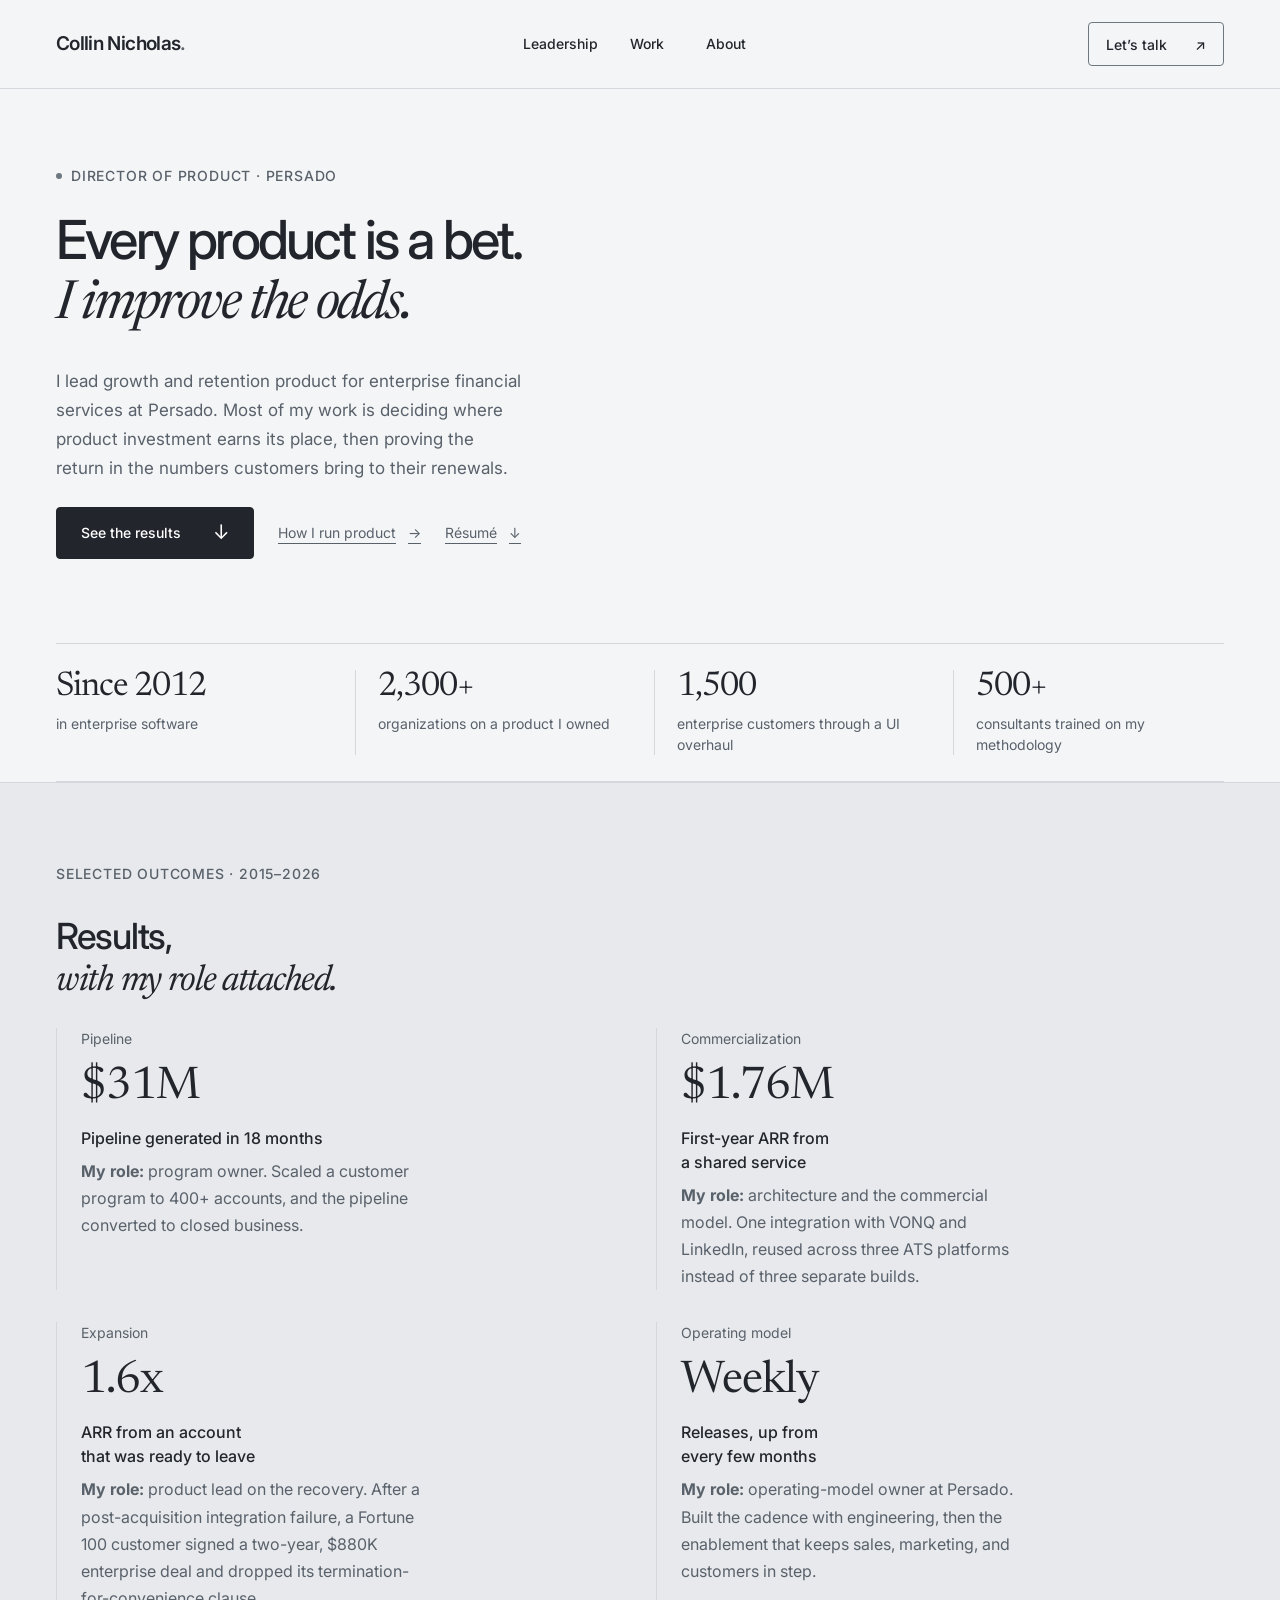
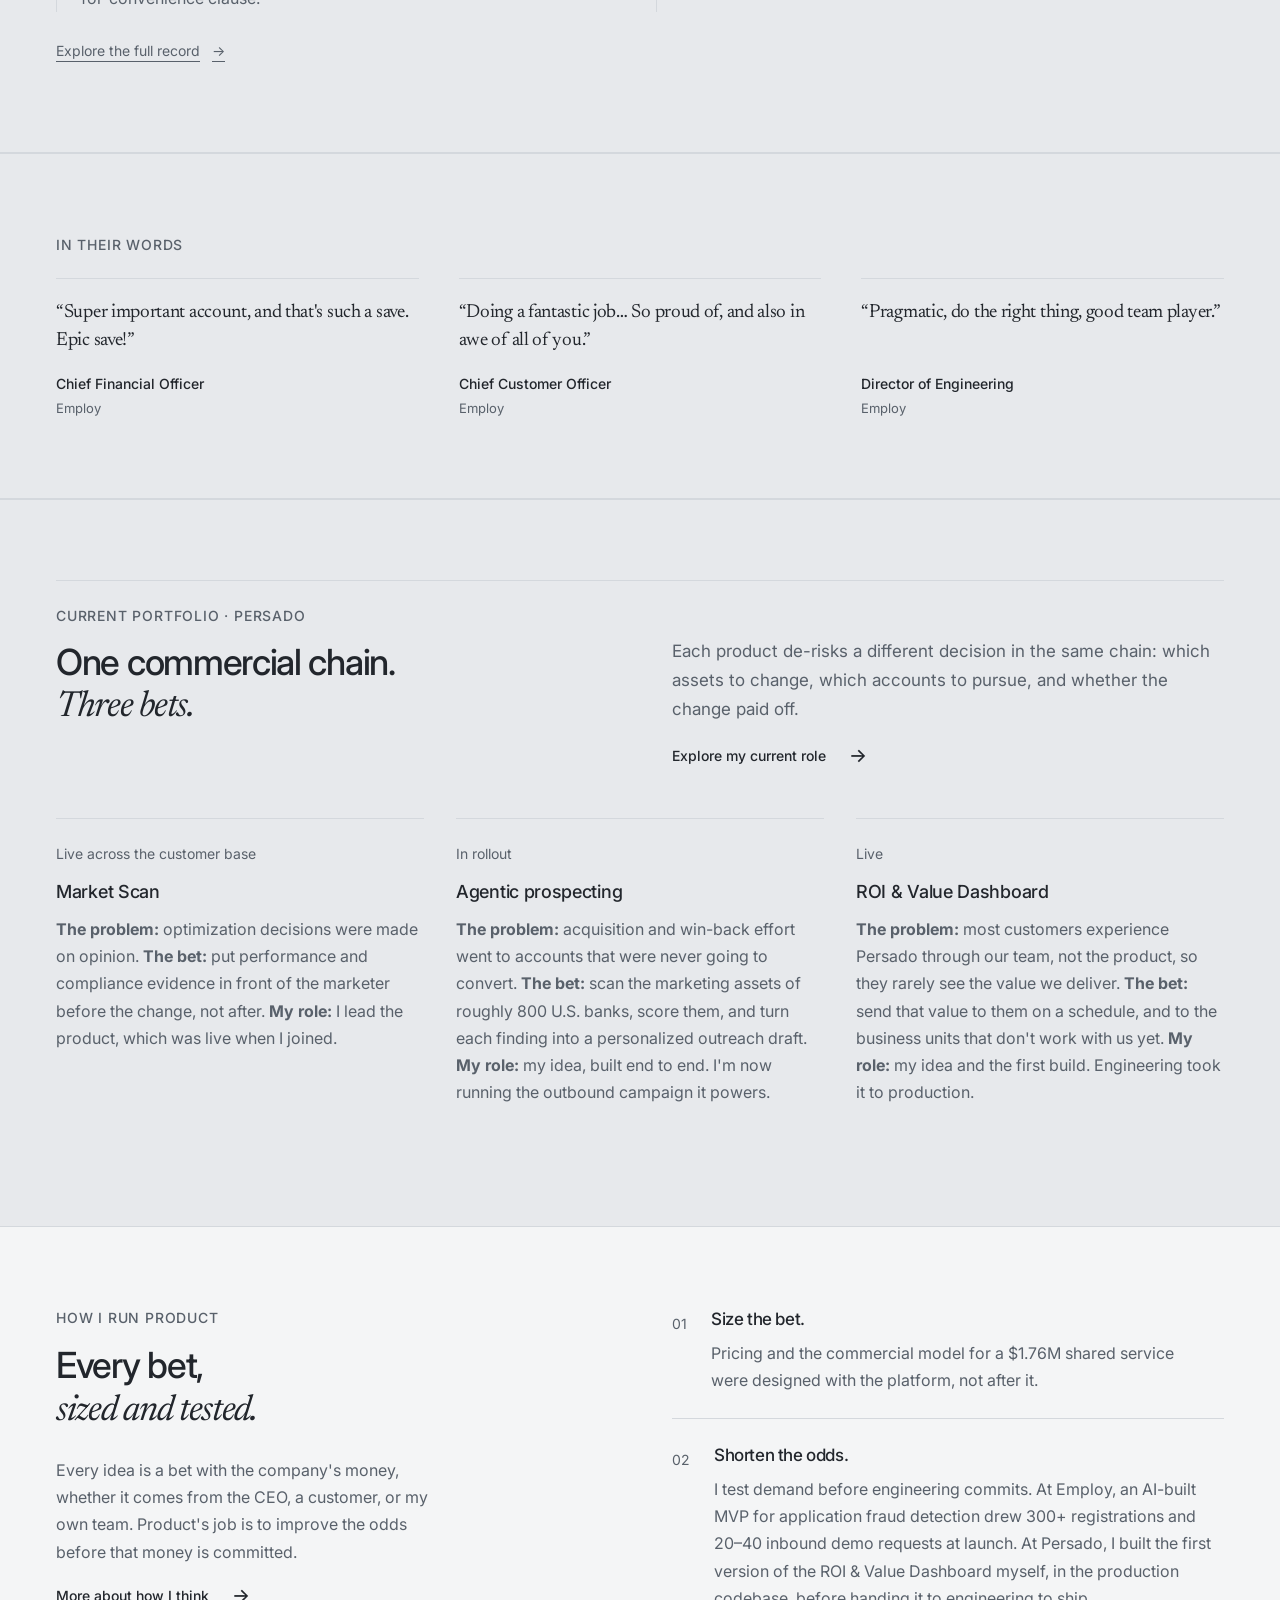
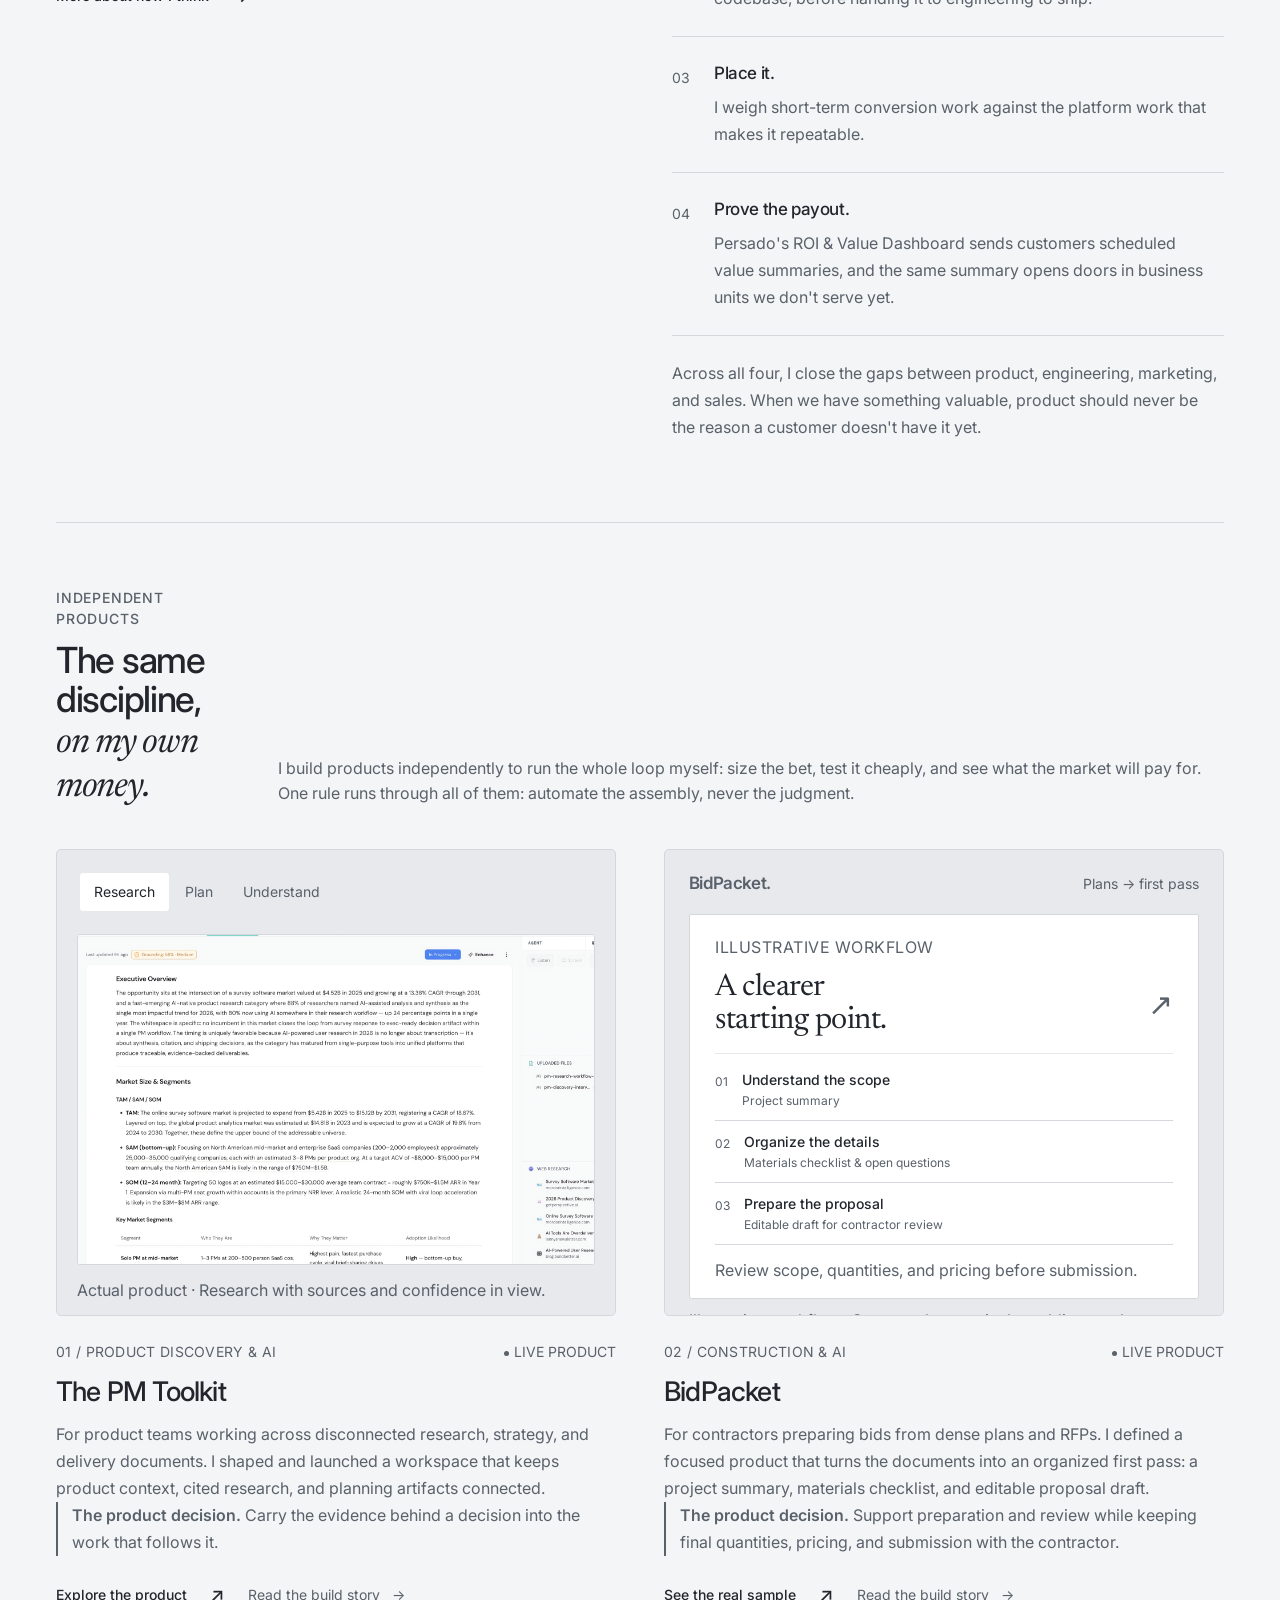
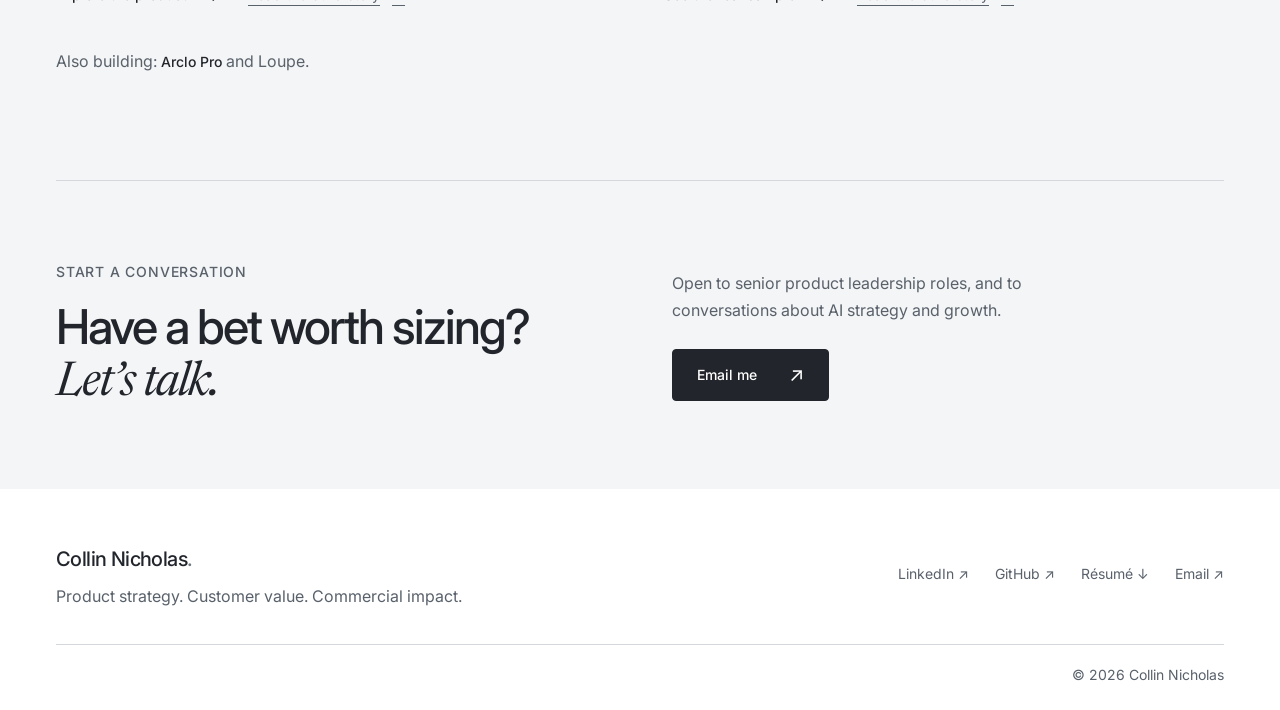
==== commit 1e2b2bb3: "Attribute quotes by title and employer, not by name The three approved quotes published their speake" ====
--- a/index.html
+++ b/index.html
@@ -90,9 +90,9 @@
   <div class="studio-container">
     <p class="studio-eyebrow">In their words</p>
     <div class="quote-grid">
-      <blockquote class="quote-card"><p>“Super important account, and that's such a save. Epic save!”</p><footer><strong>Chad Hensley</strong><span>Chief Financial Officer, Employ</span></footer></blockquote>
-      <blockquote class="quote-card"><p>“Doing a fantastic job… So proud of, and also in awe of all of you.”</p><footer><strong>Amanda Berger</strong><span>Chief Customer Officer, Employ</span></footer></blockquote>
-      <blockquote class="quote-card"><p>“Pragmatic, do the right thing, good team player.”</p><footer><strong>Steven Robbibaro</strong><span>Director of Engineering, Employ</span></footer></blockquote>
+      <blockquote class="quote-card"><p>“Super important account, and that's such a save. Epic save!”</p><!-- TODO: date of quote --><footer><strong>Chief Financial Officer</strong><span>Employ</span></footer></blockquote>
+      <blockquote class="quote-card"><p>“Doing a fantastic job… So proud of, and also in awe of all of you.”</p><!-- TODO: date of quote --><footer><strong>Chief Customer Officer</strong><span>Employ</span></footer></blockquote>
+      <blockquote class="quote-card"><p>“Pragmatic, do the right thing, good team player.”</p><!-- TODO: date of quote --><footer><strong>Director of Engineering</strong><span>Employ</span></footer></blockquote>
     </div>
   </div>
 </section>
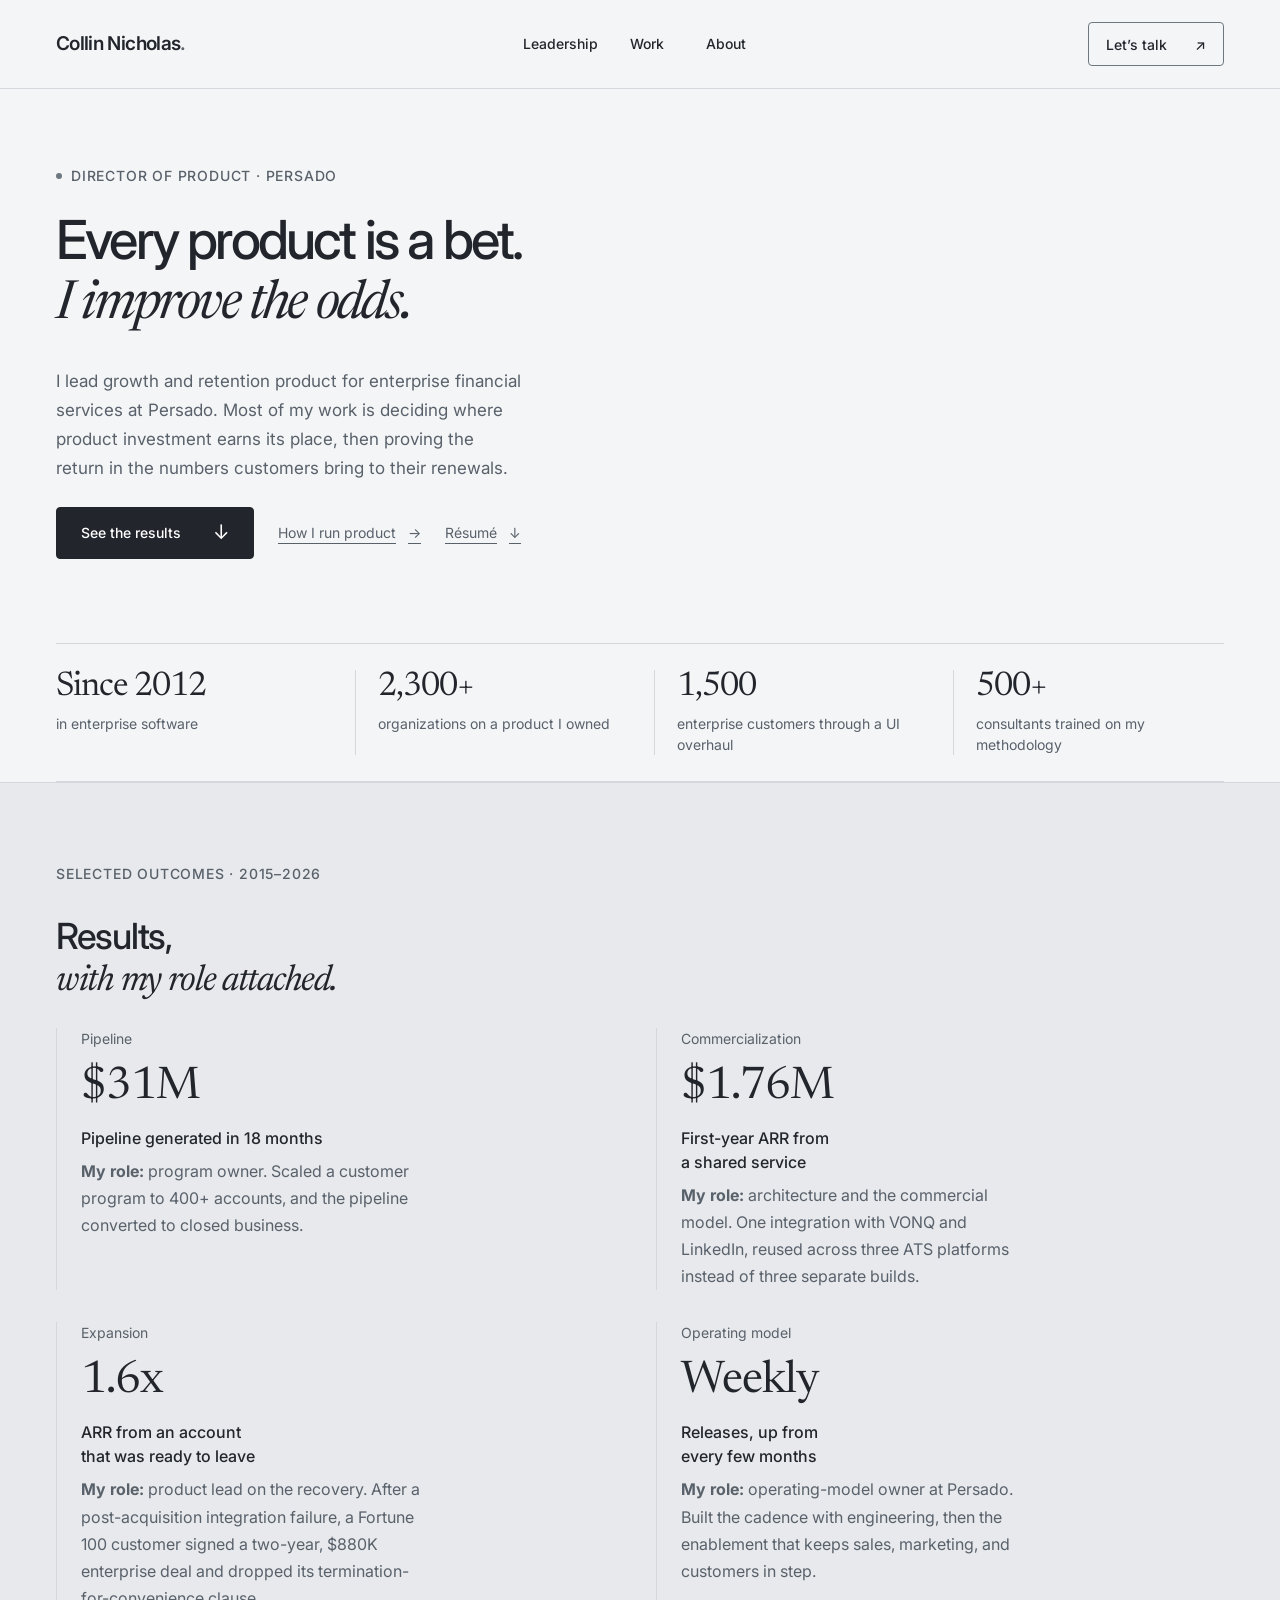
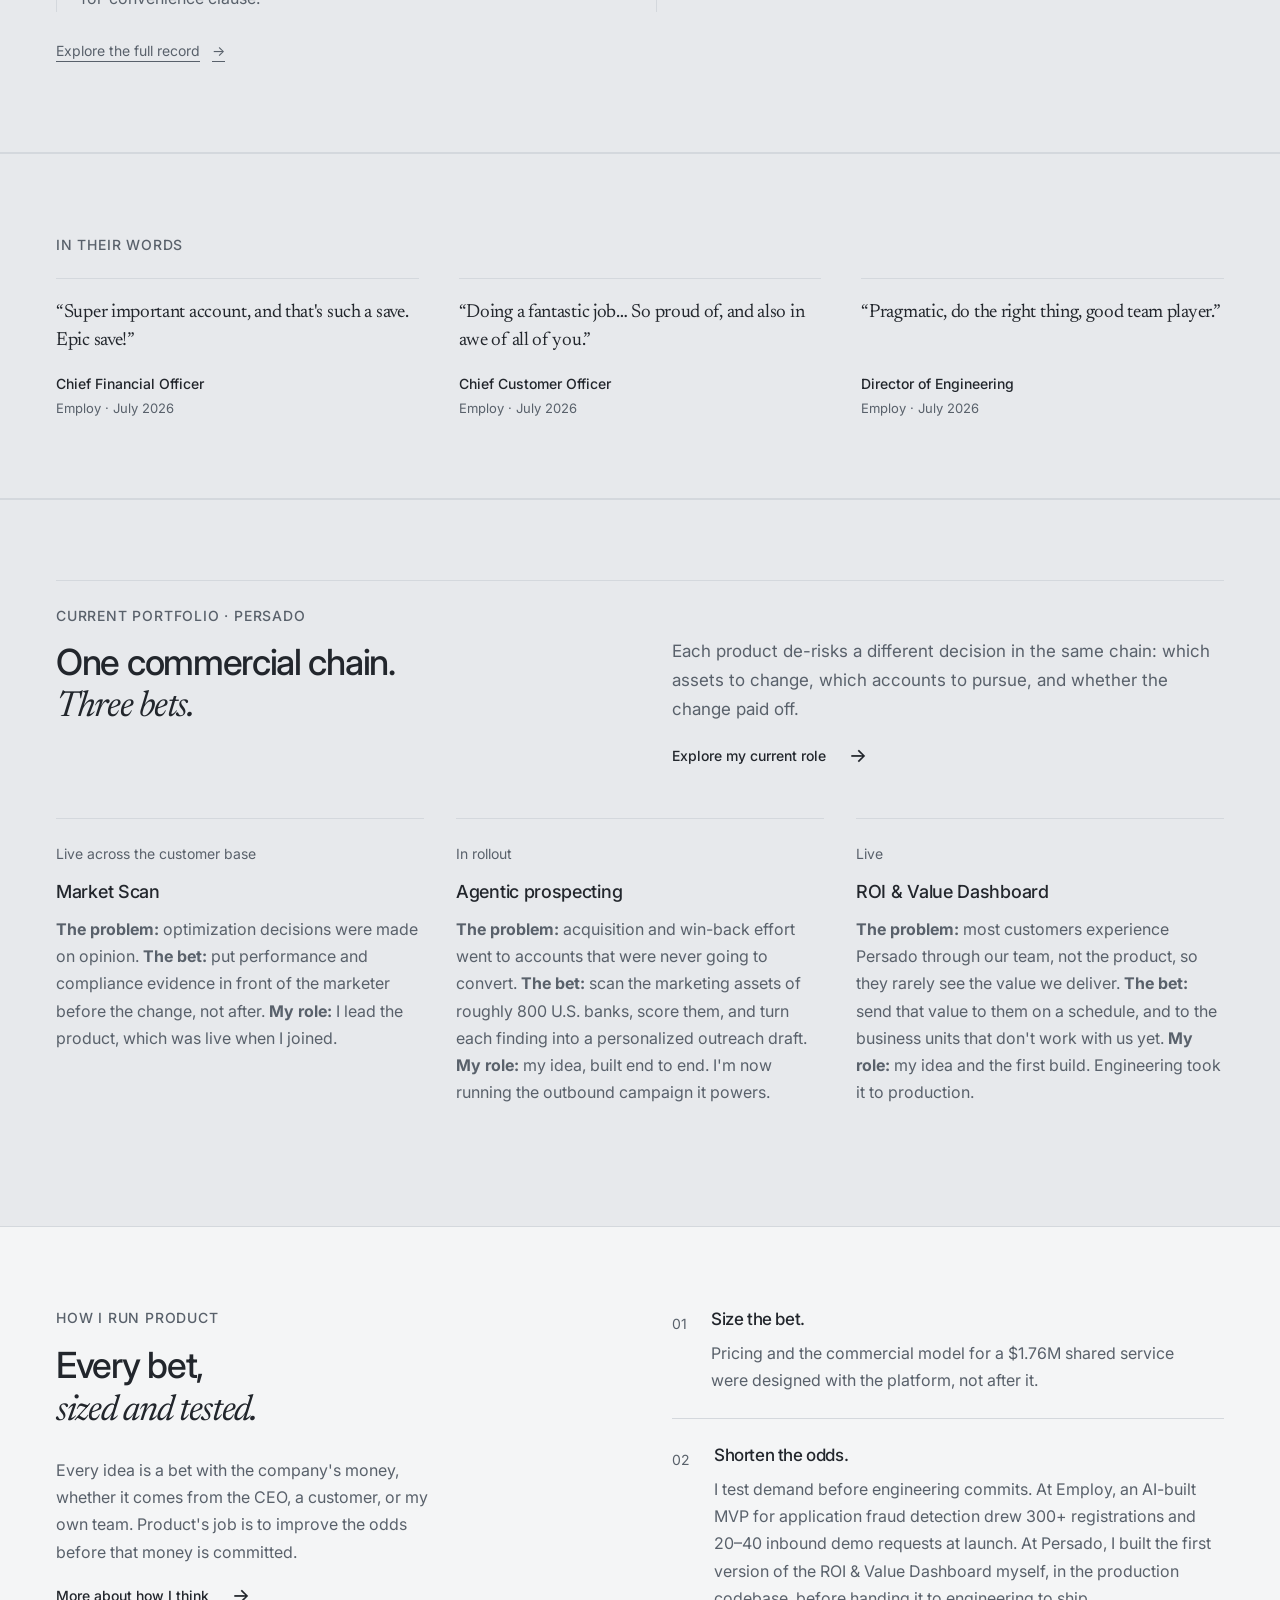
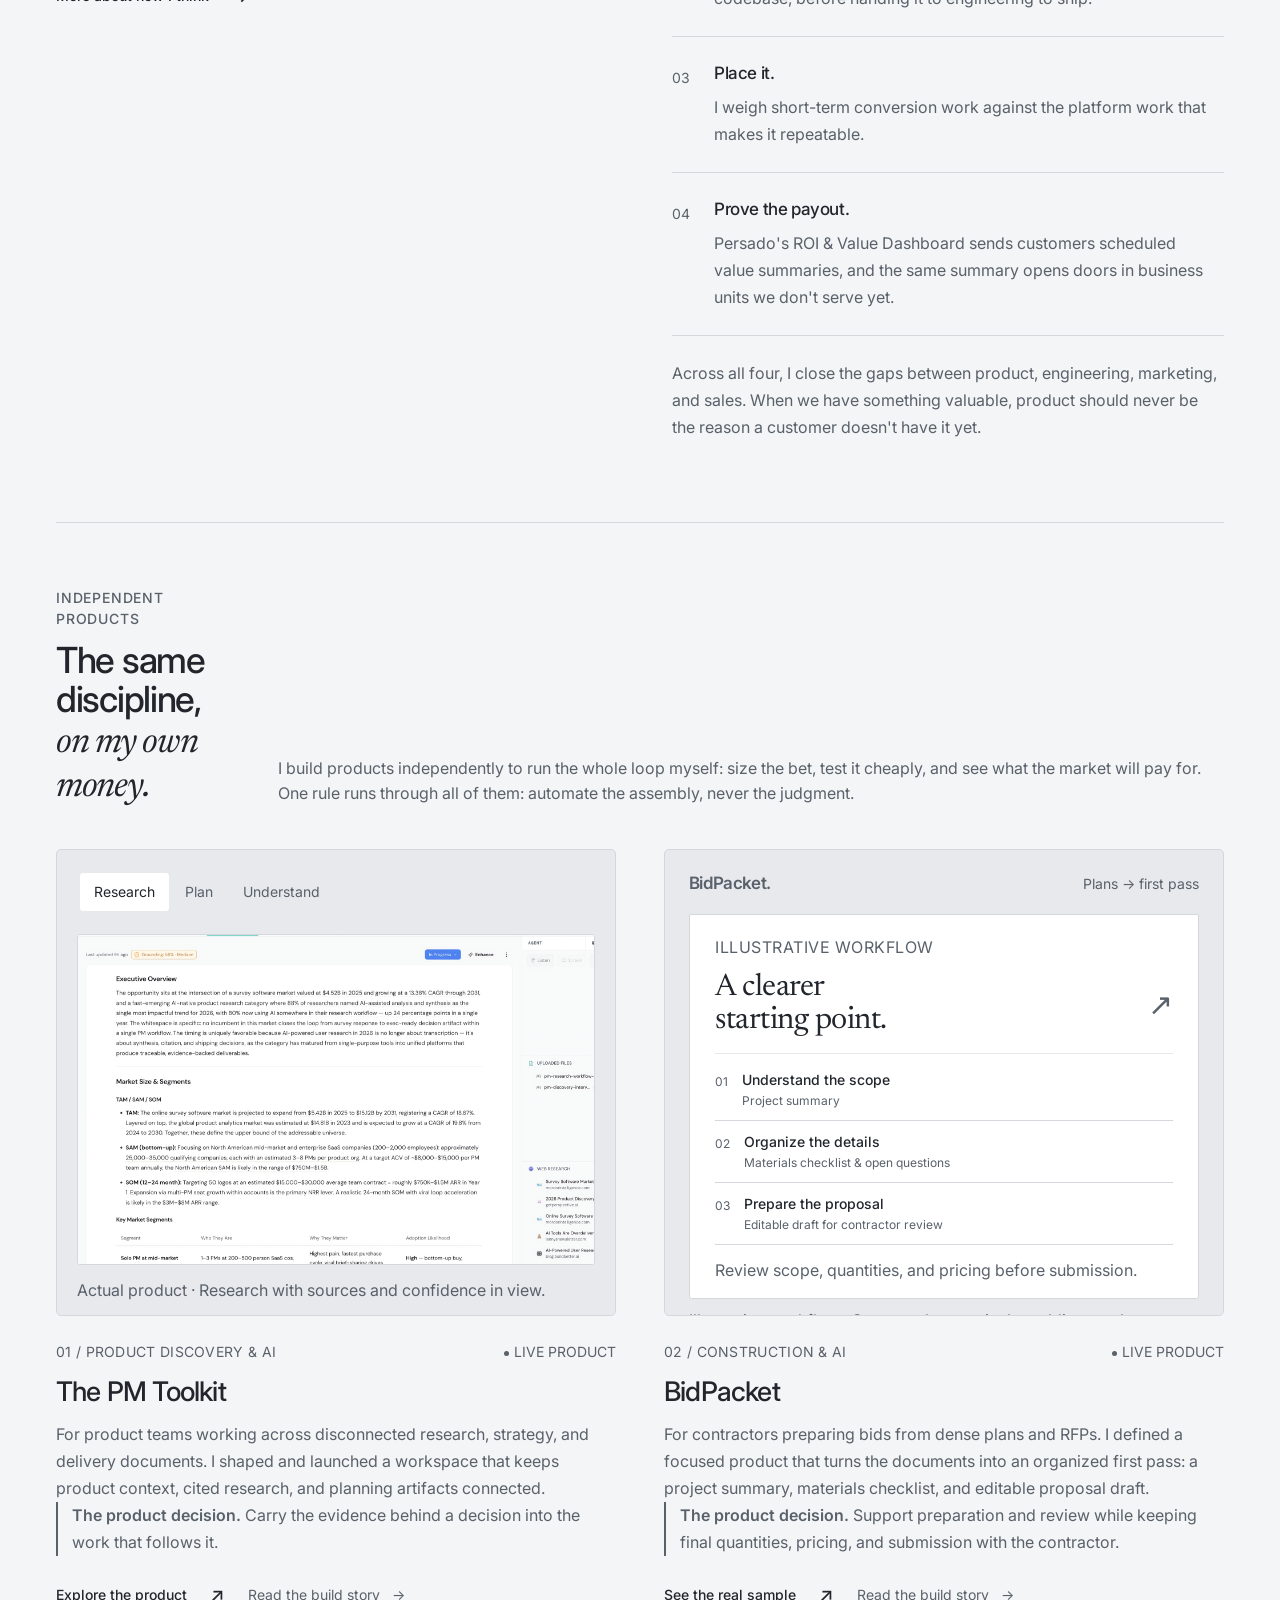
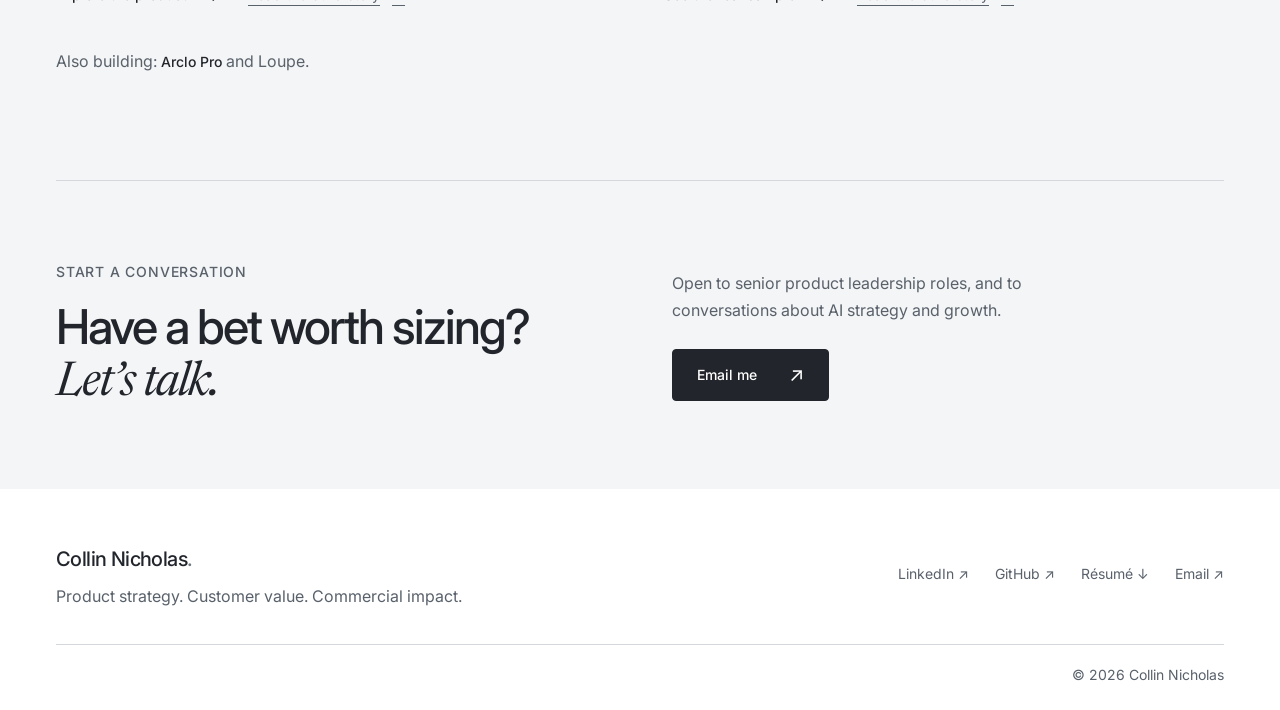
==== commit b6762875: "Date the quotes to July 2026 All three notes arrived in July 2026, when Collin announced he was leav" ====
--- a/index.html
+++ b/index.html
@@ -90,9 +90,9 @@
   <div class="studio-container">
     <p class="studio-eyebrow">In their words</p>
     <div class="quote-grid">
-      <blockquote class="quote-card"><p>“Super important account, and that's such a save. Epic save!”</p><!-- TODO: date of quote --><footer><strong>Chief Financial Officer</strong><span>Employ</span></footer></blockquote>
-      <blockquote class="quote-card"><p>“Doing a fantastic job… So proud of, and also in awe of all of you.”</p><!-- TODO: date of quote --><footer><strong>Chief Customer Officer</strong><span>Employ</span></footer></blockquote>
-      <blockquote class="quote-card"><p>“Pragmatic, do the right thing, good team player.”</p><!-- TODO: date of quote --><footer><strong>Director of Engineering</strong><span>Employ</span></footer></blockquote>
+      <blockquote class="quote-card"><p>“Super important account, and that's such a save. Epic save!”</p><footer><strong>Chief Financial Officer</strong><span>Employ · July 2026</span></footer></blockquote>
+      <blockquote class="quote-card"><p>“Doing a fantastic job… So proud of, and also in awe of all of you.”</p><footer><strong>Chief Customer Officer</strong><span>Employ · July 2026</span></footer></blockquote>
+      <blockquote class="quote-card"><p>“Pragmatic, do the right thing, good team player.”</p><footer><strong>Director of Engineering</strong><span>Employ · July 2026</span></footer></blockquote>
     </div>
   </div>
 </section>
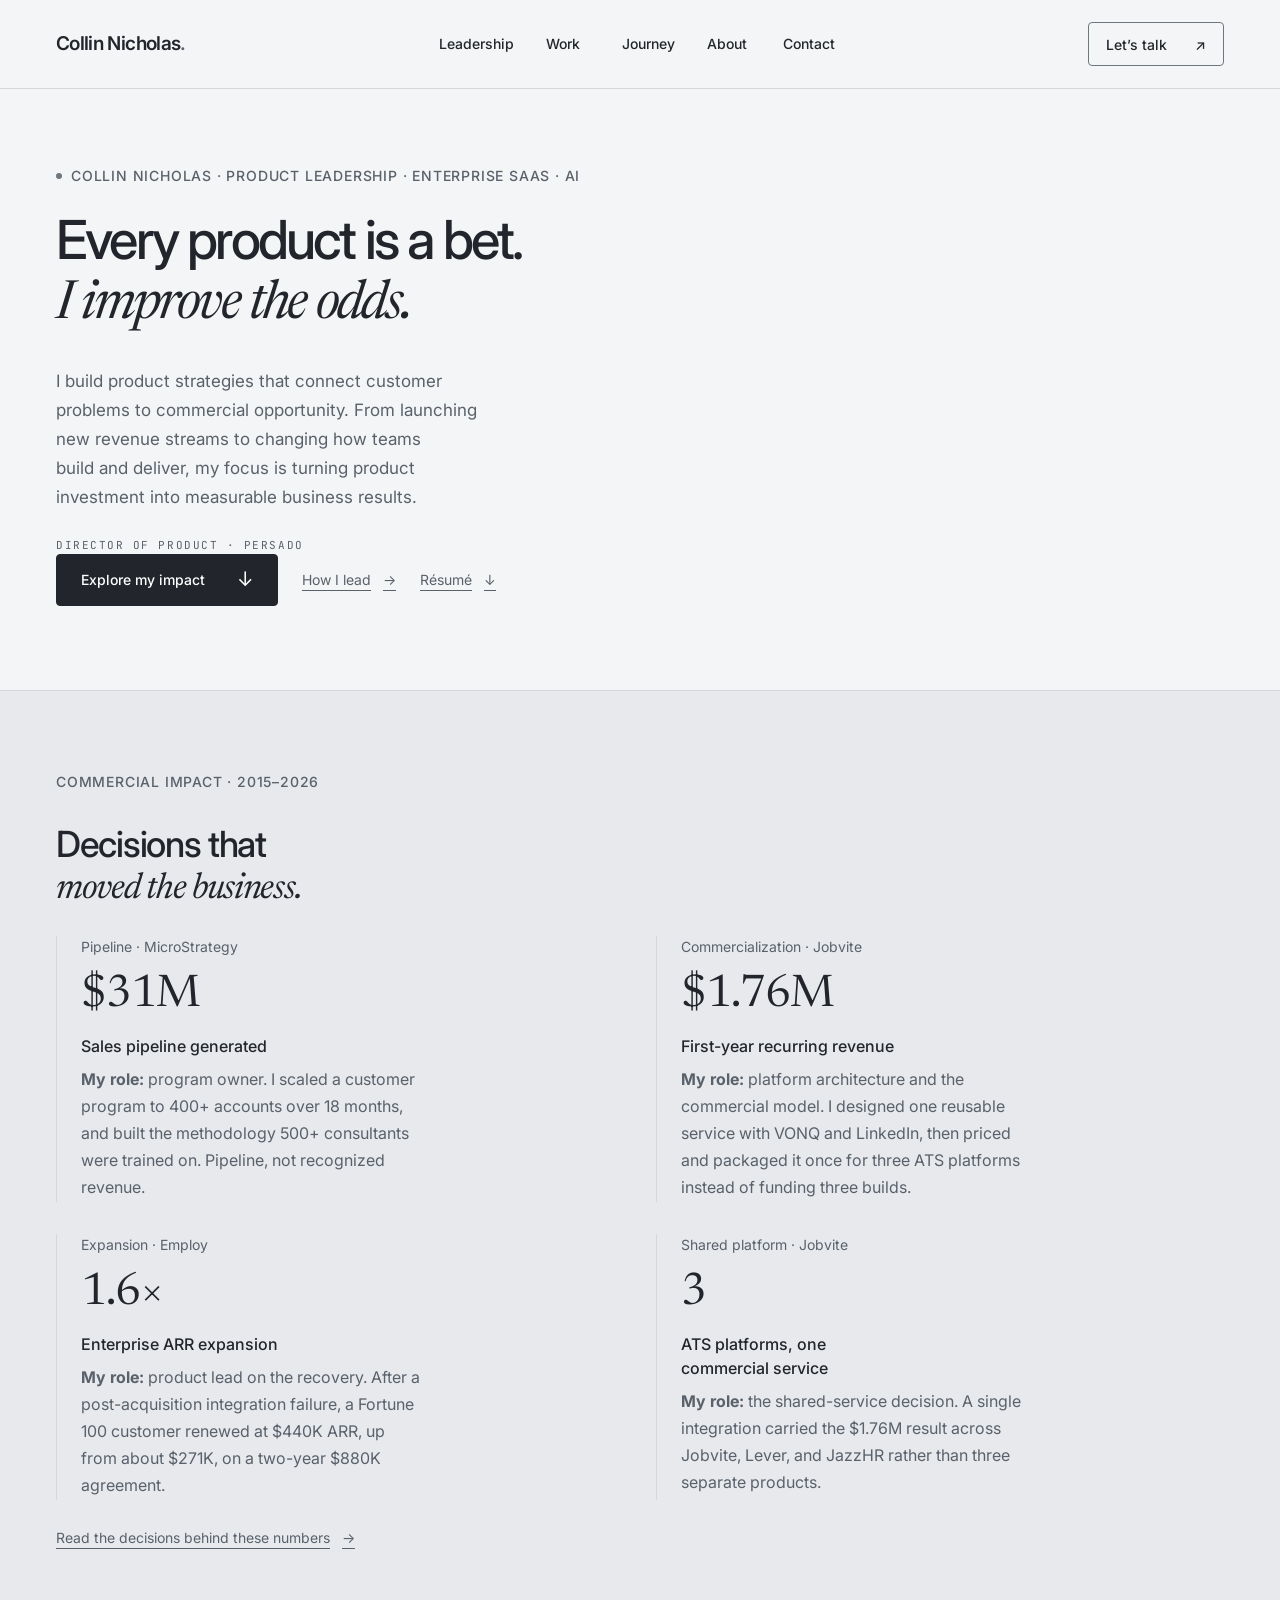
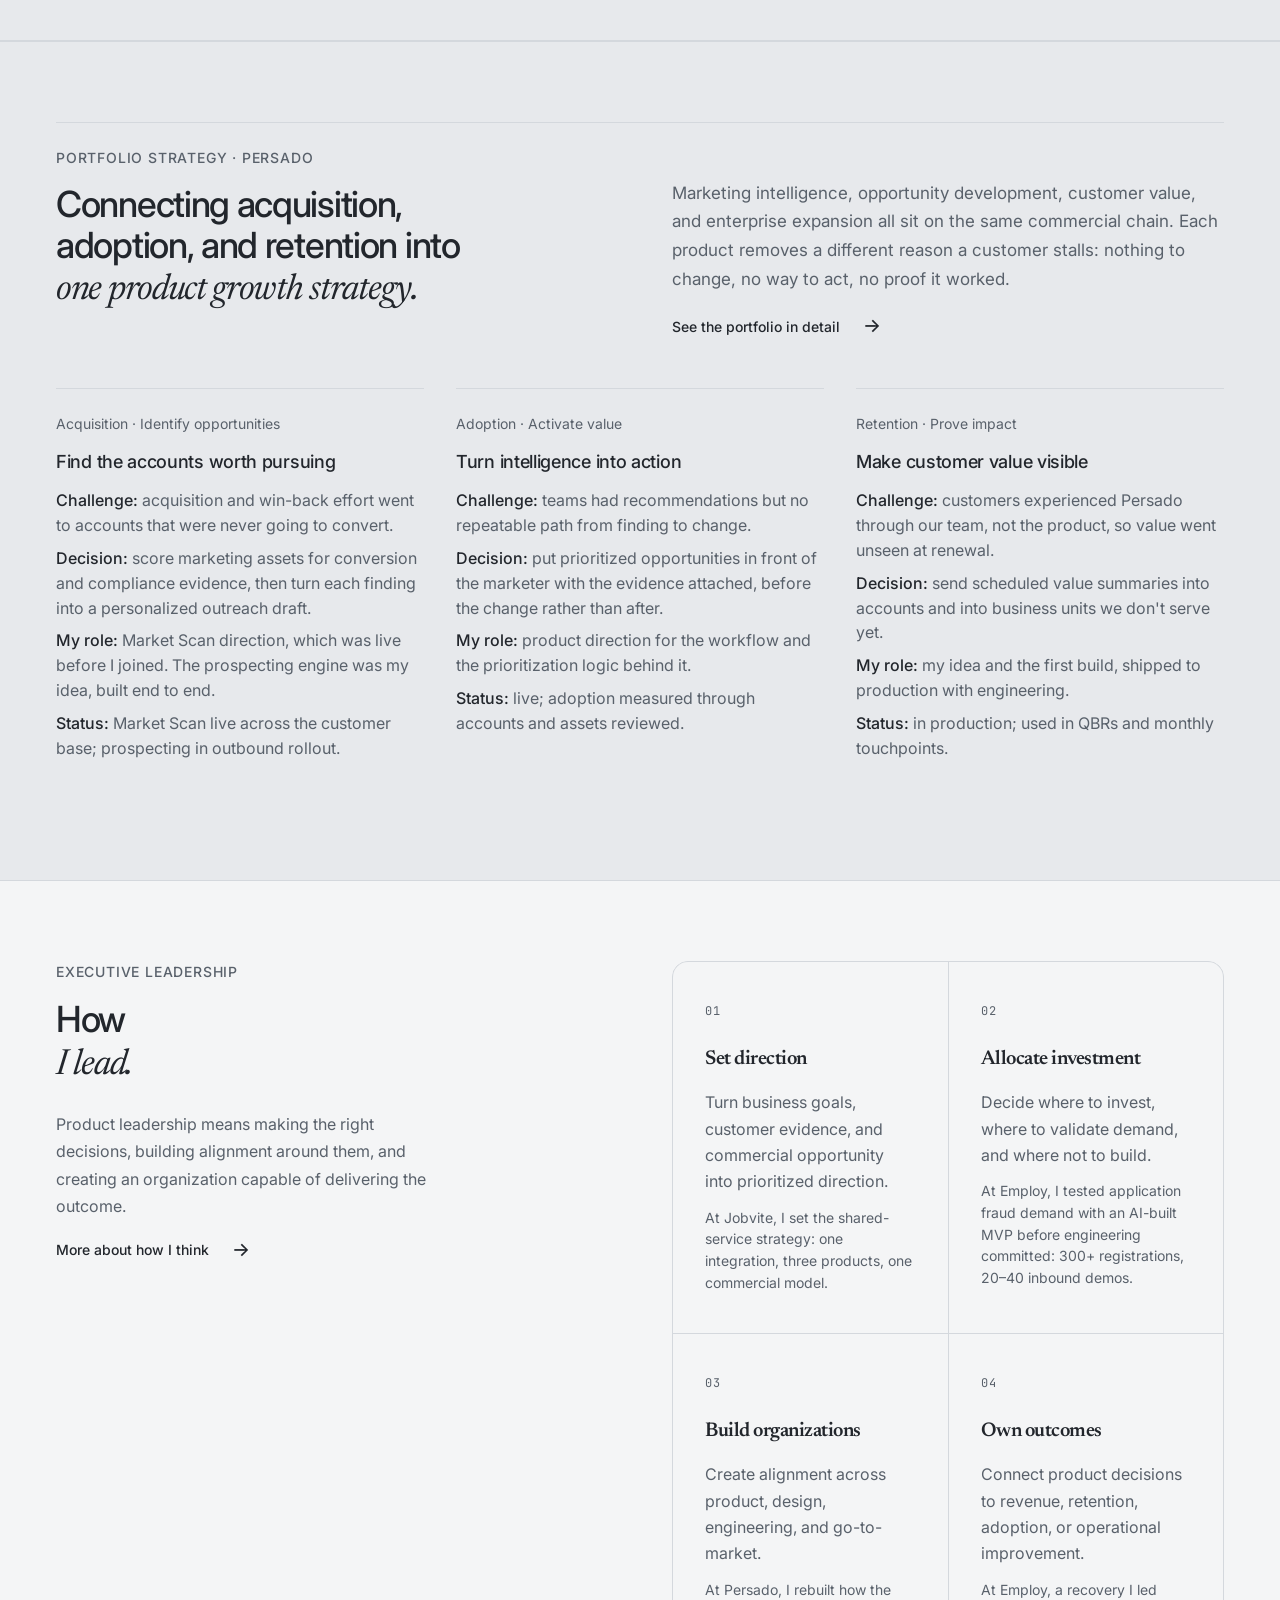
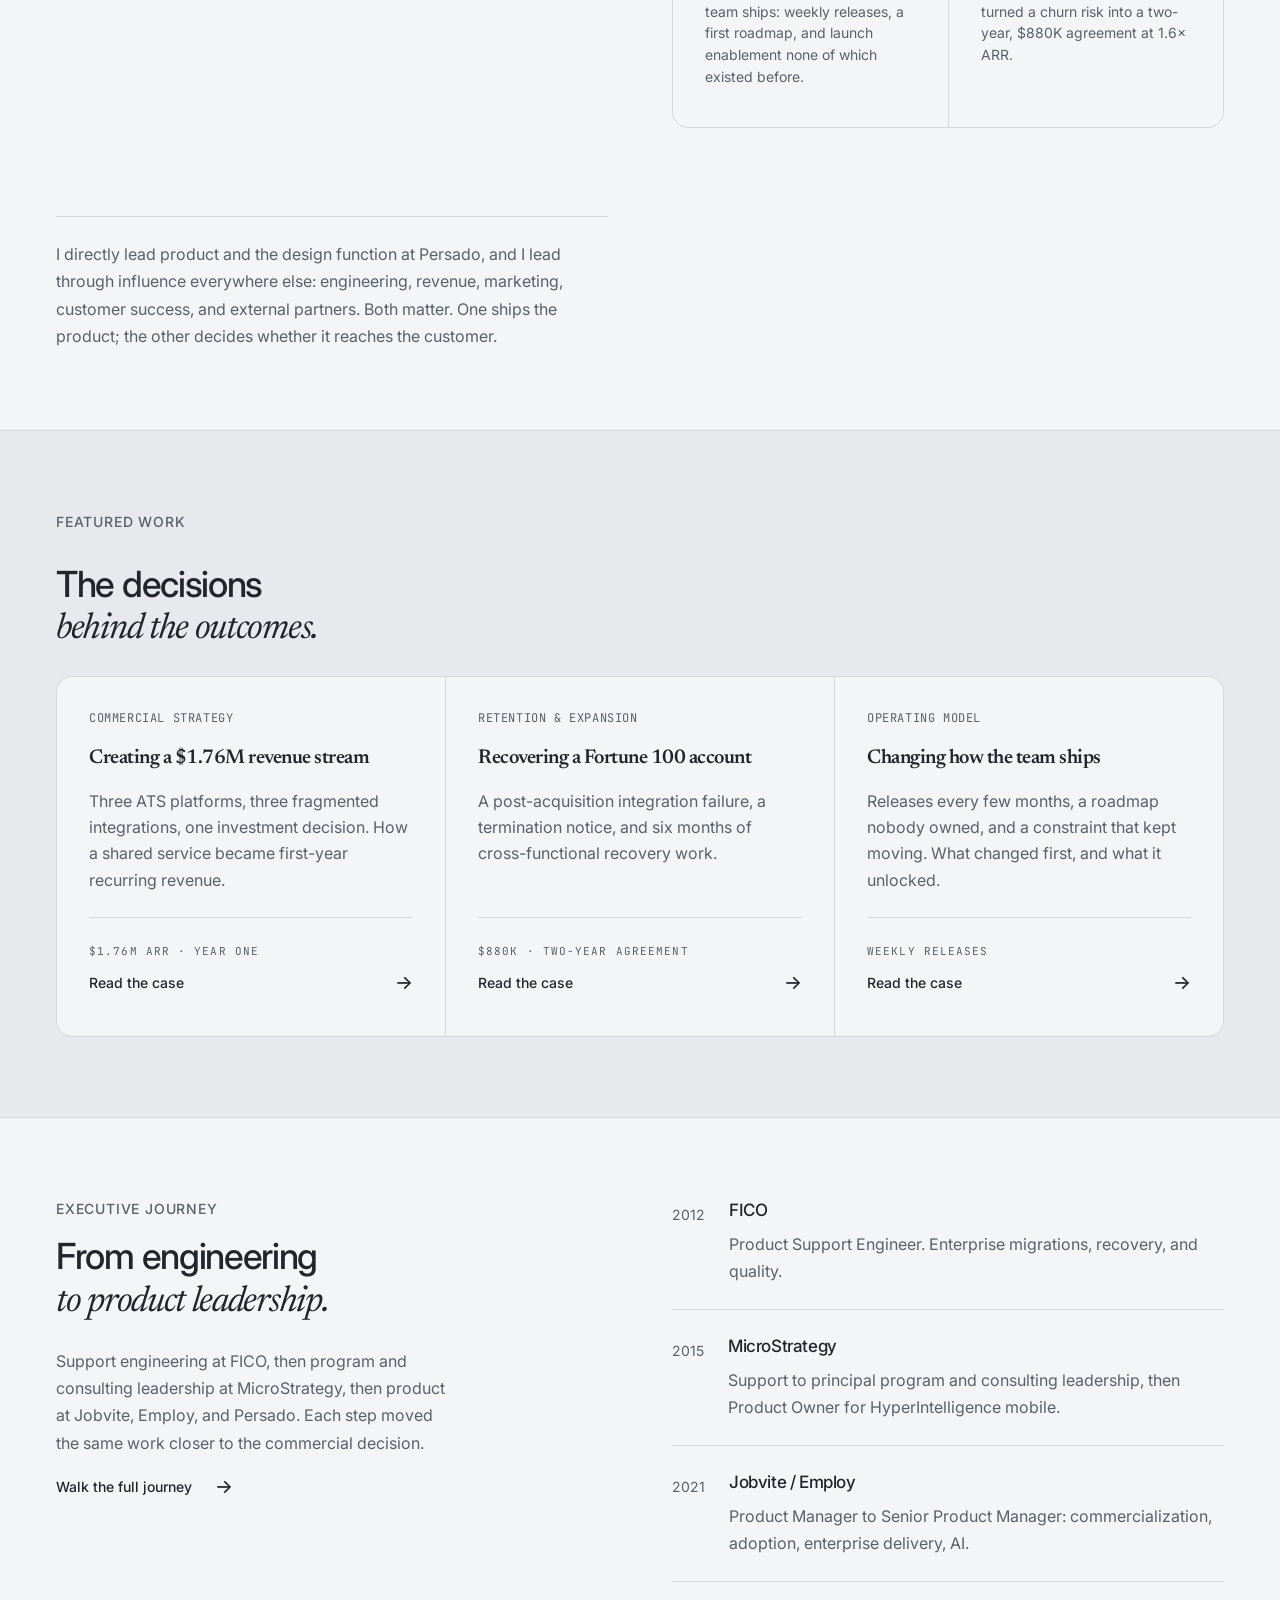
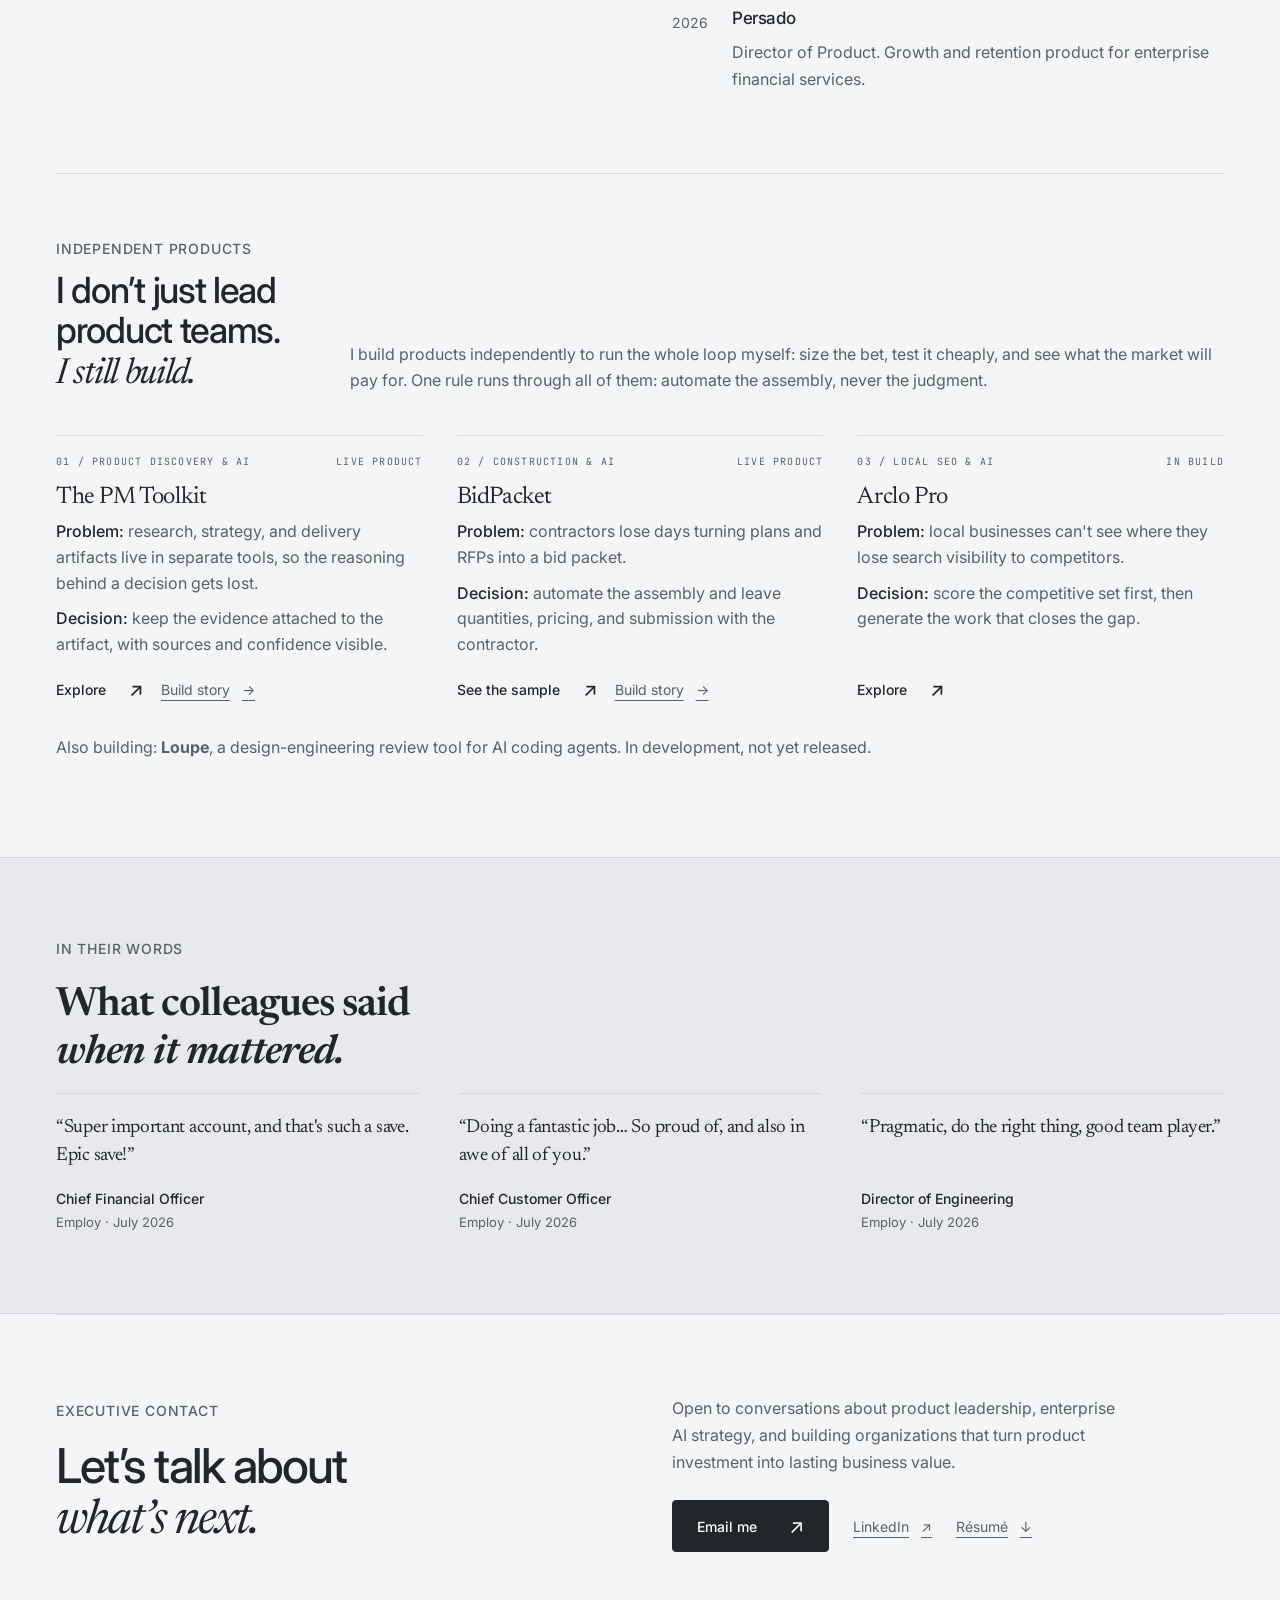
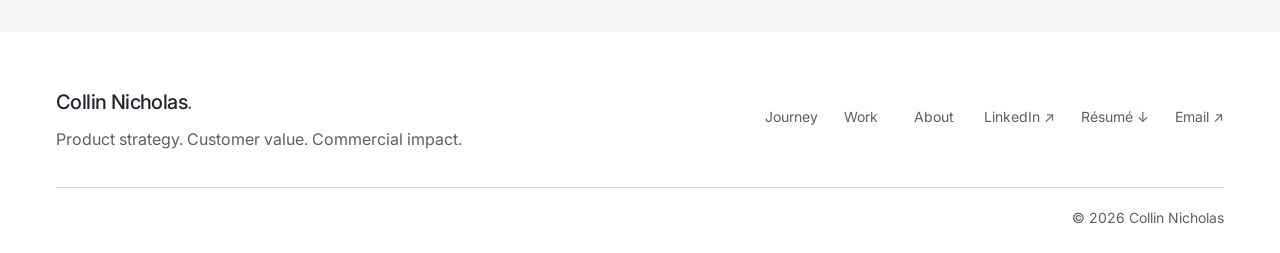
==== commit e169faa8: "Reposition the portfolio for VP and CPO conversations Restructure the homepage around executive evid" ====
--- a/index.html
+++ b/index.html
@@ -6,11 +6,11 @@
 <meta name="theme-color" content="#f6f5f1">
 <link rel="icon" type="image/svg+xml" href="assets/favicon.svg">
 <title>Collin Nicholas — Product leader</title>
-<meta name="description" content="Product leader who treats every roadmap decision as a bet with the company's money. Director of Product at Persado; $1.76M first-year ARR, $31M in pipeline, 1,500-customer rollouts.">
+<meta name="description" content="Director of Product at Persado. $31M in pipeline, $1.76M first-year ARR, and a Fortune 100 recovery — product decisions with the commercial record attached.">
 <meta property="og:type" content="website">
 <meta property="og:url" content="https://collinnicholas.com/">
 <meta property="og:title" content="Collin Nicholas — Product leader">
-<meta property="og:description" content="Product leader who treats every roadmap decision as a bet with the company's money. Director of Product at Persado; $1.76M first-year ARR, $31M in pipeline, 1,500-customer rollouts.">
+<meta property="og:description" content="Director of Product at Persado. $31M in pipeline, $1.76M first-year ARR, and a Fortune 100 recovery — product decisions with the commercial record attached.">
 <meta name="twitter:card" content="summary">
 <link rel="canonical" href="https://collinnicholas.com/">
 <link rel="preconnect" href="https://fonts.googleapis.com">
@@ -24,7 +24,7 @@
 <link rel="stylesheet" href="css/motion.css">
 <link rel="stylesheet" href="css/executive.css">
 <link rel="stylesheet" href="css/editorial-home.css">
-<script type="application/ld+json">{"@context":"https://***@type":"Person","name":"Collin Nicholas","url":"https://collinnicholas.com/","jobTitle":"Director of Product","worksFor":{"@type":"Organization","name":"Persado"},"sameAs":["https://www.linkedin.com/in/collinnicholas/","https://github.com/collinrnicholas"]}</script>
+<script type="application/ld+json">{"@context":"https://schema.org","@type":"Person","name":"Collin Nicholas","url":"https://collinnicholas.com/","jobTitle":"Director of Product","worksFor":{"@type":"Organization","name":"Persado"},"sameAs":["https://www.linkedin.com/in/collinnicholas/","https://github.com/collinrnicholas"]}</script>
 <script src="js/studio.js" defer></script>
 <script src="js/motion.js" defer></script>
 <script src="js/editorial-home.js" defer></script>
@@ -35,9 +35,11 @@
   <div class="container nav__inner">
     <a href="index.html" class="nav__logo" aria-label="Collin Nicholas — Home">Collin Nicholas<span>.</span></a>
     <div class="nav__links" id="site-navigation">
-      <a class="nav__link" href="index.html#results">Leadership</a>
+      <a class="nav__link" href="index.html#leadership">Leadership</a>
       <a class="nav__link" href="work.html">Work</a>
+      <a class="nav__link" href="journey.html">Journey</a>
       <a class="nav__link" href="about.html">About</a>
+      <a class="nav__link" href="index.html#contact">Contact</a>
     </div>
     <div class="nav__actions">
       <a class="nav__cta" href="mailto:Collin.R.Nicholas@gmail.com">Let’s talk <span aria-hidden="true">↗</span></a>
@@ -49,46 +51,95 @@
 <main id="main-content">
 <section class="studio-hero studio-hero--solo studio-container" aria-labelledby="intro-title">
   <div class="studio-hero__copy">
-    <p class="studio-eyebrow"><span class="status-dot" aria-hidden="true"></span> Director of Product · Persado</p>
+    <p class="studio-eyebrow"><span class="status-dot" aria-hidden="true"></span> Collin Nicholas · Product leadership · Enterprise SaaS · AI</p>
     <h1 id="intro-title">Every product is a bet.<br><em>I improve the odds.</em></h1>
-    <p class="studio-hero__lede">I lead growth and retention product for enterprise financial services at Persado. Most of my work is deciding where product investment earns its place, then proving the return in the numbers customers bring to their renewals.</p>
+    <p class="studio-hero__lede">I build product strategies that connect customer problems to commercial opportunity. From launching new revenue streams to changing how teams build and deliver, my focus is turning product investment into measurable business results.</p>
+    <p class="hero-role" data-meta>Director of Product · Persado</p>
     <div class="executive-hero-actions">
-      <a class="studio-button" href="#results">See the results <span aria-hidden="true">↓</span></a>
-      <a class="studio-secondary-link" href="#how">How I run product <span aria-hidden="true">→</span></a>
+      <a class="studio-button" href="#impact">Explore my impact <span aria-hidden="true">↓</span></a>
+      <a class="studio-secondary-link" href="#leadership">How I lead <span aria-hidden="true">→</span></a>
       <a class="studio-secondary-link" href="Collin_Nicholas_Resume.pdf" download>Résumé <span aria-hidden="true">↓</span></a>
     </div>
   </div>
 </section>
 
-<section class="studio-container" aria-label="At a glance">
-  <div class="proof-strip">
-    <div><span class="proof-strip__number">Since 2012</span><span class="proof-strip__label">in enterprise software</span></div>
-    <div><span class="proof-strip__number">2,300+</span><span class="proof-strip__label">organizations on a product I owned</span></div>
-    <div><span class="proof-strip__number">1,500</span><span class="proof-strip__label">enterprise customers through a UI overhaul</span></div>
-    <div><span class="proof-strip__number">500+</span><span class="proof-strip__label">consultants trained on my methodology</span></div>
-  </div>
-</section>
-
-<section class="studio-enterprise" id="results" aria-labelledby="results-title">
+<section class="studio-enterprise" id="impact" aria-labelledby="impact-title">
   <div class="studio-container">
     <div class="enterprise-history">
-      <p class="studio-eyebrow">Selected outcomes · 2015–2026</p>
-      <h2 id="results-title">Results,<br><em>with my role attached.</em></h2>
+      <p class="studio-eyebrow">Commercial impact · 2015–2026</p>
+      <h2 id="impact-title">Decisions that<br><em>moved the business.</em></h2>
       <div class="enterprise-results enterprise-results--quad">
-        <div><span class="proof-context">Pipeline</span><span class="enterprise-results__number">$31M</span><h3>Pipeline generated in 18 months</h3><p><strong>My role:</strong> program owner. Scaled a customer program to 400+ accounts, and the pipeline converted to closed business. <!-- TODO: closed revenue figure --></p></div>
-        <div><span class="proof-context">Commercialization</span><span class="enterprise-results__number">$1.76M</span><h3>First-year ARR from a shared service</h3><p><strong>My role:</strong> architecture and the commercial model. One integration with VONQ and LinkedIn, reused across three ATS platforms instead of three separate builds.</p></div>
-        <div><span class="proof-context">Expansion</span><span class="enterprise-results__number">1.6x</span><h3>ARR from an account that was ready to leave</h3><p><strong>My role:</strong> product lead on the recovery. After a post-acquisition integration failure, a Fortune 100 customer signed a two-year, $880K enterprise deal and dropped its termination-for-convenience clause.</p></div>
-        <div><span class="proof-context">Operating model</span><span class="enterprise-results__number">Weekly</span><h3>Releases, up from every few months</h3><p><strong>My role:</strong> operating-model owner at Persado. Built the cadence with engineering, then the enablement that keeps sales, marketing, and customers in step.</p></div>
+        <div><span class="proof-context">Pipeline · MicroStrategy</span><span class="enterprise-results__number">$31M</span><h3>Sales pipeline generated</h3><p><strong>My role:</strong> program owner. I scaled a customer program to 400+ accounts over 18 months, and built the methodology 500+ consultants were trained on. Pipeline, not recognized revenue.</p></div>
+        <div><span class="proof-context">Commercialization · Jobvite</span><span class="enterprise-results__number">$1.76M</span><h3>First-year recurring revenue</h3><p><strong>My role:</strong> platform architecture and the commercial model. I designed one reusable service with VONQ and LinkedIn, then priced and packaged it once for three ATS platforms instead of funding three builds.</p></div>
+        <div><span class="proof-context">Expansion · Employ</span><span class="enterprise-results__number">1.6×</span><h3>Enterprise ARR expansion</h3><p><strong>My role:</strong> product lead on the recovery. After a post-acquisition integration failure, a Fortune 100 customer renewed at $440K ARR, up from about $271K, on a two-year $880K agreement.</p></div>
+        <div><span class="proof-context">Shared platform · Jobvite</span><span class="enterprise-results__number">3</span><h3>ATS platforms, one commercial service</h3><p><strong>My role:</strong> the shared-service decision. A single integration carried the $1.76M result across Jobvite, Lever, and JazzHR rather than three separate products.</p></div>
       </div>
-      <a class="studio-secondary-link" href="work.html#enterprise">Explore the full record <span aria-hidden="true">→</span></a>
+      <a class="studio-secondary-link" href="work.html#cases">Read the decisions behind these numbers <span aria-hidden="true">→</span></a>
     </div>
   </div>
 </section>
 
-<!-- TODO: quotes pending approval from each person before publishing -->
+<section class="studio-enterprise" id="portfolio" aria-labelledby="portfolio-title">
+  <div class="studio-container">
+    <div class="enterprise-current">
+      <div><p class="studio-eyebrow">Portfolio strategy · Persado</p><h2 id="portfolio-title">Connecting acquisition, adoption, and retention into <em>one product growth strategy.</em></h2></div>
+      <div class="enterprise-current__copy"><p>Marketing intelligence, opportunity development, customer value, and enterprise expansion all sit on the same commercial chain. Each product removes a different reason a customer stalls: nothing to change, no way to act, no proof it worked.</p><a class="studio-text-link" href="work.html#persado">See the portfolio in detail <span aria-hidden="true">→</span></a></div>
+    </div>
+    <div class="leadership-remit" aria-label="Persado product pillars">
+      <article><span class="proof-context">Acquisition · Identify opportunities</span><h3>Find the accounts worth pursuing</h3><ul class="pillar-facts"><li><strong>Challenge:</strong> acquisition and win-back effort went to accounts that were never going to convert.</li><li><strong>Decision:</strong> score marketing assets for conversion and compliance evidence, then turn each finding into a personalized outreach draft.</li><li><strong>My role:</strong> Market Scan direction, which was live before I joined. The prospecting engine was my idea, built end to end.</li><li><strong>Status:</strong> Market Scan live across the customer base; prospecting in outbound rollout.</li></ul></article>
+      <article><span class="proof-context">Adoption · Activate value</span><h3>Turn intelligence into action</h3><ul class="pillar-facts"><li><strong>Challenge:</strong> teams had recommendations but no repeatable path from finding to change.</li><li><strong>Decision:</strong> put prioritized opportunities in front of the marketer with the evidence attached, before the change rather than after.</li><li><strong>My role:</strong> product direction for the workflow and the prioritization logic behind it.</li><li><strong>Status:</strong> live; adoption measured through accounts and assets reviewed.</li></ul></article>
+      <article><span class="proof-context">Retention · Prove impact</span><h3>Make customer value visible</h3><ul class="pillar-facts"><li><strong>Challenge:</strong> customers experienced Persado through our team, not the product, so value went unseen at renewal.</li><li><strong>Decision:</strong> send scheduled value summaries into accounts and into business units we don't serve yet.</li><li><strong>My role:</strong> my idea and the first build, shipped to production with engineering.</li><li><strong>Status:</strong> in production; used in QBRs and monthly touchpoints.</li></ul></article>
+    </div>
+  </div>
+</section>
+
+<section class="studio-approach studio-container" id="leadership" aria-labelledby="leadership-title">
+  <div><p class="studio-eyebrow">Executive leadership</p><h2 id="leadership-title">How<br><em>I lead.</em></h2><p class="studio-approach__intro">Product leadership means making the right decisions, building alignment around them, and creating an organization capable of delivering the outcome.</p><a class="studio-text-link" href="about.html">More about how I think <span aria-hidden="true">→</span></a></div>
+  <div class="principles principles--four">
+    <article class="principle"><div class="principle__num">01</div><h3 class="principle__title">Set direction</h3><p class="principle__body">Turn business goals, customer evidence, and commercial opportunity into prioritized direction.<span class="principle__example">At Jobvite, I set the shared-service strategy: one integration, three products, one commercial model.</span></p></article>
+    <article class="principle"><div class="principle__num">02</div><h3 class="principle__title">Allocate investment</h3><p class="principle__body">Decide where to invest, where to validate demand, and where not to build.<span class="principle__example">At Employ, I tested application fraud demand with an AI-built MVP before engineering committed: 300+ registrations, 20–40 inbound demos.</span></p></article>
+    <article class="principle"><div class="principle__num">03</div><h3 class="principle__title">Build organizations</h3><p class="principle__body">Create alignment across product, design, engineering, and go-to-market.<span class="principle__example">At Persado, I rebuilt how the team ships: weekly releases, a first roadmap, and launch enablement none of which existed before.</span></p></article>
+    <article class="principle"><div class="principle__num">04</div><h3 class="principle__title">Own outcomes</h3><p class="principle__body">Connect product decisions to revenue, retention, adoption, or operational improvement.<span class="principle__example">At Employ, a recovery I led turned a churn risk into a two-year, $880K agreement at 1.6× ARR.</span></p></article>
+  </div>
+  <p class="approach-closing">I directly lead product and the design function at Persado, and I lead through influence everywhere else: engineering, revenue, marketing, customer success, and external partners. Both matter. One ships the product; the other decides whether it reaches the customer.</p>
+</section>
+
+<section class="studio-enterprise" id="cases" aria-labelledby="cases-title">
+  <div class="studio-container">
+    <div class="enterprise-history">
+      <p class="studio-eyebrow">Featured work</p>
+      <h2 id="cases-title">The decisions<br><em>behind the outcomes.</em></h2>
+      <div class="cs-grid cs-grid--three">
+        <article class="cs-card"><p class="cs-card__eyebrow">Commercial strategy</p><h3 class="cs-card__title">Creating a $1.76M revenue stream</h3><p class="cs-card__desc">Three ATS platforms, three fragmented integrations, one investment decision. How a shared service became first-year recurring revenue.</p><p class="cs-card__result" data-meta>$1.76M ARR · year one</p><a class="studio-text-link" href="projects/case-shared-service.html">Read the case <span aria-hidden="true">→</span></a></article>
+        <article class="cs-card"><p class="cs-card__eyebrow">Retention &amp; expansion</p><h3 class="cs-card__title">Recovering a Fortune 100 account</h3><p class="cs-card__desc">A post-acquisition integration failure, a termination notice, and six months of cross-functional recovery work.</p><p class="cs-card__result" data-meta>$880K · two-year agreement</p><a class="studio-text-link" href="projects/case-fortune100.html">Read the case <span aria-hidden="true">→</span></a></article>
+        <article class="cs-card"><p class="cs-card__eyebrow">Operating model</p><h3 class="cs-card__title">Changing how the team ships</h3><p class="cs-card__desc">Releases every few months, a roadmap nobody owned, and a constraint that kept moving. What changed first, and what it unlocked.</p><p class="cs-card__result" data-meta>Weekly releases</p><a class="studio-text-link" href="projects/case-delivery-model.html">Read the case <span aria-hidden="true">→</span></a></article>
+      </div>
+    </div>
+  </div>
+</section>
+
+<section class="studio-approach studio-container" id="journey" aria-labelledby="journey-title">
+  <div><p class="studio-eyebrow">Executive journey</p><h2 id="journey-title">From engineering<br><em>to product leadership.</em></h2><p class="studio-approach__intro">Support engineering at FICO, then program and consulting leadership at MicroStrategy, then product at Jobvite, Employ, and Persado. Each step moved the same work closer to the commercial decision.</p><a class="studio-text-link" href="journey.html">Walk the full journey <span aria-hidden="true">→</span></a></div>
+  <div><ol class="approach-list"><li><span aria-hidden="true">2012</span><div><h3>FICO</h3><p>Product Support Engineer. Enterprise migrations, recovery, and quality.</p></div></li><li><span aria-hidden="true">2015</span><div><h3>MicroStrategy</h3><p>Support to principal program and consulting leadership, then Product Owner for HyperIntelligence mobile.</p></div></li><li><span aria-hidden="true">2021</span><div><h3>Jobvite / Employ</h3><p>Product Manager to Senior Product Manager: commercialization, adoption, enterprise delivery, AI.</p></div></li><li><span aria-hidden="true">2026</span><div><h3>Persado</h3><p>Director of Product. Growth and retention product for enterprise financial services.</p></div></li></ol></div>
+</section>
+
+<section class="studio-work studio-container" id="work" aria-labelledby="work-title">
+  <div class="studio-section-heading">
+    <div><p class="studio-eyebrow">Independent products</p><h2 id="work-title">I don’t just lead product teams.<br><em>I still build.</em></h2></div>
+    <p>I build products independently to run the whole loop myself: size the bet, test it cheaply, and see what the market will pay for. One rule runs through all of them: automate the assembly, never the judgment.</p>
+  </div>
+  <div class="venture-grid">
+    <article class="venture"><div class="venture__meta"><span>01 / Product discovery &amp; AI</span><span>Live product</span></div><h3>The PM Toolkit</h3><p><strong>Problem:</strong> research, strategy, and delivery artifacts live in separate tools, so the reasoning behind a decision gets lost.</p><p><strong>Decision:</strong> keep the evidence attached to the artifact, with sources and confidence visible.</p><div class="venture__links"><a class="studio-text-link" href="https://thepmtoolkit.app/" target="_blank" rel="noopener">Explore <span aria-hidden="true">↗</span></a><a class="studio-secondary-link" href="projects/the-pm-toolkit.html">Build story <span aria-hidden="true">→</span></a></div></article>
+    <article class="venture"><div class="venture__meta"><span>02 / Construction &amp; AI</span><span>Live product</span></div><h3>BidPacket</h3><p><strong>Problem:</strong> contractors lose days turning plans and RFPs into a bid packet.</p><p><strong>Decision:</strong> automate the assembly and leave quantities, pricing, and submission with the contractor.</p><div class="venture__links"><a class="studio-text-link" href="https://bidpacket.co/demo" target="_blank" rel="noopener">See the sample <span aria-hidden="true">↗</span></a><a class="studio-secondary-link" href="projects/bidpacket.html">Build story <span aria-hidden="true">→</span></a></div></article>
+    <article class="venture"><div class="venture__meta"><span>03 / Local SEO &amp; AI</span><span>In build</span></div><h3>Arclo Pro</h3><p><strong>Problem:</strong> local businesses can't see where they lose search visibility to competitors.</p><p><strong>Decision:</strong> score the competitive set first, then generate the work that closes the gap.</p><div class="venture__links"><a class="studio-text-link" href="https://arclo.pro/" target="_blank" rel="noopener">Explore <span aria-hidden="true">↗</span></a></div></article>
+  </div>
+  <p class="also-building">Also building: <strong>Loupe</strong>, a design-engineering review tool for AI coding agents. In development, not yet released.</p>
+</section>
+
 <section class="studio-enterprise" aria-label="In their words">
   <div class="studio-container">
     <p class="studio-eyebrow">In their words</p>
+    <h2 class="section__title">What colleagues said<br><em>when it mattered.</em></h2>
     <div class="quote-grid">
       <blockquote class="quote-card"><p>“Super important account, and that's such a save. Epic save!”</p><footer><strong>Chief Financial Officer</strong><span>Employ · July 2026</span></footer></blockquote>
       <blockquote class="quote-card"><p>“Doing a fantastic job… So proud of, and also in awe of all of you.”</p><footer><strong>Chief Customer Officer</strong><span>Employ · July 2026</span></footer></blockquote>
@@ -97,97 +148,13 @@
   </div>
 </section>
 
-<section class="studio-enterprise" id="portfolio" aria-labelledby="portfolio-title">
-  <div class="studio-container">
-    <div class="enterprise-current">
-      <div><p class="studio-eyebrow">Current portfolio · Persado</p><h2 id="portfolio-title">One commercial chain.<br><em>Three bets.</em></h2></div>
-      <div class="enterprise-current__copy"><p>Each product de-risks a different decision in the same chain: which assets to change, which accounts to pursue, and whether the change paid off.</p><a class="studio-text-link" href="work.html#persado">Explore my current role <span aria-hidden="true">→</span></a></div>
-    </div>
-    <div class="leadership-remit" aria-label="Current Persado portfolio">
-      <article><span class="proof-context">Live across the customer base</span><h3>Market Scan</h3><p><strong>The problem:</strong> optimization decisions were made on opinion. <strong>The bet:</strong> put performance and compliance evidence in front of the marketer before the change, not after. <strong>My role:</strong> I lead the product, which was live when I joined.</p></article>
-      <article><span class="proof-context">In rollout</span><h3>Agentic prospecting</h3><p><strong>The problem:</strong> acquisition and win-back effort went to accounts that were never going to convert. <strong>The bet:</strong> scan the marketing assets of roughly 800 U.S. banks, score them, and turn each finding into a personalized outreach draft. <strong>My role:</strong> my idea, built end to end. I'm now running the outbound campaign it powers.</p></article>
-      <article><span class="proof-context">Live</span><h3>ROI &amp; Value Dashboard</h3><p><strong>The problem:</strong> most customers experience Persado through our team, not the product, so they rarely see the value we deliver. <strong>The bet:</strong> send that value to them on a schedule, and to the business units that don't work with us yet. <strong>My role:</strong> my idea and the first build. Engineering took it to production.</p></article>
-    </div>
-  </div>
-</section>
-
-<section class="studio-approach studio-container" id="how" aria-labelledby="how-title">
-  <div><p class="studio-eyebrow">How I run product</p><h2 id="how-title">Every bet,<br><em>sized and tested.</em></h2><p class="studio-approach__intro">Every idea is a bet with the company's money, whether it comes from the CEO, a customer, or my own team. Product's job is to improve the odds before that money is committed.</p><a class="studio-text-link" href="about.html">More about how I think <span aria-hidden="true">→</span></a></div>
-  <div>
-    <ol class="approach-list">
-      <li><span aria-hidden="true">01</span><div><h3>Size the bet.</h3><p>Pricing and the commercial model for a $1.76M shared service were designed with the platform, not after it.</p></div></li>
-      <li><span aria-hidden="true">02</span><div><h3>Shorten the odds.</h3><p>I test demand before engineering commits. At Employ, an AI-built MVP for application fraud detection drew 300+ registrations and 20–40 inbound demo requests at launch. At Persado, I built the first version of the ROI &amp; Value Dashboard myself, in the production codebase, before handing it to engineering to ship.</p></div></li>
-      <li><span aria-hidden="true">03</span><div><h3>Place it.</h3><p>I weigh short-term conversion work against the platform work that makes it repeatable.</p></div></li>
-      <li><span aria-hidden="true">04</span><div><h3>Prove the payout.</h3><p>Persado's ROI &amp; Value Dashboard sends customers scheduled value summaries, and the same summary opens doors in business units we don't serve yet.</p></div></li>
-    </ol>
-    <p class="approach-closing">Across all four, I close the gaps between product, engineering, marketing, and sales. When we have something valuable, product should never be the reason a customer doesn't have it yet.</p>
-  </div>
-</section>
-
-<section class="studio-work studio-container" id="work" aria-labelledby="work-title">
-  <div class="studio-section-heading">
-    <div><p class="studio-eyebrow">Independent products</p><h2 id="work-title">The same discipline,<br><em>on my own money.</em></h2></div>
-    <p>I build products independently to run the whole loop myself: size the bet, test it cheaply, and see what the market will pay for. One rule runs through all of them: automate the assembly, never the judgment.</p>
-  </div>
-  <div class="work-pair">
-    <article class="work-feature" aria-labelledby="pm-title">
-      <div class="pm-artifacts" data-artifact-tabs>
-        <div class="artifact-tablist" role="tablist" aria-label="The PM Toolkit product views">
-          <span class="artifact-tab-indicator" aria-hidden="true"></span>
-          <button class="artifact-tab" type="button" role="tab" id="tab-research" aria-controls="panel-research" aria-selected="true">Research</button>
-          <button class="artifact-tab" type="button" role="tab" id="tab-plan" aria-controls="panel-plan" aria-selected="false" tabindex="-1">Plan</button>
-          <button class="artifact-tab" type="button" role="tab" id="tab-understand" aria-controls="panel-understand" aria-selected="false" tabindex="-1">Understand</button>
-        </div>
-        <div class="artifact-panels">
-          <figure class="artifact-panel" id="panel-research" role="tabpanel" aria-labelledby="tab-research" tabindex="0">
-            <div class="artifact-panel__image artifact-panel__image--research"><img src="assets/pm-toolkit/market-research.jpg" width="2000" height="1151" alt="Actual PM Toolkit market research document with source citations and a grounding review sidebar." loading="lazy"></div>
-            <figcaption>Actual product · Research with sources and confidence in view.</figcaption>
-          </figure>
-          <figure class="artifact-panel" id="panel-plan" role="tabpanel" aria-labelledby="tab-plan" tabindex="0" hidden>
-            <div class="artifact-panel__image artifact-panel__image--plan"><img src="assets/pm-toolkit/epic-map.png" width="2560" height="692" alt="Actual PM Toolkit epic map connecting a survey epic to features and six user stories." loading="lazy"></div>
-            <figcaption>Actual product · Product context carried into delivery planning.</figcaption>
-          </figure>
-          <figure class="artifact-panel" id="panel-understand" role="tabpanel" aria-labelledby="tab-understand" tabindex="0" hidden>
-            <div class="artifact-panel__image artifact-panel__image--empathy"><img src="assets/pm-toolkit/empathy-map.png" width="954" height="709" alt="Actual PM Toolkit empathy map showing a target user’s thoughts, needs, and frustrations." loading="lazy"></div>
-            <figcaption>Actual product · A shared view of the customer behind the work.</figcaption>
-          </figure>
-        </div>
-      </div>
-      <div class="work-feature__meta"><span>01 / Product discovery &amp; AI</span><span class="project-status">Live product</span></div>
-      <h3 id="pm-title">The PM Toolkit</h3>
-      <p>For product teams working across disconnected research, strategy, and delivery documents. I shaped and launched a workspace that keeps product context, cited research, and planning artifacts connected.</p>
-      <p class="work-feature__value"><strong>The product decision.</strong> Carry the evidence behind a decision into the work that follows it.</p>
-      <div class="work-feature__links"><a class="studio-text-link" href="https://thepmtoolkit.app/" target="_blank" rel="noopener">Explore the product <span aria-hidden="true">↗</span></a><a class="studio-secondary-link" href="projects/the-pm-toolkit.html">Read the build story <span aria-hidden="true">→</span></a></div>
-    </article>
-    <article class="work-feature" aria-labelledby="bid-title">
-      <div class="bid-artifact">
-        <div class="bid-artifact__topline"><span>BidPacket<span class="bid-artifact__dot">.</span></span><span>Plans → first pass</span></div>
-        <div class="bid-document">
-          <p class="bid-document__overline">ILLUSTRATIVE WORKFLOW</p>
-          <div class="bid-document__heading"><p class="bid-document__title">A clearer<br>starting point.</p><span aria-hidden="true">↗</span></div>
-          <div class="bid-document__rule"></div>
-          <ol><li><span>01</span><div><strong>Understand the scope</strong><span>Project summary</span></div></li><li><span>02</span><div><strong>Organize the details</strong><span>Materials checklist &amp; open questions</span></div></li><li><span>03</span><div><strong>Prepare the proposal</strong><span>Editable draft for contractor review</span></div></li></ol>
-          <p class="bid-document__note">Review scope, quantities, and pricing before submission.</p>
-        </div>
-        <p class="artifact-disclaimer">Illustrative workflow · See actual output in the public sample.</p>
-      </div>
-      <div class="work-feature__meta"><span>02 / Construction &amp; AI</span><span class="project-status">Live product</span></div>
-      <h3 id="bid-title">BidPacket</h3>
-      <p>For contractors preparing bids from dense plans and RFPs. I defined a focused product that turns the documents into an organized first pass: a project summary, materials checklist, and editable proposal draft.</p>
-      <p class="work-feature__value"><strong>The product decision.</strong> Support preparation and review while keeping final quantities, pricing, and submission with the contractor.</p>
-      <div class="work-feature__links"><a class="studio-text-link" href="https://bidpacket.co/demo" target="_blank" rel="noopener">See the real sample <span aria-hidden="true">↗</span></a><a class="studio-secondary-link" href="projects/bidpacket.html">Read the build story <span aria-hidden="true">→</span></a></div>
-    </article>
-  </div>
-  <p class="also-building">Also building: <a class="studio-text-link" href="https://arclo.pro/" target="_blank" rel="noopener">Arclo Pro</a> and Loupe.</p>
-</section>
-
 <section class="studio-contact studio-container" id="contact" aria-labelledby="contact-title">
-  <div><p class="studio-eyebrow">Start a conversation</p><h2 id="contact-title">Have a bet worth sizing?<br><em>Let’s talk.</em></h2></div>
-  <div class="studio-contact__action"><p>Open to senior product leadership roles, and to conversations about AI strategy and growth.</p><a class="studio-button" href="mailto:Collin.R.Nicholas@gmail.com">Email me <span aria-hidden="true">↗</span></a></div>
+  <div><p class="studio-eyebrow">Executive contact</p><h2 id="contact-title">Let’s talk about<br><em>what’s next.</em></h2></div>
+  <div class="studio-contact__action"><p>Open to conversations about product leadership, enterprise AI strategy, and building organizations that turn product investment into lasting business value.</p><div class="executive-hero-actions"><a class="studio-button" href="mailto:Collin.R.Nicholas@gmail.com">Email me <span aria-hidden="true">↗</span></a><a class="studio-secondary-link" href="https://www.linkedin.com/in/collinnicholas/" target="_blank" rel="noopener">LinkedIn <span aria-hidden="true">↗</span></a><a class="studio-secondary-link" href="Collin_Nicholas_Resume.pdf" download>Résumé <span aria-hidden="true">↓</span></a></div></div>
 </section>
 </main>
 <footer class="footer">
-  <div class="container footer__inner"><div class="footer__brand"><a class="footer__brand-name" href="index.html">Collin Nicholas<span>.</span></a><p class="footer__brand-note">Product strategy. Customer value. Commercial impact.</p></div><div class="footer__links"><a class="footer__link" href="https://www.linkedin.com/in/collinnicholas/" target="_blank" rel="noopener">LinkedIn ↗</a><a class="footer__link" href="https://github.com/collinrnicholas" target="_blank" rel="noopener">GitHub ↗</a><a class="footer__link" href="Collin_Nicholas_Resume.pdf" download>Résumé ↓</a><a class="footer__link" href="mailto:Collin.R.Nicholas@gmail.com">Email ↗</a></div></div><div class="container footer__bottom"><p class="footer__meta">© 2026 Collin Nicholas</p></div>
+  <div class="container footer__inner"><div class="footer__brand"><a class="footer__brand-name" href="index.html">Collin Nicholas<span>.</span></a><p class="footer__brand-note">Product strategy. Customer value. Commercial impact.</p></div><div class="footer__links"><a class="footer__link" href="journey.html">Journey</a><a class="footer__link" href="work.html">Work</a><a class="footer__link" href="about.html">About</a><a class="footer__link" href="https://www.linkedin.com/in/collinnicholas/" target="_blank" rel="noopener">LinkedIn ↗</a><a class="footer__link" href="Collin_Nicholas_Resume.pdf" download>Résumé ↓</a><a class="footer__link" href="mailto:Collin.R.Nicholas@gmail.com">Email ↗</a></div></div><div class="container footer__bottom"><p class="footer__meta">© 2026 Collin Nicholas</p></div>
 </footer>
 </body>
 </html>
--- a/css/executive.css
+++ b/css/executive.css
@@ -219,3 +219,109 @@
   .portfolio-home .enterprise-results--quad { grid-template-columns: minmax(0, 1fr); gap: 26px; }
   .portfolio-home .proof-strip__number { font-size: 30px; }
 }
+
+/* ============================================================
+   V2: executive identity, principles, case previews, journey
+   ============================================================ */
+
+/* Hero identity: disciplines line above the headline, role beneath the lede. */
+.portfolio-home .hero-role {
+  margin: 18px 0 0;
+  font-family: var(--font-code);
+  font-size: 11px;
+  letter-spacing: .14em;
+  text-transform: uppercase;
+  color: var(--color-text-tertiary);
+}
+
+/* Four leadership principles in a 2x2 grid using the existing principle card. */
+.principles.principles--four { grid-template-columns: repeat(2, minmax(0, 1fr)); }
+.principles--four .principle { padding: var(--space-xl) var(--space-lg); }
+.principles--four .principle__body { font-size: 16px; }
+.principles--four .principle__example {
+  display: block;
+  margin-top: 12px;
+  font-size: 14px;
+  line-height: 1.55;
+  color: var(--color-text-tertiary);
+}
+
+/* Three case-study previews reusing the case-study card. */
+.cs-grid.cs-grid--three { grid-template-columns: repeat(3, minmax(0, 1fr)); }
+.cs-grid--three .cs-card { padding: var(--space-lg); }
+.cs-grid--three .cs-card__result {
+  margin-top: auto;
+  padding-top: var(--space-md);
+  font-family: var(--font-code);
+  font-size: 11px;
+  letter-spacing: .1em;
+  text-transform: uppercase;
+  color: var(--color-signature);
+}
+
+/* Portfolio pillars: three connected bets with labelled evidence. */
+.pillar-facts { list-style: none; margin: 14px 0 0; padding: 0; display: grid; gap: 8px; }
+.pillar-facts li { font-size: 16px; line-height: 1.55; color: var(--color-text-secondary); }
+.pillar-facts strong { font-weight: 500; color: var(--color-text-primary); }
+
+/* Independent products: compact three-up, art directed by the existing card. */
+.venture-grid { display: grid; grid-template-columns: repeat(3, minmax(0, 1fr)); gap: 34px; }
+.venture { display: flex; flex-direction: column; padding-top: 18px; border-top: 1px solid var(--studio-rule); }
+.venture__meta { display: flex; justify-content: space-between; gap: 12px; font-family: var(--font-code);
+  font-size: 10px; letter-spacing: .12em; text-transform: uppercase; color: var(--color-text-tertiary); }
+.venture h3 { margin: 12px 0 8px; font: 400 24px/1.2 var(--studio-serif); letter-spacing: -.4px; color: var(--color-text-primary); }
+.venture p { margin: 0 0 10px; font-size: 16px; line-height: 1.6; color: var(--color-text-secondary); }
+.venture p strong { font-weight: 500; color: var(--color-text-primary); }
+.venture__links { margin-top: auto; display: flex; gap: 18px; flex-wrap: wrap; }
+
+/* Journey: progressive disclosure inside the existing timeline. */
+.journey { --journey-rule: var(--studio-rule); }
+.journey__more { margin-top: 14px; border-top: 1px solid var(--journey-rule); padding-top: 12px; }
+.journey__more summary {
+  cursor: pointer;
+  list-style: none;
+  font-family: var(--font-code);
+  font-size: 11px;
+  letter-spacing: .1em;
+  text-transform: uppercase;
+  color: var(--color-text-tertiary);
+  display: inline-flex;
+  align-items: center;
+  gap: 8px;
+  padding: 4px 0;
+}
+.journey__more summary::-webkit-details-marker { display: none; }
+.journey__more summary::after { content: "+"; font-size: 13px; color: var(--color-signature); }
+.journey__more[open] summary::after { content: "–"; }
+.journey__more summary:focus-visible { outline: 2px solid var(--color-signature); outline-offset: 4px; }
+.journey__more > *:not(summary) { margin-top: 12px; }
+.journey__facts { list-style: none; margin: 0; padding: 0; display: grid; gap: 9px; }
+.journey__facts li { font-size: 16px; line-height: 1.6; color: var(--color-text-secondary); }
+.journey__facts strong { font-weight: 500; color: var(--color-text-primary); }
+.journey__links { display: flex; gap: 18px; flex-wrap: wrap; margin-top: 14px; }
+
+@media (max-width: 1000px) {
+  .venture-grid, .cs-grid.cs-grid--three { grid-template-columns: repeat(2, minmax(0, 1fr)); }
+}
+@media (max-width: 760px) {
+  .principles.principles--four, .venture-grid, .cs-grid.cs-grid--three { grid-template-columns: minmax(0, 1fr); }
+  .venture h3 { font-size: 22px; }
+}
+
+@media (max-width: 760px) {
+  /* Touch targets: text links carry a full-height hit area on mobile. */
+  .portfolio-home .studio-text-link, .portfolio-home .studio-secondary-link,
+  .portfolio-page .studio-text-link, .portfolio-page .studio-secondary-link,
+  .venture__links a { display: inline-flex; align-items: center; min-height: 44px; }
+  .pillar-facts li, .venture p { font-size: 16px; }
+}
+
+/* Case-study previews on the homepage use the same 16px prose floor. */
+.portfolio-home .cs-card__desc { font-size: 16px; }
+
+/* Journey disclosure: give the expanded record room to breathe. */
+.journey__more { margin-top: var(--space-sm, 12px); }
+.journey__more[open] summary { margin-bottom: 10px; }
+.journey__facts { margin-top: 4px; }
+.journey__facts li { margin-bottom: 10px; }
+.journey__links { display: flex; flex-wrap: wrap; gap: 6px 24px; margin-top: 6px; }
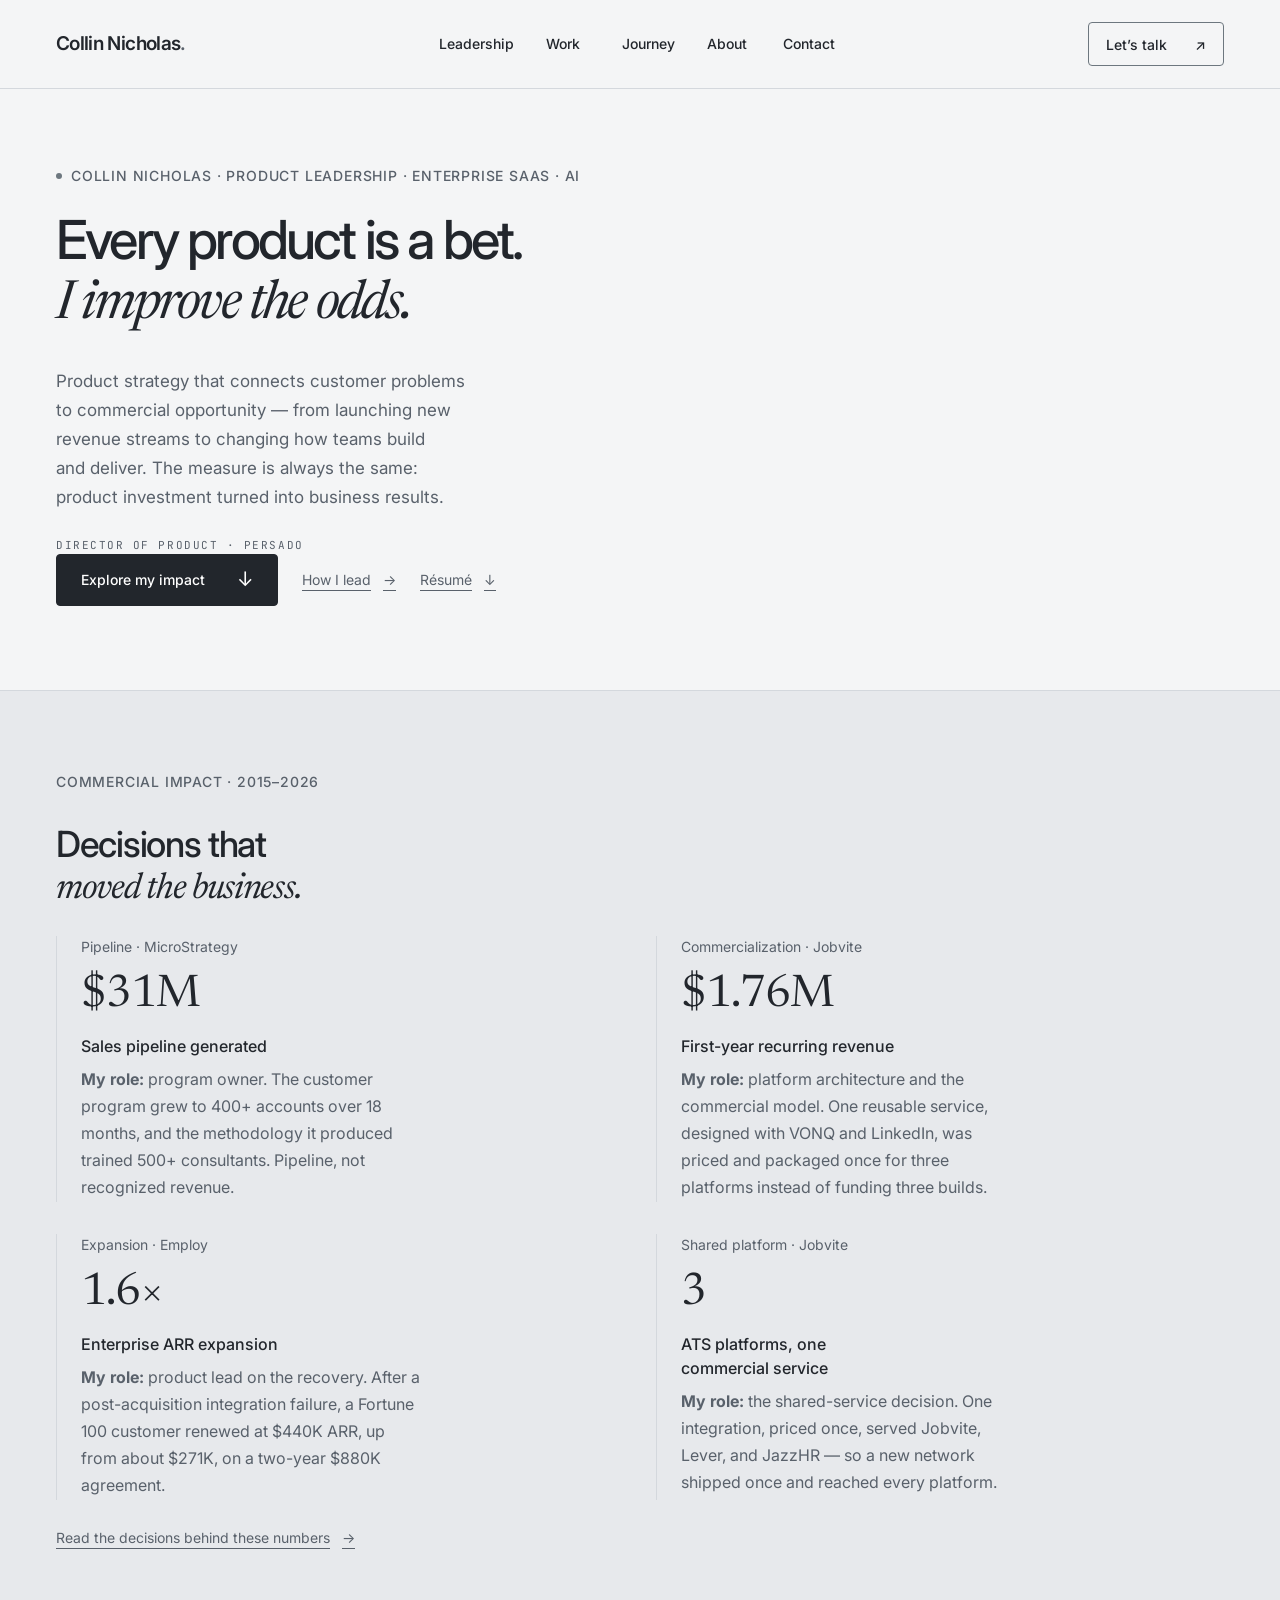
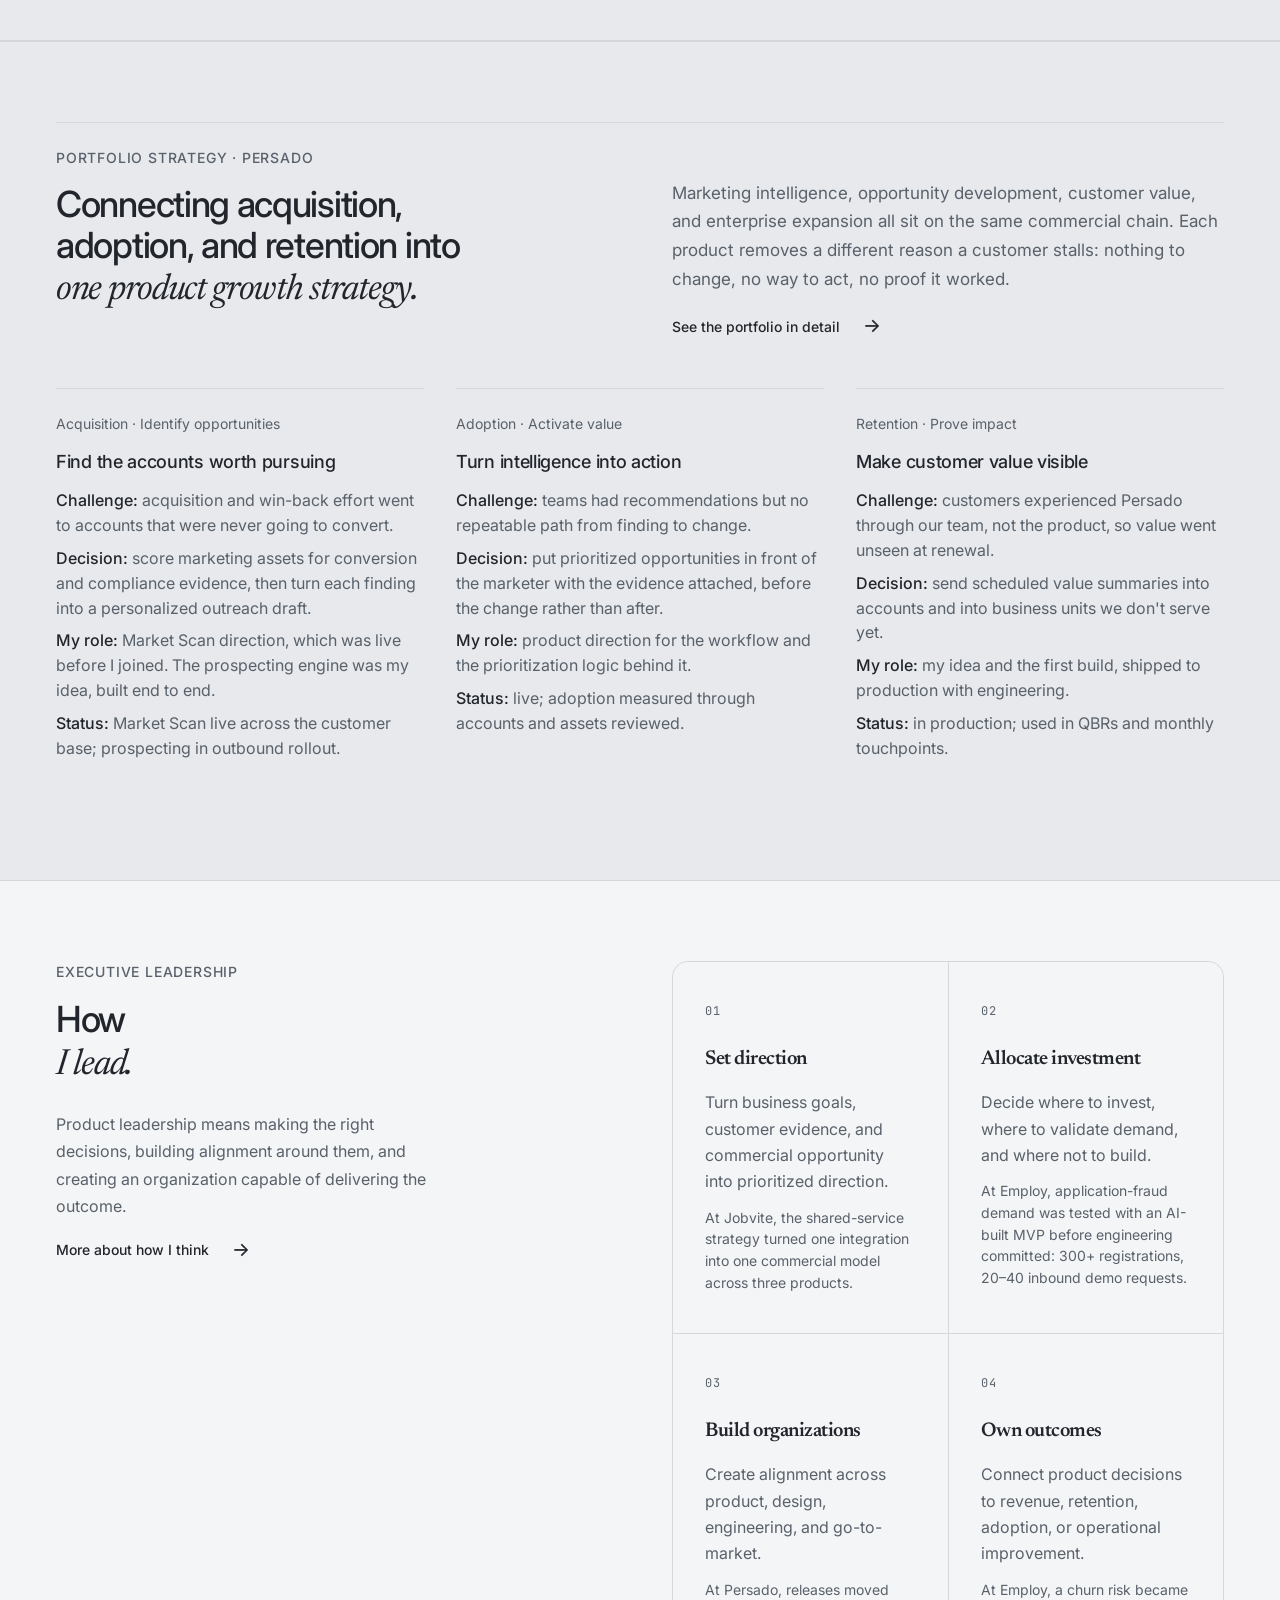
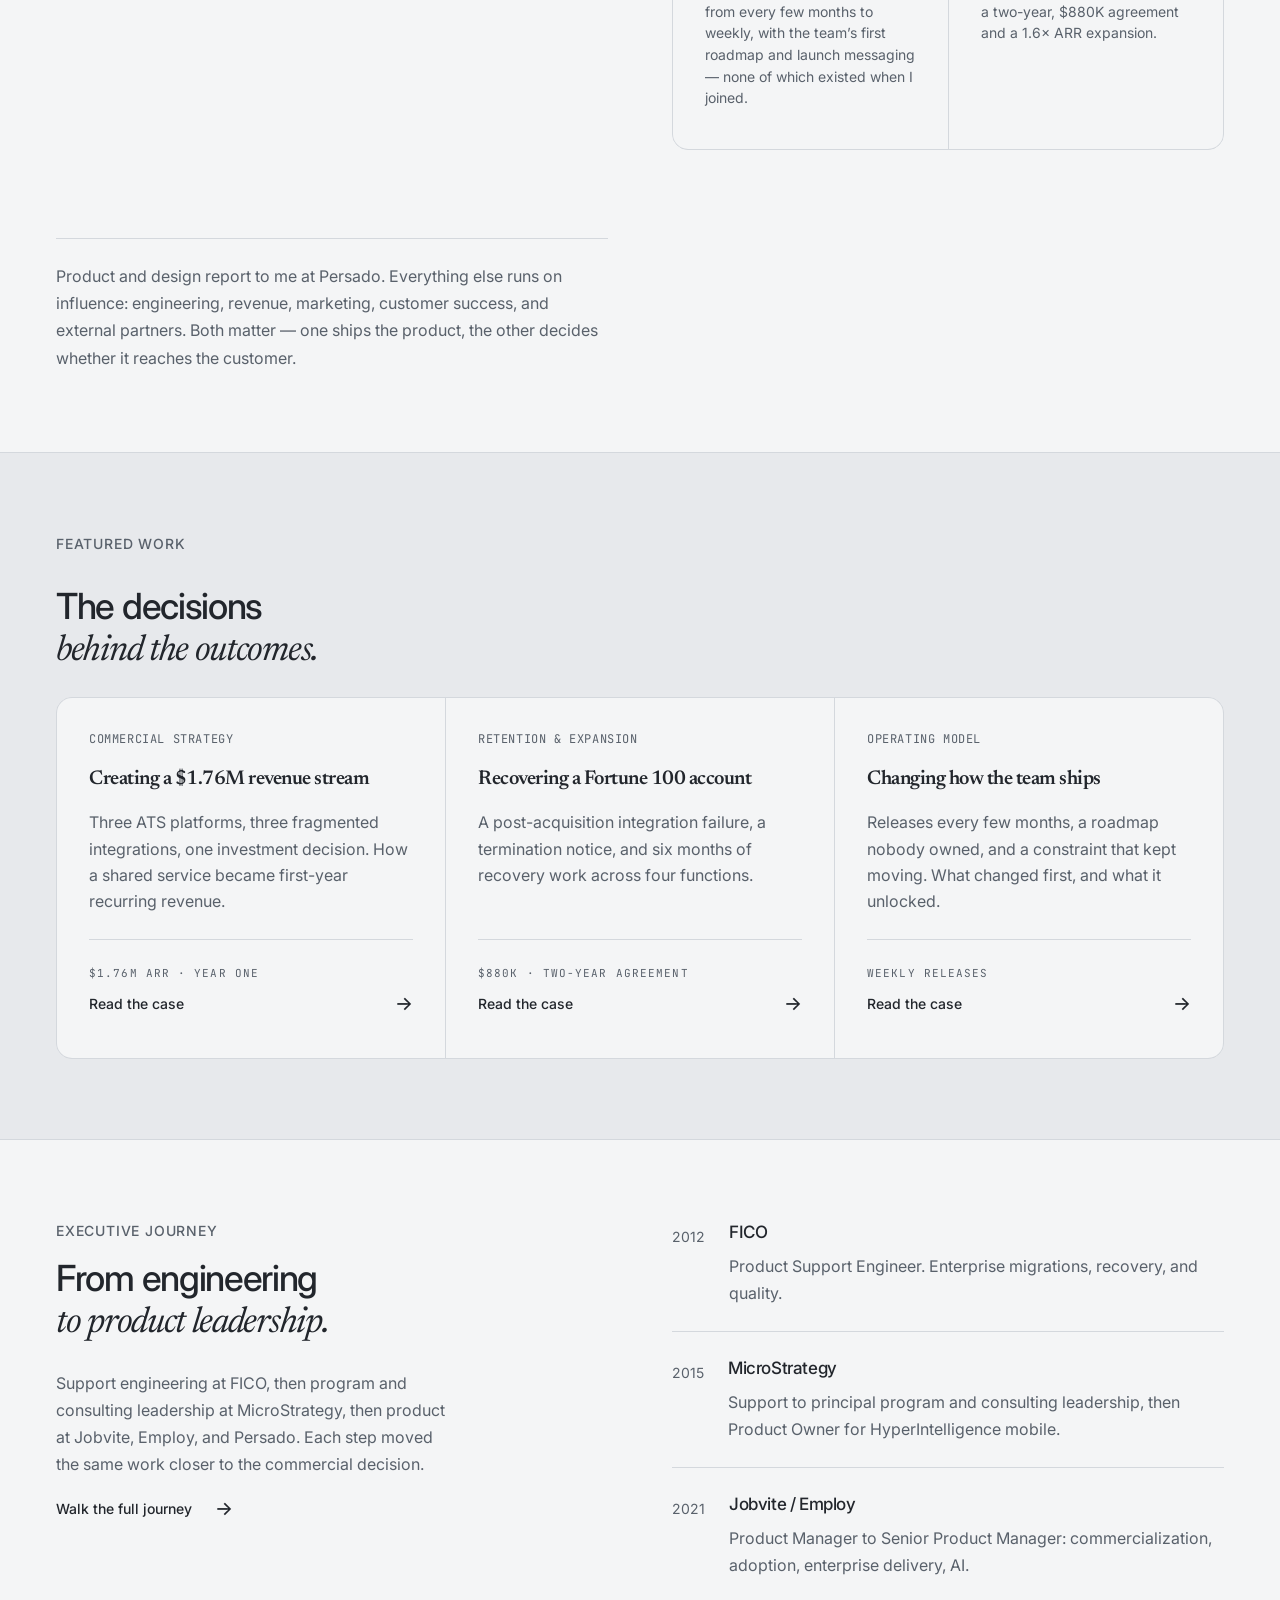
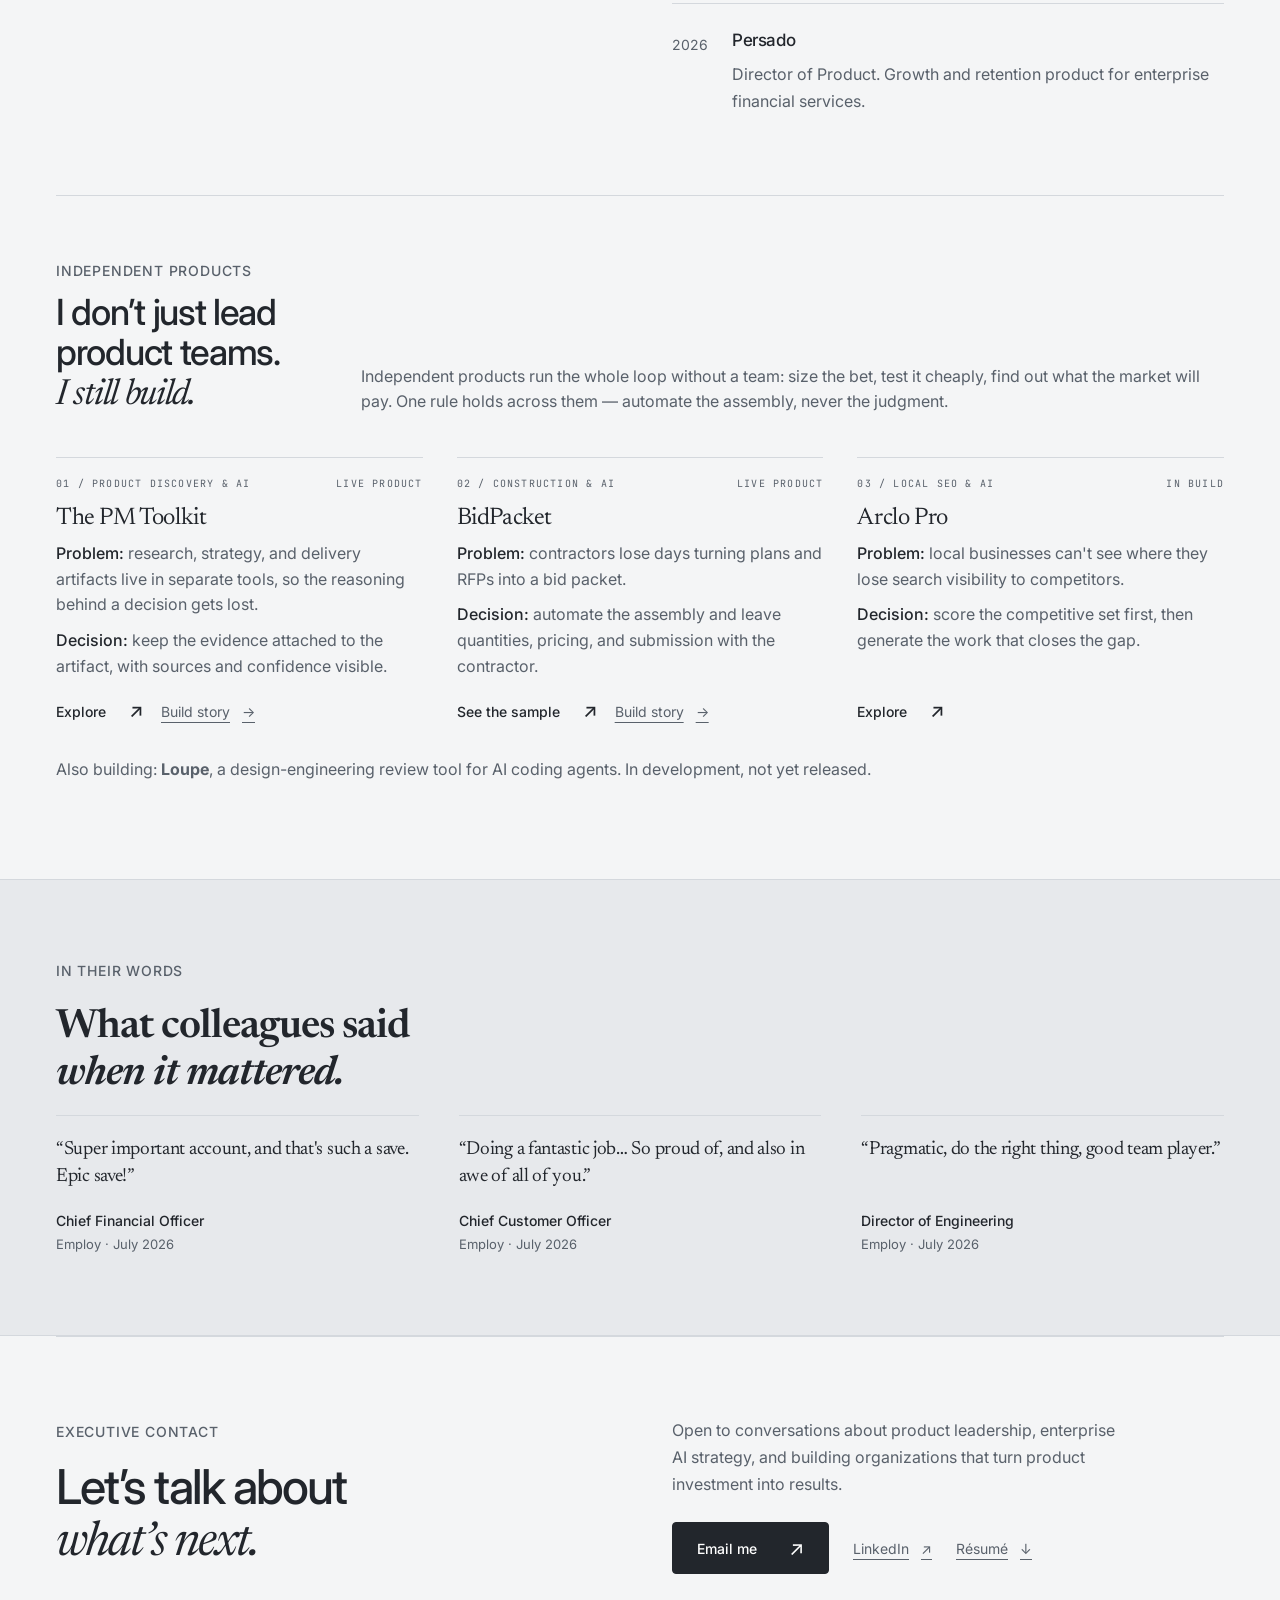
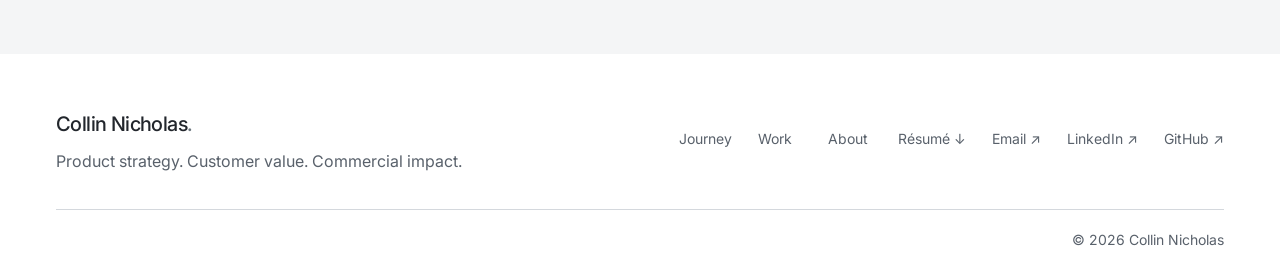
==== commit 7e7e05d5: "Tighten the copy for executive editorial consistency Rewrite the prose across all ten pages around o" ====
--- a/index.html
+++ b/index.html
@@ -53,7 +53,7 @@
   <div class="studio-hero__copy">
     <p class="studio-eyebrow"><span class="status-dot" aria-hidden="true"></span> Collin Nicholas · Product leadership · Enterprise SaaS · AI</p>
     <h1 id="intro-title">Every product is a bet.<br><em>I improve the odds.</em></h1>
-    <p class="studio-hero__lede">I build product strategies that connect customer problems to commercial opportunity. From launching new revenue streams to changing how teams build and deliver, my focus is turning product investment into measurable business results.</p>
+    <p class="studio-hero__lede">Product strategy that connects customer problems to commercial opportunity — from launching new revenue streams to changing how teams build and deliver. The measure is always the same: product investment turned into business results.</p>
     <p class="hero-role" data-meta>Director of Product · Persado</p>
     <div class="executive-hero-actions">
       <a class="studio-button" href="#impact">Explore my impact <span aria-hidden="true">↓</span></a>
@@ -69,10 +69,10 @@
       <p class="studio-eyebrow">Commercial impact · 2015–2026</p>
       <h2 id="impact-title">Decisions that<br><em>moved the business.</em></h2>
       <div class="enterprise-results enterprise-results--quad">
-        <div><span class="proof-context">Pipeline · MicroStrategy</span><span class="enterprise-results__number">$31M</span><h3>Sales pipeline generated</h3><p><strong>My role:</strong> program owner. I scaled a customer program to 400+ accounts over 18 months, and built the methodology 500+ consultants were trained on. Pipeline, not recognized revenue.</p></div>
-        <div><span class="proof-context">Commercialization · Jobvite</span><span class="enterprise-results__number">$1.76M</span><h3>First-year recurring revenue</h3><p><strong>My role:</strong> platform architecture and the commercial model. I designed one reusable service with VONQ and LinkedIn, then priced and packaged it once for three ATS platforms instead of funding three builds.</p></div>
+        <div><span class="proof-context">Pipeline · MicroStrategy</span><span class="enterprise-results__number">$31M</span><h3>Sales pipeline generated</h3><p><strong>My role:</strong> program owner. The customer program grew to 400+ accounts over 18 months, and the methodology it produced trained 500+ consultants. Pipeline, not recognized revenue.</p></div>
+        <div><span class="proof-context">Commercialization · Jobvite</span><span class="enterprise-results__number">$1.76M</span><h3>First-year recurring revenue</h3><p><strong>My role:</strong> platform architecture and the commercial model. One reusable service, designed with VONQ and LinkedIn, was priced and packaged once for three platforms instead of funding three builds.</p></div>
         <div><span class="proof-context">Expansion · Employ</span><span class="enterprise-results__number">1.6×</span><h3>Enterprise ARR expansion</h3><p><strong>My role:</strong> product lead on the recovery. After a post-acquisition integration failure, a Fortune 100 customer renewed at $440K ARR, up from about $271K, on a two-year $880K agreement.</p></div>
-        <div><span class="proof-context">Shared platform · Jobvite</span><span class="enterprise-results__number">3</span><h3>ATS platforms, one commercial service</h3><p><strong>My role:</strong> the shared-service decision. A single integration carried the $1.76M result across Jobvite, Lever, and JazzHR rather than three separate products.</p></div>
+        <div><span class="proof-context">Shared platform · Jobvite</span><span class="enterprise-results__number">3</span><h3>ATS platforms, one commercial service</h3><p><strong>My role:</strong> the shared-service decision. One integration, priced once, served Jobvite, Lever, and JazzHR — so a new network shipped once and reached every platform.</p></div>
       </div>
       <a class="studio-secondary-link" href="work.html#cases">Read the decisions behind these numbers <span aria-hidden="true">→</span></a>
     </div>
@@ -96,12 +96,12 @@
 <section class="studio-approach studio-container" id="leadership" aria-labelledby="leadership-title">
   <div><p class="studio-eyebrow">Executive leadership</p><h2 id="leadership-title">How<br><em>I lead.</em></h2><p class="studio-approach__intro">Product leadership means making the right decisions, building alignment around them, and creating an organization capable of delivering the outcome.</p><a class="studio-text-link" href="about.html">More about how I think <span aria-hidden="true">→</span></a></div>
   <div class="principles principles--four">
-    <article class="principle"><div class="principle__num">01</div><h3 class="principle__title">Set direction</h3><p class="principle__body">Turn business goals, customer evidence, and commercial opportunity into prioritized direction.<span class="principle__example">At Jobvite, I set the shared-service strategy: one integration, three products, one commercial model.</span></p></article>
-    <article class="principle"><div class="principle__num">02</div><h3 class="principle__title">Allocate investment</h3><p class="principle__body">Decide where to invest, where to validate demand, and where not to build.<span class="principle__example">At Employ, I tested application fraud demand with an AI-built MVP before engineering committed: 300+ registrations, 20–40 inbound demos.</span></p></article>
-    <article class="principle"><div class="principle__num">03</div><h3 class="principle__title">Build organizations</h3><p class="principle__body">Create alignment across product, design, engineering, and go-to-market.<span class="principle__example">At Persado, I rebuilt how the team ships: weekly releases, a first roadmap, and launch enablement none of which existed before.</span></p></article>
-    <article class="principle"><div class="principle__num">04</div><h3 class="principle__title">Own outcomes</h3><p class="principle__body">Connect product decisions to revenue, retention, adoption, or operational improvement.<span class="principle__example">At Employ, a recovery I led turned a churn risk into a two-year, $880K agreement at 1.6× ARR.</span></p></article>
+    <article class="principle"><div class="principle__num">01</div><h3 class="principle__title">Set direction</h3><p class="principle__body">Turn business goals, customer evidence, and commercial opportunity into prioritized direction.<span class="principle__example">At Jobvite, the shared-service strategy turned one integration into one commercial model across three products.</span></p></article>
+    <article class="principle"><div class="principle__num">02</div><h3 class="principle__title">Allocate investment</h3><p class="principle__body">Decide where to invest, where to validate demand, and where not to build.<span class="principle__example">At Employ, application-fraud demand was tested with an AI-built MVP before engineering committed: 300+ registrations, 20–40 inbound demo requests.</span></p></article>
+    <article class="principle"><div class="principle__num">03</div><h3 class="principle__title">Build organizations</h3><p class="principle__body">Create alignment across product, design, engineering, and go-to-market.<span class="principle__example">At Persado, releases moved from every few months to weekly, with the team&rsquo;s first roadmap and launch messaging — none of which existed when I joined.</span></p></article>
+    <article class="principle"><div class="principle__num">04</div><h3 class="principle__title">Own outcomes</h3><p class="principle__body">Connect product decisions to revenue, retention, adoption, or operational improvement.<span class="principle__example">At Employ, a churn risk became a two-year, $880K agreement and a 1.6× ARR expansion.</span></p></article>
   </div>
-  <p class="approach-closing">I directly lead product and the design function at Persado, and I lead through influence everywhere else: engineering, revenue, marketing, customer success, and external partners. Both matter. One ships the product; the other decides whether it reaches the customer.</p>
+  <p class="approach-closing">Product and design report to me at Persado. Everything else runs on influence: engineering, revenue, marketing, customer success, and external partners. Both matter — one ships the product, the other decides whether it reaches the customer.</p>
 </section>
 
 <section class="studio-enterprise" id="cases" aria-labelledby="cases-title">
@@ -111,7 +111,7 @@
       <h2 id="cases-title">The decisions<br><em>behind the outcomes.</em></h2>
       <div class="cs-grid cs-grid--three">
         <article class="cs-card"><p class="cs-card__eyebrow">Commercial strategy</p><h3 class="cs-card__title">Creating a $1.76M revenue stream</h3><p class="cs-card__desc">Three ATS platforms, three fragmented integrations, one investment decision. How a shared service became first-year recurring revenue.</p><p class="cs-card__result" data-meta>$1.76M ARR · year one</p><a class="studio-text-link" href="projects/case-shared-service.html">Read the case <span aria-hidden="true">→</span></a></article>
-        <article class="cs-card"><p class="cs-card__eyebrow">Retention &amp; expansion</p><h3 class="cs-card__title">Recovering a Fortune 100 account</h3><p class="cs-card__desc">A post-acquisition integration failure, a termination notice, and six months of cross-functional recovery work.</p><p class="cs-card__result" data-meta>$880K · two-year agreement</p><a class="studio-text-link" href="projects/case-fortune100.html">Read the case <span aria-hidden="true">→</span></a></article>
+        <article class="cs-card"><p class="cs-card__eyebrow">Retention &amp; expansion</p><h3 class="cs-card__title">Recovering a Fortune 100 account</h3><p class="cs-card__desc">A post-acquisition integration failure, a termination notice, and six months of recovery work across four functions.</p><p class="cs-card__result" data-meta>$880K · two-year agreement</p><a class="studio-text-link" href="projects/case-fortune100.html">Read the case <span aria-hidden="true">→</span></a></article>
         <article class="cs-card"><p class="cs-card__eyebrow">Operating model</p><h3 class="cs-card__title">Changing how the team ships</h3><p class="cs-card__desc">Releases every few months, a roadmap nobody owned, and a constraint that kept moving. What changed first, and what it unlocked.</p><p class="cs-card__result" data-meta>Weekly releases</p><a class="studio-text-link" href="projects/case-delivery-model.html">Read the case <span aria-hidden="true">→</span></a></article>
       </div>
     </div>
@@ -126,7 +126,7 @@
 <section class="studio-work studio-container" id="work" aria-labelledby="work-title">
   <div class="studio-section-heading">
     <div><p class="studio-eyebrow">Independent products</p><h2 id="work-title">I don’t just lead product teams.<br><em>I still build.</em></h2></div>
-    <p>I build products independently to run the whole loop myself: size the bet, test it cheaply, and see what the market will pay for. One rule runs through all of them: automate the assembly, never the judgment.</p>
+    <p>Independent products run the whole loop without a team: size the bet, test it cheaply, find out what the market will pay. One rule holds across them — automate the assembly, never the judgment.</p>
   </div>
   <div class="venture-grid">
     <article class="venture"><div class="venture__meta"><span>01 / Product discovery &amp; AI</span><span>Live product</span></div><h3>The PM Toolkit</h3><p><strong>Problem:</strong> research, strategy, and delivery artifacts live in separate tools, so the reasoning behind a decision gets lost.</p><p><strong>Decision:</strong> keep the evidence attached to the artifact, with sources and confidence visible.</p><div class="venture__links"><a class="studio-text-link" href="https://thepmtoolkit.app/" target="_blank" rel="noopener">Explore <span aria-hidden="true">↗</span></a><a class="studio-secondary-link" href="projects/the-pm-toolkit.html">Build story <span aria-hidden="true">→</span></a></div></article>
@@ -150,11 +150,11 @@
 
 <section class="studio-contact studio-container" id="contact" aria-labelledby="contact-title">
   <div><p class="studio-eyebrow">Executive contact</p><h2 id="contact-title">Let’s talk about<br><em>what’s next.</em></h2></div>
-  <div class="studio-contact__action"><p>Open to conversations about product leadership, enterprise AI strategy, and building organizations that turn product investment into lasting business value.</p><div class="executive-hero-actions"><a class="studio-button" href="mailto:Collin.R.Nicholas@gmail.com">Email me <span aria-hidden="true">↗</span></a><a class="studio-secondary-link" href="https://www.linkedin.com/in/collinnicholas/" target="_blank" rel="noopener">LinkedIn <span aria-hidden="true">↗</span></a><a class="studio-secondary-link" href="Collin_Nicholas_Resume.pdf" download>Résumé <span aria-hidden="true">↓</span></a></div></div>
+  <div class="studio-contact__action"><p>Open to conversations about product leadership, enterprise AI strategy, and building organizations that turn product investment into results.</p><div class="executive-hero-actions"><a class="studio-button" href="mailto:Collin.R.Nicholas@gmail.com">Email me <span aria-hidden="true">↗</span></a><a class="studio-secondary-link" href="https://www.linkedin.com/in/collinnicholas/" target="_blank" rel="noopener">LinkedIn <span aria-hidden="true">↗</span></a><a class="studio-secondary-link" href="Collin_Nicholas_Resume.pdf" download>Résumé <span aria-hidden="true">↓</span></a></div></div>
 </section>
 </main>
 <footer class="footer">
-  <div class="container footer__inner"><div class="footer__brand"><a class="footer__brand-name" href="index.html">Collin Nicholas<span>.</span></a><p class="footer__brand-note">Product strategy. Customer value. Commercial impact.</p></div><div class="footer__links"><a class="footer__link" href="journey.html">Journey</a><a class="footer__link" href="work.html">Work</a><a class="footer__link" href="about.html">About</a><a class="footer__link" href="https://www.linkedin.com/in/collinnicholas/" target="_blank" rel="noopener">LinkedIn ↗</a><a class="footer__link" href="Collin_Nicholas_Resume.pdf" download>Résumé ↓</a><a class="footer__link" href="mailto:Collin.R.Nicholas@gmail.com">Email ↗</a></div></div><div class="container footer__bottom"><p class="footer__meta">© 2026 Collin Nicholas</p></div>
+  <div class="container footer__inner"><div class="footer__brand"><a class="footer__brand-name" href="index.html">Collin Nicholas<span>.</span></a><p class="footer__brand-note">Product strategy. Customer value. Commercial impact.</p></div><div class="footer__links"><a class="footer__link" href="journey.html">Journey</a><a class="footer__link" href="work.html">Work</a><a class="footer__link" href="about.html">About</a><a class="footer__link" href="Collin_Nicholas_Resume.pdf" download>Résumé ↓</a><a class="footer__link" href="mailto:Collin.R.Nicholas@gmail.com">Email ↗</a><a class="footer__link" href="https://www.linkedin.com/in/collinnicholas/" target="_blank" rel="noopener">LinkedIn ↗</a><a class="footer__link" href="https://github.com/collinrnicholas" target="_blank" rel="noopener">GitHub ↗</a></div></div><div class="container footer__bottom"><p class="footer__meta">© 2026 Collin Nicholas</p></div>
 </footer>
 </body>
 </html>
